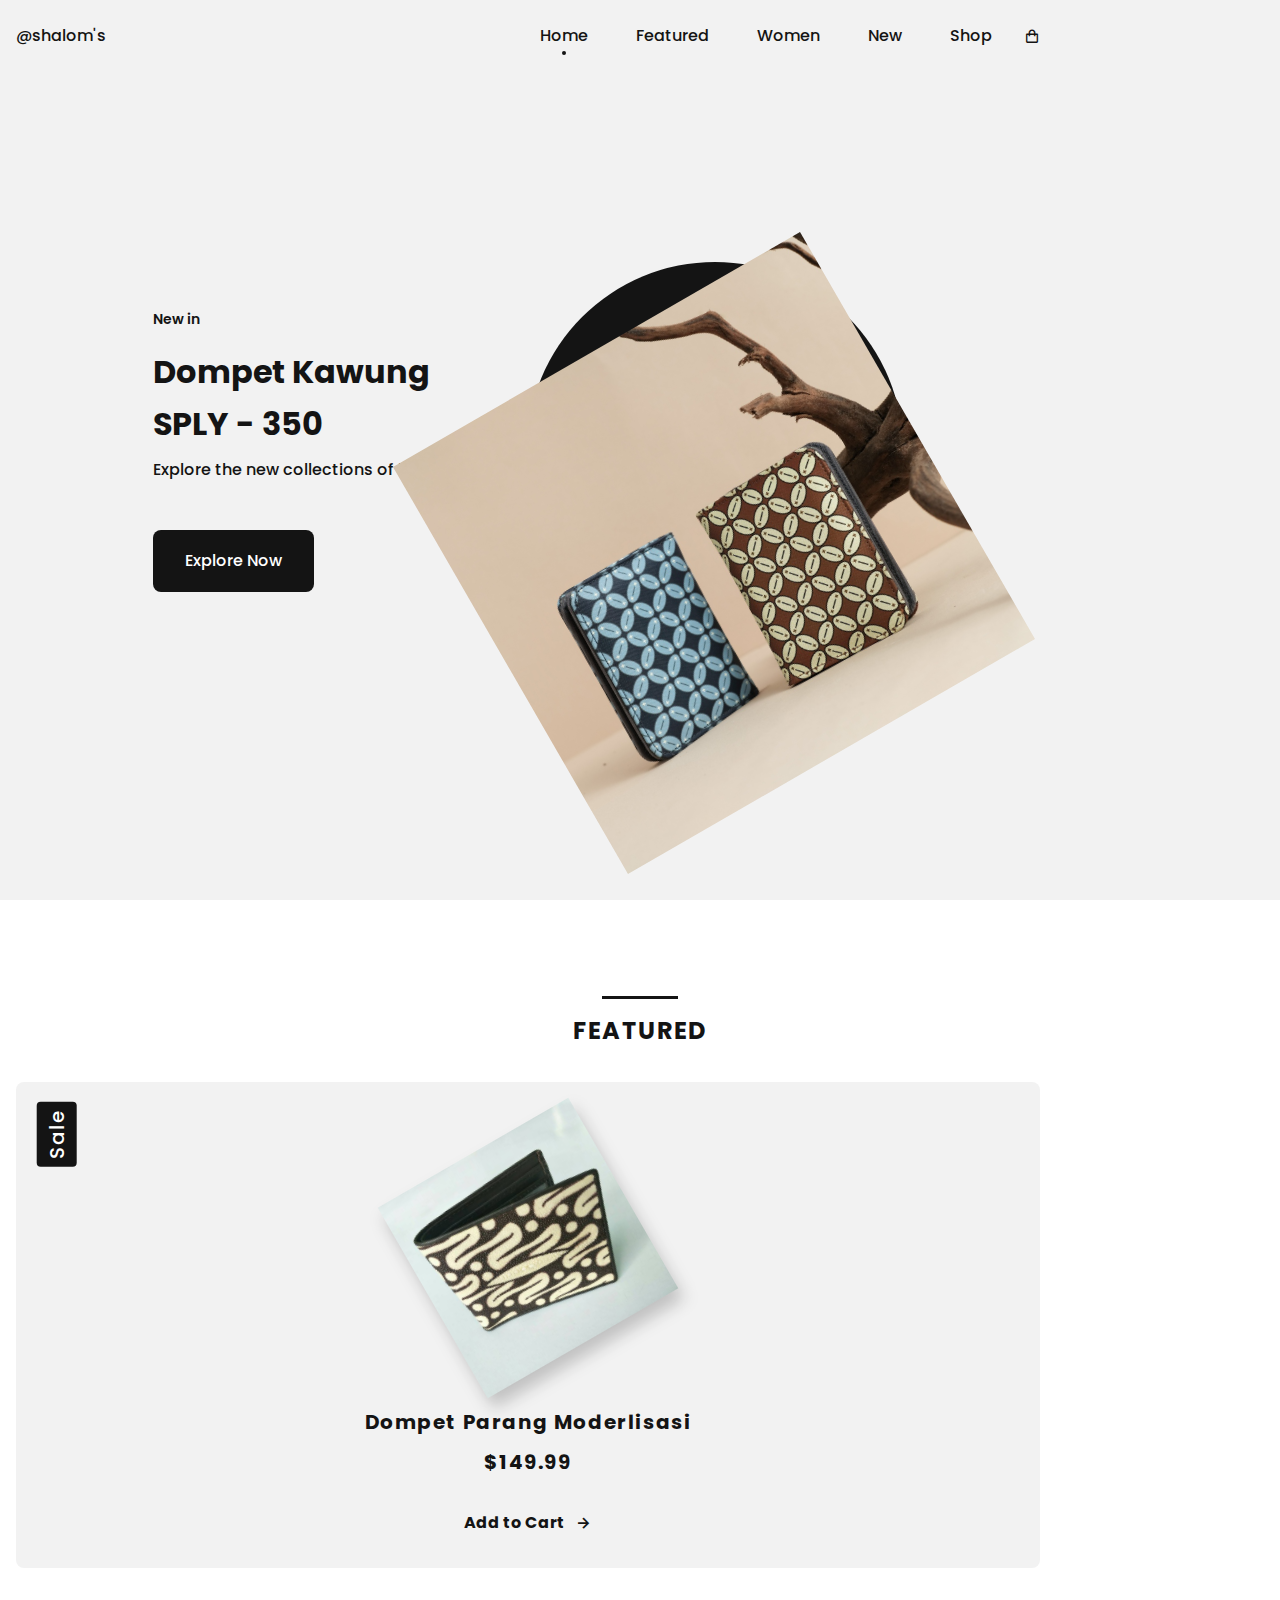
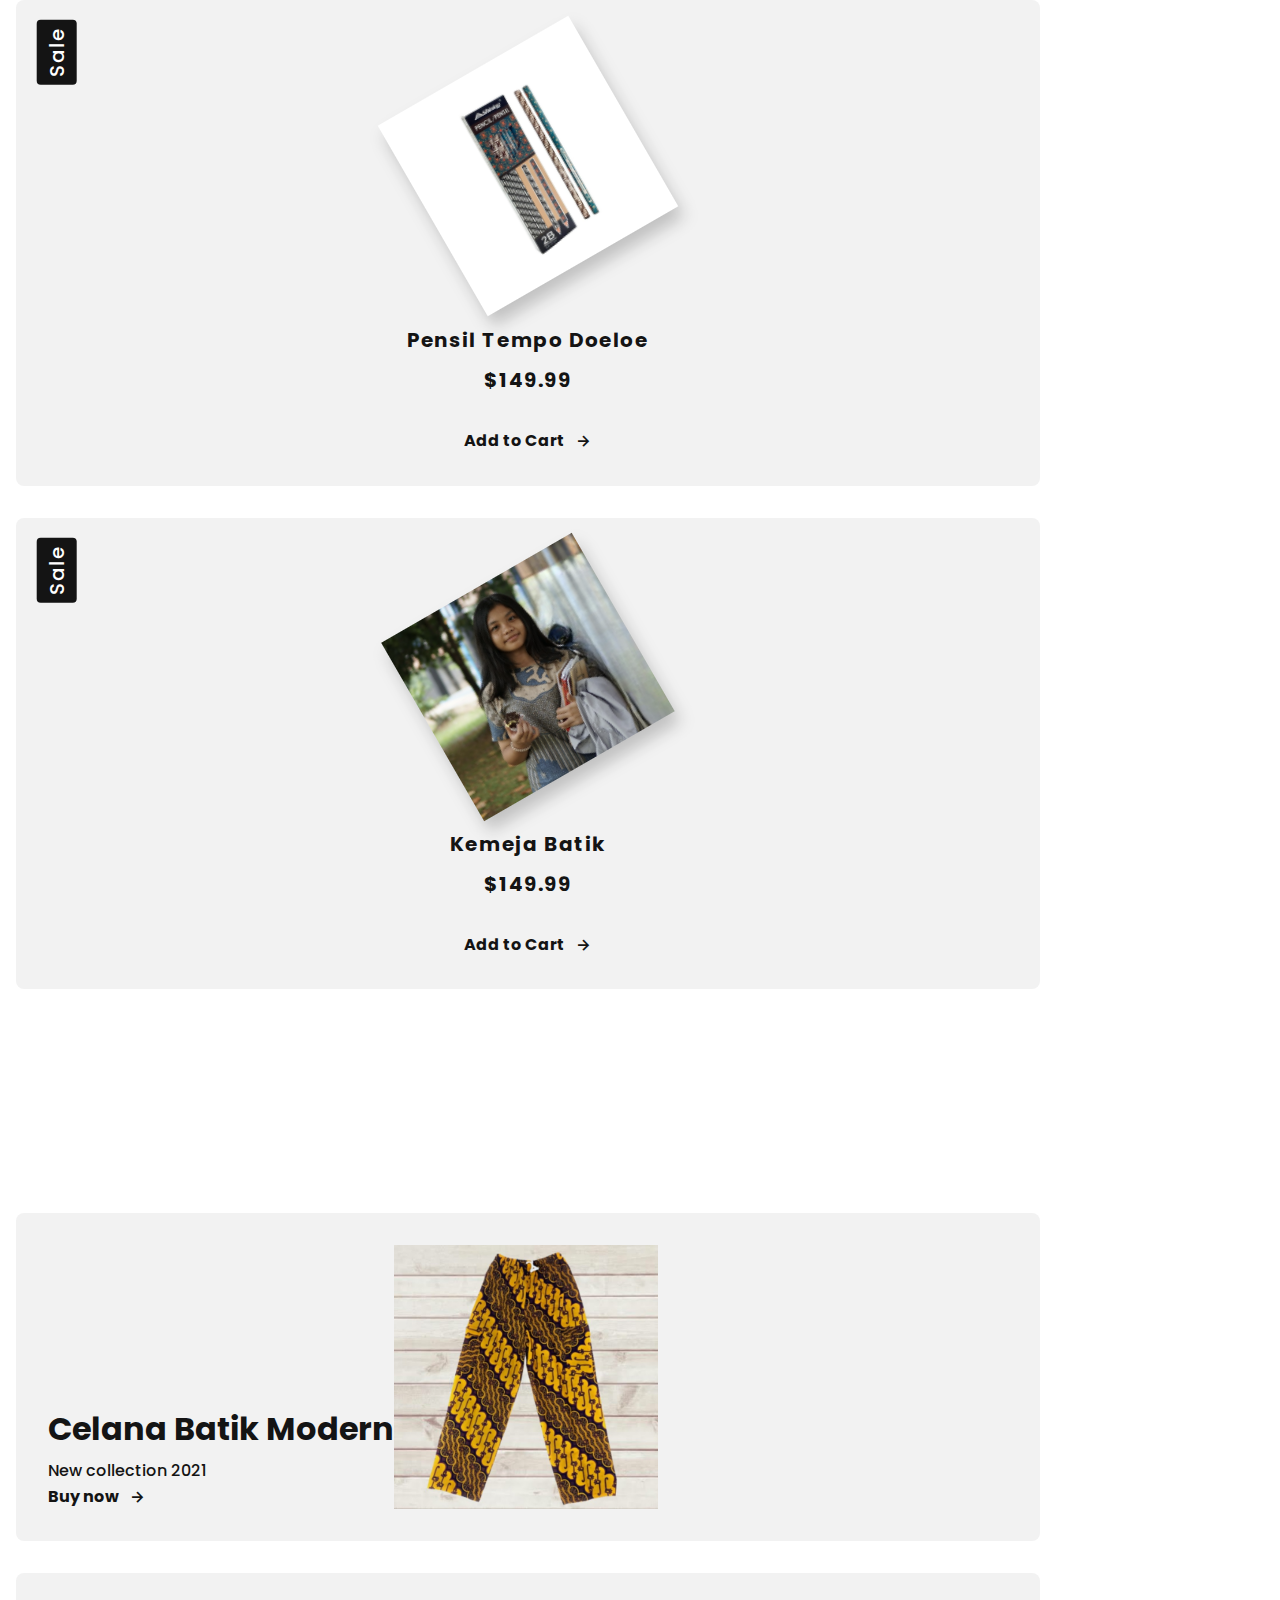
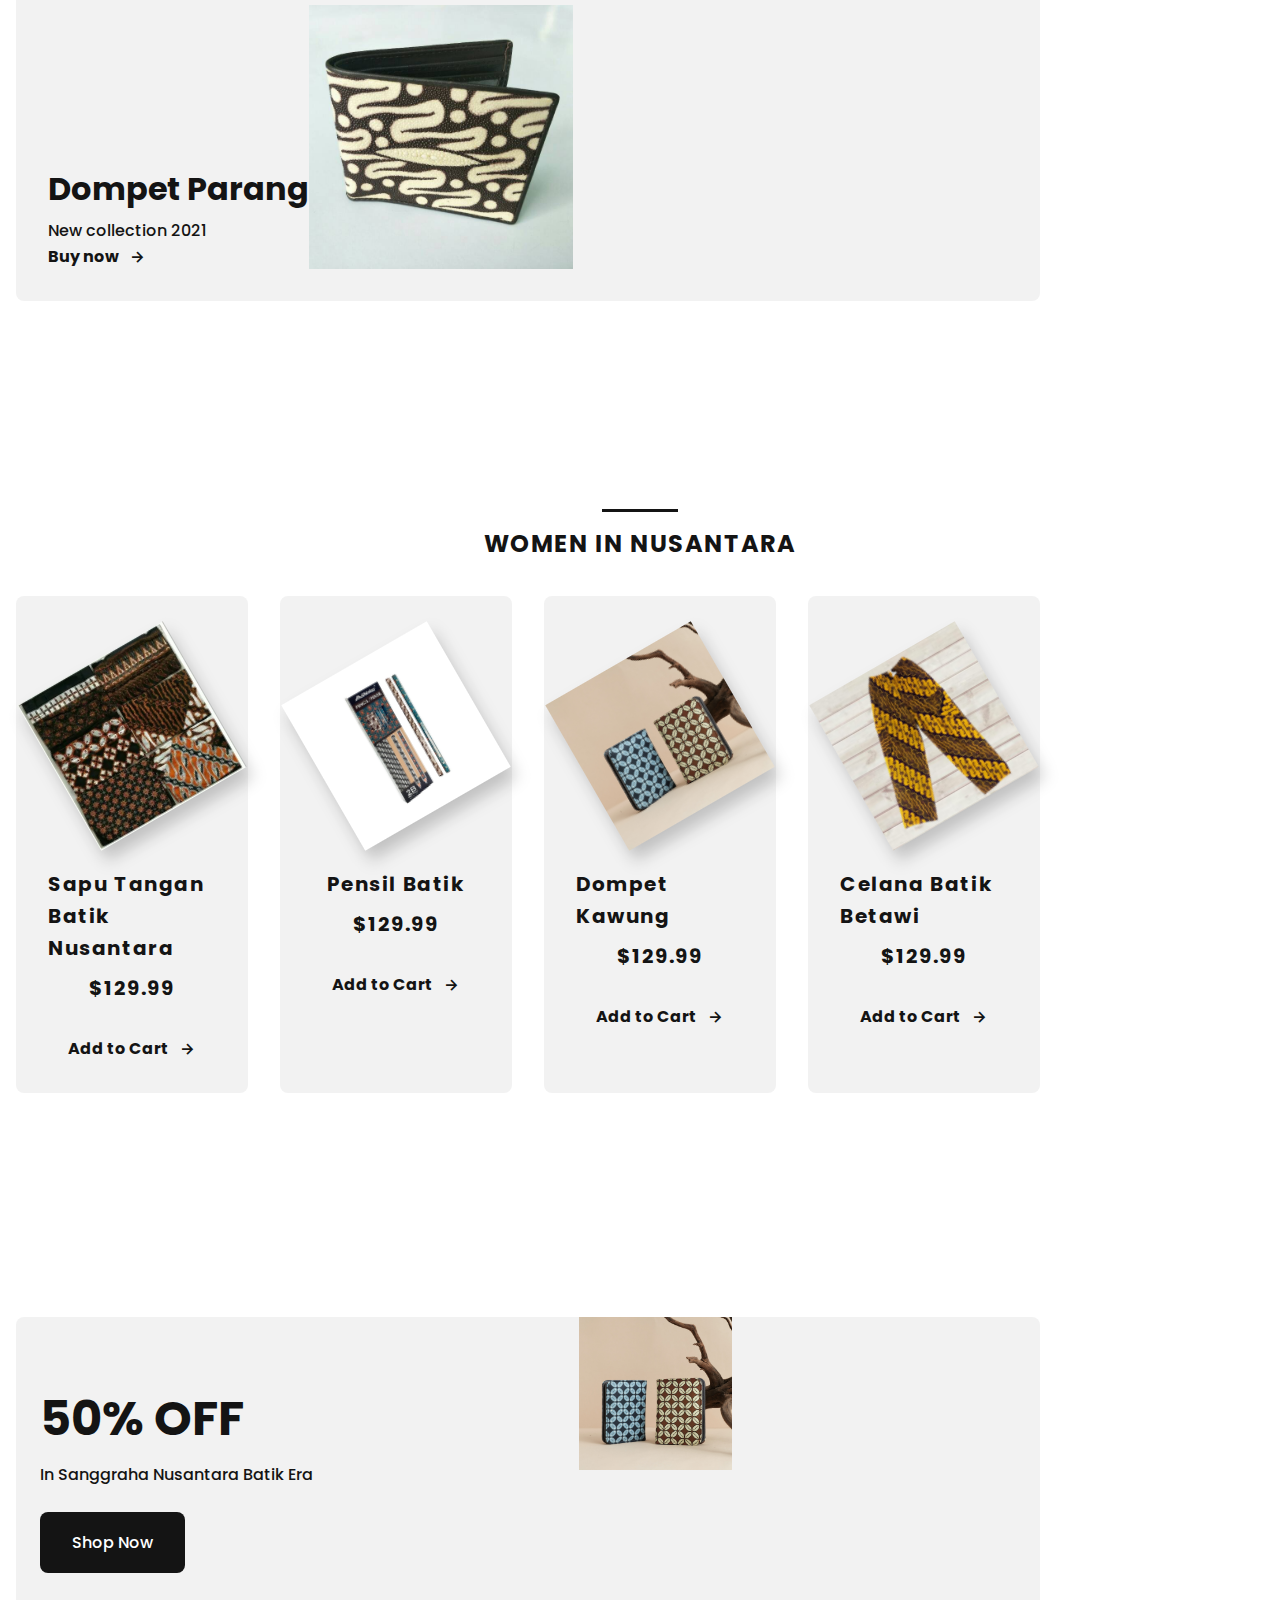
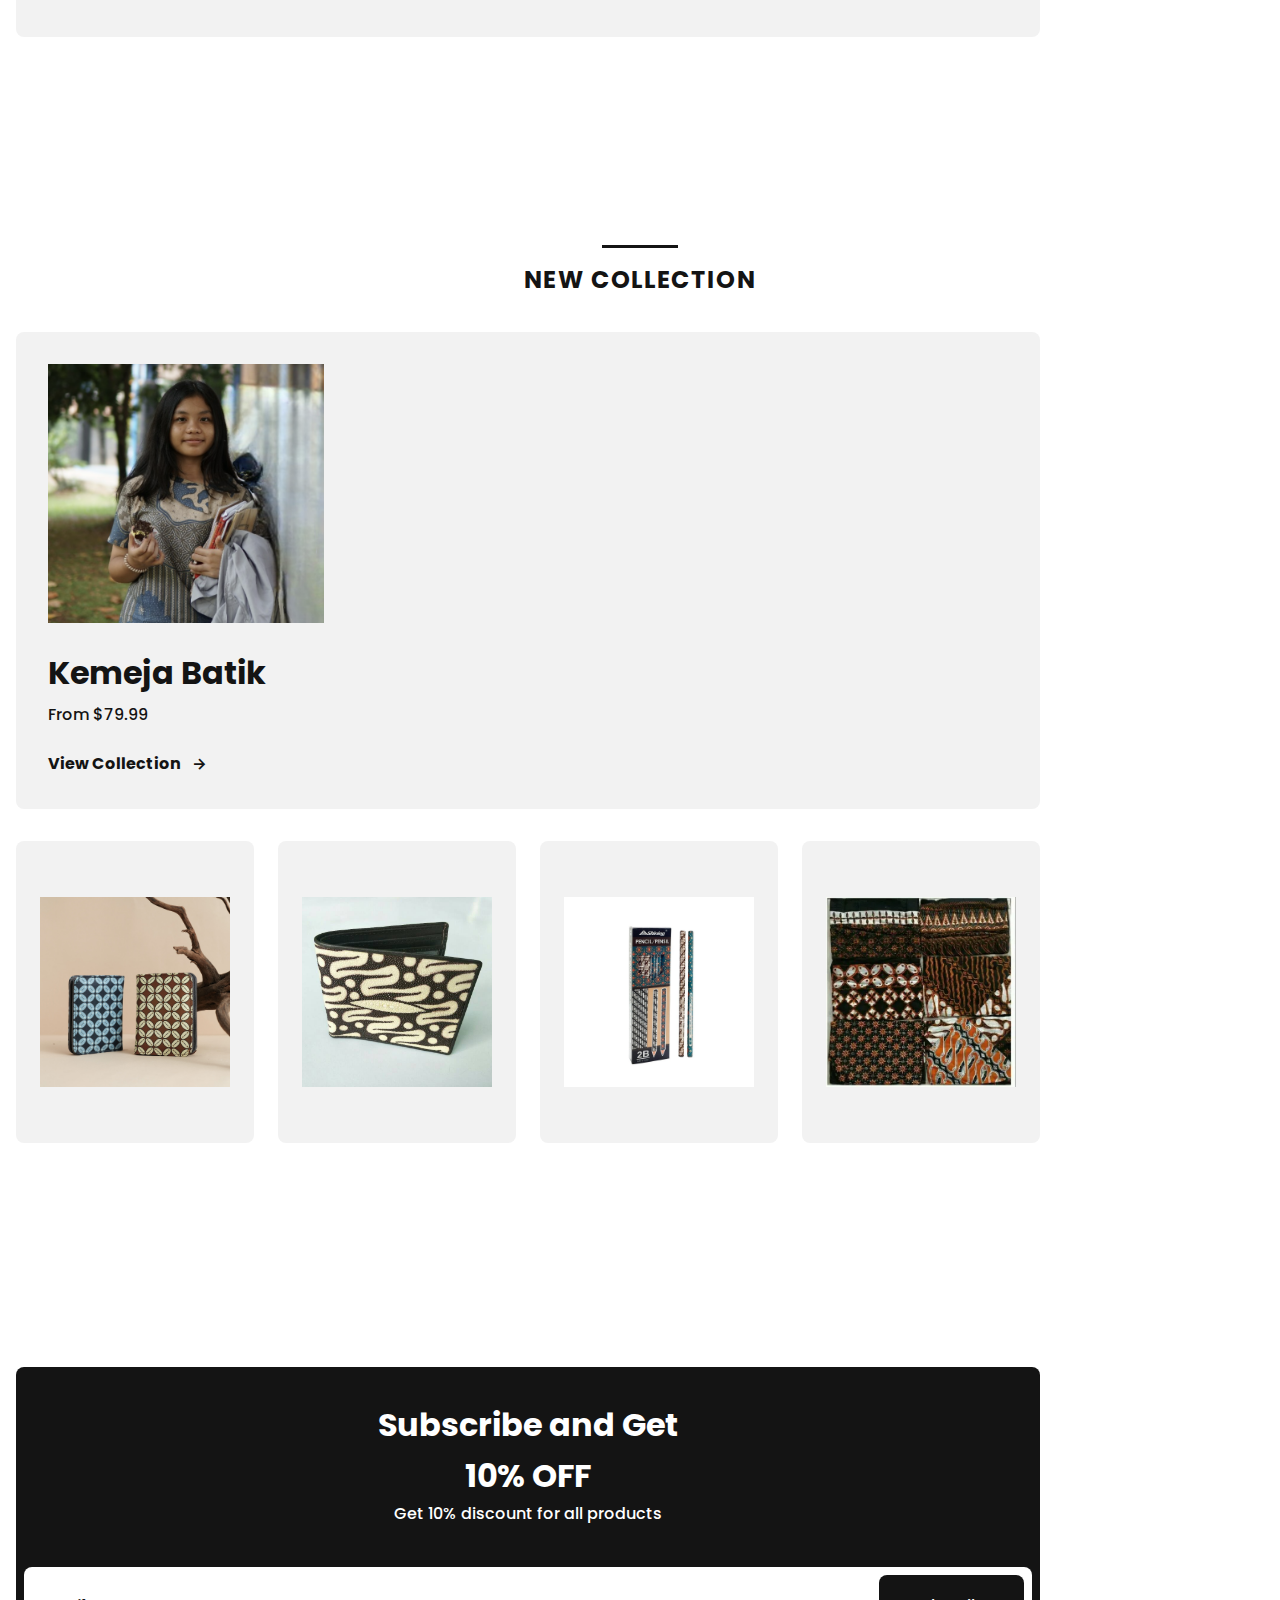
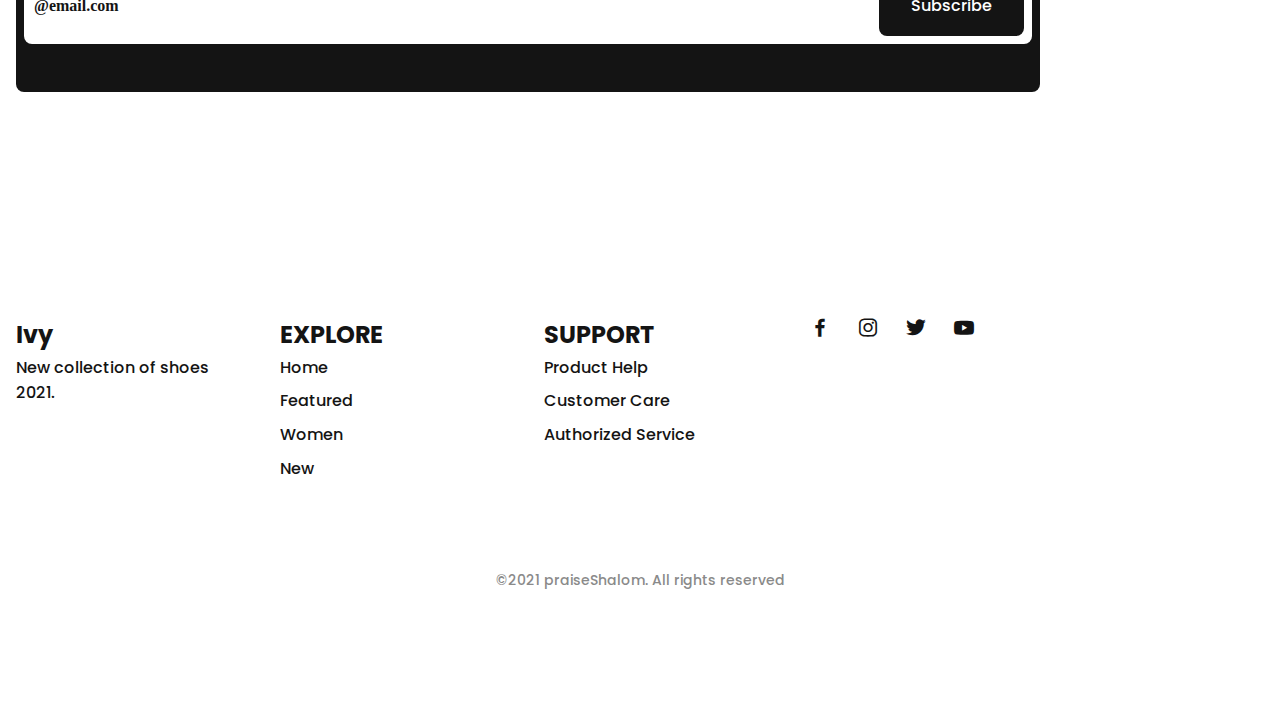
==== index.html @ 04268a90 "Add files via upload" ====
<!--DOCTYPE html-->
<html lang="en">

<head>
	<meta charset="UTF-8" />
	<meta name="viewport" content="width=device-width, initial-scale=1.0" />

	<!-- ===== CSS ===== -->
	<link rel="stylesheet" type="text/css" href="style.css" />

	<!-- ===== BOX ICONS ===== -->
	<link href="https://unpkg.com/boxicons@2.0.7/css/boxicons.min.css" rel="stylesheet" />

	<title>ivyPraise Sneakers</title>
</head>

<body>
	<!--===== HEADER =====-->
	<header class="header-1" id="header">
		<nav class="nav bd-grid">
			<div class="nav__toggle" id="nav-toggle">
				<i class="bx bxs-grid"></i>
			</div>

			<a href="#" class="nav__logo">@shalom's</a>

			<div class="nav__menu" id="nav-menu">
				<ul class="nav__list">
					<li class="nav__item"><a href="#home" class="nav__link active">Home</a></li>
					<li class="nav__item"><a href="#featured" class="nav__link">Featured</a></li>
					<li class="nav__item"><a href="#women" class="nav__link">Women</a></li>
					<li class="nav__item"><a href="#new" class="nav__link">New</a></li>
					<li class="nav__item"><a href="#./shop.html" class="nav__link">Shop</a></li>
				</ul>
			</div>

			<div class="nav__shop">
				<i class='bx bx-shopping-bag'></i>
			</div>
		</nav>
	</header>

	<main class="l-main">
		<!--===== HOME =====-->
		<section class="home" id="home">
			<div class="home__container bd-grid">
				<div class="home__sneaker">
					<div class="home__shape"></div>
					<img src="Dompet_Kawung.jpeg" alt="" class="home__img">
				</div>

					<div class="home__data">
						<span class="home__new">New in</span>
						<h1 class="home__title">Dompet Kawung <br> SPLY - 350</h1>
							<p class="home__description">Explore the new collections of batik things</p>
							<a href="#" class="button">Explore Now</a>
					</div>
				</div>
		</section>

		<!--===== FEATURED =====-->
		<section class="featured section" id="featured">
			<h2 class="section-title">FEATURED</h2>
			<div class="featured__container bd-grid">
				<article class="sneaker">
					<div class="sneaker__sale">Sale</div>
					<img src="Dompet_Parang.jpeg" alt="" class="sneaker__img">
					<span class="sneaker__name">Dompet Parang Moderlisasi</span>
					<span class="sneaker__preci">$149.99</span>
					<a href="" class="button-light">Add to Cart <i class='bx bx-right-arrow-alt button-icon'></i></a>
				</article>

				<article class="sneaker">
					<div class="sneaker__sale">Sale</div>
					<img src="Pensil_Batik.jpg" alt="" class="sneaker__img">
					<span class="sneaker__name">Pensil Tempo Doeloe</span>
					<span class="sneaker__preci">$149.99</span>
					<a href="" class="button-light">Add to Cart <i class='bx bx-right-arrow-alt button-icon'></i></a>
				</article>

				<article class="sneaker">
					<div class="sneaker__sale">Sale</div>
					<img src="batik_biru.png" alt="" class="sneaker__img">
					<span class="sneaker__name">Kemeja Batik</span>
					<span class="sneaker__preci">$149.99</span>
					<a href="" class="button-light">Add to Cart <i class='bx bx-right-arrow-alt button-icon'></i></a>
				</article>
			</div>
		</section>

		<!--===== COLLECTION =====-->
		<section class="collection section">
			<div class="collection__container bd-grid">
				<div class="collection__card">
					<div class="collection__data">
						<h3 class="collection__name">Celana Batik Modern</h3>
						<p class="collection__description">New collection 2021</p>
						<a href="#" class="button-light">Buy now <i class='bx bx-right-arrow-alt button-icon'></i></a>
					</div>

					<img src="celanabatik_betawi.jpg" alt="" class="collection__img">
				</div>

					<div class="collection__card">
						<div class="collection__data">
							<h3 class="collection__name">Dompet Parang</h3>
							<p class="collection__description">New collection 2021</p>
							<a href="#" class="button-light">Buy now
								<i class='bx bx-right-arrow-alt button-icon'></i></a>
						</div>

						<img src="Dompet_Parang.jpeg" alt="" class="collection__img">
				</div>
					</div>
		</section>

		<!--===== WOMEN SNEAKERS =====-->
		<section class="women section" id="women">
			<h2 class="section-title">WOMEN IN NUSANTARA</h2>

			<div class="women__container bd-grid">
				<article class="sneaker">
					<img src="saputangan_batik.jpeg" alt="" class="sneaker__img">
					<span class="sneaker__name">Sapu Tangan Batik Nusantara</span>
					<span class="sneaker__preci">$129.99</span>
					<a href="" class="button-light">Add to Cart <i class='bx bx-right-arrow-alt button-icon'></i></a>
				</article>

				<article class="sneaker">
					<img src="Pensil_Batik.jpg" alt="" class="sneaker__img">
					<span class="sneaker__name">Pensil Batik</span>
					<span class="sneaker__preci">$129.99</span>
					<a href="" class="button-light">Add to Cart <i class='bx bx-right-arrow-alt button-icon'></i></a>
				</article>

				<article class="sneaker">
					<img src="Dompet_Kawung.jpeg" alt="" class="sneaker__img">
					<span class="sneaker__name">Dompet Kawung</span>
					<span class="sneaker__preci">$129.99</span>
					<a href="" class="button-light">Add to Cart <i class='bx bx-right-arrow-alt button-icon'></i></a>
				</article>

				<article class="sneaker">
					<img src="celanabatik_betawi.jpg" alt="" class="sneaker__img">
					<span class="sneaker__name">Celana Batik Betawi</span>
					<span class="sneaker__preci">$129.99</span>
					<a href="" class="button-light">Add to Cart <i class='bx bx-right-arrow-alt button-icon'></i></a>
				</article>
			</div>
		</section>

		<!--===== OFFER =====-->
		<section class="offer section">
			<div class="offer__container bd-grid">
				<div class="offer__data">
					<h3 class="offer__title">50% OFF</h3>
					<p class="offer__description">In Sanggraha Nusantara Batik Era</p>
					<a href="#" class="button">Shop Now</a>
				</div>

				<img src="Dompet_Kawung.jpeg" alt="" class="offer__img">
      </div>
		</section>

		<!--===== NEW COLLECTION =====-->
		<section class="new section" id="new">
			<h2 class="section-title">NEW COLLECTION</h2>

			<div class="new__container bd-grid">
				<div class="new__mens">
					<img src="batik_biru.png" alt="" class="new__mens-img">
					<h3 class="new__title">Kemeja Batik</h3>
					<span class="new__preci">From $79.99</span>
					<a href="#" class="button-light">View Collection
						<i class='bx bx-right-arrow-alt button-icon'></i></a>
				</div>

				<div class="new__sneaker">
					<div class="new__sneaker-card">
						<img src="Dompet_Kawung.jpeg" alt="" class="new__sneaker-img">
						<div class="new__sneaker-overlay">
							<a href="#" class="button">Add to Cart</a>
						</div>
					</div>

					<div class="new__sneaker-card">
						<img src="Dompet_Parang.jpeg" alt="" class="new__sneaker-img">
						<div class="new__sneaker-overlay">
							<a href="#" class="button">Add to Cart</a>
						</div>
					</div>

					<div class="new__sneaker-card">
						<img src="Pensil_Batik.jpg" alt="" class="new__sneaker-img">
						<div class="new__sneaker-overlay">
							<a href="#" class="button">Add to Cart</a>
						</div>
					</div>

					<div class="new__sneaker-card">
						<img src="saputangan_batik.jpeg" alt="" class="new__sneaker-img">
						<div class="new__sneaker-overlay">
							<a href="#" class="button">Add to Cart</a>
						</div>
					</div>
				</div>
			</div>
		</section>

		<!--===== NEWSLETTER =====-->

		<section class="newsletter section">
			<div class="newsletter__container bd-grid">
				<div>
					<h3 class="newsletter__title">Subscribe and Get <br> 10% OFF</h3>
						<p class="newsletter__description">Get 10% discount for all products</p>
				</div>

				<form action="" class="newsletter__subscribe">
					<input type="text" placeholder="@email.com" class="newsletter__input">
					<a href="#" class="button">Subscribe</a>
				</form>
			</div>
		</section>
	</main>

	<!--===== FOOTER =====-->
	<footer class="footer section">
		<div class="footer__container bd-grid">
			<div class="footer__box">
				<h3 class="footer__title">Ivy</h3>
				<p class="footer__description">New collection of shoes 2021.</p>
			</div>

			<div class="footer__box">
				<h3 class="footer__title">EXPLORE</h3>
				<ul>
					<li><a href="#home" class="footer__link">Home</a></li>
					<li><a href="#featured" class="footer__link">Featured</a></li>
					<li><a href="#women" class="footer__link">Women</a></li>
					<li><a href="#new" class="footer__link">New</a></li>
				</ul>
			</div>

			<div class="footer__box">
				<h3 class="footer__title">SUPPORT</h3>
				<ul>
					<li><a href="#" class="footer__link">Product Help</a></li>
					<li><a href="#" class="footer__link">Customer Care</a></li>
					<li><a href="#" class="footer__link">Authorized Service</a></li>
				</ul>
			</div>

			<div class="footer__box">
				<a href="#" class="footer__social"><i class='bx bxl-facebook'></i></a>
				<a href="#" class="footer__social"><i class='bx bxl-instagram'></i></a>
				<a href="#" class="footer__social"><i class='bx bxl-twitter'></i></a>
				<a href="#" class="footer__social"><i class='bx bxl-youtube'></i></a>
			</div>
		</div>

		<p class="footer__copy"> &#169;2021 praiseShalom. All rights reserved </p>
	</footer>

	<!--===== MAIN JS =====-->
	<script type="script" src="script.js"></script>
</body>

</html>
---- style.css ----
/*===== GOOGLE FONTS =====*/
@import url("https://fonts.googleapis.com/css2?family=Poppins:wght@400;500;600;700&display=swap");
/*===== VARIABLES CSS =====*/
:root {
  --header-height: 3rem;

  /*===== Font weight =====*/
  --font-medium: 500;
  --font-semi-bold: 600;
  --font-bold: 700;

  /*===== Colores =====*/
  --dark-color: #141414;
  --dark-color-light: #8a8a8a;
  --dark-color-lighten: #f2f2f2;
  --white-color: #fff;

  /*===== Font and typography =====*/
  --body-font: "Poppins", sans-serif;
  --big-font-size: 1.25rem;
  --bigger-font-size: 1.5rem;
  --biggest-font-size: 2rem;
  --h2-font-size: 1.25rem;
  --normal-font-size: 0.938rem;
  --smaller-font-size: 0.813rem;

  /*===== Margenes =====*/
  --mb-1: 0.5rem;
  --mb-2: 1rem;
  --mb-3: 1.5rem;
  --mb-4: 2rem;
  --mb-5: 2.5rem;
  --mb-6: 3rem;

  /*===== z index =====*/
  --z-fixed: 100;

  /*===== Rotate img =====*/
  --rotate-img: rotate(-30deg);
}

@media screen and (min-width: 768px) {
  :root {
    --big-font-size: 1.5rem;
    --bigger-font-size: 2rem;
    --biggest-font-size: 3rem;
    --normal-font-size: 1rem;
    --smaller-font-size: 0.875rem;
  }
}

/*===== BASE =====*/
*,
::before,
::after {
  box-sizing: border-box;
}

html {
  scroll-behavior: smooth;
}

body {
  margin: var(--header-height) 0 0 0;
  font-family: var(--body-font);
  font-size: var(--normal-font-size);
  font-weight: var(--font-medium);
  color: var(--dark-color);
  line-height: 1.6;
}

h1,
h2,
h3,
p,
ul {
  margin: 0;
}

ul {
  padding: 0;
  list-style: none;
}

a {
  text-decoration: none;
  color: var(--dark-color);
}

img {
  max-width: 100%;
  height: auto;
  display: block;
}

/*===== CLASS CSS ===== */
.section {
  padding: 5rem 0 2rem;
}

.section-title {
  position: relative;
  font-size: var(--big-font-size);
  margin-bottom: var(--mb-4);
  text-align: center;
  letter-spacing: 0.1rem;
}

.section-title::after {
  content: "";
  position: absolute;
  width: 56px;
  height: 0.18rem;
  top: -1rem;
  left: 0;
  right: 0;
  margin: auto;
  background-color: var(--dark-color);
}

/*===== LAYOUT =====*/
.bd-grid {
  max-width: 1024px;
  display: grid;
  grid-template-columns: 100%;
  column-gap: 2rem;
  width: calc(100% - 2rem);
  margin-left: var(--mb-2);
  margin-right: var(--mb-2);
}

.header-1 {
  width: 100%;
  position: fixed;
  top: 0;
  left: 0;
  z-index: var(--z-fixed);
  background-color: var(--dark-color-lighten);
}

/*===== NAV =====*/
.nav {
  height: var(--header-height);
  display: flex;
  justify-content: space-between;
  align-items: center;
}

@media screen and (max-width: 768px) {
  .nav__menu {
    position: fixed;
    top: var(--header-height);
    left: -100%;
    width: 70%;
    height: 100vh;
    padding: 2rem;
    background-color: var(--white-color);
    transition: 0.5s;
  }

  .nav__item {
    margin-bottom: var(--mb-4);
  }

  .nav__logo {
    font-weight: var(--font-semi-bold);
  }

  nav__toggle,
  .nav__shop {
    font-size: 1.3rem;
    cursor: pointer;
  }
}
/*Show menu*/
.show {
  left: 0;
}
/*Active link*/
.active {
  position: relative;
}

.active::before {
  content: "";
  position: absolute;
  bottom: -0.5rem;
  left: 45%;
  width: 4px;
  height: 4px;
  background-color: var(--dark-color);
  border-radius: 50%;
}

/*Change color header*/

.scroll-header {
  background-color: var(--white-color);
  box-shadow: 0 2px 4px rgba(0, 0, 0, 0.1);
}

/*===== HOME =====*/
.home {
  background-color: var(--dark-color-lighten);
  overflow: hidden;
}

.home__container {
  height: calc(100vh - var(--header-height));
}

.home__sneaker {
  position: relative;
  display: flex;
  justify-content: center;
  align-self: center;
}

.home__shape {
  width: 220px;
  height: 220px;
  background-color: var(--dark-color);
  border-radius: 50%;
}

.home__img {
  position: absolute;
  top: 1.5rem;
  max-width: initial;
  width: 275px;
  transform: var(--rotate-img);
}

.home__new {
  display: block;
  font-size: var(--smaller-font-size);
  font-weight: var(--font-semi-bold);
  margin-bottom: var(--mb-2);
}

.home__title {
  font-size: var(--bigger-font-size);
  margin-bottom: var(--mb-1);
}

.home__description {
  margin-bottom: var(--mb-6);
}

/*BUTTONS*/
.button {
  display: inline-block;
  background-color: var(--dark-color);
  color: var(--white-color);
  padding: 1.125rem 2rem;
  border-radius: 0.5rem;
  transition: 0.3s;
}

.button:hover {
  transform: translateY(-0.25rem);
}

.button-light {
  display: inline-flex;
  color: var(--dark-color);
  font-weight: var(--font-bold);
  align-items: center;
}

.button-icon {
  font-size: 1.25rem;
  margin-left: var(--mb-1);
  transition: 0.3s;
}

.button-light:hover .button-icon {
  transform: translateX(0.25rem);
}

/*===== FEATURED =====*/
.featured__container {
  row-gap: 2rem;
  grid-template-columns: repeat(auto-fit, minmax(220px), 1fr);
}

.sneaker {
  position: relative;
  display: flex;
  flex-direction: column;
  align-items: center;
  padding: 2rem;
  background-color: var(--dark-color-lighten);
  border-radius: 0.5rem;
  transition: 0.3s;
}

.sneaker__sale {
  position: absolute;
  left: 0.5rem;
  background-color: var(--dark-color);
  color: var(--white-color);
  padding: 0.25rem 0.5rem;
  border-radius: 0.25rem;
  font-size: var(--h2-font-size);
  transform: rotate(-90deg);
  letter-spacing: 0.1rem;
}

.sneaker__img {
  width: 220px;
  margin-top: var(--mb-3);
  margin-bottom: var(--mb-6);
  transform: var(--rotate-img);
  filter: drop-shadow(0 12px 8px rgba(0, 0, 0, 0.2));
}

.sneaker__name,
.sneaker__preci {
  font-size: var(--h2-font-size);
  letter-spacing: 0.1rem;
  font-weight: var(--font-bold);
}

.sneaker__name {
  margin-bottom: var(--mb-1);
}

.sneaker__preci {
  margin-bottom: var(--mb-4);
}

.sneaker:hover {
  transform: translateY(-0.5rem);
}

.sneaker__pages {
  margin-top: var(--mb-6);
}

.sneaker__pag {
  padding: 0.5rem 1rem;
  border: 1px solid var(--dark-color);
  transition: 0.5s;
}

.sneaker__pag:hover {
  background-color: var(--dark-color);
  color: var(--white-color);
}

/*===== COLLECTION =====*/

.collection__container {
  row-gap: 2rem;
  justify-content: center;
}

.collection__card {
  position: relative;
  display: flex;
  height: 328px;
  background-color: var(--dark-color-lighten);
  padding: 2rem;
  border-radius: 0.5rem;
  transition: 0.3s;
}

.collection__data {
  align-self: flex-end;
}

.collection__name {
  font-size: var(--bigger-font-size);
  margin-bottom: 0.25rem;
}

.collection_description {
  margin-bottom: var(--mb-2);
}

.collection__card:hover {
  transform: translateY(-0.5rem);
}

/*===== WOMEN SNEAKERS =====*/
.women__container {
  row-gap: 2rem;
  grid-template-columns: repeat(auto-fit, minmax(220px, 1fr));
}

/*===== OFFER =====*/
.offer__container {
  grid-template-columns: 55% 45%;
  column-gap: 0;
  background-color: var(--dark-color-lighten);
  border-radius: 0.5rem;
  justify-content: center;
}

.offer__data {
  padding: 4rem 0 4rem 1.5rem;
}

.offer__title {
  font-size: var(--biggest-font-size);
  margin-bottom: 0.25rem;
}

.offer__description {
  margin-bottom: var(--mb-3);
}

.offer__img {
  width: 153px;
}

/*===== NEW COLLECTION  =====*/
.new__container {
  row-gap: 2rem;
}

.new__mens {
  display: flex;
  flex-direction: column;
  justify-content: center;
  background-color: var(--dark-color-lighten);
  border-radius: 0.5rem;
  padding: 2rem;
}

.new__mens-img {
  width: 276px;
  margin-bottom: var(--mb-3);
}

.new__title {
  font-size: var(--bigger-font-size);
  margin-bottom: 0.25rem;
}

.new__preci {
  display: block;
  margin-bottom: var(--mb-3);
}

.new__sneaker {
  display: grid;
  gap: 1.5rem;
  grid-template-columns: repeat(auto-fit, minmax(220px, 1fr));
}

.new__sneaker-card {
  position: relative;
  padding: 3.5rem 1.5rem;
  background-color: var(--dark-color-lighten);
  border-radius: 0.5rem;
  overflow: hidden;
  display: flex;
  justify-content: center;
}

.new__sneaker-img {
  width: 220px;
}

.new__sneaker-overlay {
  position: absolute;
  left: 0;
  bottom: -100%;
  width: 100%;
  height: 100%;
  display: flex;
  justify-content: center;
  align-items: center;
  background-color: rgba(138, 138, 138, 0.3);
  transition: 0.3s;
}

.new__sneaker-card:hover .new__sneaker-overlay {
  bottom: 0;
}

/*===== NEWSLETTER =====*/
.newsletter__container {
  background-color: var(--dark-color);
  color: var(--white-color);
  padding: 2rem 0.5rem;
  border-radius: 0.5rem;
  text-align: center;
}

.newsletter__title {
  font-size: var(--bigger-font-size);
  margin-bottom: mb2;
}

.newsletter__description {
  margin-bottom: var(--mb-5);
}

.newsletter__subscribe {
  display: flex;
  column-gap: 0.5rem;
  background-color: var(--white-color);
  padding: 0.5rem;
  border-radius: 0.5rem;
}

.newsletter__input {
  outline: none;
  border: none;
  width: 90%;
  font-size: var(--normal-font-size);
}

.newsletter__input::placeholder {
  color: var(--dark-color);
  font-family: body-font;
  font-size: var(--normal-font-size);
  font-weight: var(--font-semi-bold);
}

/*===== FOOTER =====*/
.footer__container {
  grid-template-columns: repeat(auto-fit, minmax(220px, 1fr));
}

.footer__box {
  margin-bottom: var(--mb-4);
}

.footer__title {
  font-size: var(--big-font-size);
}

.footer__link {
  display: block;
  width: max-content;
  margin-bottom: var(--mb-1);
}

.footer__social {
  font-size: 1.5rem;
  margin-right: 1.25rem;
}

.footer__copy {
  padding-top: 3rem;
  font-size: var(--smaller-font-size);
  color: var(--dark-color-light);
  text-align: center;
}

/* ===== MEDIA QUERIES=====*/
@media screen and (min-width: 768px) {
  body {
    margin: 0;
  }

  .section {
    padding: 7rem 0;
  }

  .section-title::after {
    width: 76px;
  }

  .nav {
    height: calc(var(--header-height) + 1.5rem);
  }

  .nav__menu {
    margin-left: auto;
  }

  .nav__list {
    display: flex;
  }

  .nav__item {
    margin-left: var(--mb-6);
    margin-bottom: 0;
  }

  .nav__toggle {
    display: none;
  }

  .home__container {
    height: 100vh;
    grid-template-columns: max-content max-content;
    justify-content: center;
    align-items: center;
  }
  .home__sneaker {
    order: 1;
  }
  .home__shape {
    width: 376px;
    height: 376px;
  }
  .home__img {
    width: 470px;
    top: 3.5rem;
    right: 0;
    left: -3rem;
  }
}
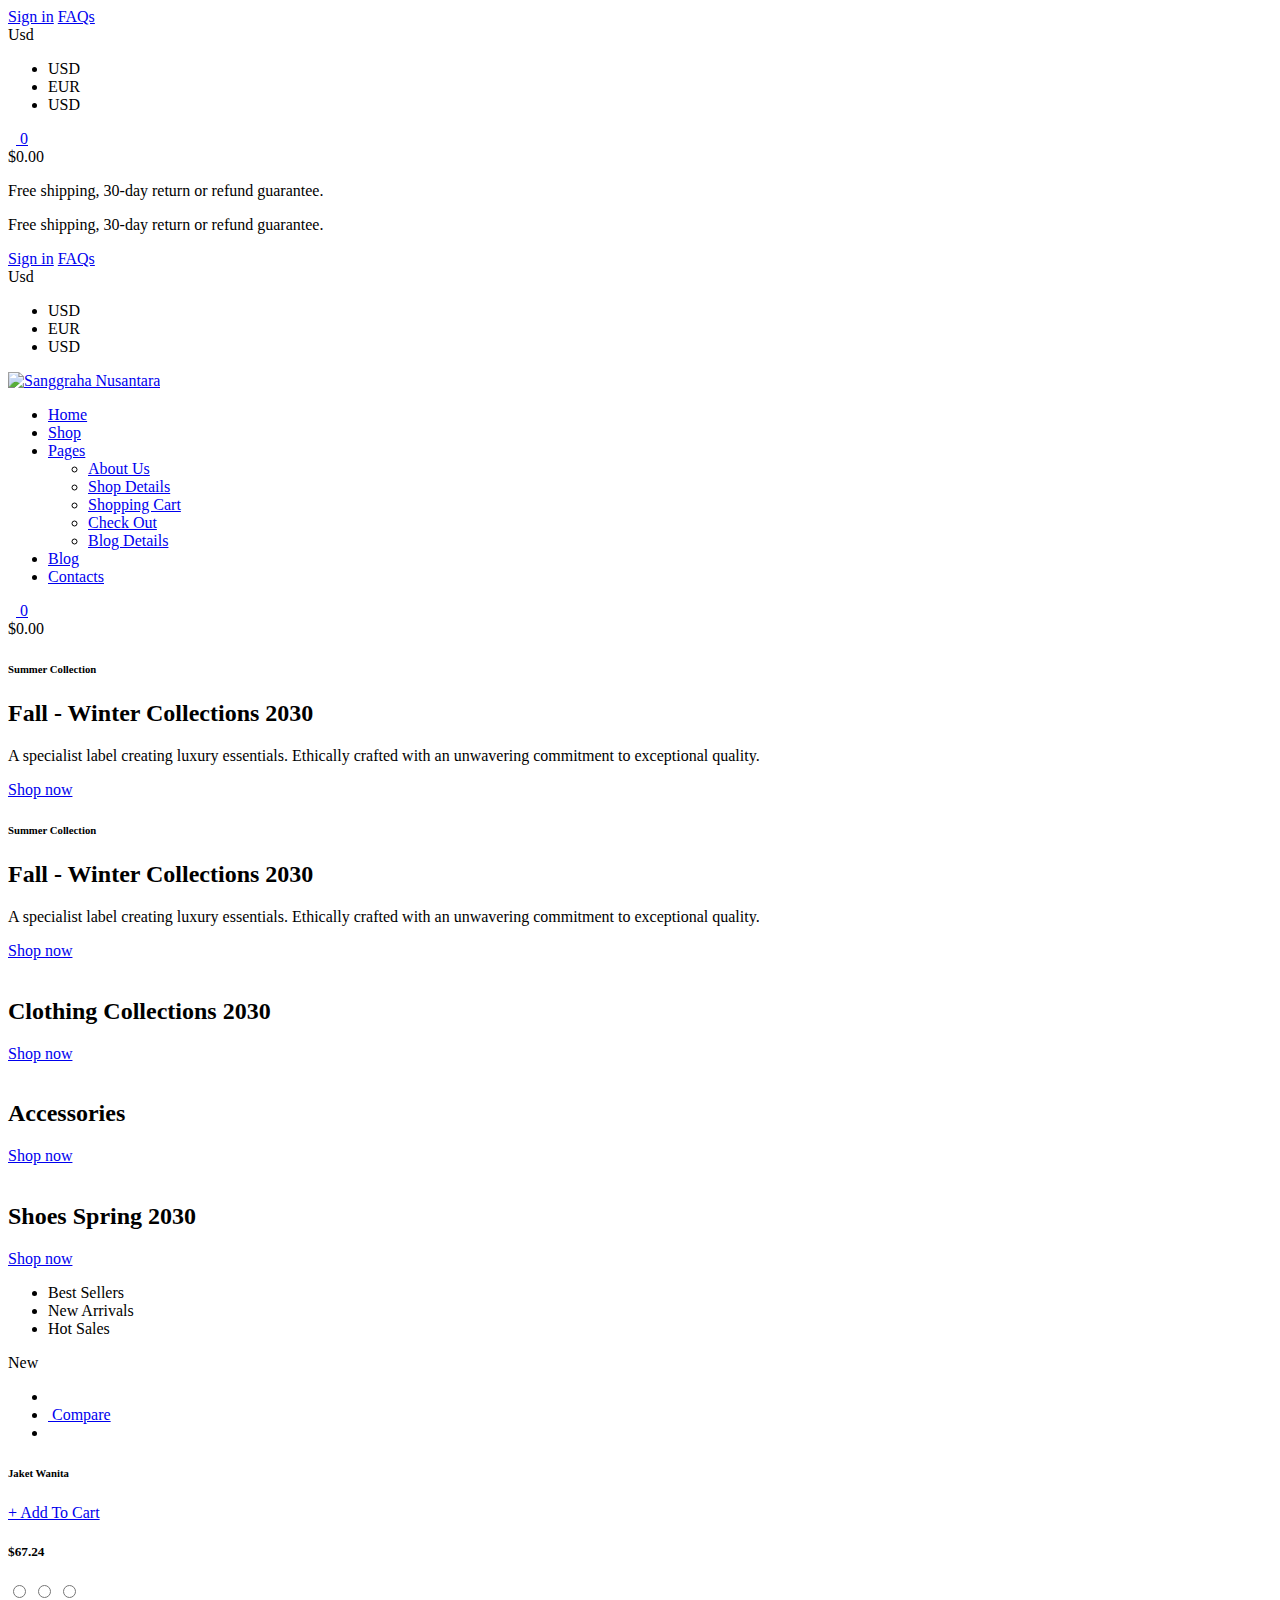
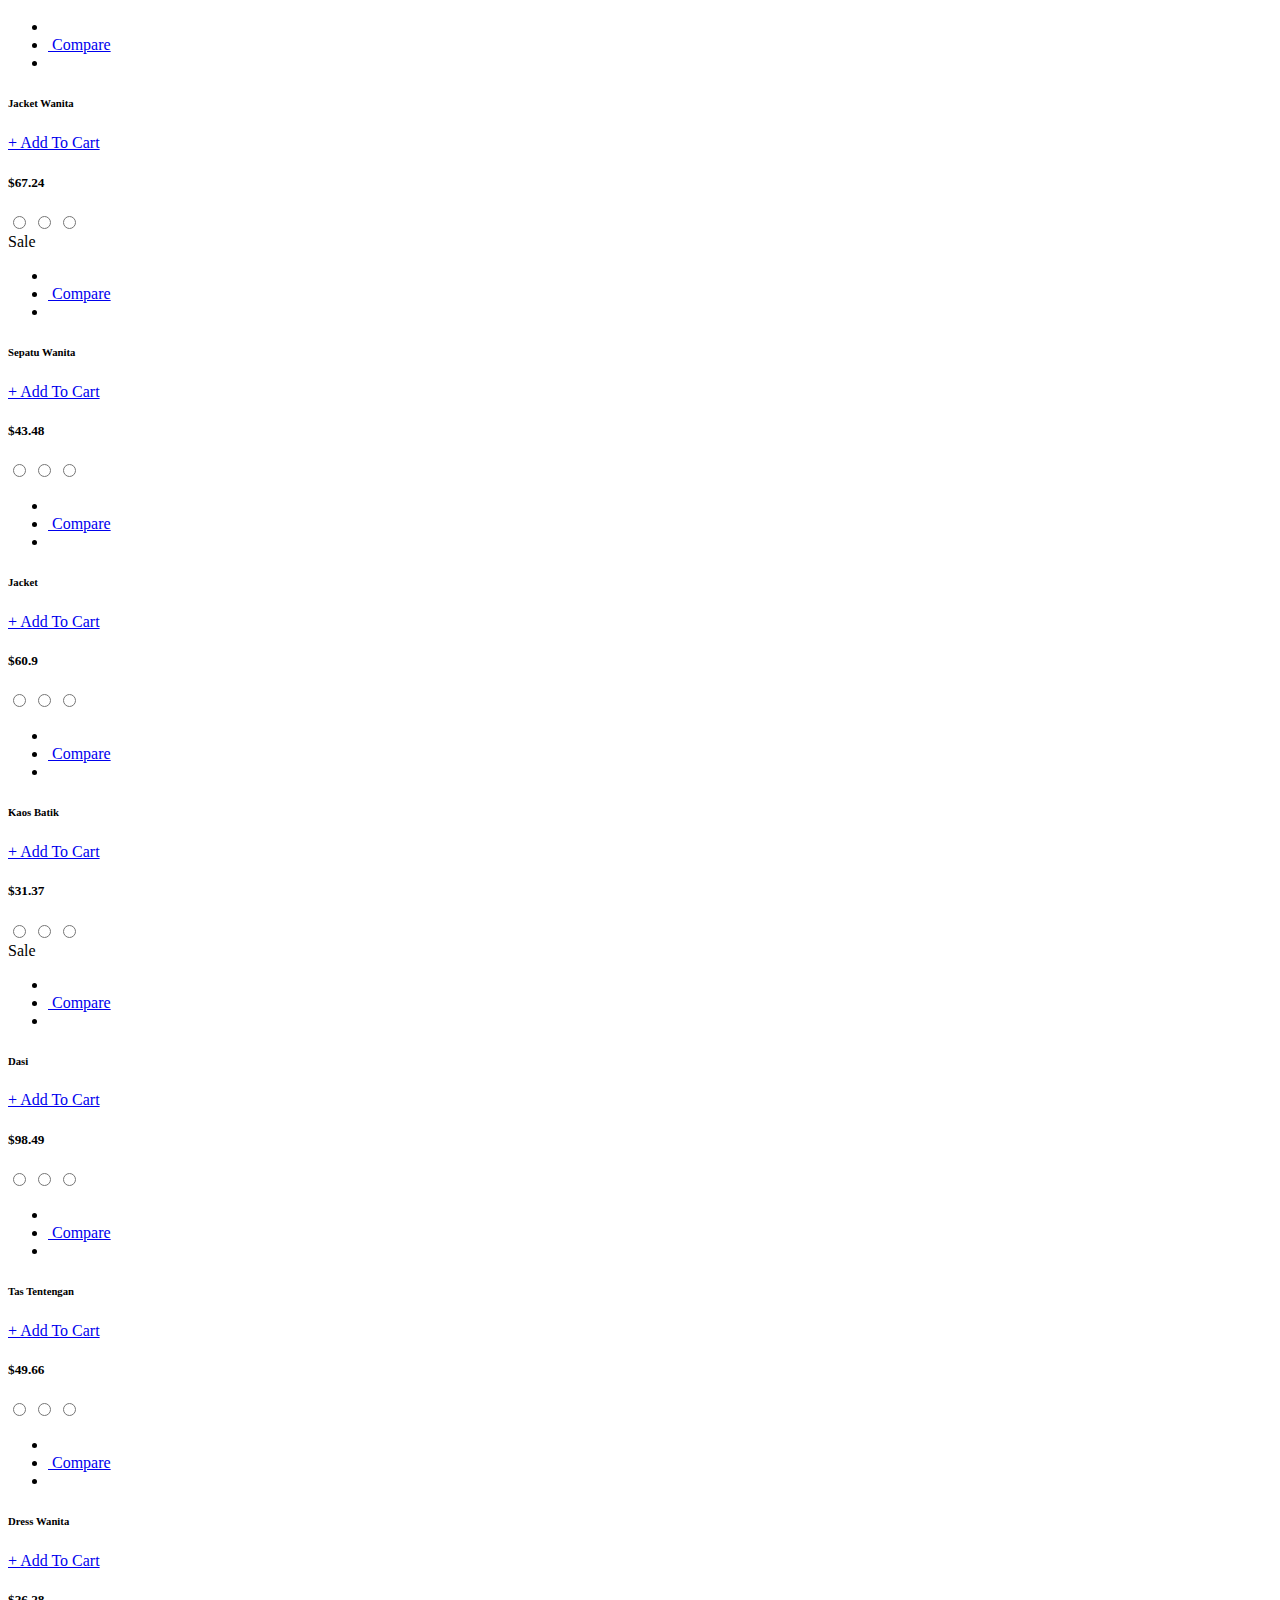
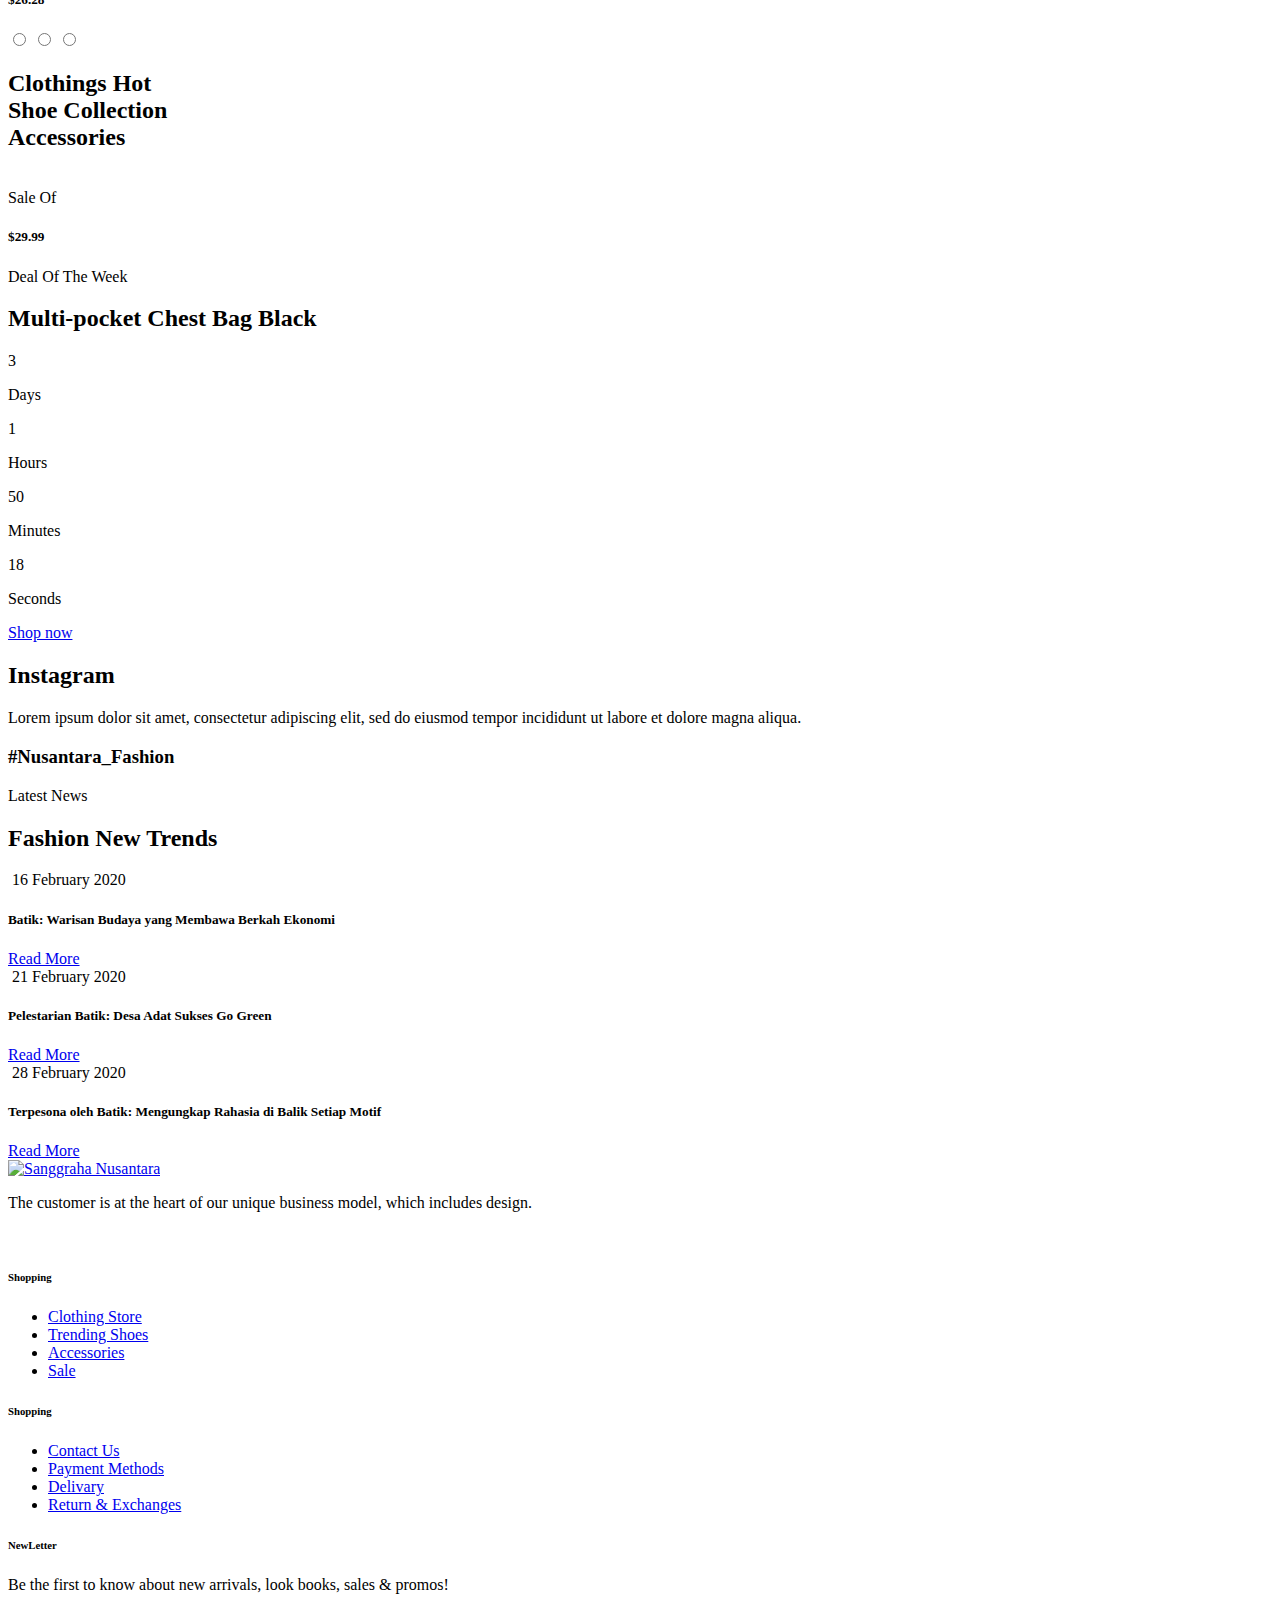
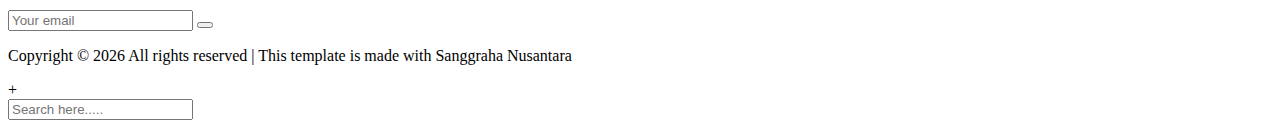
==== commit 7a46e547: "Add files via upload" ====
--- a/index.html
+++ b/index.html
@@ -1,269 +1,725 @@
-<!--DOCTYPE html-->
-<html lang="en">
+<!DOCTYPE html>
+<html lang="zxx">
 
 <head>
-	<meta charset="UTF-8" />
-	<meta name="viewport" content="width=device-width, initial-scale=1.0" />
-
-	<!-- ===== CSS ===== -->
-	<link rel="stylesheet" type="text/css" href="style.css" />
-
-	<!-- ===== BOX ICONS ===== -->
-	<link href="https://unpkg.com/boxicons@2.0.7/css/boxicons.min.css" rel="stylesheet" />
-
-	<title>ivyPraise Sneakers</title>
+    <meta charset="UTF-8">
+    <meta name="viewport" content="width=device-width, initial-scale=1.0">
+    <meta http-equiv="X-UA-Compatible" content="ie=edge">
+    <title>Sanggraha Nusantara</title>
+
+    <!-- Google Font -->
+    <link href="https://fonts.googleapis.com/css2?family=Nunito+Sans:wght@300;400;600;700;800;900&display=swap"
+    rel="stylesheet">
+
+    <!-- Css Styles -->
+    <link rel="stylesheet" href="css/bootstrap.min.css" type="text/css">
+    <link rel="stylesheet" href="css/font-awesome.min.css" type="text/css">
+    <link rel="stylesheet" href="css/elegant-icons.css" type="text/css">
+    <link rel="stylesheet" href="css/magnific-popup.css" type="text/css">
+    <link rel="stylesheet" href="css/nice-select.css" type="text/css">
+    <link rel="stylesheet" href="css/owl.carousel.min.css" type="text/css">
+    <link rel="stylesheet" href="css/slicknav.min.css" type="text/css">
+    <link rel="stylesheet" href="css/style.css" type="text/css">
 </head>
 
 <body>
-	<!--===== HEADER =====-->
-	<header class="header-1" id="header">
-		<nav class="nav bd-grid">
-			<div class="nav__toggle" id="nav-toggle">
-				<i class="bx bxs-grid"></i>
-			</div>
-
-			<a href="#" class="nav__logo">@shalom's</a>
-
-			<div class="nav__menu" id="nav-menu">
-				<ul class="nav__list">
-					<li class="nav__item"><a href="#home" class="nav__link active">Home</a></li>
-					<li class="nav__item"><a href="#featured" class="nav__link">Featured</a></li>
-					<li class="nav__item"><a href="#women" class="nav__link">Women</a></li>
-					<li class="nav__item"><a href="#new" class="nav__link">New</a></li>
-					<li class="nav__item"><a href="#./shop.html" class="nav__link">Shop</a></li>
-				</ul>
-			</div>
-
-			<div class="nav__shop">
-				<i class='bx bx-shopping-bag'></i>
-			</div>
-		</nav>
-	</header>
-
-	<main class="l-main">
-		<!--===== HOME =====-->
-		<section class="home" id="home">
-			<div class="home__container bd-grid">
-				<div class="home__sneaker">
-					<div class="home__shape"></div>
-					<img src="Dompet_Kawung.jpeg" alt="" class="home__img">
-				</div>
-
-					<div class="home__data">
-						<span class="home__new">New in</span>
-						<h1 class="home__title">Dompet Kawung <br> SPLY - 350</h1>
-							<p class="home__description">Explore the new collections of batik things</p>
-							<a href="#" class="button">Explore Now</a>
-					</div>
-				</div>
-		</section>
-
-		<!--===== FEATURED =====-->
-		<section class="featured section" id="featured">
-			<h2 class="section-title">FEATURED</h2>
-			<div class="featured__container bd-grid">
-				<article class="sneaker">
-					<div class="sneaker__sale">Sale</div>
-					<img src="Dompet_Parang.jpeg" alt="" class="sneaker__img">
-					<span class="sneaker__name">Dompet Parang Moderlisasi</span>
-					<span class="sneaker__preci">$149.99</span>
-					<a href="" class="button-light">Add to Cart <i class='bx bx-right-arrow-alt button-icon'></i></a>
-				</article>
-
-				<article class="sneaker">
-					<div class="sneaker__sale">Sale</div>
-					<img src="Pensil_Batik.jpg" alt="" class="sneaker__img">
-					<span class="sneaker__name">Pensil Tempo Doeloe</span>
-					<span class="sneaker__preci">$149.99</span>
-					<a href="" class="button-light">Add to Cart <i class='bx bx-right-arrow-alt button-icon'></i></a>
-				</article>
-
-				<article class="sneaker">
-					<div class="sneaker__sale">Sale</div>
-					<img src="batik_biru.png" alt="" class="sneaker__img">
-					<span class="sneaker__name">Kemeja Batik</span>
-					<span class="sneaker__preci">$149.99</span>
-					<a href="" class="button-light">Add to Cart <i class='bx bx-right-arrow-alt button-icon'></i></a>
-				</article>
-			</div>
-		</section>
-
-		<!--===== COLLECTION =====-->
-		<section class="collection section">
-			<div class="collection__container bd-grid">
-				<div class="collection__card">
-					<div class="collection__data">
-						<h3 class="collection__name">Celana Batik Modern</h3>
-						<p class="collection__description">New collection 2021</p>
-						<a href="#" class="button-light">Buy now <i class='bx bx-right-arrow-alt button-icon'></i></a>
-					</div>
-
-					<img src="celanabatik_betawi.jpg" alt="" class="collection__img">
-				</div>
-
-					<div class="collection__card">
-						<div class="collection__data">
-							<h3 class="collection__name">Dompet Parang</h3>
-							<p class="collection__description">New collection 2021</p>
-							<a href="#" class="button-light">Buy now
-								<i class='bx bx-right-arrow-alt button-icon'></i></a>
-						</div>
-
-						<img src="Dompet_Parang.jpeg" alt="" class="collection__img">
-				</div>
-					</div>
-		</section>
-
-		<!--===== WOMEN SNEAKERS =====-->
-		<section class="women section" id="women">
-			<h2 class="section-title">WOMEN IN NUSANTARA</h2>
-
-			<div class="women__container bd-grid">
-				<article class="sneaker">
-					<img src="saputangan_batik.jpeg" alt="" class="sneaker__img">
-					<span class="sneaker__name">Sapu Tangan Batik Nusantara</span>
-					<span class="sneaker__preci">$129.99</span>
-					<a href="" class="button-light">Add to Cart <i class='bx bx-right-arrow-alt button-icon'></i></a>
-				</article>
-
-				<article class="sneaker">
-					<img src="Pensil_Batik.jpg" alt="" class="sneaker__img">
-					<span class="sneaker__name">Pensil Batik</span>
-					<span class="sneaker__preci">$129.99</span>
-					<a href="" class="button-light">Add to Cart <i class='bx bx-right-arrow-alt button-icon'></i></a>
-				</article>
-
-				<article class="sneaker">
-					<img src="Dompet_Kawung.jpeg" alt="" class="sneaker__img">
-					<span class="sneaker__name">Dompet Kawung</span>
-					<span class="sneaker__preci">$129.99</span>
-					<a href="" class="button-light">Add to Cart <i class='bx bx-right-arrow-alt button-icon'></i></a>
-				</article>
-
-				<article class="sneaker">
-					<img src="celanabatik_betawi.jpg" alt="" class="sneaker__img">
-					<span class="sneaker__name">Celana Batik Betawi</span>
-					<span class="sneaker__preci">$129.99</span>
-					<a href="" class="button-light">Add to Cart <i class='bx bx-right-arrow-alt button-icon'></i></a>
-				</article>
-			</div>
-		</section>
-
-		<!--===== OFFER =====-->
-		<section class="offer section">
-			<div class="offer__container bd-grid">
-				<div class="offer__data">
-					<h3 class="offer__title">50% OFF</h3>
-					<p class="offer__description">In Sanggraha Nusantara Batik Era</p>
-					<a href="#" class="button">Shop Now</a>
-				</div>
-
-				<img src="Dompet_Kawung.jpeg" alt="" class="offer__img">
-      </div>
-		</section>
-
-		<!--===== NEW COLLECTION =====-->
-		<section class="new section" id="new">
-			<h2 class="section-title">NEW COLLECTION</h2>
-
-			<div class="new__container bd-grid">
-				<div class="new__mens">
-					<img src="batik_biru.png" alt="" class="new__mens-img">
-					<h3 class="new__title">Kemeja Batik</h3>
-					<span class="new__preci">From $79.99</span>
-					<a href="#" class="button-light">View Collection
-						<i class='bx bx-right-arrow-alt button-icon'></i></a>
-				</div>
-
-				<div class="new__sneaker">
-					<div class="new__sneaker-card">
-						<img src="Dompet_Kawung.jpeg" alt="" class="new__sneaker-img">
-						<div class="new__sneaker-overlay">
-							<a href="#" class="button">Add to Cart</a>
-						</div>
-					</div>
-
-					<div class="new__sneaker-card">
-						<img src="Dompet_Parang.jpeg" alt="" class="new__sneaker-img">
-						<div class="new__sneaker-overlay">
-							<a href="#" class="button">Add to Cart</a>
-						</div>
-					</div>
-
-					<div class="new__sneaker-card">
-						<img src="Pensil_Batik.jpg" alt="" class="new__sneaker-img">
-						<div class="new__sneaker-overlay">
-							<a href="#" class="button">Add to Cart</a>
-						</div>
-					</div>
-
-					<div class="new__sneaker-card">
-						<img src="saputangan_batik.jpeg" alt="" class="new__sneaker-img">
-						<div class="new__sneaker-overlay">
-							<a href="#" class="button">Add to Cart</a>
-						</div>
-					</div>
-				</div>
-			</div>
-		</section>
-
-		<!--===== NEWSLETTER =====-->
-
-		<section class="newsletter section">
-			<div class="newsletter__container bd-grid">
-				<div>
-					<h3 class="newsletter__title">Subscribe and Get <br> 10% OFF</h3>
-						<p class="newsletter__description">Get 10% discount for all products</p>
-				</div>
-
-				<form action="" class="newsletter__subscribe">
-					<input type="text" placeholder="@email.com" class="newsletter__input">
-					<a href="#" class="button">Subscribe</a>
-				</form>
-			</div>
-		</section>
-	</main>
-
-	<!--===== FOOTER =====-->
-	<footer class="footer section">
-		<div class="footer__container bd-grid">
-			<div class="footer__box">
-				<h3 class="footer__title">Ivy</h3>
-				<p class="footer__description">New collection of shoes 2021.</p>
-			</div>
-
-			<div class="footer__box">
-				<h3 class="footer__title">EXPLORE</h3>
-				<ul>
-					<li><a href="#home" class="footer__link">Home</a></li>
-					<li><a href="#featured" class="footer__link">Featured</a></li>
-					<li><a href="#women" class="footer__link">Women</a></li>
-					<li><a href="#new" class="footer__link">New</a></li>
-				</ul>
-			</div>
-
-			<div class="footer__box">
-				<h3 class="footer__title">SUPPORT</h3>
-				<ul>
-					<li><a href="#" class="footer__link">Product Help</a></li>
-					<li><a href="#" class="footer__link">Customer Care</a></li>
-					<li><a href="#" class="footer__link">Authorized Service</a></li>
-				</ul>
-			</div>
-
-			<div class="footer__box">
-				<a href="#" class="footer__social"><i class='bx bxl-facebook'></i></a>
-				<a href="#" class="footer__social"><i class='bx bxl-instagram'></i></a>
-				<a href="#" class="footer__social"><i class='bx bxl-twitter'></i></a>
-				<a href="#" class="footer__social"><i class='bx bxl-youtube'></i></a>
-			</div>
-		</div>
-
-		<p class="footer__copy"> &#169;2021 praiseShalom. All rights reserved </p>
-	</footer>
-
-	<!--===== MAIN JS =====-->
-	<script type="script" src="script.js"></script>
+    <!-- Page Preloder -->
+    <div id="preloder">
+        <div class="loader"></div>
+    </div>
+
+    <!-- Offcanvas Menu Begin -->
+    <div class="offcanvas-menu-overlay"></div>
+    <div class="offcanvas-menu-wrapper">
+        <div class="offcanvas__option">
+            <div class="offcanvas__links">
+                <a href="#">Sign in</a>
+                <a href="#">FAQs</a>
+            </div>
+            <div class="offcanvas__top__hover">
+                <span>Usd <i class="arrow_carrot-down"></i></span>
+                <ul>
+                    <li>USD</li>
+                    <li>EUR</li>
+                    <li>USD</li>
+                </ul>
+            </div>
+        </div>
+        <div class="offcanvas__nav__option">
+            <a href="#" class="search-switch"><img src="img/icon/search.png" alt=""></a>
+            <a href="#"><img src="img/icon/heart.png" alt=""></a>
+            <a href="#"><img src="img/icon/cart.png" alt=""> <span>0</span></a>
+            <div class="price">$0.00</div>
+        </div>
+        <div id="mobile-menu-wrap"></div>
+        <div class="offcanvas__text">
+            <p>Free shipping, 30-day return or refund guarantee.</p>
+        </div>
+    </div>
+    <!-- Offcanvas Menu End -->
+
+    <!-- Header Section Begin -->
+    <header class="header">
+        <div class="header__top">
+            <div class="container">
+                <div class="row">
+                    <div class="col-lg-6 col-md-7">
+                        <div class="header__top__left">
+                            <p>Free shipping, 30-day return or refund guarantee.</p>
+                        </div>
+                    </div>
+                    <div class="col-lg-6 col-md-5">
+                        <div class="header__top__right">
+                            <div class="header__top__links">
+                                <a href="#">Sign in</a>
+                                <a href="#">FAQs</a>
+                            </div>
+                            <div class="header__top__hover">
+                                <span>Usd <i class="arrow_carrot-down"></i></span>
+                                <ul>
+                                    <li>USD</li>
+                                    <li>EUR</li>
+                                    <li>USD</li>
+                                </ul>
+                            </div>
+                        </div>
+                    </div>
+                </div>
+            </div>
+        </div>
+        <div class="container">
+            <div class="row">
+                <div class="col-lg-3 col-md-3">
+                    <div class="header__logo">
+                        <a href="./index.html"><img style="width:4rem; height:4rem;" src="img/logo.png" alt="Sanggraha Nusantara"></a>
+                    </div>
+                </div>
+                <div class="col-lg-6 col-md-6">
+                    <nav class="header__menu mobile-menu">
+                        <ul>
+                            <li class="active"><a href="./index.html">Home</a></li>
+                            <li><a href="./shop.html">Shop</a></li>
+                            <li><a href="#">Pages</a>
+                                <ul class="dropdown">
+                                    <li><a href="./about.html">About Us</a></li>
+                                    <li><a href="./shop-details.html">Shop Details</a></li>
+                                    <li><a href="./shopping-cart.html">Shopping Cart</a></li>
+                                    <li><a href="./checkout.html">Check Out</a></li>
+                                    <li><a href="./blog-details.html">Blog Details</a></li>
+                                </ul>
+                            </li>
+                            <li><a href="./blog.html">Blog</a></li>
+                            <li><a href="./contact.html">Contacts</a></li>
+                        </ul>
+                    </nav>
+                </div>
+                <div class="col-lg-3 col-md-3">
+                    <div class="header__nav__option">
+                        <a href="#" class="search-switch"><img src="img/icon/search.png" alt=""></a>
+                        <a href="#"><img src="img/icon/heart.png" alt=""></a>
+                        <a href="#"><img src="img/icon/cart.png" alt=""> <span>0</span></a>
+                        <div class="price">$0.00</div>
+                    </div>
+                </div>
+            </div>
+            <div class="canvas__open"><i class="fa fa-bars"></i></div>
+        </div>
+    </header>
+    <!-- Header Section End -->
+
+    <!-- Hero Section Begin -->
+    <section class="hero">
+        <div class="hero__slider owl-carousel">
+            <div class="hero__items set-bg" data-setbg="img/hero/hero-1.jpg">
+                <div class="container">
+                    <div class="row">
+                        <div class="col-xl-5 col-lg-7 col-md-8">
+                            <div class="hero__text">
+                                <h6>Summer Collection</h6>
+                                <h2>Fall - Winter Collections 2030</h2>
+                                <p>A specialist label creating luxury essentials. Ethically crafted with an unwavering
+                                commitment to exceptional quality.</p>
+                                <a href="#" class="primary-btn">Shop now <span class="arrow_right"></span></a>
+                                <div class="hero__social">
+                                    <a href="#"><i class="fa fa-facebook"></i></a>
+                                    <a href="#"><i class="fa fa-twitter"></i></a>
+                                    <a href="#"><i class="fa fa-pinterest"></i></a>
+                                    <a href="#"><i class="fa fa-instagram"></i></a>
+                                </div>
+                            </div>
+                        </div>
+                    </div>
+                </div>
+            </div>
+            <div class="hero__items set-bg" data-setbg="img/hero/hero-2.jpg">
+                <div class="container">
+                    <div class="row">
+                        <div class="col-xl-5 col-lg-7 col-md-8">
+                            <div class="hero__text">
+                                <h6>Summer Collection</h6>
+                                <h2>Fall - Winter Collections 2030</h2>
+                                <p>A specialist label creating luxury essentials. Ethically crafted with an unwavering
+                                commitment to exceptional quality.</p>
+                                <a href="#" class="primary-btn">Shop now <span class="arrow_right"></span></a>
+                                <div class="hero__social">
+                                    <a href="#"><i class="fa fa-facebook"></i></a>
+                                    <a href="#"><i class="fa fa-twitter"></i></a>
+                                    <a href="#"><i class="fa fa-pinterest"></i></a>
+                                    <a href="#"><i class="fa fa-instagram"></i></a>
+                                </div>
+                            </div>
+                        </div>
+                    </div>
+                </div>
+            </div>
+        </div>
+    </section>
+    <!-- Hero Section End -->
+
+    <!-- Banner Section Begin -->
+    <section class="banner spad">
+        <div class="container">
+            <div class="row">
+                <div class="col-lg-7 offset-lg-4">
+                    <div class="banner__item">
+                        <div class="banner__item__pic">
+                            <img src="img/banner/banner-1.jpg" alt="">
+                        </div>
+                        <div class="banner__item__text">
+                            <h2>Clothing Collections 2030</h2>
+                            <a href="#">Shop now</a>
+                        </div>
+                    </div>
+                </div>
+                <div class="col-lg-5">
+                    <div class="banner__item banner__item--middle">
+                        <div class="banner__item__pic">
+                            <img src="img/banner/banner-2.jpg" alt="">
+                        </div>
+                        <div class="banner__item__text">
+                            <h2>Accessories</h2>
+                            <a href="#">Shop now</a>
+                        </div>
+                    </div>
+                </div>
+                <div class="col-lg-7">
+                    <div class="banner__item banner__item--last">
+                        <div class="banner__item__pic">
+                            <img src="img/banner/banner-3.jpg" alt="">
+                        </div>
+                        <div class="banner__item__text">
+                            <h2>Shoes Spring 2030</h2>
+                            <a href="#">Shop now</a>
+                        </div>
+                    </div>
+                </div>
+            </div>
+        </div>
+    </section>
+    <!-- Banner Section End -->
+
+    <!-- Product Section Begin -->
+    <section class="product spad">
+        <div class="container">
+            <div class="row">
+                <div class="col-lg-12">
+                    <ul class="filter__controls">
+                        <li class="active" data-filter="*">Best Sellers</li>
+                        <li data-filter=".new-arrivals">New Arrivals</li>
+                        <li data-filter=".hot-sales">Hot Sales</li>
+                    </ul>
+                </div>
+            </div>
+            <div class="row product__filter">
+                <div class="col-lg-3 col-md-6 col-sm-6 col-md-6 col-sm-6 mix new-arrivals">
+                    <div class="product__item">
+                        <div class="product__item__pic set-bg" data-setbg="img/product/product-1.jpg">
+                            <span class="label">New</span>
+                            <ul class="product__hover">
+                                <li><a href="#"><img src="img/icon/heart.png" alt=""></a></li>
+                                <li><a href="#"><img src="img/icon/compare.png" alt=""> <span>Compare</span></a></li>
+                                <li><a href="#"><img src="img/icon/search.png" alt=""></a></li>
+                            </ul>
+                        </div>
+                        <div class="product__item__text">
+                            <h6>Jaket Wanita</h6>
+                            <a href="#" class="add-cart">+ Add To Cart</a>
+                            <div class="rating">
+                                <i class="fa fa-star-o"></i>
+                                <i class="fa fa-star-o"></i>
+                                <i class="fa fa-star-o"></i>
+                                <i class="fa fa-star-o"></i>
+                                <i class="fa fa-star-o"></i>
+                            </div>
+                            <h5>$67.24</h5>
+                            <div class="product__color__select">
+                                <label for="pc-1">
+                                    <input type="radio" id="pc-1">
+                                </label>
+                                <label class="active black" for="pc-2">
+                                    <input type="radio" id="pc-2">
+                                </label>
+                                <label class="grey" for="pc-3">
+                                    <input type="radio" id="pc-3">
+                                </label>
+                            </div>
+                        </div>
+                    </div>
+                </div>
+                <div class="col-lg-3 col-md-6 col-sm-6 col-md-6 col-sm-6 mix hot-sales">
+                    <div class="product__item">
+                        <div class="product__item__pic set-bg" data-setbg="img/product/product-2.jpg">
+                            <ul class="product__hover">
+                                <li><a href="#"><img src="img/icon/heart.png" alt=""></a></li>
+                                <li><a href="#"><img src="img/icon/compare.png" alt=""> <span>Compare</span></a></li>
+                                <li><a href="#"><img src="img/icon/search.png" alt=""></a></li>
+                            </ul>
+                        </div>
+                        <div class="product__item__text">
+                            <h6>Jacket Wanita</h6>
+                            <a href="#" class="add-cart">+ Add To Cart</a>
+                            <div class="rating">
+                                <i class="fa fa-star-o"></i>
+                                <i class="fa fa-star-o"></i>
+                                <i class="fa fa-star-o"></i>
+                                <i class="fa fa-star-o"></i>
+                                <i class="fa fa-star-o"></i>
+                            </div>
+                            <h5>$67.24</h5>
+                            <div class="product__color__select">
+                                <label for="pc-4">
+                                    <input type="radio" id="pc-4">
+                                </label>
+                                <label class="active black" for="pc-5">
+                                    <input type="radio" id="pc-5">
+                                </label>
+                                <label class="grey" for="pc-6">
+                                    <input type="radio" id="pc-6">
+                                </label>
+                            </div>
+                        </div>
+                    </div>
+                </div>
+                <div class="col-lg-3 col-md-6 col-sm-6 col-md-6 col-sm-6 mix new-arrivals">
+                    <div class="product__item sale">
+                        <div class="product__item__pic set-bg" data-setbg="img/product/product-3.jpg">
+                            <span class="label">Sale</span>
+                            <ul class="product__hover">
+                                <li><a href="#"><img src="img/icon/heart.png" alt=""></a></li>
+                                <li><a href="#"><img src="img/icon/compare.png" alt=""> <span>Compare</span></a></li>
+                                <li><a href="#"><img src="img/icon/search.png" alt=""></a></li>
+                            </ul>
+                        </div>
+                        <div class="product__item__text">
+                            <h6>Sepatu Wanita</h6>
+                            <a href="#" class="add-cart">+ Add To Cart</a>
+                            <div class="rating">
+                                <i class="fa fa-star"></i>
+                                <i class="fa fa-star"></i>
+                                <i class="fa fa-star"></i>
+                                <i class="fa fa-star"></i>
+                                <i class="fa fa-star-o"></i>
+                            </div>
+                            <h5>$43.48</h5>
+                            <div class="product__color__select">
+                                <label for="pc-7">
+                                    <input type="radio" id="pc-7">
+                                </label>
+                                <label class="active black" for="pc-8">
+                                    <input type="radio" id="pc-8">
+                                </label>
+                                <label class="grey" for="pc-9">
+                                    <input type="radio" id="pc-9">
+                                </label>
+                            </div>
+                        </div>
+                    </div>
+                </div>
+                <div class="col-lg-3 col-md-6 col-sm-6 col-md-6 col-sm-6 mix hot-sales">
+                    <div class="product__item">
+                        <div class="product__item__pic set-bg" data-setbg="img/product/product-4.jpg">
+                            <ul class="product__hover">
+                                <li><a href="#"><img src="img/icon/heart.png" alt=""></a></li>
+                                <li><a href="#"><img src="img/icon/compare.png" alt=""> <span>Compare</span></a></li>
+                                <li><a href="#"><img src="img/icon/search.png" alt=""></a></li>
+                            </ul>
+                        </div>
+                        <div class="product__item__text">
+                            <h6>Jacket</h6>
+                            <a href="#" class="add-cart">+ Add To Cart</a>
+                            <div class="rating">
+                                <i class="fa fa-star-o"></i>
+                                <i class="fa fa-star-o"></i>
+                                <i class="fa fa-star-o"></i>
+                                <i class="fa fa-star-o"></i>
+                                <i class="fa fa-star-o"></i>
+                            </div>
+                            <h5>$60.9</h5>
+                            <div class="product__color__select">
+                                <label for="pc-10">
+                                    <input type="radio" id="pc-10">
+                                </label>
+                                <label class="active black" for="pc-11">
+                                    <input type="radio" id="pc-11">
+                                </label>
+                                <label class="grey" for="pc-12">
+                                    <input type="radio" id="pc-12">
+                                </label>
+                            </div>
+                        </div>
+                    </div>
+                </div>
+                <div class="col-lg-3 col-md-6 col-sm-6 col-md-6 col-sm-6 mix new-arrivals">
+                    <div class="product__item">
+                        <div class="product__item__pic set-bg" data-setbg="img/product/product-5.jpg">
+                            <ul class="product__hover">
+                                <li><a href="#"><img src="img/icon/heart.png" alt=""></a></li>
+                                <li><a href="#"><img src="img/icon/compare.png" alt=""> <span>Compare</span></a></li>
+                                <li><a href="#"><img src="img/icon/search.png" alt=""></a></li>
+                            </ul>
+                        </div>
+                        <div class="product__item__text">
+                            <h6>Kaos Batik</h6>
+                            <a href="#" class="add-cart">+ Add To Cart</a>
+                            <div class="rating">
+                                <i class="fa fa-star-o"></i>
+                                <i class="fa fa-star-o"></i>
+                                <i class="fa fa-star-o"></i>
+                                <i class="fa fa-star-o"></i>
+                                <i class="fa fa-star-o"></i>
+                            </div>
+                            <h5>$31.37</h5>
+                            <div class="product__color__select">
+                                <label for="pc-13">
+                                    <input type="radio" id="pc-13">
+                                </label>
+                                <label class="active black" for="pc-14">
+                                    <input type="radio" id="pc-14">
+                                </label>
+                                <label class="grey" for="pc-15">
+                                    <input type="radio" id="pc-15">
+                                </label>
+                            </div>
+                        </div>
+                    </div>
+                </div>
+                <div class="col-lg-3 col-md-6 col-sm-6 col-md-6 col-sm-6 mix hot-sales">
+                    <div class="product__item sale">
+                        <div class="product__item__pic set-bg" data-setbg="img/product/product-6.jpg">
+                            <span class="label">Sale</span>
+                            <ul class="product__hover">
+                                <li><a href="#"><img src="img/icon/heart.png" alt=""></a></li>
+                                <li><a href="#"><img src="img/icon/compare.png" alt=""> <span>Compare</span></a></li>
+                                <li><a href="#"><img src="img/icon/search.png" alt=""></a></li>
+                            </ul>
+                        </div>
+                        <div class="product__item__text">
+                            <h6>Dasi</h6>
+                            <a href="#" class="add-cart">+ Add To Cart</a>
+                            <div class="rating">
+                                <i class="fa fa-star"></i>
+                                <i class="fa fa-star"></i>
+                                <i class="fa fa-star"></i>
+                                <i class="fa fa-star"></i>
+                                <i class="fa fa-star-o"></i>
+                            </div>
+                            <h5>$98.49</h5>
+                            <div class="product__color__select">
+                                <label for="pc-16">
+                                    <input type="radio" id="pc-16">
+                                </label>
+                                <label class="active black" for="pc-17">
+                                    <input type="radio" id="pc-17">
+                                </label>
+                                <label class="grey" for="pc-18">
+                                    <input type="radio" id="pc-18">
+                                </label>
+                            </div>
+                        </div>
+                    </div>
+                </div>
+                <div class="col-lg-3 col-md-6 col-sm-6 col-md-6 col-sm-6 mix new-arrivals">
+                    <div class="product__item">
+                        <div class="product__item__pic set-bg" data-setbg="img/product/product-7.jpg">
+                            <ul class="product__hover">
+                                <li><a href="#"><img src="img/icon/heart.png" alt=""></a></li>
+                                <li><a href="#"><img src="img/icon/compare.png" alt=""> <span>Compare</span></a></li>
+                                <li><a href="#"><img src="img/icon/search.png" alt=""></a></li>
+                            </ul>
+                        </div>
+                        <div class="product__item__text">
+                            <h6>Tas Tentengan</h6>
+                            <a href="#" class="add-cart">+ Add To Cart</a>
+                            <div class="rating">
+                                <i class="fa fa-star-o"></i>
+                                <i class="fa fa-star-o"></i>
+                                <i class="fa fa-star-o"></i>
+                                <i class="fa fa-star-o"></i>
+                                <i class="fa fa-star-o"></i>
+                            </div>
+                            <h5>$49.66</h5>
+                            <div class="product__color__select">
+                                <label for="pc-19">
+                                    <input type="radio" id="pc-19">
+                                </label>
+                                <label class="active black" for="pc-20">
+                                    <input type="radio" id="pc-20">
+                                </label>
+                                <label class="grey" for="pc-21">
+                                    <input type="radio" id="pc-21">
+                                </label>
+                            </div>
+                        </div>
+                    </div>
+                </div>
+                <div class="col-lg-3 col-md-6 col-sm-6 col-md-6 col-sm-6 mix hot-sales">
+                    <div class="product__item">
+                        <div class="product__item__pic set-bg" data-setbg="img/product/product-8.jpg">
+                            <ul class="product__hover">
+                                <li><a href="#"><img src="img/icon/heart.png" alt=""></a></li>
+                                <li><a href="#"><img src="img/icon/compare.png" alt=""> <span>Compare</span></a></li>
+                                <li><a href="#"><img src="img/icon/search.png" alt=""></a></li>
+                            </ul>
+                        </div>
+                        <div class="product__item__text">
+                            <h6>Dress Wanita</h6>
+                            <a href="#" class="add-cart">+ Add To Cart</a>
+                            <div class="rating">
+                                <i class="fa fa-star-o"></i>
+                                <i class="fa fa-star-o"></i>
+                                <i class="fa fa-star-o"></i>
+                                <i class="fa fa-star-o"></i>
+                                <i class="fa fa-star-o"></i>
+                            </div>
+                            <h5>$26.28</h5>
+                            <div class="product__color__select">
+                                <label for="pc-22">
+                                    <input type="radio" id="pc-22">
+                                </label>
+                                <label class="active black" for="pc-23">
+                                    <input type="radio" id="pc-23">
+                                </label>
+                                <label class="grey" for="pc-24">
+                                    <input type="radio" id="pc-24">
+                                </label>
+                            </div>
+                        </div>
+                    </div>
+                </div>
+            </div>
+        </div>
+    </section>
+    <!-- Product Section End -->
+
+    <!-- Categories Section Begin -->
+    <section class="categories spad">
+        <div class="container">
+            <div class="row">
+                <div class="col-lg-3">
+                    <div class="categories__text">
+                        <h2>Clothings Hot <br /> <span>Shoe Collection</span> <br /> Accessories</h2>
+                    </div>
+                </div>
+                <div class="col-lg-4">
+                    <div class="categories__hot__deal">
+                        <img src="img/product-sale.png" alt="">
+                        <div class="hot__deal__sticker">
+                            <span>Sale Of</span>
+                            <h5>$29.99</h5>
+                        </div>
+                    </div>
+                </div>
+                <div class="col-lg-4 offset-lg-1">
+                    <div class="categories__deal__countdown">
+                        <span>Deal Of The Week</span>
+                        <h2>Multi-pocket Chest Bag Black</h2>
+                        <div class="categories__deal__countdown__timer" id="countdown">
+                            <div class="cd-item">
+                                <span>3</span>
+                                <p>Days</p>
+                            </div>
+                            <div class="cd-item">
+                                <span>1</span>
+                                <p>Hours</p>
+                            </div>
+                            <div class="cd-item">
+                                <span>50</span>
+                                <p>Minutes</p>
+                            </div>
+                            <div class="cd-item">
+                                <span>18</span>
+                                <p>Seconds</p>
+                            </div>
+                        </div>
+                        <a href="#" class="primary-btn">Shop now</a>
+                    </div>
+                </div>
+            </div>
+        </div>
+    </section>
+    <!-- Categories Section End -->
+
+    <!-- Instagram Section Begin -->
+    <section class="instagram spad">
+        <div class="container">
+            <div class="row">
+                <div class="col-lg-8">
+                    <div class="instagram__pic">
+                        <div class="instagram__pic__item set-bg" data-setbg="img/instagram/instagram-1.jpg"></div>
+                        <div class="instagram__pic__item set-bg" data-setbg="img/instagram/instagram-2.jpg"></div>
+                        <div class="instagram__pic__item set-bg" data-setbg="img/instagram/instagram-3.jpg"></div>
+                        <div class="instagram__pic__item set-bg" data-setbg="img/instagram/instagram-4.jpg"></div>
+                        <div class="instagram__pic__item set-bg" data-setbg="img/instagram/instagram-5.jpg"></div>
+                        <div class="instagram__pic__item set-bg" data-setbg="img/instagram/instagram-6.jpg"></div>
+                    </div>
+                </div>
+                <div class="col-lg-4">
+                    <div class="instagram__text">
+                        <h2>Instagram</h2>
+                        <p>Lorem ipsum dolor sit amet, consectetur adipiscing elit, sed do eiusmod tempor incididunt ut
+                        labore et dolore magna aliqua.</p>
+                        <h3>#Nusantara_Fashion</h3>
+                    </div>
+                </div>
+            </div>
+        </div>
+    </section>
+    <!-- Instagram Section End -->
+
+    <!-- Latest Blog Section Begin -->
+    <section class="latest spad">
+        <div class="container">
+            <div class="row">
+                <div class="col-lg-12">
+                    <div class="section-title">
+                        <span>Latest News</span>
+                        <h2>Fashion New Trends</h2>
+                    </div>
+                </div>
+            </div>
+            <div class="row">
+                <div class="col-lg-4 col-md-6 col-sm-6">
+                    <div class="blog__item">
+                        <div class="blog__item__pic set-bg" data-setbg="img/blog/blog-1.jpg"></div>
+                        <div class="blog__item__text">
+                            <span><img src="img/icon/calendar.png" alt=""> 16 February 2020</span>
+                            <h5>Batik: Warisan Budaya yang Membawa Berkah Ekonomi</h5>
+                            <a href="#">Read More</a>
+                        </div>
+                    </div>
+                </div>
+                <div class="col-lg-4 col-md-6 col-sm-6">
+                    <div class="blog__item">
+                        <div class="blog__item__pic set-bg" data-setbg="img/blog/blog-2.jpg"></div>
+                        <div class="blog__item__text">
+                            <span><img src="img/icon/calendar.png" alt=""> 21 February 2020</span>
+                            <h5>Pelestarian Batik: Desa Adat Sukses Go Green</h5>
+                            <a href="#">Read More</a>
+                        </div>
+                    </div>
+                </div>
+                <div class="col-lg-4 col-md-6 col-sm-6">
+                    <div class="blog__item">
+                        <div class="blog__item__pic set-bg" data-setbg="img/blog/blog-3.jpg"></div>
+                        <div class="blog__item__text">
+                            <span><img src="img/icon/calendar.png" alt=""> 28 February 2020</span>
+                            <h5>Terpesona oleh Batik: Mengungkap Rahasia di Balik Setiap Motif</h5>
+                            <a href="#">Read More</a>
+                        </div>
+                    </div>
+                </div>
+            </div>
+        </div>
+    </section>
+    <!-- Latest Blog Section End -->
+
+    <!-- Footer Section Begin -->
+    <footer class="footer">
+        <div class="container">
+            <div class="row">
+                <div class="col-lg-3 col-md-6 col-sm-6">
+                    <div class="footer__about">
+                        <div class="footer__logo">
+                            <a href="#"><img src="img/footer-logo.png" alt="Sanggraha Nusantara" style="width: 4rem; height: 4rem;"></a>
+                        </div>
+                        <p>The customer is at the heart of our unique business model, which includes design.</p>
+                        <a href="#"><img src="img/payment.png" alt=""></a>
+                    </div>
+                </div>
+                <div class="col-lg-2 offset-lg-1 col-md-3 col-sm-6">
+                    <div class="footer__widget">
+                        <h6>Shopping</h6>
+                        <ul>
+                            <li><a href="#">Clothing Store</a></li>
+                            <li><a href="#">Trending Shoes</a></li>
+                            <li><a href="#">Accessories</a></li>
+                            <li><a href="#">Sale</a></li>
+                        </ul>
+                    </div>
+                </div>
+                <div class="col-lg-2 col-md-3 col-sm-6">
+                    <div class="footer__widget">
+                        <h6>Shopping</h6>
+                        <ul>
+                            <li><a href="#">Contact Us</a></li>
+                            <li><a href="#">Payment Methods</a></li>
+                            <li><a href="#">Delivary</a></li>
+                            <li><a href="#">Return & Exchanges</a></li>
+                        </ul>
+                    </div>
+                </div>
+                <div class="col-lg-3 offset-lg-1 col-md-6 col-sm-6">
+                    <div class="footer__widget">
+                        <h6>NewLetter</h6>
+                        <div class="footer__newslatter">
+                            <p>Be the first to know about new arrivals, look books, sales & promos!</p>
+                            <form action="#">
+                                <input type="text" placeholder="Your email">
+                                <button type="submit"><span class="icon_mail_alt"></span></button>
+                            </form>
+                        </div>
+                    </div>
+                </div>
+            </div>
+            <div class="row">
+                <div class="col-lg-12 text-center">
+                    <div class="footer__copyright__text">
+                        <p>Copyright ©
+                            <script>
+                                document.write(new Date().getFullYear());
+                            </script>
+                            All rights reserved | This template is made with Sanggraha Nusantara
+                        </p>
+                        <!-- Link back to Colorlib can't be removed. Template is licensed under CC BY 3.0. -->
+                    </div>
+                </div>
+            </div>
+        </div>
+    </footer>
+    <!-- Footer Section End -->
+
+    <!-- Search Begin -->
+    <div class="search-model">
+        <div class="h-100 d-flex align-items-center justify-content-center">
+            <div class="search-close-switch">+</div>
+            <form class="search-model-form">
+                <input type="text" id="search-input" placeholder="Search here.....">
+            </form>
+        </div>
+    </div>
+    <!-- Search End -->
+
+    <!-- Js Plugins -->
+    <script src="js/jquery-3.3.1.min.js"></script>
+    <script src="js/bootstrap.min.js"></script>
+    <script src="js/jquery.nice-select.min.js"></script>
+    <script src="js/jquery.nicescroll.min.js"></script>
+    <script src="js/jquery.magnific-popup.min.js"></script>
+    <script src="js/jquery.countdown.min.js"></script>
+    <script src="js/jquery.slicknav.js"></script>
+    <script src="js/mixitup.min.js"></script>
+    <script src="js/owl.carousel.min.js"></script>
+    <script src="js/main.js"></script>
 </body>
 
 </html>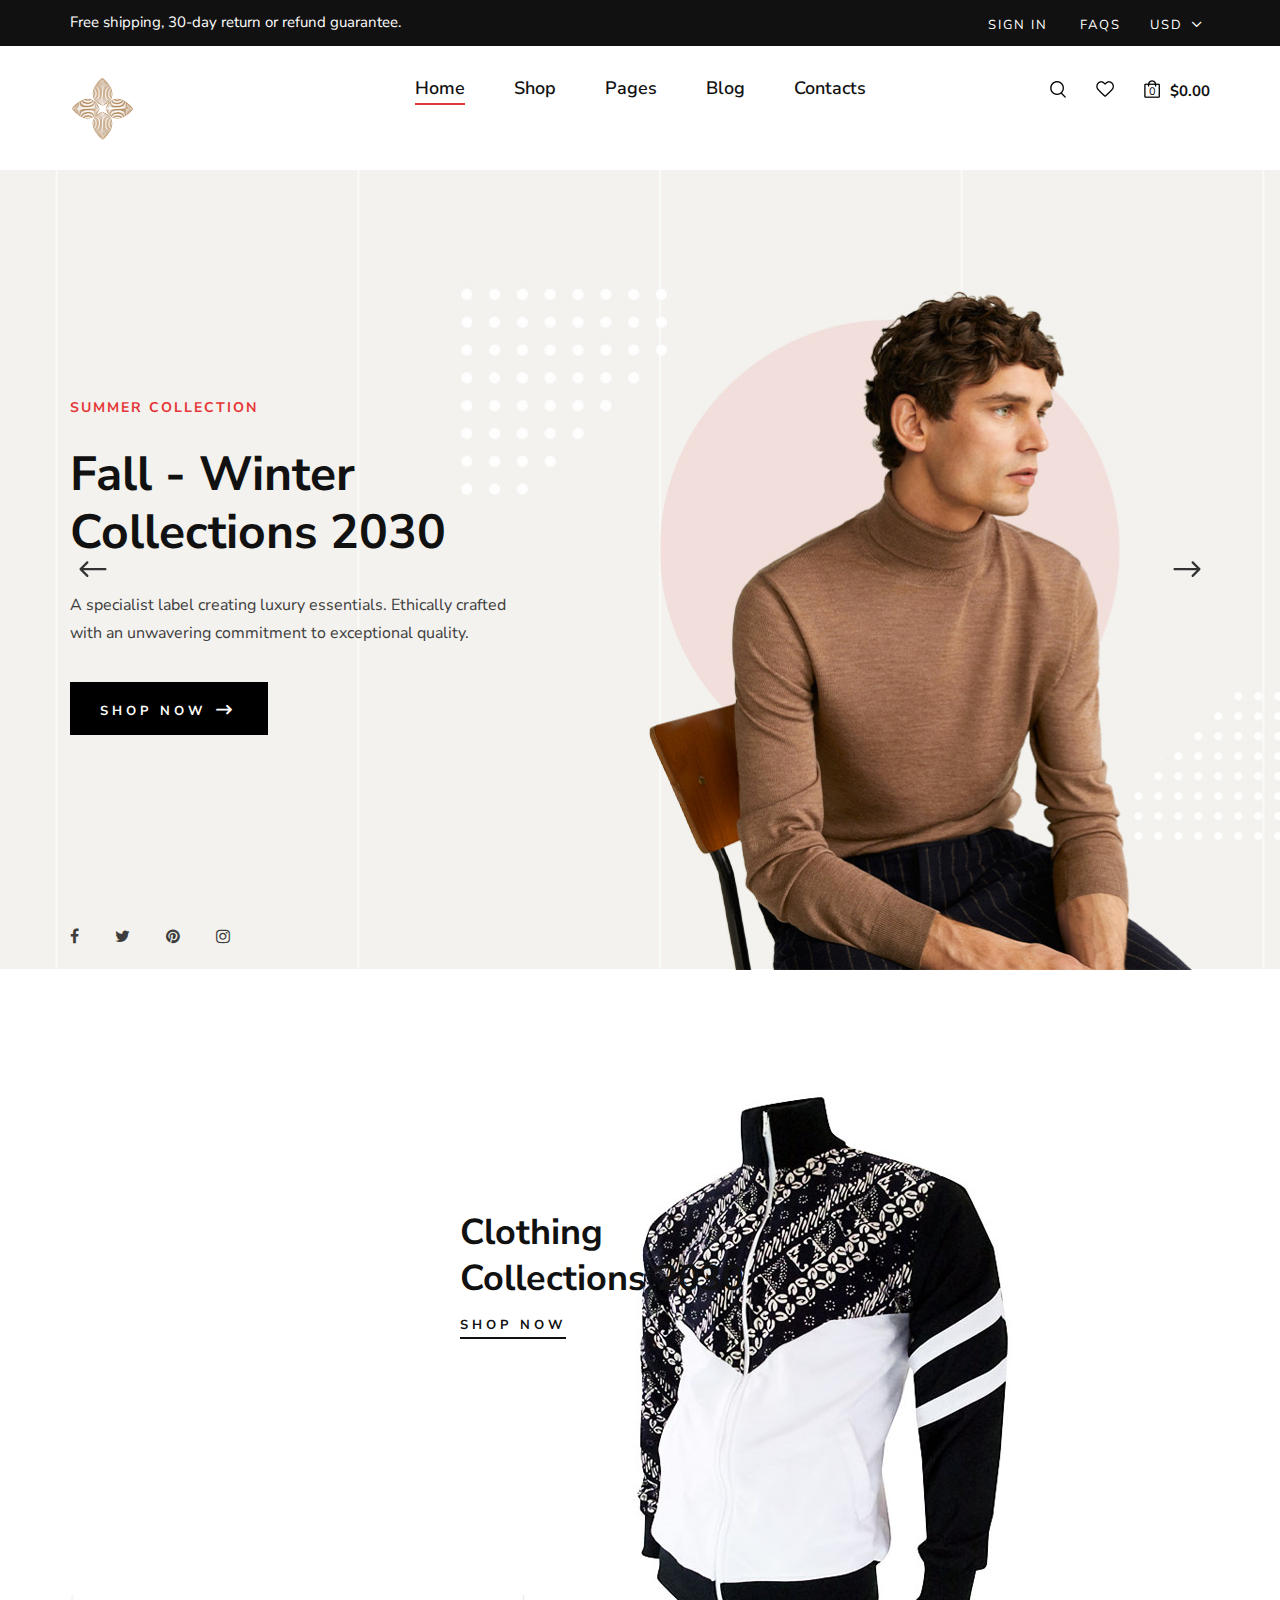
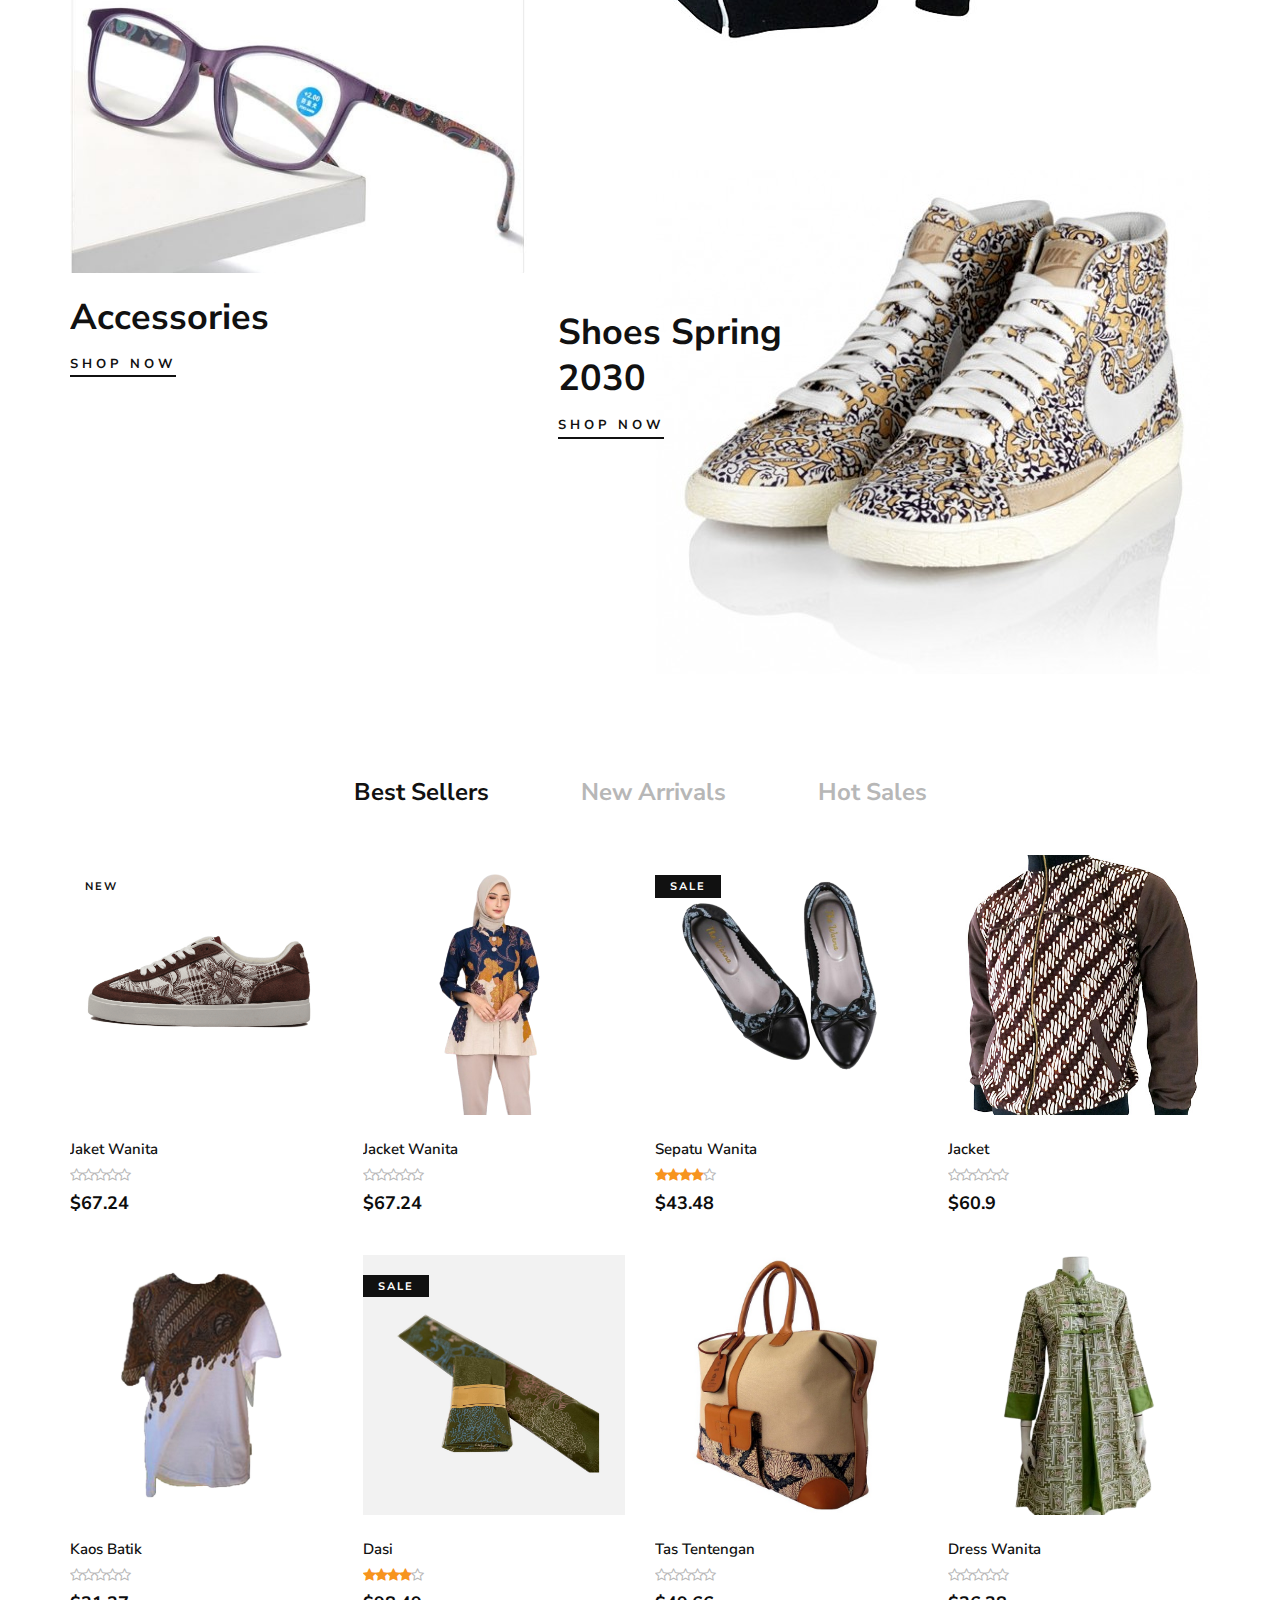
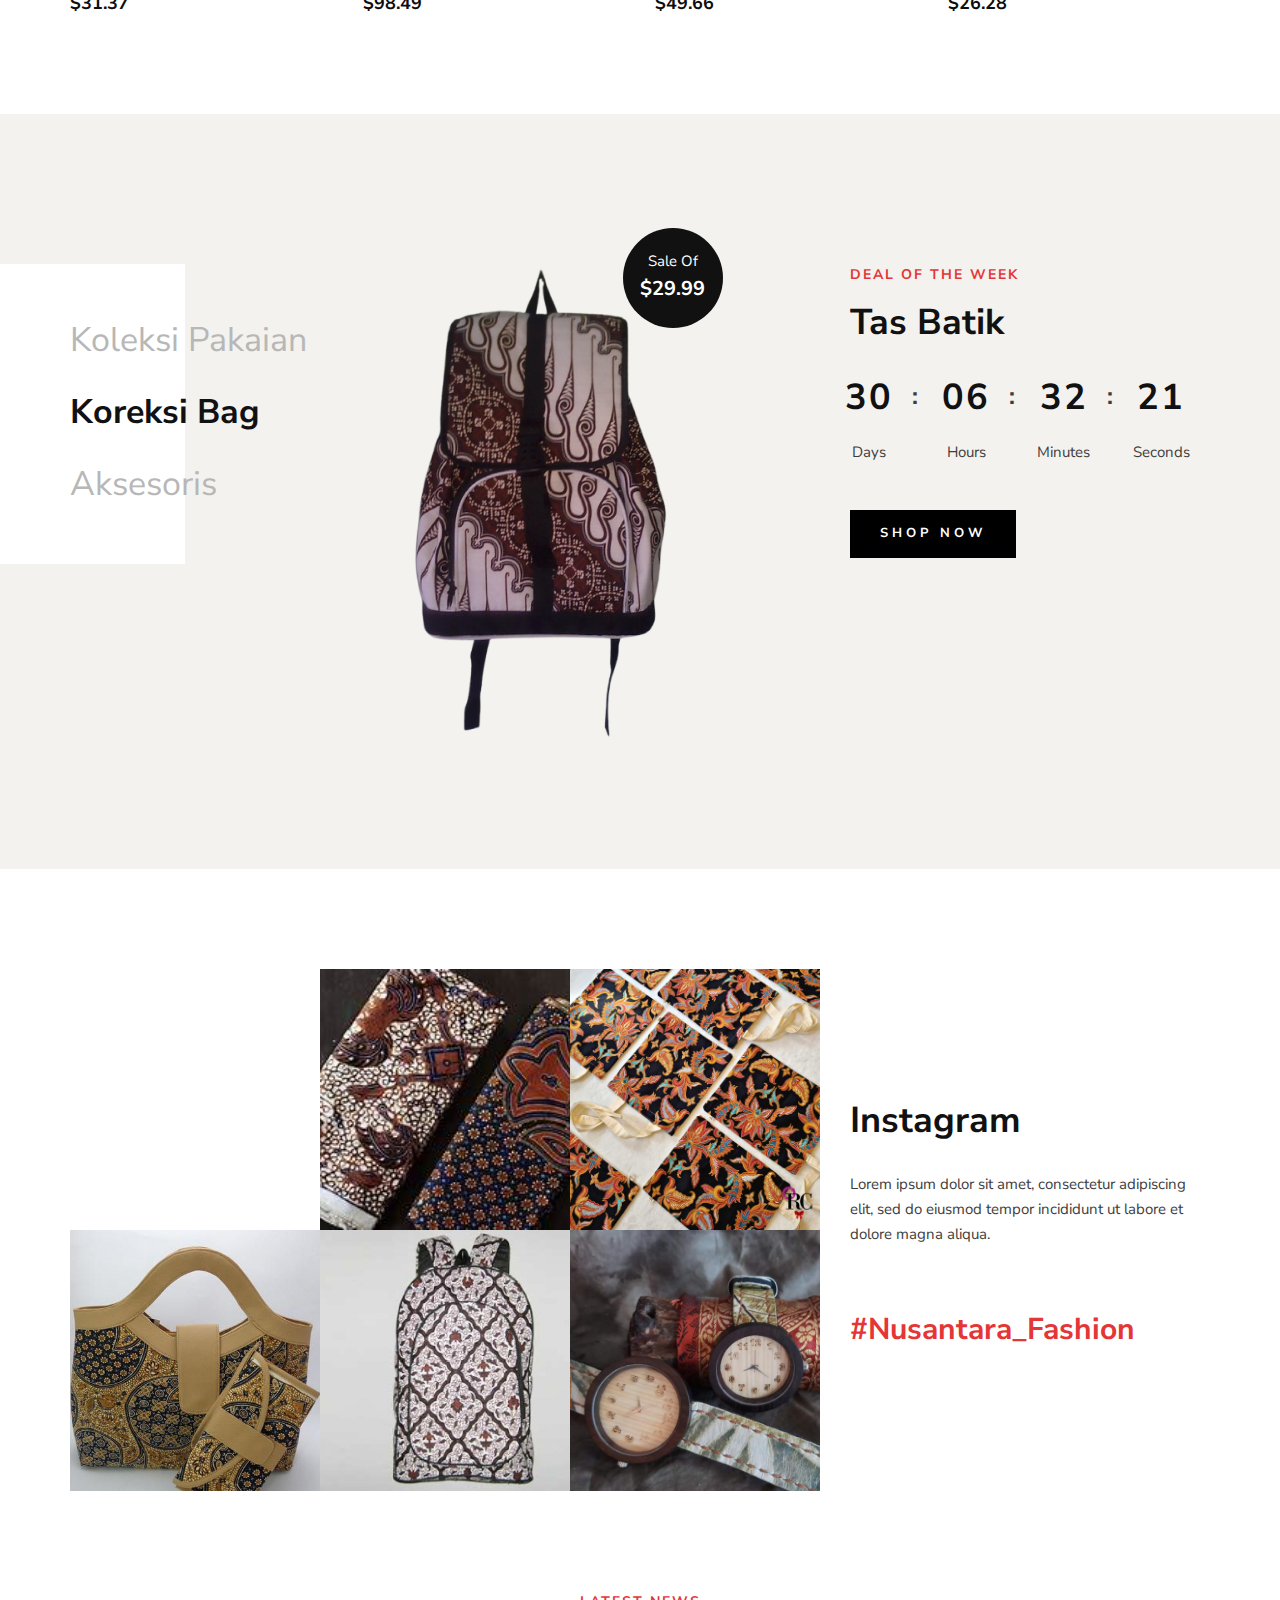
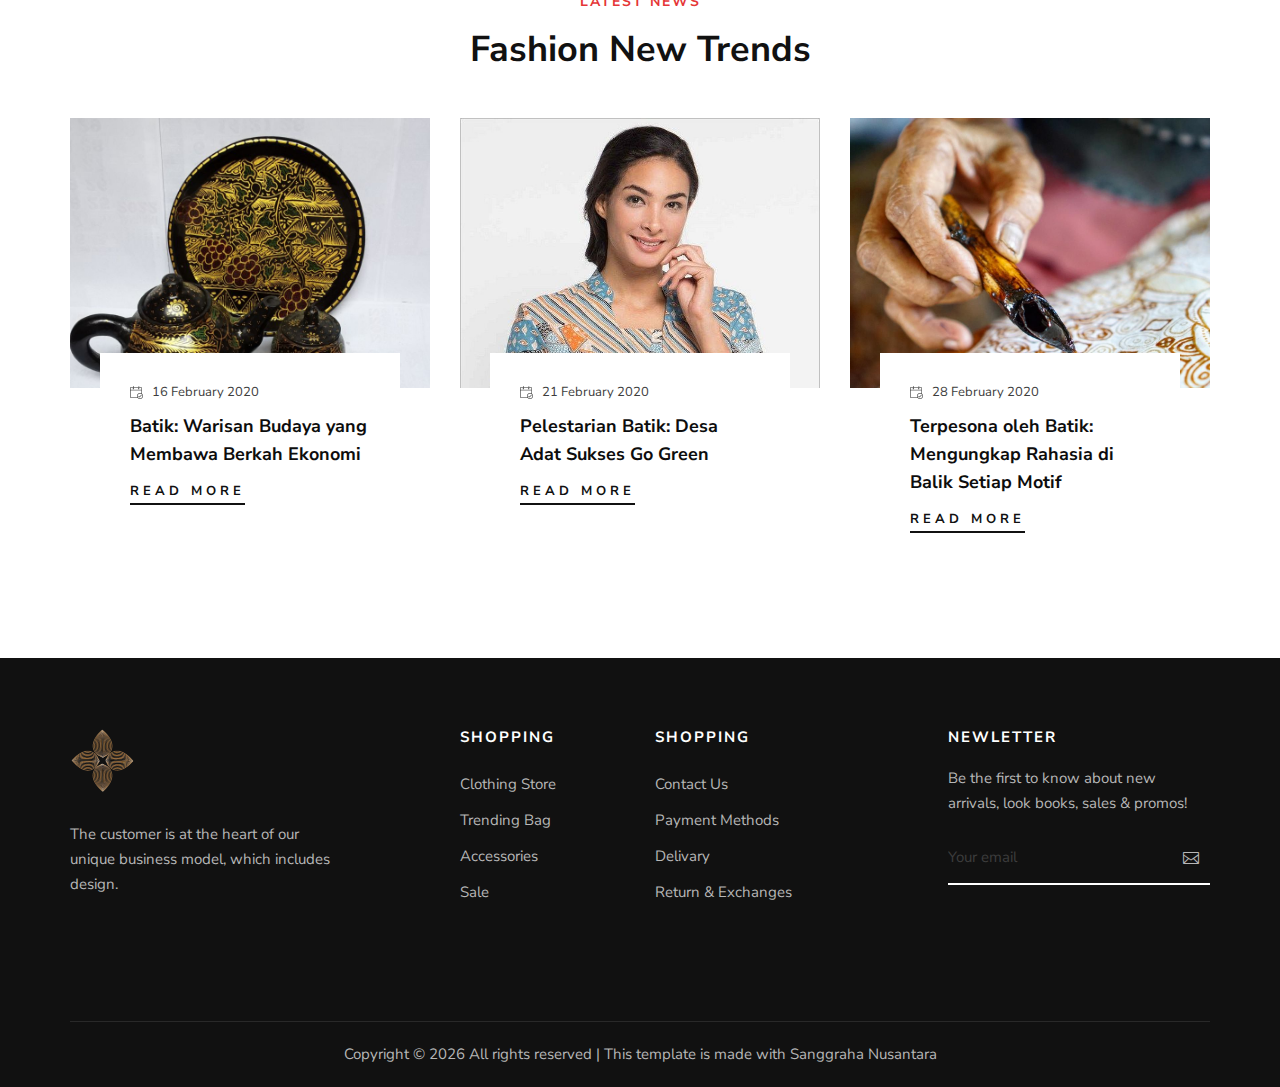
==== commit 5b9b51c0: "Add files via upload" ====
--- a/index.html
+++ b/index.html
@@ -517,7 +517,7 @@
             <div class="row">
                 <div class="col-lg-3">
                     <div class="categories__text">
-                        <h2>Clothings Hot <br /> <span>Shoe Collection</span> <br /> Accessories</h2>
+                        <h2>Koleksi Pakaian <br /> <span>Koreksi Bag</span> <br /> Aksesoris</h2>
                     </div>
                 </div>
                 <div class="col-lg-4">
@@ -532,7 +532,7 @@
                 <div class="col-lg-4 offset-lg-1">
                     <div class="categories__deal__countdown">
                         <span>Deal Of The Week</span>
-                        <h2>Multi-pocket Chest Bag Black</h2>
+                        <h2>Tas Batik </h2>
                         <div class="categories__deal__countdown__timer" id="countdown">
                             <div class="cd-item">
                                 <span>3</span>
@@ -651,7 +651,7 @@
                         <h6>Shopping</h6>
                         <ul>
                             <li><a href="#">Clothing Store</a></li>
-                            <li><a href="#">Trending Shoes</a></li>
+                            <li><a href="#">Trending Bag</a></li>
                             <li><a href="#">Accessories</a></li>
                             <li><a href="#">Sale</a></li>
                         </ul>
--- a/css/elegant-icons.css
+++ b/css/elegant-icons.css
@@ -0,0 +1,1159 @@
+@font-face {
+	font-family: 'ElegantIcons';
+	src:url('../fonts/ElegantIcons.eot');
+	src:url('../fonts/ElegantIcons.eot?#iefix') format('embedded-opentype'),
+		url('../fonts/ElegantIcons.woff') format('woff'),
+		url('../fonts/ElegantIcons.ttf') format('truetype'),
+		url('../fonts/ElegantIcons.svg#ElegantIcons') format('svg');
+	font-weight: normal;
+	font-style: normal;
+}
+
+/* Use the following CSS code if you want to use data attributes for inserting your icons */
+[data-icon]:before {
+	font-family: 'ElegantIcons';
+	content: attr(data-icon);
+	speak: none;
+	font-weight: normal;
+	font-variant: normal;
+	text-transform: none;
+	line-height: 1;
+	-webkit-font-smoothing: antialiased;
+	-moz-osx-font-smoothing: grayscale;
+}
+
+/* Use the following CSS code if you want to have a class per icon */
+/*
+Instead of a list of all class selectors,
+you can use the generic selector below, but it's slower:
+[class*="your-class-prefix"] {
+*/
+.arrow_up, .arrow_down, .arrow_left, .arrow_right, .arrow_left-up, .arrow_right-up, .arrow_right-down, .arrow_left-down, .arrow-up-down, .arrow_up-down_alt, .arrow_left-right_alt, .arrow_left-right, .arrow_expand_alt2, .arrow_expand_alt, .arrow_condense, .arrow_expand, .arrow_move, .arrow_carrot-up, .arrow_carrot-down, .arrow_carrot-left, .arrow_carrot-right, .arrow_carrot-2up, .arrow_carrot-2down, .arrow_carrot-2left, .arrow_carrot-2right, .arrow_carrot-up_alt2, .arrow_carrot-down_alt2, .arrow_carrot-left_alt2, .arrow_carrot-right_alt2, .arrow_carrot-2up_alt2, .arrow_carrot-2down_alt2, .arrow_carrot-2left_alt2, .arrow_carrot-2right_alt2, .arrow_triangle-up, .arrow_triangle-down, .arrow_triangle-left, .arrow_triangle-right, .arrow_triangle-up_alt2, .arrow_triangle-down_alt2, .arrow_triangle-left_alt2, .arrow_triangle-right_alt2, .arrow_back, .icon_minus-06, .icon_plus, .icon_close, .icon_check, .icon_minus_alt2, .icon_plus_alt2, .icon_close_alt2, .icon_check_alt2, .icon_zoom-out_alt, .icon_zoom-in_alt, .icon_search, .icon_box-empty, .icon_box-selected, .icon_minus-box, .icon_plus-box, .icon_box-checked, .icon_circle-empty, .icon_circle-slelected, .icon_stop_alt2, .icon_stop, .icon_pause_alt2, .icon_pause, .icon_menu, .icon_menu-square_alt2, .icon_menu-circle_alt2, .icon_ul, .icon_ol, .icon_adjust-horiz, .icon_adjust-vert, .icon_document_alt, .icon_documents_alt, .icon_pencil, .icon_pencil-edit_alt, .icon_pencil-edit, .icon_folder-alt, .icon_folder-open_alt, .icon_folder-add_alt, .icon_info_alt, .icon_error-oct_alt, .icon_error-circle_alt, .icon_error-triangle_alt, .icon_question_alt2, .icon_question, .icon_comment_alt, .icon_chat_alt, .icon_vol-mute_alt, .icon_volume-low_alt, .icon_volume-high_alt, .icon_quotations, .icon_quotations_alt2, .icon_clock_alt, .icon_lock_alt, .icon_lock-open_alt, .icon_key_alt, .icon_cloud_alt, .icon_cloud-upload_alt, .icon_cloud-download_alt, .icon_image, .icon_images, .icon_lightbulb_alt, .icon_gift_alt, .icon_house_alt, .icon_genius, .icon_mobile, .icon_tablet, .icon_laptop, .icon_desktop, .icon_camera_alt, .icon_mail_alt, .icon_cone_alt, .icon_ribbon_alt, .icon_bag_alt, .icon_creditcard, .icon_cart_alt, .icon_paperclip, .icon_tag_alt, .icon_tags_alt, .icon_trash_alt, .icon_cursor_alt, .icon_mic_alt, .icon_compass_alt, .icon_pin_alt, .icon_pushpin_alt, .icon_map_alt, .icon_drawer_alt, .icon_toolbox_alt, .icon_book_alt, .icon_calendar, .icon_film, .icon_table, .icon_contacts_alt, .icon_headphones, .icon_lifesaver, .icon_piechart, .icon_refresh, .icon_link_alt, .icon_link, .icon_loading, .icon_blocked, .icon_archive_alt, .icon_heart_alt, .icon_star_alt, .icon_star-half_alt, .icon_star, .icon_star-half, .icon_tools, .icon_tool, .icon_cog, .icon_cogs, .arrow_up_alt, .arrow_down_alt, .arrow_left_alt, .arrow_right_alt, .arrow_left-up_alt, .arrow_right-up_alt, .arrow_right-down_alt, .arrow_left-down_alt, .arrow_condense_alt, .arrow_expand_alt3, .arrow_carrot_up_alt, .arrow_carrot-down_alt, .arrow_carrot-left_alt, .arrow_carrot-right_alt, .arrow_carrot-2up_alt, .arrow_carrot-2dwnn_alt, .arrow_carrot-2left_alt, .arrow_carrot-2right_alt, .arrow_triangle-up_alt, .arrow_triangle-down_alt, .arrow_triangle-left_alt, .arrow_triangle-right_alt, .icon_minus_alt, .icon_plus_alt, .icon_close_alt, .icon_check_alt, .icon_zoom-out, .icon_zoom-in, .icon_stop_alt, .icon_menu-square_alt, .icon_menu-circle_alt, .icon_document, .icon_documents, .icon_pencil_alt, .icon_folder, .icon_folder-open, .icon_folder-add, .icon_folder_upload, .icon_folder_download, .icon_info, .icon_error-circle, .icon_error-oct, .icon_error-triangle, .icon_question_alt, .icon_comment, .icon_chat, .icon_vol-mute, .icon_volume-low, .icon_volume-high, .icon_quotations_alt, .icon_clock, .icon_lock, .icon_lock-open, .icon_key, .icon_cloud, .icon_cloud-upload, .icon_cloud-download, .icon_lightbulb, .icon_gift, .icon_house, .icon_camera, .icon_mail, .icon_cone, .icon_ribbon, .icon_bag, .icon_cart, .icon_tag, .icon_tags, .icon_trash, .icon_cursor, .icon_mic, .icon_compass, .icon_pin, .icon_pushpin, .icon_map, .icon_drawer, .icon_toolbox, .icon_book, .icon_contacts, .icon_archive, .icon_heart, .icon_profile, .icon_group, .icon_grid-2x2, .icon_grid-3x3, .icon_music, .icon_pause_alt, .icon_phone, .icon_upload, .icon_download, .social_facebook, .social_twitter, .social_pinterest, .social_googleplus, .social_tumblr, .social_tumbleupon, .social_wordpress, .social_instagram, .social_dribbble, .social_vimeo, .social_linkedin, .social_rss, .social_deviantart, .social_share, .social_myspace, .social_skype, .social_youtube, .social_picassa, .social_googledrive, .social_flickr, .social_blogger, .social_spotify, .social_delicious, .social_facebook_circle, .social_twitter_circle, .social_pinterest_circle, .social_googleplus_circle, .social_tumblr_circle, .social_stumbleupon_circle, .social_wordpress_circle, .social_instagram_circle, .social_dribbble_circle, .social_vimeo_circle, .social_linkedin_circle, .social_rss_circle, .social_deviantart_circle, .social_share_circle, .social_myspace_circle, .social_skype_circle, .social_youtube_circle, .social_picassa_circle, .social_googledrive_alt2, .social_flickr_circle, .social_blogger_circle, .social_spotify_circle, .social_delicious_circle, .social_facebook_square, .social_twitter_square, .social_pinterest_square, .social_googleplus_square, .social_tumblr_square, .social_stumbleupon_square, .social_wordpress_square, .social_instagram_square, .social_dribbble_square, .social_vimeo_square, .social_linkedin_square, .social_rss_square, .social_deviantart_square, .social_share_square, .social_myspace_square, .social_skype_square, .social_youtube_square, .social_picassa_square, .social_googledrive_square, .social_flickr_square, .social_blogger_square, .social_spotify_square, .social_delicious_square, .icon_printer, .icon_calulator, .icon_building, .icon_floppy, .icon_drive, .icon_search-2, .icon_id, .icon_id-2, .icon_puzzle, .icon_like, .icon_dislike, .icon_mug, .icon_currency, .icon_wallet, .icon_pens, .icon_easel, .icon_flowchart, .icon_datareport, .icon_briefcase, .icon_shield, .icon_percent, .icon_globe, .icon_globe-2, .icon_target, .icon_hourglass, .icon_balance, .icon_rook, .icon_printer-alt, .icon_calculator_alt, .icon_building_alt, .icon_floppy_alt, .icon_drive_alt, .icon_search_alt, .icon_id_alt, .icon_id-2_alt, .icon_puzzle_alt, .icon_like_alt, .icon_dislike_alt, .icon_mug_alt, .icon_currency_alt, .icon_wallet_alt, .icon_pens_alt, .icon_easel_alt, .icon_flowchart_alt, .icon_datareport_alt, .icon_briefcase_alt, .icon_shield_alt, .icon_percent_alt, .icon_globe_alt, .icon_clipboard {
+	font-family: 'ElegantIcons';
+	speak: none;
+	font-style: normal;
+	font-weight: normal;
+	font-variant: normal;
+	text-transform: none;
+	line-height: 1;
+	-webkit-font-smoothing: antialiased;
+}
+.arrow_up:before {
+	content: "\21";
+}
+.arrow_down:before {
+	content: "\22";
+}
+.arrow_left:before {
+	content: "\23";
+}
+.arrow_right:before {
+	content: "\24";
+}
+.arrow_left-up:before {
+	content: "\25";
+}
+.arrow_right-up:before {
+	content: "\26";
+}
+.arrow_right-down:before {
+	content: "\27";
+}
+.arrow_left-down:before {
+	content: "\28";
+}
+.arrow-up-down:before {
+	content: "\29";
+}
+.arrow_up-down_alt:before {
+	content: "\2a";
+}
+.arrow_left-right_alt:before {
+	content: "\2b";
+}
+.arrow_left-right:before {
+	content: "\2c";
+}
+.arrow_expand_alt2:before {
+	content: "\2d";
+}
+.arrow_expand_alt:before {
+	content: "\2e";
+}
+.arrow_condense:before {
+	content: "\2f";
+}
+.arrow_expand:before {
+	content: "\30";
+}
+.arrow_move:before {
+	content: "\31";
+}
+.arrow_carrot-up:before {
+	content: "\32";
+}
+.arrow_carrot-down:before {
+	content: "\33";
+}
+.arrow_carrot-left:before {
+	content: "\34";
+}
+.arrow_carrot-right:before {
+	content: "\35";
+}
+.arrow_carrot-2up:before {
+	content: "\36";
+}
+.arrow_carrot-2down:before {
+	content: "\37";
+}
+.arrow_carrot-2left:before {
+	content: "\38";
+}
+.arrow_carrot-2right:before {
+	content: "\39";
+}
+.arrow_carrot-up_alt2:before {
+	content: "\3a";
+}
+.arrow_carrot-down_alt2:before {
+	content: "\3b";
+}
+.arrow_carrot-left_alt2:before {
+	content: "\3c";
+}
+.arrow_carrot-right_alt2:before {
+	content: "\3d";
+}
+.arrow_carrot-2up_alt2:before {
+	content: "\3e";
+}
+.arrow_carrot-2down_alt2:before {
+	content: "\3f";
+}
+.arrow_carrot-2left_alt2:before {
+	content: "\40";
+}
+.arrow_carrot-2right_alt2:before {
+	content: "\41";
+}
+.arrow_triangle-up:before {
+	content: "\42";
+}
+.arrow_triangle-down:before {
+	content: "\43";
+}
+.arrow_triangle-left:before {
+	content: "\44";
+}
+.arrow_triangle-right:before {
+	content: "\45";
+}
+.arrow_triangle-up_alt2:before {
+	content: "\46";
+}
+.arrow_triangle-down_alt2:before {
+	content: "\47";
+}
+.arrow_triangle-left_alt2:before {
+	content: "\48";
+}
+.arrow_triangle-right_alt2:before {
+	content: "\49";
+}
+.arrow_back:before {
+	content: "\4a";
+}
+.icon_minus-06:before {
+	content: "\4b";
+}
+.icon_plus:before {
+	content: "\4c";
+}
+.icon_close:before {
+	content: "\4d";
+}
+.icon_check:before {
+	content: "\4e";
+}
+.icon_minus_alt2:before {
+	content: "\4f";
+}
+.icon_plus_alt2:before {
+	content: "\50";
+}
+.icon_close_alt2:before {
+	content: "\51";
+}
+.icon_check_alt2:before {
+	content: "\52";
+}
+.icon_zoom-out_alt:before {
+	content: "\53";
+}
+.icon_zoom-in_alt:before {
+	content: "\54";
+}
+.icon_search:before {
+	content: "\55";
+}
+.icon_box-empty:before {
+	content: "\56";
+}
+.icon_box-selected:before {
+	content: "\57";
+}
+.icon_minus-box:before {
+	content: "\58";
+}
+.icon_plus-box:before {
+	content: "\59";
+}
+.icon_box-checked:before {
+	content: "\5a";
+}
+.icon_circle-empty:before {
+	content: "\5b";
+}
+.icon_circle-slelected:before {
+	content: "\5c";
+}
+.icon_stop_alt2:before {
+	content: "\5d";
+}
+.icon_stop:before {
+	content: "\5e";
+}
+.icon_pause_alt2:before {
+	content: "\5f";
+}
+.icon_pause:before {
+	content: "\60";
+}
+.icon_menu:before {
+	content: "\61";
+}
+.icon_menu-square_alt2:before {
+	content: "\62";
+}
+.icon_menu-circle_alt2:before {
+	content: "\63";
+}
+.icon_ul:before {
+	content: "\64";
+}
+.icon_ol:before {
+	content: "\65";
+}
+.icon_adjust-horiz:before {
+	content: "\66";
+}
+.icon_adjust-vert:before {
+	content: "\67";
+}
+.icon_document_alt:before {
+	content: "\68";
+}
+.icon_documents_alt:before {
+	content: "\69";
+}
+.icon_pencil:before {
+	content: "\6a";
+}
+.icon_pencil-edit_alt:before {
+	content: "\6b";
+}
+.icon_pencil-edit:before {
+	content: "\6c";
+}
+.icon_folder-alt:before {
+	content: "\6d";
+}
+.icon_folder-open_alt:before {
+	content: "\6e";
+}
+.icon_folder-add_alt:before {
+	content: "\6f";
+}
+.icon_info_alt:before {
+	content: "\70";
+}
+.icon_error-oct_alt:before {
+	content: "\71";
+}
+.icon_error-circle_alt:before {
+	content: "\72";
+}
+.icon_error-triangle_alt:before {
+	content: "\73";
+}
+.icon_question_alt2:before {
+	content: "\74";
+}
+.icon_question:before {
+	content: "\75";
+}
+.icon_comment_alt:before {
+	content: "\76";
+}
+.icon_chat_alt:before {
+	content: "\77";
+}
+.icon_vol-mute_alt:before {
+	content: "\78";
+}
+.icon_volume-low_alt:before {
+	content: "\79";
+}
+.icon_volume-high_alt:before {
+	content: "\7a";
+}
+.icon_quotations:before {
+	content: "\7b";
+}
+.icon_quotations_alt2:before {
+	content: "\7c";
+}
+.icon_clock_alt:before {
+	content: "\7d";
+}
+.icon_lock_alt:before {
+	content: "\7e";
+}
+.icon_lock-open_alt:before {
+	content: "\e000";
+}
+.icon_key_alt:before {
+	content: "\e001";
+}
+.icon_cloud_alt:before {
+	content: "\e002";
+}
+.icon_cloud-upload_alt:before {
+	content: "\e003";
+}
+.icon_cloud-download_alt:before {
+	content: "\e004";
+}
+.icon_image:before {
+	content: "\e005";
+}
+.icon_images:before {
+	content: "\e006";
+}
+.icon_lightbulb_alt:before {
+	content: "\e007";
+}
+.icon_gift_alt:before {
+	content: "\e008";
+}
+.icon_house_alt:before {
+	content: "\e009";
+}
+.icon_genius:before {
+	content: "\e00a";
+}
+.icon_mobile:before {
+	content: "\e00b";
+}
+.icon_tablet:before {
+	content: "\e00c";
+}
+.icon_laptop:before {
+	content: "\e00d";
+}
+.icon_desktop:before {
+	content: "\e00e";
+}
+.icon_camera_alt:before {
+	content: "\e00f";
+}
+.icon_mail_alt:before {
+	content: "\e010";
+}
+.icon_cone_alt:before {
+	content: "\e011";
+}
+.icon_ribbon_alt:before {
+	content: "\e012";
+}
+.icon_bag_alt:before {
+	content: "\e013";
+}
+.icon_creditcard:before {
+	content: "\e014";
+}
+.icon_cart_alt:before {
+	content: "\e015";
+}
+.icon_paperclip:before {
+	content: "\e016";
+}
+.icon_tag_alt:before {
+	content: "\e017";
+}
+.icon_tags_alt:before {
+	content: "\e018";
+}
+.icon_trash_alt:before {
+	content: "\e019";
+}
+.icon_cursor_alt:before {
+	content: "\e01a";
+}
+.icon_mic_alt:before {
+	content: "\e01b";
+}
+.icon_compass_alt:before {
+	content: "\e01c";
+}
+.icon_pin_alt:before {
+	content: "\e01d";
+}
+.icon_pushpin_alt:before {
+	content: "\e01e";
+}
+.icon_map_alt:before {
+	content: "\e01f";
+}
+.icon_drawer_alt:before {
+	content: "\e020";
+}
+.icon_toolbox_alt:before {
+	content: "\e021";
+}
+.icon_book_alt:before {
+	content: "\e022";
+}
+.icon_calendar:before {
+	content: "\e023";
+}
+.icon_film:before {
+	content: "\e024";
+}
+.icon_table:before {
+	content: "\e025";
+}
+.icon_contacts_alt:before {
+	content: "\e026";
+}
+.icon_headphones:before {
+	content: "\e027";
+}
+.icon_lifesaver:before {
+	content: "\e028";
+}
+.icon_piechart:before {
+	content: "\e029";
+}
+.icon_refresh:before {
+	content: "\e02a";
+}
+.icon_link_alt:before {
+	content: "\e02b";
+}
+.icon_link:before {
+	content: "\e02c";
+}
+.icon_loading:before {
+	content: "\e02d";
+}
+.icon_blocked:before {
+	content: "\e02e";
+}
+.icon_archive_alt:before {
+	content: "\e02f";
+}
+.icon_heart_alt:before {
+	content: "\e030";
+}
+.icon_star_alt:before {
+	content: "\e031";
+}
+.icon_star-half_alt:before {
+	content: "\e032";
+}
+.icon_star:before {
+	content: "\e033";
+}
+.icon_star-half:before {
+	content: "\e034";
+}
+.icon_tools:before {
+	content: "\e035";
+}
+.icon_tool:before {
+	content: "\e036";
+}
+.icon_cog:before {
+	content: "\e037";
+}
+.icon_cogs:before {
+	content: "\e038";
+}
+.arrow_up_alt:before {
+	content: "\e039";
+}
+.arrow_down_alt:before {
+	content: "\e03a";
+}
+.arrow_left_alt:before {
+	content: "\e03b";
+}
+.arrow_right_alt:before {
+	content: "\e03c";
+}
+.arrow_left-up_alt:before {
+	content: "\e03d";
+}
+.arrow_right-up_alt:before {
+	content: "\e03e";
+}
+.arrow_right-down_alt:before {
+	content: "\e03f";
+}
+.arrow_left-down_alt:before {
+	content: "\e040";
+}
+.arrow_condense_alt:before {
+	content: "\e041";
+}
+.arrow_expand_alt3:before {
+	content: "\e042";
+}
+.arrow_carrot_up_alt:before {
+	content: "\e043";
+}
+.arrow_carrot-down_alt:before {
+	content: "\e044";
+}
+.arrow_carrot-left_alt:before {
+	content: "\e045";
+}
+.arrow_carrot-right_alt:before {
+	content: "\e046";
+}
+.arrow_carrot-2up_alt:before {
+	content: "\e047";
+}
+.arrow_carrot-2dwnn_alt:before {
+	content: "\e048";
+}
+.arrow_carrot-2left_alt:before {
+	content: "\e049";
+}
+.arrow_carrot-2right_alt:before {
+	content: "\e04a";
+}
+.arrow_triangle-up_alt:before {
+	content: "\e04b";
+}
+.arrow_triangle-down_alt:before {
+	content: "\e04c";
+}
+.arrow_triangle-left_alt:before {
+	content: "\e04d";
+}
+.arrow_triangle-right_alt:before {
+	content: "\e04e";
+}
+.icon_minus_alt:before {
+	content: "\e04f";
+}
+.icon_plus_alt:before {
+	content: "\e050";
+}
+.icon_close_alt:before {
+	content: "\e051";
+}
+.icon_check_alt:before {
+	content: "\e052";
+}
+.icon_zoom-out:before {
+	content: "\e053";
+}
+.icon_zoom-in:before {
+	content: "\e054";
+}
+.icon_stop_alt:before {
+	content: "\e055";
+}
+.icon_menu-square_alt:before {
+	content: "\e056";
+}
+.icon_menu-circle_alt:before {
+	content: "\e057";
+}
+.icon_document:before {
+	content: "\e058";
+}
+.icon_documents:before {
+	content: "\e059";
+}
+.icon_pencil_alt:before {
+	content: "\e05a";
+}
+.icon_folder:before {
+	content: "\e05b";
+}
+.icon_folder-open:before {
+	content: "\e05c";
+}
+.icon_folder-add:before {
+	content: "\e05d";
+}
+.icon_folder_upload:before {
+	content: "\e05e";
+}
+.icon_folder_download:before {
+	content: "\e05f";
+}
+.icon_info:before {
+	content: "\e060";
+}
+.icon_error-circle:before {
+	content: "\e061";
+}
+.icon_error-oct:before {
+	content: "\e062";
+}
+.icon_error-triangle:before {
+	content: "\e063";
+}
+.icon_question_alt:before {
+	content: "\e064";
+}
+.icon_comment:before {
+	content: "\e065";
+}
+.icon_chat:before {
+	content: "\e066";
+}
+.icon_vol-mute:before {
+	content: "\e067";
+}
+.icon_volume-low:before {
+	content: "\e068";
+}
+.icon_volume-high:before {
+	content: "\e069";
+}
+.icon_quotations_alt:before {
+	content: "\e06a";
+}
+.icon_clock:before {
+	content: "\e06b";
+}
+.icon_lock:before {
+	content: "\e06c";
+}
+.icon_lock-open:before {
+	content: "\e06d";
+}
+.icon_key:before {
+	content: "\e06e";
+}
+.icon_cloud:before {
+	content: "\e06f";
+}
+.icon_cloud-upload:before {
+	content: "\e070";
+}
+.icon_cloud-download:before {
+	content: "\e071";
+}
+.icon_lightbulb:before {
+	content: "\e072";
+}
+.icon_gift:before {
+	content: "\e073";
+}
+.icon_house:before {
+	content: "\e074";
+}
+.icon_camera:before {
+	content: "\e075";
+}
+.icon_mail:before {
+	content: "\e076";
+}
+.icon_cone:before {
+	content: "\e077";
+}
+.icon_ribbon:before {
+	content: "\e078";
+}
+.icon_bag:before {
+	content: "\e079";
+}
+.icon_cart:before {
+	content: "\e07a";
+}
+.icon_tag:before {
+	content: "\e07b";
+}
+.icon_tags:before {
+	content: "\e07c";
+}
+.icon_trash:before {
+	content: "\e07d";
+}
+.icon_cursor:before {
+	content: "\e07e";
+}
+.icon_mic:before {
+	content: "\e07f";
+}
+.icon_compass:before {
+	content: "\e080";
+}
+.icon_pin:before {
+	content: "\e081";
+}
+.icon_pushpin:before {
+	content: "\e082";
+}
+.icon_map:before {
+	content: "\e083";
+}
+.icon_drawer:before {
+	content: "\e084";
+}
+.icon_toolbox:before {
+	content: "\e085";
+}
+.icon_book:before {
+	content: "\e086";
+}
+.icon_contacts:before {
+	content: "\e087";
+}
+.icon_archive:before {
+	content: "\e088";
+}
+.icon_heart:before {
+	content: "\e089";
+}
+.icon_profile:before {
+	content: "\e08a";
+}
+.icon_group:before {
+	content: "\e08b";
+}
+.icon_grid-2x2:before {
+	content: "\e08c";
+}
+.icon_grid-3x3:before {
+	content: "\e08d";
+}
+.icon_music:before {
+	content: "\e08e";
+}
+.icon_pause_alt:before {
+	content: "\e08f";
+}
+.icon_phone:before {
+	content: "\e090";
+}
+.icon_upload:before {
+	content: "\e091";
+}
+.icon_download:before {
+	content: "\e092";
+}
+.social_facebook:before {
+	content: "\e093";
+}
+.social_twitter:before {
+	content: "\e094";
+}
+.social_pinterest:before {
+	content: "\e095";
+}
+.social_googleplus:before {
+	content: "\e096";
+}
+.social_tumblr:before {
+	content: "\e097";
+}
+.social_tumbleupon:before {
+	content: "\e098";
+}
+.social_wordpress:before {
+	content: "\e099";
+}
+.social_instagram:before {
+	content: "\e09a";
+}
+.social_dribbble:before {
+	content: "\e09b";
+}
+.social_vimeo:before {
+	content: "\e09c";
+}
+.social_linkedin:before {
+	content: "\e09d";
+}
+.social_rss:before {
+	content: "\e09e";
+}
+.social_deviantart:before {
+	content: "\e09f";
+}
+.social_share:before {
+	content: "\e0a0";
+}
+.social_myspace:before {
+	content: "\e0a1";
+}
+.social_skype:before {
+	content: "\e0a2";
+}
+.social_youtube:before {
+	content: "\e0a3";
+}
+.social_picassa:before {
+	content: "\e0a4";
+}
+.social_googledrive:before {
+	content: "\e0a5";
+}
+.social_flickr:before {
+	content: "\e0a6";
+}
+.social_blogger:before {
+	content: "\e0a7";
+}
+.social_spotify:before {
+	content: "\e0a8";
+}
+.social_delicious:before {
+	content: "\e0a9";
+}
+.social_facebook_circle:before {
+	content: "\e0aa";
+}
+.social_twitter_circle:before {
+	content: "\e0ab";
+}
+.social_pinterest_circle:before {
+	content: "\e0ac";
+}
+.social_googleplus_circle:before {
+	content: "\e0ad";
+}
+.social_tumblr_circle:before {
+	content: "\e0ae";
+}
+.social_stumbleupon_circle:before {
+	content: "\e0af";
+}
+.social_wordpress_circle:before {
+	content: "\e0b0";
+}
+.social_instagram_circle:before {
+	content: "\e0b1";
+}
+.social_dribbble_circle:before {
+	content: "\e0b2";
+}
+.social_vimeo_circle:before {
+	content: "\e0b3";
+}
+.social_linkedin_circle:before {
+	content: "\e0b4";
+}
+.social_rss_circle:before {
+	content: "\e0b5";
+}
+.social_deviantart_circle:before {
+	content: "\e0b6";
+}
+.social_share_circle:before {
+	content: "\e0b7";
+}
+.social_myspace_circle:before {
+	content: "\e0b8";
+}
+.social_skype_circle:before {
+	content: "\e0b9";
+}
+.social_youtube_circle:before {
+	content: "\e0ba";
+}
+.social_picassa_circle:before {
+	content: "\e0bb";
+}
+.social_googledrive_alt2:before {
+	content: "\e0bc";
+}
+.social_flickr_circle:before {
+	content: "\e0bd";
+}
+.social_blogger_circle:before {
+	content: "\e0be";
+}
+.social_spotify_circle:before {
+	content: "\e0bf";
+}
+.social_delicious_circle:before {
+	content: "\e0c0";
+}
+.social_facebook_square:before {
+	content: "\e0c1";
+}
+.social_twitter_square:before {
+	content: "\e0c2";
+}
+.social_pinterest_square:before {
+	content: "\e0c3";
+}
+.social_googleplus_square:before {
+	content: "\e0c4";
+}
+.social_tumblr_square:before {
+	content: "\e0c5";
+}
+.social_stumbleupon_square:before {
+	content: "\e0c6";
+}
+.social_wordpress_square:before {
+	content: "\e0c7";
+}
+.social_instagram_square:before {
+	content: "\e0c8";
+}
+.social_dribbble_square:before {
+	content: "\e0c9";
+}
+.social_vimeo_square:before {
+	content: "\e0ca";
+}
+.social_linkedin_square:before {
+	content: "\e0cb";
+}
+.social_rss_square:before {
+	content: "\e0cc";
+}
+.social_deviantart_square:before {
+	content: "\e0cd";
+}
+.social_share_square:before {
+	content: "\e0ce";
+}
+.social_myspace_square:before {
+	content: "\e0cf";
+}
+.social_skype_square:before {
+	content: "\e0d0";
+}
+.social_youtube_square:before {
+	content: "\e0d1";
+}
+.social_picassa_square:before {
+	content: "\e0d2";
+}
+.social_googledrive_square:before {
+	content: "\e0d3";
+}
+.social_flickr_square:before {
+	content: "\e0d4";
+}
+.social_blogger_square:before {
+	content: "\e0d5";
+}
+.social_spotify_square:before {
+	content: "\e0d6";
+}
+.social_delicious_square:before {
+	content: "\e0d7";
+}
+.icon_printer:before {
+	content: "\e103";
+}
+.icon_calulator:before {
+	content: "\e0ee";
+}
+.icon_building:before {
+	content: "\e0ef";
+}
+.icon_floppy:before {
+	content: "\e0e8";
+}
+.icon_drive:before {
+	content: "\e0ea";
+}
+.icon_search-2:before {
+	content: "\e101";
+}
+.icon_id:before {
+	content: "\e107";
+}
+.icon_id-2:before {
+	content: "\e108";
+}
+.icon_puzzle:before {
+	content: "\e102";
+}
+.icon_like:before {
+	content: "\e106";
+}
+.icon_dislike:before {
+	content: "\e0eb";
+}
+.icon_mug:before {
+	content: "\e105";
+}
+.icon_currency:before {
+	content: "\e0ed";
+}
+.icon_wallet:before {
+	content: "\e100";
+}
+.icon_pens:before {
+	content: "\e104";
+}
+.icon_easel:before {
+	content: "\e0e9";
+}
+.icon_flowchart:before {
+	content: "\e109";
+}
+.icon_datareport:before {
+	content: "\e0ec";
+}
+.icon_briefcase:before {
+	content: "\e0fe";
+}
+.icon_shield:before {
+	content: "\e0f6";
+}
+.icon_percent:before {
+	content: "\e0fb";
+}
+.icon_globe:before {
+	content: "\e0e2";
+}
+.icon_globe-2:before {
+	content: "\e0e3";
+}
+.icon_target:before {
+	content: "\e0f5";
+}
+.icon_hourglass:before {
+	content: "\e0e1";
+}
+.icon_balance:before {
+	content: "\e0ff";
+}
+.icon_rook:before {
+	content: "\e0f8";
+}
+.icon_printer-alt:before {
+	content: "\e0fa";
+}
+.icon_calculator_alt:before {
+	content: "\e0e7";
+}
+.icon_building_alt:before {
+	content: "\e0fd";
+}
+.icon_floppy_alt:before {
+	content: "\e0e4";
+}
+.icon_drive_alt:before {
+	content: "\e0e5";
+}
+.icon_search_alt:before {
+	content: "\e0f7";
+}
+.icon_id_alt:before {
+	content: "\e0e0";
+}
+.icon_id-2_alt:before {
+	content: "\e0fc";
+}
+.icon_puzzle_alt:before {
+	content: "\e0f9";
+}
+.icon_like_alt:before {
+	content: "\e0dd";
+}
+.icon_dislike_alt:before {
+	content: "\e0f1";
+}
+.icon_mug_alt:before {
+	content: "\e0dc";
+}
+.icon_currency_alt:before {
+	content: "\e0f3";
+}
+.icon_wallet_alt:before {
+	content: "\e0d8";
+}
+.icon_pens_alt:before {
+	content: "\e0db";
+}
+.icon_easel_alt:before {
+	content: "\e0f0";
+}
+.icon_flowchart_alt:before {
+	content: "\e0df";
+}
+.icon_datareport_alt:before {
+	content: "\e0f2";
+}
+.icon_briefcase_alt:before {
+	content: "\e0f4";
+}
+.icon_shield_alt:before {
+	content: "\e0d9";
+}
+.icon_percent_alt:before {
+	content: "\e0da";
+}
+.icon_globe_alt:before {
+	content: "\e0de";
+}
+.icon_clipboard:before {
+	content: "\e0e6";
+}
+
+
+	.glyph {
+		float: left;
+		text-align: center;
+		padding: .75em;
+		margin: .4em 1.5em .75em 0;
+		width: 6em;
+text-shadow: none;
+	}
+        .glyph_big {
+        font-size: 128px;
+        color: #59c5dc;
+        float: left;
+        margin-right: 20px;
+        }
+
+        .glyph div { padding-bottom: 10px;}
+
+	.glyph input {
+		font-family: consolas, monospace;
+		font-size: 12px;
+		width: 100%;
+		text-align: center;
+		border: 0;
+		box-shadow: 0 0 0 1px #ccc;
+		padding: .2em;
+                -moz-border-radius: 5px;
+                -webkit-border-radius: 5px;
+	}
+	.centered {
+		margin-left: auto;
+		margin-right: auto;
+	}
+	.glyph .fs1 {
+		font-size: 2em;
+	}
+
+	
--- a/css/nice-select.css
+++ b/css/nice-select.css
@@ -0,0 +1,138 @@
+.nice-select {
+  -webkit-tap-highlight-color: transparent;
+  background-color: #fff;
+  border-radius: 5px;
+  border: solid 1px #e8e8e8;
+  box-sizing: border-box;
+  clear: both;
+  cursor: pointer;
+  display: block;
+  float: left;
+  font-family: inherit;
+  font-size: 14px;
+  font-weight: normal;
+  height: 42px;
+  line-height: 40px;
+  outline: none;
+  padding-left: 18px;
+  padding-right: 30px;
+  position: relative;
+  text-align: left !important;
+  -webkit-transition: all 0.2s ease-in-out;
+  transition: all 0.2s ease-in-out;
+  -webkit-user-select: none;
+     -moz-user-select: none;
+      -ms-user-select: none;
+          user-select: none;
+  white-space: nowrap;
+  width: auto; }
+  .nice-select:hover {
+    border-color: #dbdbdb; }
+  .nice-select:active, .nice-select.open, .nice-select:focus {
+    border-color: #999; }
+  .nice-select:after {
+    border-bottom: 2px solid #999;
+    border-right: 2px solid #999;
+    content: '';
+    display: block;
+    height: 5px;
+    margin-top: -4px;
+    pointer-events: none;
+    position: absolute;
+    right: 12px;
+    top: 50%;
+    -webkit-transform-origin: 66% 66%;
+        -ms-transform-origin: 66% 66%;
+            transform-origin: 66% 66%;
+    -webkit-transform: rotate(45deg);
+        -ms-transform: rotate(45deg);
+            transform: rotate(45deg);
+    -webkit-transition: all 0.15s ease-in-out;
+    transition: all 0.15s ease-in-out;
+    width: 5px; }
+  .nice-select.open:after {
+    -webkit-transform: rotate(-135deg);
+        -ms-transform: rotate(-135deg);
+            transform: rotate(-135deg); }
+  .nice-select.open .list {
+    opacity: 1;
+    pointer-events: auto;
+    -webkit-transform: scale(1) translateY(0);
+        -ms-transform: scale(1) translateY(0);
+            transform: scale(1) translateY(0); }
+  .nice-select.disabled {
+    border-color: #ededed;
+    color: #999;
+    pointer-events: none; }
+    .nice-select.disabled:after {
+      border-color: #cccccc; }
+  .nice-select.wide {
+    width: 100%; }
+    .nice-select.wide .list {
+      left: 0 !important;
+      right: 0 !important; }
+  .nice-select.right {
+    float: right; }
+    .nice-select.right .list {
+      left: auto;
+      right: 0; }
+  .nice-select.small {
+    font-size: 12px;
+    height: 36px;
+    line-height: 34px; }
+    .nice-select.small:after {
+      height: 4px;
+      width: 4px; }
+    .nice-select.small .option {
+      line-height: 34px;
+      min-height: 34px; }
+  .nice-select .list {
+    background-color: #fff;
+    border-radius: 5px;
+    box-shadow: 0 0 0 1px rgba(68, 68, 68, 0.11);
+    box-sizing: border-box;
+    margin-top: 4px;
+    opacity: 0;
+    overflow: hidden;
+    padding: 0;
+    pointer-events: none;
+    position: absolute;
+    top: 100%;
+    left: 0;
+    -webkit-transform-origin: 50% 0;
+        -ms-transform-origin: 50% 0;
+            transform-origin: 50% 0;
+    -webkit-transform: scale(0.75) translateY(-21px);
+        -ms-transform: scale(0.75) translateY(-21px);
+            transform: scale(0.75) translateY(-21px);
+    -webkit-transition: all 0.2s cubic-bezier(0.5, 0, 0, 1.25), opacity 0.15s ease-out;
+    transition: all 0.2s cubic-bezier(0.5, 0, 0, 1.25), opacity 0.15s ease-out;
+    z-index: 9; }
+    .nice-select .list:hover .option:not(:hover) {
+      background-color: transparent !important; }
+  .nice-select .option {
+    cursor: pointer;
+    font-weight: 400;
+    line-height: 40px;
+    list-style: none;
+    min-height: 40px;
+    outline: none;
+    padding-left: 18px;
+    padding-right: 29px;
+    text-align: left;
+    -webkit-transition: all 0.2s;
+    transition: all 0.2s; }
+    .nice-select .option:hover, .nice-select .option.focus, .nice-select .option.selected.focus {
+      background-color: #f6f6f6; }
+    .nice-select .option.selected {
+      font-weight: bold; }
+    .nice-select .option.disabled {
+      background-color: transparent;
+      color: #999;
+      cursor: default; }
+
+.no-csspointerevents .nice-select .list {
+  display: none; }
+
+.no-csspointerevents .nice-select.open .list {
+  display: block; }
--- a/css/style.css
+++ b/css/style.css
@@ -0,0 +1,3851 @@
+/******************************************************************
+  Template Name: Male Fashion
+  Description: Male Fashion - ecommerce teplate
+  Author: Colorib
+  Author URI: https://www.colorib.com/
+  Version: 1.0
+  Created: Colorib 
+******************************************************************/
+
+/*------------------------------------------------------------------
+[Table of contents]
+
+1.  Template default CSS
+	1.1	Variables
+	1.2	Mixins
+	1.3	Flexbox
+	1.4	Reset
+2.  Helper Css
+3.  Header Section
+4.  Hero Section
+5.  Banner Section
+6.  Product Section
+7.  Intagram Section
+8.  Latest Section
+9.  Contact
+10.  Footer Style
+-------------------------------------------------------------------*/
+
+/*----------------------------------------*/
+/* Template default CSS
+/*----------------------------------------*/
+
+html,
+body {
+	height: 100%;
+	font-family: "Nunito Sans", sans-serif;
+	-webkit-font-smoothing: antialiased;
+}
+
+h1,
+h2,
+h3,
+h4,
+h5,
+h6 {
+	margin: 0;
+	color: #111111;
+	font-weight: 400;
+	font-family: "Nunito Sans", sans-serif;
+}
+
+h1 {
+	font-size: 70px;
+}
+
+h2 {
+	font-size: 36px;
+}
+
+h3 {
+	font-size: 30px;
+}
+
+h4 {
+	font-size: 24px;
+}
+
+h5 {
+	font-size: 18px;
+}
+
+h6 {
+	font-size: 16px;
+}
+
+p {
+	font-size: 15px;
+	font-family: "Nunito Sans", sans-serif;
+	color: #3d3d3d;
+	font-weight: 400;
+	line-height: 25px;
+	margin: 0 0 15px 0;
+}
+
+img {
+	max-width: 100%;
+}
+
+input:focus,
+select:focus,
+button:focus,
+textarea:focus {
+	outline: none;
+}
+
+a:hover,
+a:focus {
+	text-decoration: none;
+	outline: none;
+	color: #ffffff;
+}
+
+ul,
+ol {
+	padding: 0;
+	margin: 0;
+}
+
+/*---------------------
+  Helper CSS
+-----------------------*/
+
+.section-title {
+	margin-bottom: 45px;
+	text-align: center;
+}
+
+.section-title span {
+	color: #e53637;
+	font-size: 14px;
+	font-weight: 700;
+	text-transform: uppercase;
+	letter-spacing: 2px;
+	margin-bottom: 15px;
+	display: block;
+}
+
+.section-title h2 {
+	color: #111111;
+	font-weight: 700;
+	line-height: 46px;
+}
+
+.set-bg {
+	background-repeat: no-repeat;
+	background-size: cover;
+	background-position: top center;
+}
+
+.spad {
+	padding-top: 100px;
+	padding-bottom: 100px;
+}
+
+.text-white h1,
+.text-white h2,
+.text-white h3,
+.text-white h4,
+.text-white h5,
+.text-white h6,
+.text-white p,
+.text-white span,
+.text-white li,
+.text-white a {
+	color: #fff;
+}
+
+/* buttons */
+
+.primary-btn {
+	display: inline-block;
+	font-size: 13px;
+	font-weight: 700;
+	text-transform: uppercase;
+	padding: 14px 30px;
+	color: #ffffff;
+	background: #000000;
+	letter-spacing: 4px;
+}
+
+.site-btn {
+	font-size: 14px;
+	color: #ffffff;
+	background: #111111;
+	font-weight: 700;
+	border: none;
+	text-transform: uppercase;
+	display: inline-block;
+	padding: 14px 30px;
+}
+
+/* Preloder */
+
+#preloder {
+	position: fixed;
+	width: 100%;
+	height: 100%;
+	top: 0;
+	left: 0;
+	z-index: 999999;
+	background: #000;
+}
+
+.loader {
+	width: 40px;
+	height: 40px;
+	position: absolute;
+	top: 50%;
+	left: 50%;
+	margin-top: -13px;
+	margin-left: -13px;
+	border-radius: 60px;
+	animation: loader 0.8s linear infinite;
+	-webkit-animation: loader 0.8s linear infinite;
+}
+
+@keyframes loader {
+	0% {
+		-webkit-transform: rotate(0deg);
+		transform: rotate(0deg);
+		border: 4px solid #f44336;
+		border-left-color: transparent;
+	}
+	50% {
+		-webkit-transform: rotate(180deg);
+		transform: rotate(180deg);
+		border: 4px solid #673ab7;
+		border-left-color: transparent;
+	}
+	100% {
+		-webkit-transform: rotate(360deg);
+		transform: rotate(360deg);
+		border: 4px solid #f44336;
+		border-left-color: transparent;
+	}
+}
+
+@-webkit-keyframes loader {
+	0% {
+		-webkit-transform: rotate(0deg);
+		border: 4px solid #f44336;
+		border-left-color: transparent;
+	}
+	50% {
+		-webkit-transform: rotate(180deg);
+		border: 4px solid #673ab7;
+		border-left-color: transparent;
+	}
+	100% {
+		-webkit-transform: rotate(360deg);
+		border: 4px solid #f44336;
+		border-left-color: transparent;
+	}
+}
+
+.spacial-controls {
+	position: fixed;
+	width: 111px;
+	height: 91px;
+	top: 0;
+	right: 0;
+	z-index: 999;
+}
+
+.spacial-controls .search-switch {
+	display: block;
+	height: 100%;
+	padding-top: 30px;
+	background: #323232;
+	text-align: center;
+	cursor: pointer;
+}
+
+.search-model {
+	display: none;
+	position: fixed;
+	width: 100%;
+	height: 100%;
+	left: 0;
+	top: 0;
+	background: #000;
+	z-index: 99999;
+}
+
+.search-model-form {
+	padding: 0 15px;
+}
+
+.search-model-form input {
+	width: 500px;
+	font-size: 40px;
+	border: none;
+	border-bottom: 2px solid #333;
+	background: 0 0;
+	color: #999;
+}
+
+.search-close-switch {
+	position: absolute;
+	width: 50px;
+	height: 50px;
+	background: #333;
+	color: #fff;
+	text-align: center;
+	border-radius: 50%;
+	font-size: 28px;
+	line-height: 28px;
+	top: 30px;
+	cursor: pointer;
+	-webkit-transform: rotate(45deg);
+	-ms-transform: rotate(45deg);
+	transform: rotate(45deg);
+	display: -webkit-box;
+	display: -ms-flexbox;
+	display: flex;
+	-webkit-box-align: center;
+	-ms-flex-align: center;
+	align-items: center;
+	-webkit-box-pack: center;
+	-ms-flex-pack: center;
+	justify-content: center;
+}
+
+/*---------------------
+  Header
+-----------------------*/
+
+.header {
+	background: #ffffff;
+}
+
+.header__top {
+	background: #111111;
+	padding: 10px 0;
+}
+
+.header__top__left p {
+	color: #ffffff;
+	margin-bottom: 0;
+}
+
+.header__top__right {
+	text-align: right;
+}
+
+.header__top__links {
+	display: inline-block;
+	margin-right: 25px;
+}
+
+.header__top__links a {
+	color: #ffffff;
+	font-size: 13px;
+	text-transform: uppercase;
+	letter-spacing: 2px;
+	margin-right: 28px;
+	display: inline-block;
+}
+
+.header__top__links a:last-child {
+	margin-right: 0;
+}
+
+.header__top__hover {
+	display: inline-block;
+	position: relative;
+}
+
+.header__top__hover:hover ul {
+	top: 24px;
+	opacity: 1;
+	visibility: visible;
+}
+
+.header__top__hover span {
+	color: #ffffff;
+	font-size: 13px;
+	text-transform: uppercase;
+	letter-spacing: 2px;
+	display: inline-block;
+	cursor: pointer;
+}
+
+.header__top__hover span i {
+	font-size: 20px;
+	position: relative;
+	top: 3px;
+	right: 2px;
+}
+
+.header__top__hover ul {
+	background: #ffffff;
+	display: inline-block;
+	padding: 2px 0;
+	position: absolute;
+	left: 0;
+	top: 44px;
+	opacity: 0;
+	visibility: hidden;
+	z-index: 3;
+	-webkit-box-shadow: 0 10px 20px rgba(0, 0, 0, 0.1);
+	box-shadow: 0 10px 20px rgba(0, 0, 0, 0.1);
+	-webkit-transition: all, 0.3s;
+	-o-transition: all, 0.3s;
+	transition: all, 0.3s;
+}
+
+.header__top__hover ul li {
+	list-style: none;
+	font-size: 13px;
+	color: #111111;
+	padding: 2px 15px;
+	cursor: pointer;
+}
+
+.header__logo {
+	padding: 30px 0;
+}
+
+.header__logo a {
+	display: inline-block;
+}
+
+.header__menu {
+	text-align: center;
+	padding: 26px 0 25px;
+}
+
+.header__menu ul li {
+	list-style: none;
+	display: inline-block;
+	margin-right: 45px;
+	position: relative;
+}
+
+.header__menu ul li.active a:after {
+	-webkit-transform: scale(1);
+	-ms-transform: scale(1);
+	transform: scale(1);
+}
+
+.header__menu ul li:hover a:after {
+	-webkit-transform: scale(1);
+	-ms-transform: scale(1);
+	transform: scale(1);
+}
+
+.header__menu ul li:hover .dropdown {
+	top: 32px;
+	opacity: 1;
+	visibility: visible;
+}
+
+.header__menu ul li:last-child {
+	margin-right: 0;
+}
+
+.header__menu ul li .dropdown {
+	position: absolute;
+	left: 0;
+	top: 56px;
+	width: 150px;
+	background: #111111;
+	text-align: left;
+	padding: 5px 0;
+	z-index: 9;
+	opacity: 0;
+	visibility: hidden;
+	-webkit-transition: all, 0.3s;
+	-o-transition: all, 0.3s;
+	transition: all, 0.3s;
+}
+
+.header__menu ul li .dropdown li {
+	display: block;
+	margin-right: 0;
+}
+
+.header__menu ul li .dropdown li a {
+	font-size: 14px;
+	color: #ffffff;
+	font-weight: 400;
+	padding: 5px 20px;
+	text-transform: capitalize;
+}
+
+.header__menu ul li .dropdown li a:after {
+	display: none;
+}
+
+.header__menu ul li a {
+	font-size: 18px;
+	color: #111111;
+	display: block;
+	font-weight: 600;
+	position: relative;
+	padding: 3px 0;
+}
+
+.header__menu ul li a:after {
+	position: absolute;
+	left: 0;
+	bottom: 0;
+	width: 100%;
+	height: 2px;
+	background: #e53637;
+	content: "";
+	-webkit-transition: all, 0.5s;
+	-o-transition: all, 0.5s;
+	transition: all, 0.5s;
+	-webkit-transform: scale(0);
+	-ms-transform: scale(0);
+	transform: scale(0);
+}
+
+.header__nav__option {
+	text-align: right;
+	padding: 30px 0;
+}
+
+.header__nav__option a {
+	display: inline-block;
+	margin-right: 26px;
+	position: relative;
+}
+
+.header__nav__option a span {
+	color: #0d0d0d;
+	font-size: 11px;
+	position: absolute;
+	left: 5px;
+	top: 8px;
+}
+
+.header__nav__option a:last-child {
+	margin-right: 0;
+}
+
+.header__nav__option .price {
+	font-size: 15px;
+	color: #111111;
+	font-weight: 700;
+	display: inline-block;
+	margin-left: -20px;
+	position: relative;
+	top: 3px;
+}
+
+.offcanvas-menu-wrapper {
+	display: none;
+}
+
+.canvas__open {
+	display: none;
+}
+
+/*---------------------
+  Hero
+-----------------------*/
+
+.hero__slider.owl-carousel .owl-item.active .hero__text h6 {
+	top: 0;
+	opacity: 1;
+}
+
+.hero__slider.owl-carousel .owl-item.active .hero__text h2 {
+	top: 0;
+	opacity: 1;
+}
+
+.hero__slider.owl-carousel .owl-item.active .hero__text p {
+	top: 0;
+	opacity: 1;
+}
+
+.hero__slider.owl-carousel .owl-item.active .hero__text .primary-btn {
+	top: 0;
+	opacity: 1;
+}
+
+.hero__slider.owl-carousel .owl-nav button {
+	font-size: 36px;
+	color: #333333;
+	position: absolute;
+	left: 75px;
+	top: 50%;
+	margin-top: -18px;
+	line-height: 29px;
+}
+
+.hero__slider.owl-carousel .owl-nav button.owl-next {
+	left: auto;
+	right: 75px;
+}
+
+.hero__items {
+	height: 800px;
+	padding-top: 230px;
+}
+
+.hero__text h6 {
+	color: #e53637;
+	font-size: 14px;
+	font-weight: 700;
+	text-transform: uppercase;
+	letter-spacing: 2px;
+	margin-bottom: 28px;
+	position: relative;
+	top: 100px;
+	opacity: 0;
+	-webkit-transition: all, 0.3s;
+	-o-transition: all, 0.3s;
+	transition: all, 0.3s;
+}
+
+.hero__text h2 {
+	color: #111111;
+	font-size: 48px;
+	font-weight: 700;
+	line-height: 58px;
+	margin-bottom: 30px;
+	position: relative;
+	top: 100px;
+	opacity: 0;
+	-webkit-transition: all, 0.6s;
+	-o-transition: all, 0.6s;
+	transition: all, 0.6s;
+}
+
+.hero__text p {
+	font-size: 16px;
+	line-height: 28px;
+	margin-bottom: 35px;
+	position: relative;
+	top: 100px;
+	opacity: 0;
+	-webkit-transition: all, 0.9s;
+	-o-transition: all, 0.9s;
+	transition: all, 0.9s;
+}
+
+.hero__text .primary-btn {
+	position: relative;
+	top: 100px;
+	opacity: 0;
+	-webkit-transition: all, 1.1s;
+	-o-transition: all, 1.1s;
+	transition: all, 1.1s;
+}
+
+.hero__text .primary-btn span {
+	font-size: 20px;
+	position: relative;
+	top: 4px;
+	font-weight: 700;
+}
+
+.hero__social {
+	margin-top: 190px;
+}
+
+.hero__social a {
+	font-size: 16px;
+	color: #3d3d3d;
+	display: inline-block;
+	margin-right: 32px;
+}
+
+.hero__social a:last-child {
+	margin-right: 0;
+}
+
+/*---------------------
+  Banner
+-----------------------*/
+
+.blog {
+	padding-bottom: 55px;
+}
+
+.banner__item {
+	position: relative;
+	overflow: hidden;
+}
+
+.banner__item:hover .banner__item__text a:after {
+	width: 40px;
+	background: #e53637;
+}
+
+.banner__item.banner__item--middle {
+	margin-top: -75px;
+}
+
+.banner__item.banner__item--middle .banner__item__pic {
+	float: none;
+}
+
+.banner__item.banner__item--middle .banner__item__text {
+	position: relative;
+	top: 0;
+	left: 0;
+	max-width: 100%;
+	padding-top: 22px;
+}
+
+.banner__item.banner__item--last {
+	margin-top: 100px;
+}
+
+.banner__item__pic {
+	float: right;
+}
+
+.banner__item__text {
+	max-width: 300px;
+	position: absolute;
+	left: 0;
+	top: 140px;
+}
+
+.banner__item__text h2 {
+	color: #111111;
+	font-weight: 700;
+	line-height: 46px;
+	margin-bottom: 10px;
+}
+
+.banner__item__text a {
+	display: inline-block;
+	color: #111111;
+	font-size: 13px;
+	font-weight: 700;
+	letter-spacing: 4px;
+	text-transform: uppercase;
+	padding: 3px 0;
+	position: relative;
+}
+
+.banner__item__text a:after {
+	position: absolute;
+	left: 0;
+	bottom: 0;
+	width: 100%;
+	height: 2px;
+	background: #111111;
+	content: "";
+	-webkit-transition: all, 0.3s;
+	-o-transition: all, 0.3s;
+	transition: all, 0.3s;
+}
+
+/*---------------------
+  Categories
+-----------------------*/
+
+.categories {
+	background: #f3f2ee;
+	overflow: hidden;
+	padding-top: 150px;
+	padding-bottom: 125px;
+}
+
+.categories__text {
+	padding-top: 40px;
+	position: relative;
+	z-index: 1;
+}
+
+.categories__text:before {
+	position: absolute;
+	left: -485px;
+	top: 0;
+	height: 300px;
+	width: 600px;
+	background: #ffffff;
+	z-index: -1;
+	content: "";
+}
+
+.categories__text h2 {
+	color: #b7b7b7;
+	line-height: 72px;
+	font-size: 34px;
+}
+
+.categories__text h2 span {
+	font-weight: 700;
+	color: #111111;
+}
+
+.categories__hot__deal {
+	position: relative;
+	z-index: 5;
+}
+
+.categories__hot__deal img {
+	min-width: 100%;
+}
+
+.hot__deal__sticker {
+	height: 100px;
+	width: 100px;
+	background: #111111;
+	border-radius: 50%;
+	padding-top: 22px;
+	text-align: center;
+	position: absolute;
+	right: 0;
+	top: -36px;
+}
+
+.hot__deal__sticker span {
+	display: block;
+	font-size: 15px;
+	color: #ffffff;
+	margin-bottom: 4px;
+}
+
+.hot__deal__sticker h5 {
+	color: #ffffff;
+	font-size: 20px;
+	font-weight: 700;
+}
+
+.categories__deal__countdown span {
+	color: #e53637;
+	font-size: 14px;
+	font-weight: 700;
+	text-transform: uppercase;
+	letter-spacing: 2px;
+	margin-bottom: 15px;
+	display: block;
+}
+
+.categories__deal__countdown h2 {
+	color: #111111;
+	font-weight: 700;
+	line-height: 46px;
+	margin-bottom: 25px;
+}
+
+.categories__deal__countdown .categories__deal__countdown__timer {
+	margin-bottom: 20px;
+	overflow: hidden;
+	margin-left: -30px;
+}
+
+.categories__deal__countdown .categories__deal__countdown__timer .cd-item {
+	width: 25%;
+	float: left;
+	margin-bottom: 25px;
+	text-align: center;
+	position: relative;
+}
+
+.categories__deal__countdown .categories__deal__countdown__timer .cd-item:after {
+	position: absolute;
+	right: 0;
+	top: 7px;
+	content: ":";
+	font-size: 24px;
+	font-weight: 700;
+	color: #3d3d3d;
+}
+
+.categories__deal__countdown .categories__deal__countdown__timer .cd-item:last-child:after {
+	display: none;
+}
+
+.categories__deal__countdown .categories__deal__countdown__timer .cd-item span {
+	color: #111111;
+	font-weight: 700;
+	display: block;
+	font-size: 36px;
+}
+
+.categories__deal__countdown .categories__deal__countdown__timer .cd-item p {
+	margin-bottom: 0;
+}
+
+/*---------------------
+  Instagram
+-----------------------*/
+
+.instagram {
+	padding-bottom: 0;
+}
+
+.instagram__pic__item {
+	width: 33.33%;
+	float: left;
+	height: 261px;
+	background-position: center center;
+}
+
+.instagram__text {
+	padding-top: 130px;
+}
+
+.instagram__text h2 {
+	color: #111111;
+	font-weight: 700;
+	margin-bottom: 30px;
+}
+
+.instagram__text p {
+	margin-bottom: 65px;
+}
+
+.instagram__text h3 {
+	color: #e53637;
+	font-weight: 700;
+}
+
+/*---------------------
+  Product
+-----------------------*/
+
+.product {
+	padding-top: 0;
+	padding-bottom: 60px;
+}
+
+.filter__controls {
+	text-align: center;
+	margin-bottom: 45px;
+}
+
+.filter__controls li {
+	color: #b7b7b7;
+	font-size: 24px;
+	font-weight: 700;
+	list-style: none;
+	display: inline-block;
+	margin-right: 88px;
+	cursor: pointer;
+}
+
+.filter__controls li:last-child {
+	margin-right: 0;
+}
+
+.filter__controls li.active {
+	color: #111111;
+}
+
+.product__item {
+	overflow: hidden;
+	margin-bottom: 40px;
+}
+
+.product__item.sale .product__item__pic .label {
+	color: #ffffff;
+	background: #111111;
+}
+
+.product__item.sale .product__item__text .rating i {
+	color: #f7941d;
+}
+
+.product__item.sale .product__item__text .rating i:nth-last-child(1) {
+	color: #b7b7b7;
+}
+
+.product__item:hover .product__item__pic .product__hover {
+	right: 20px;
+	opacity: 1;
+}
+
+.product__item:hover .product__item__text a {
+	top: 22px;
+	opacity: 1;
+	visibility: visible;
+}
+
+.product__item:hover .product__item__text h6 {
+	opacity: 0;
+}
+
+.product__item:hover .product__item__text .product__color__select {
+	opacity: 1;
+}
+
+.product__item__pic {
+	height: 260px;
+	position: relative;
+	background-position: center center;
+}
+
+.product__item__pic .label {
+	color: #111111;
+	font-size: 11px;
+	font-weight: 700;
+	letter-spacing: 2px;
+	text-transform: uppercase;
+	display: inline-block;
+	padding: 4px 15px 2px;
+	background: #ffffff;
+	position: absolute;
+	left: 0;
+	top: 20px;
+}
+
+.product__item__pic .product__hover {
+	position: absolute;
+	right: -200px;
+	top: 20px;
+	-webkit-transition: all, 0.8s;
+	-o-transition: all, 0.8s;
+	transition: all, 0.8s;
+}
+
+.product__item__pic .product__hover li {
+	list-style: none;
+	margin-bottom: 10px;
+	position: relative;
+}
+
+.product__item__pic .product__hover li:hover span {
+	opacity: 1;
+	visibility: visible;
+}
+
+.product__item__pic .product__hover li span {
+	color: #ffffff;
+	background: #111111;
+	display: inline-block;
+	padding: 4px 10px;
+	font-size: 12px;
+	position: absolute;
+	left: -78px;
+	top: 5px;
+	z-index: 1;
+	opacity: 0;
+	visibility: hidden;
+	-webkit-transition: all, 0.3s;
+	-o-transition: all, 0.3s;
+	transition: all, 0.3s;
+}
+
+.product__item__pic .product__hover li span:after {
+	position: absolute;
+	right: -2px;
+	top: 5px;
+	height: 15px;
+	width: 15px;
+	background: #111111;
+	content: "";
+	-webkit-transform: rotate(45deg);
+	-ms-transform: rotate(45deg);
+	transform: rotate(45deg);
+	z-index: -1;
+}
+
+.product__item__pic .product__hover li img {
+	background: #ffffff;
+	padding: 10px;
+	display: inline-block;
+}
+
+.product__item__text {
+	padding-top: 25px;
+	position: relative;
+}
+
+.product__item__text a {
+	font-size: 15px;
+	color: #e53637;
+	font-weight: 700;
+	position: absolute;
+	left: 0;
+	top: 0;
+	opacity: 0;
+	visibility: hidden;
+	-webkit-transition: all, 0.3s;
+	-o-transition: all, 0.3s;
+	transition: all, 0.3s;
+}
+
+.product__item__text h6 {
+	color: #111111;
+	font-size: 15px;
+	font-weight: 600;
+	margin-bottom: 5px;
+	-webkit-transition: all, 0.3s;
+	-o-transition: all, 0.3s;
+	transition: all, 0.3s;
+}
+
+.product__item__text .rating {
+	margin-bottom: 6px;
+}
+
+.product__item__text .rating i {
+	font-size: 14px;
+	color: #b7b7b7;
+	margin-right: -5px;
+}
+
+.product__item__text h5 {
+	color: #0d0d0d;
+	font-weight: 700;
+}
+
+.product__item__text .product__color__select {
+	position: absolute;
+	right: 0;
+	bottom: 0;
+	opacity: 0;
+	-webkit-transition: all, 0.5s;
+	-o-transition: all, 0.5s;
+	transition: all, 0.5s;
+}
+
+.product__item__text .product__color__select label {
+	display: inline-block;
+	height: 12px;
+	width: 12px;
+	background: #5e64d1;
+	border-radius: 50%;
+	margin-bottom: 0;
+	margin-right: 5px;
+	position: relative;
+	cursor: pointer;
+}
+
+.product__item__text .product__color__select label.black {
+	background: #404a47;
+}
+
+.product__item__text .product__color__select label.grey {
+	background: #d5a667;
+}
+
+.product__item__text .product__color__select label.active:after {
+	opacity: 1;
+}
+
+.product__item__text .product__color__select label:after {
+	position: absolute;
+	left: -3px;
+	top: -3px;
+	height: 18px;
+	width: 18px;
+	border: 1px solid #b9b9b9;
+	content: "";
+	border-radius: 50%;
+	opacity: 0;
+}
+
+.product__item__text .product__color__select label input {
+	position: absolute;
+	visibility: hidden;
+}
+
+/*---------------------
+  Shop
+-----------------------*/
+
+.shop__sidebar {
+	padding-right: 20px;
+}
+
+.shop__sidebar__search {
+	margin-bottom: 45px;
+}
+
+.shop__sidebar__search form {
+	position: relative;
+}
+
+.shop__sidebar__search form input {
+	width: 100%;
+	font-size: 15px;
+	color: #b7b7b7;
+	padding-left: 20px;
+	border: 1px solid #e5e5e5;
+	height: 42px;
+}
+
+.shop__sidebar__search form input::-webkit-input-placeholder {
+	color: #b7b7b7;
+}
+
+.shop__sidebar__search form input::-moz-placeholder {
+	color: #b7b7b7;
+}
+
+.shop__sidebar__search form input:-ms-input-placeholder {
+	color: #b7b7b7;
+}
+
+.shop__sidebar__search form input::-ms-input-placeholder {
+	color: #b7b7b7;
+}
+
+.shop__sidebar__search form input::placeholder {
+	color: #b7b7b7;
+}
+
+.shop__sidebar__search form button {
+	color: #b7b7b7;
+	font-size: 15px;
+	border: none;
+	background: transparent;
+	position: absolute;
+	right: 0;
+	padding: 0 15px;
+	top: 0;
+	height: 100%;
+}
+
+.shop__sidebar__accordion .card {
+	border: none;
+	border-radius: 0;
+	margin-bottom: 25px;
+}
+
+.shop__sidebar__accordion .card:last-child {
+	margin-bottom: 0;
+}
+
+.shop__sidebar__accordion .card:last-child .card-body {
+	padding-bottom: 0;
+	border-bottom: none;
+}
+
+.shop__sidebar__accordion .card-body {
+	padding: 0;
+	padding-top: 10px;
+	padding-bottom: 20px;
+	border-bottom: 1px solid #e5e5e5;
+}
+
+.shop__sidebar__accordion .card-heading {
+	cursor: pointer;
+}
+
+.shop__sidebar__accordion .card-heading a {
+	color: #111111;
+	font-size: 16px;
+	font-weight: 700;
+	text-transform: uppercase;
+	display: block;
+}
+
+.shop__sidebar__categories ul,
+.shop__sidebar__price ul,
+.shop__sidebar__brand ul {
+	height: 225px;
+}
+
+.shop__sidebar__categories ul li,
+.shop__sidebar__price ul li,
+.shop__sidebar__brand ul li {
+	list-style: none;
+}
+
+.shop__sidebar__categories ul li a,
+.shop__sidebar__price ul li a,
+.shop__sidebar__brand ul li a {
+	color: #b7b7b7;
+	font-size: 15px;
+	line-height: 32px;
+	-webkit-transition: all, 0.3s;
+	-o-transition: all, 0.3s;
+	transition: all, 0.3s;
+}
+
+.shop__sidebar__categories ul li a:hover,
+.shop__sidebar__price ul li a:hover,
+.shop__sidebar__brand ul li a:hover {
+	color: #111111;
+}
+
+.shop__sidebar__brand ul {
+	height: auto;
+}
+
+.shop__sidebar__price ul {
+	height: auto;
+}
+
+.shop__sidebar__size {
+	padding-top: 15px;
+}
+
+.shop__sidebar__size label {
+	color: #111111;
+	font-size: 15px;
+	font-weight: 700;
+	text-transform: uppercase;
+	display: inline-block;
+	border: 1px solid #e5e5e5;
+	padding: 6px 25px;
+	margin-bottom: 10px;
+	margin-right: 5px;
+	cursor: pointer;
+}
+
+.shop__sidebar__size label.active {
+	background: #111111;
+	color: #ffffff;
+	border-color: #111111;
+}
+
+.shop__sidebar__size label input {
+	position: absolute;
+	visibility: hidden;
+}
+
+.shop__sidebar__color {
+	padding-top: 15px;
+}
+
+.shop__sidebar__color label {
+	height: 30px;
+	width: 30px;
+	border-radius: 50%;
+	position: relative;
+	margin-right: 10px;
+	display: inline-block;
+	margin-bottom: 10px;
+	cursor: pointer;
+}
+
+.shop__sidebar__color label.c-1 {
+	background: #0b090c;
+}
+
+.shop__sidebar__color label.c-2 {
+	background: #20315f;
+}
+
+.shop__sidebar__color label.c-3 {
+	background: #f1af4d;
+}
+
+.shop__sidebar__color label.c-4 {
+	background: #636068;
+}
+
+.shop__sidebar__color label.c-5 {
+	background: #57594d;
+}
+
+.shop__sidebar__color label.c-6 {
+	background: #e8bac4;
+}
+
+.shop__sidebar__color label.c-7 {
+	background: #d6c1d7;
+}
+
+.shop__sidebar__color label.c-8 {
+	background: #ed1c24;
+}
+
+.shop__sidebar__color label.c-9 {
+	background: #ffffff;
+}
+
+.shop__sidebar__color label:after {
+	position: absolute;
+	left: -3px;
+	top: -3px;
+	height: 36px;
+	width: 36px;
+	border: 1px solid #e5e5e5;
+	content: "";
+	border-radius: 50%;
+}
+
+.shop__sidebar__color label input {
+	position: absolute;
+	visibility: hidden;
+}
+
+.shop__sidebar__tags {
+	padding-top: 15px;
+}
+
+.shop__sidebar__tags a {
+	color: #404040;
+	font-size: 13px;
+	font-weight: 700;
+	background: #f1f5f8;
+	padding: 5px 18px;
+	display: inline-block;
+	text-transform: uppercase;
+	margin-right: 6px;
+	margin-bottom: 10px;
+	-webkit-transition: all, 0.3s;
+	-o-transition: all, 0.3s;
+	transition: all, 0.3s;
+}
+
+.shop__sidebar__tags a:hover {
+	background: #111111;
+	color: #ffffff;
+}
+
+.shop__sidebar__accordion .card-heading a:after,
+.shop__sidebar__accordion .card-heading>a.active[aria-expanded=false]:after {
+	content: "";
+	font-family: "FontAwesome";
+	font-size: 24px;
+	font-weight: 700;
+	color: #111111;
+	position: absolute;
+	right: 0;
+	top: 2px;
+	line-height: 20px;
+}
+
+.shop__sidebar__accordion .card-heading.active a:after {
+	content: "";
+	font-family: "FontAwesome";
+	font-size: 24px;
+	font-weight: 700;
+	color: #111111;
+	position: absolute;
+	right: 0;
+	top: 2px;
+	line-height: 20px;
+}
+
+.shop__product__option {
+	margin-bottom: 45px;
+}
+
+.shop__product__option p {
+	color: #111111;
+	margin-bottom: 0;
+}
+
+.shop__product__option__right {
+	text-align: right;
+}
+
+.shop__product__option__right p {
+	display: inline-block;
+	margin-bottom: 0;
+}
+
+.shop__product__option__right .nice-select {
+	float: none;
+	display: inline-block;
+	padding: 0;
+	line-height: 26px;
+	height: auto;
+	border: none;
+	padding-right: 28px;
+}
+
+.shop__product__option__right .nice-select:after {
+	border-bottom: 1.5px solid #111111;
+	border-right: 1.5px solid #111111;
+	height: 8px;
+	right: 12px;
+	width: 8px;
+}
+
+.shop__product__option__right .nice-select span {
+	color: #111111;
+	font-size: 15px;
+	font-weight: 700;
+}
+
+.shop__product__option__right .nice-select .list {
+	border-radius: 0;
+}
+
+.product__pagination {
+	padding-top: 25px;
+	text-align: center;
+}
+
+.product__pagination a {
+	display: inline-block;
+	font-size: 16px;
+	font-weight: 700;
+	color: #111111;
+	height: 30px;
+	width: 30px;
+	border: 1px solid transparent;
+	border-radius: 50%;
+	line-height: 30px;
+	text-align: center;
+}
+
+.product__pagination a.active {
+	border-color: #111111;
+}
+
+.product__pagination a:hover {
+	border-color: #111111;
+}
+
+.product__pagination span {
+	display: inline-block;
+	font-size: 16px;
+	font-weight: 700;
+	color: #111111;
+	padding-left: 10px;
+	padding-right: 15px;
+}
+
+/*---------------------
+  Shop
+-----------------------*/
+
+.product__details__pic {
+	text-align: center;
+	background: #f3f2ee;
+	padding: 40px 0 60px;
+	margin-bottom: 100px;
+}
+
+.product__details__pic .nav-tabs {
+	border-bottom: none;
+	width: 105px;
+}
+
+.product__details__pic .nav-tabs .nav-item {
+	margin-bottom: 10px;
+}
+
+.product__details__pic .nav-tabs .nav-item:last-child {
+	margin-bottom: 0;
+}
+
+.product__details__pic .nav-tabs .nav-item .nav-link {
+	padding: 0;
+	display: block;
+}
+
+.product__details__pic .nav-tabs .nav-item .nav-link .product__thumb__pic {
+	height: 120px;
+	width: 95px;
+	display: -webkit-box;
+	display: -ms-flexbox;
+	display: flex;
+	-webkit-box-align: center;
+	-ms-flex-align: center;
+	align-items: center;
+	-webkit-box-pack: center;
+	-ms-flex-pack: center;
+	justify-content: center;
+}
+
+.product__details__pic .nav-tabs .nav-item .nav-link .product__thumb__pic i {
+	height: 56px;
+	width: 56px;
+	border: 4px solid #ffffff;
+	border-radius: 50%;
+	font-size: 20px;
+	color: #ffffff;
+	line-height: 48px;
+	display: inline-block;
+	text-align: center;
+}
+
+.product__details__pic .nav-tabs .nav-item.show .nav-link,
+.product__details__pic .nav-tabs .nav-link.active {
+	background-color: transparent;
+	border-color: transparent;
+}
+
+.product__details__breadcrumb {
+	margin-bottom: 30px;
+}
+
+.product__details__breadcrumb a {
+	font-size: 15px;
+	color: #111111;
+	margin-right: 18px;
+	display: inline-block;
+	position: relative;
+}
+
+.product__details__breadcrumb a:after {
+	position: absolute;
+	right: -14px;
+	top: 0;
+	content: "";
+	font-family: "FontAwesome";
+}
+
+.product__details__breadcrumb span {
+	font-size: 15px;
+	color: #b7b7b7;
+	display: inline-block;
+}
+
+.product__details__pic__item {
+	position: relative;
+}
+
+.product__details__pic__item a {
+	height: 56px;
+	width: 56px;
+	border: 4px solid #ffffff;
+	border-radius: 50%;
+	font-size: 20px;
+	color: #ffffff;
+	line-height: 48px;
+	text-align: center;
+	display: inline-block;
+	position: absolute;
+	left: 50%;
+	top: 50%;
+	margin-top: -28px;
+	margin-left: -28px;
+}
+
+.product__details__text {
+	text-align: center;
+}
+
+.product__details__text h4 {
+	color: #111111;
+	font-weight: 700;
+	margin-bottom: 10px;
+}
+
+.product__details__text .rating {
+	margin-bottom: 20px;
+}
+
+.product__details__text .rating i {
+	font-size: 15px;
+	color: #f7941d;
+	display: inline-block;
+	margin-right: -5px;
+}
+
+.product__details__text .rating span {
+	display: inline-block;
+	color: #3d3d3d;
+	margin-left: 5px;
+}
+
+.product__details__text h3 {
+	color: #0d0d0d;
+	font-weight: 700;
+	margin-bottom: 16px;
+}
+
+.product__details__text h3 span {
+	color: #b7b7b7;
+	font-size: 20px;
+	font-weight: 400;
+	margin-left: 10px;
+	text-decoration: line-through;
+}
+
+.product__details__text p {
+	margin-bottom: 35px;
+}
+
+.product__details__option {
+	margin-bottom: 30px;
+}
+
+.product__details__option__size {
+	display: inline-block;
+	margin-right: 50px;
+}
+
+.product__details__option__size span {
+	color: #111111;
+	display: inline-block;
+	margin-right: 10px;
+}
+
+.product__details__option__size label {
+	color: #111111;
+	font-size: 15px;
+	font-weight: 700;
+	text-transform: uppercase;
+	display: inline-block;
+	border: 1px solid #e5e5e5;
+	padding: 6px 15px;
+	margin-bottom: 0;
+	margin-right: 5px;
+	cursor: pointer;
+}
+
+.product__details__option__size label.active {
+	background: #111111;
+	color: #ffffff;
+	border-color: #111111;
+}
+
+.product__details__option__size label input {
+	position: absolute;
+	visibility: hidden;
+}
+
+.product__details__option__color {
+	display: inline-block;
+	position: relative;
+	top: 10px;
+}
+
+.product__details__option__color span {
+	color: #111111;
+	display: inline-block;
+	margin-right: 10px;
+	position: relative;
+	top: -9px;
+}
+
+.product__details__option__color label {
+	height: 30px;
+	width: 30px;
+	border-radius: 50%;
+	position: relative;
+	margin-right: 10px;
+	margin-bottom: 0;
+	display: inline-block;
+	cursor: pointer;
+}
+
+.product__details__option__color label.c-1 {
+	background: #0b090c;
+}
+
+.product__details__option__color label.c-2 {
+	background: #20315f;
+}
+
+.product__details__option__color label.c-3 {
+	background: #f1af4d;
+}
+
+.product__details__option__color label.c-4 {
+	background: #ed1c24;
+}
+
+.product__details__option__color label.c-9 {
+	background: #ffffff;
+}
+
+.product__details__option__color label:after {
+	position: absolute;
+	left: -3px;
+	top: -3px;
+	height: 36px;
+	width: 36px;
+	border: 1px solid #e5e5e5;
+	content: "";
+	border-radius: 50%;
+}
+
+.product__details__option__color label input {
+	position: absolute;
+	visibility: hidden;
+}
+
+.product__details__cart__option {
+	margin-bottom: 25px;
+}
+
+.product__details__cart__option .quantity {
+	display: inline-block;
+	margin-right: 20px;
+}
+
+.product__details__cart__option .quantity .pro-qty {
+	width: 100px;
+	height: 40px;
+	border: 1px solid #e5e5e5;
+	position: relative;
+}
+
+.product__details__cart__option .quantity .pro-qty input {
+	color: #0d0d0d;
+	font-size: 15px;
+	font-weight: 700;
+	width: 70px;
+	height: 100%;
+	text-align: center;
+	border: none;
+}
+
+.product__details__cart__option .quantity .pro-qty .qtybtn {
+	font-size: 18px;
+	color: #0d0d0d;
+	position: absolute;
+	right: 15px;
+	top: 3px;
+	height: 10px;
+	width: 10px;
+	cursor: pointer;
+	font-weight: 600;
+}
+
+.product__details__cart__option .quantity .pro-qty .qtybtn.inc {
+	top: 16px;
+}
+
+.product__details__btns__option {
+	margin-bottom: 40px;
+}
+
+.product__details__btns__option a {
+	display: inline-block;
+	font-size: 13px;
+	color: #3d3d3d;
+	letter-spacing: 2px;
+	text-transform: uppercase;
+	font-weight: 700;
+	margin-right: 20px;
+}
+
+.product__details__btns__option a:last-child {
+	margin-right: 0;
+}
+
+.product__details__last__option h5 {
+	color: #111111;
+	font-weight: 700;
+	font-size: 20px;
+	position: relative;
+	margin-bottom: 26px;
+}
+
+.product__details__last__option h5 span {
+	background: #ffffff;
+	padding: 0 30px;
+}
+
+.product__details__last__option h5:before {
+	position: absolute;
+	left: 0;
+	right: 0;
+	top: 10px;
+	height: 1px;
+	width: 460px;
+	background: #e5e5e5;
+	content: "";
+	z-index: -1;
+	margin: 0 auto;
+}
+
+.product__details__last__option ul {
+	padding-top: 40px;
+}
+
+.product__details__last__option ul li {
+	list-style: none;
+	font-size: 15px;
+	color: #111111;
+	font-weight: 700;
+	line-height: 30px;
+}
+
+.product__details__last__option ul li span {
+	font-weight: 400;
+	color: #b7b7b7;
+}
+
+.product__details__tab {
+	padding-top: 60px;
+}
+
+.product__details__tab .nav-tabs {
+	border-bottom: 1px solid #e5e5e5;
+	-webkit-box-pack: center;
+	-ms-flex-pack: center;
+	justify-content: center;
+}
+
+.product__details__tab .nav-tabs .nav-item {
+	margin-right: 50px;
+}
+
+.product__details__tab .nav-tabs .nav-item:last-child {
+	margin-right: 0;
+}
+
+.product__details__tab .nav-tabs .nav-item .nav-link {
+	font-size: 20px;
+	color: #b7b7b7;
+	padding: 0;
+	border: none;
+	font-weight: 700;
+	padding-bottom: 10px;
+	border-bottom: 2px solid transparent;
+}
+
+.product__details__tab .nav-tabs .nav-item .nav-link.active {
+	border-bottom: 2px solid #e53637;
+}
+
+.product__details__tab__content {
+	padding-top: 35px;
+}
+
+.note {
+	color: #111111;
+	font-size: 18px;
+	font-weight: 700;
+	line-height: 28px;
+	margin-bottom: 25px;
+}
+
+.product__details__tab__content__item {
+	margin-bottom: 30px;
+}
+
+.product__details__tab__content__item:last-child {
+	margin-bottom: 0;
+}
+
+.product__details__tab__content__item h5 {
+	color: #111111;
+	font-size: 20px;
+	font-weight: 700;
+	margin-bottom: 12px;
+}
+
+.product__details__tab__content__item p {
+	margin-bottom: 0;
+}
+
+/*---------------------
+  Related
+-----------------------*/
+
+.related {
+	padding-bottom: 55px;
+}
+
+.related-title {
+	color: #111111;
+	font-weight: 700;
+	margin-bottom: 45px;
+	text-align: center;
+}
+
+/*---------------------
+  Footer
+-----------------------*/
+
+.footer {
+	background: #111111;
+	padding-top: 70px;
+}
+
+.footer__about {
+	margin-bottom: 30px;
+}
+
+.footer__about .footer__logo {
+	margin-bottom: 30px;
+}
+
+.footer__about .footer__logo a {
+	display: inline-block;
+}
+
+.footer__about p {
+	color: #b7b7b7;
+	margin-bottom: 30px;
+}
+
+.footer__widget {
+	margin-bottom: 30px;
+}
+
+.footer__widget h6 {
+	color: #ffffff;
+	font-size: 15px;
+	font-weight: 700;
+	text-transform: uppercase;
+	letter-spacing: 2px;
+	margin-bottom: 20px;
+}
+
+.footer__widget ul li {
+	line-height: 36px;
+	list-style: none;
+}
+
+.footer__widget ul li a {
+	color: #b7b7b7;
+	font-size: 15px;
+}
+
+.footer__widget .footer__newslatter p {
+	color: #b7b7b7;
+}
+
+.footer__widget .footer__newslatter form {
+	position: relative;
+}
+
+.footer__widget .footer__newslatter form input {
+	width: 100%;
+	font-size: 15px;
+	color: #3d3d3d;
+	background: transparent;
+	border: none;
+	padding: 15px 0;
+	border-bottom: 2px solid #ffffff;
+}
+
+.footer__widget .footer__newslatter form input::-webkit-input-placeholder {
+	color: #3d3d3d;
+}
+
+.footer__widget .footer__newslatter form input::-moz-placeholder {
+	color: #3d3d3d;
+}
+
+.footer__widget .footer__newslatter form input:-ms-input-placeholder {
+	color: #3d3d3d;
+}
+
+.footer__widget .footer__newslatter form input::-ms-input-placeholder {
+	color: #3d3d3d;
+}
+
+.footer__widget .footer__newslatter form input::placeholder {
+	color: #3d3d3d;
+}
+
+.footer__widget .footer__newslatter form button {
+	color: #b7b7b7;
+	font-size: 16px;
+	position: absolute;
+	right: 5px;
+	top: 0;
+	height: 100%;
+	background: transparent;
+	border: none;
+}
+
+.footer__copyright__text {
+	border-top: 1px solid rgba(255, 255, 255, 0.1);
+	padding: 20px 0;
+	margin-top: 40px;
+}
+
+.footer__copyright__text p {
+	color: #b7b7b7;
+	margin-bottom: 0;
+}
+
+.footer__copyright__text p i {
+	color: #e53637;
+}
+
+.footer__copyright__text p a {
+	color: #e53637;
+}
+
+/*---------------------
+  Breadcrumb
+-----------------------*/
+
+.breadcrumb-option {
+	background: #f3f2ee;
+	padding: 40px 0;
+}
+
+.breadcrumb__text h4 {
+	color: #111111;
+	font-weight: 700;
+	margin-bottom: 8px;
+}
+
+.breadcrumb__links a {
+	font-size: 15px;
+	color: #111111;
+	margin-right: 18px;
+	display: inline-block;
+	position: relative;
+}
+
+.breadcrumb__links a:after {
+	position: absolute;
+	right: -14px;
+	top: 0;
+	content: "";
+	font-family: "FontAwesome";
+}
+
+.breadcrumb__links span {
+	font-size: 15px;
+	color: #b7b7b7;
+	display: inline-block;
+}
+
+/*---------------------
+  Breadcrumb Blog
+-----------------------*/
+
+.breadcrumb-blog {
+	text-align: center;
+	display: -webkit-box;
+	display: -ms-flexbox;
+	display: flex;
+	-webkit-box-align: center;
+	-ms-flex-align: center;
+	align-items: center;
+	-webkit-box-pack: center;
+	-ms-flex-pack: center;
+	justify-content: center;
+	height: 350px;
+}
+
+.breadcrumb-blog h2 {
+	color: #ffffff;
+	font-size: 60px;
+	font-weight: 700;
+}
+
+/*---------------------
+  About
+-----------------------*/
+
+.about {
+	padding-bottom: 70px;
+}
+
+.about__pic {
+	margin-bottom: 35px;
+}
+
+.about__pic img {
+	min-width: 100%;
+}
+
+.about__item {
+	margin-bottom: 30px;
+}
+
+.about__item h4 {
+	color: #111111;
+	font-weight: 700;
+	margin-bottom: 10px;
+}
+
+.about__item p {
+	margin-bottom: 0;
+}
+
+/*---------------------
+  Testimonial
+-----------------------*/
+
+.testimonial {
+	background: #f3f2ee;
+}
+
+.testimonial__text {
+	text-align: center;
+	padding: 130px 150px 175px;
+}
+
+.testimonial__text span {
+	color: #e53637;
+	font-size: 72px;
+}
+
+.testimonial__text p {
+	color: #111111;
+	font-size: 20px;
+	font-style: italic;
+	line-height: 30px;
+	padding-top: 12px;
+	margin-bottom: 25px;
+}
+
+.testimonial__author {
+	display: inline-block;
+}
+
+.testimonial__author__pic {
+	float: left;
+	margin-right: 20px;
+}
+
+.testimonial__author__pic img {
+	height: 60px;
+	width: 60px;
+	border-radius: 50%;
+}
+
+.testimonial__author__text {
+	overflow: hidden;
+	padding-top: 3px;
+}
+
+.testimonial__author__text h5 {
+	color: #111111;
+	font-weight: 700;
+	margin-bottom: 5px;
+}
+
+.testimonial__author__text p {
+	color: #b7b7b7;
+	margin-bottom: 0 !important;
+	padding-top: 0;
+}
+
+.testimonial__pic {
+	height: 600px;
+}
+
+/*---------------------
+  Counter
+-----------------------*/
+
+.counter {
+	padding-bottom: 0;
+}
+
+.counter .container {
+	border-bottom: 1px solid #e5e5e5;
+	padding-bottom: 70px;
+}
+
+.counter__item {
+	margin-bottom: 30px;
+	overflow: hidden;
+}
+
+.counter__item .counter__item__number {
+	float: left;
+	margin-right: 15px;
+}
+
+.counter__item .counter__item__number h2 {
+	color: #111111;
+	font-weight: 700;
+	font-size: 60px;
+	line-height: 50px;
+	display: inline-block;
+}
+
+.counter__item .counter__item__number strong {
+	color: #111111;
+	font-weight: 700;
+	font-size: 60px;
+	line-height: 50px;
+	display: inline-block;
+}
+
+.counter__item span {
+	display: block;
+	color: #3d3d3d;
+	font-size: 18px;
+	font-weight: 700;
+	line-height: 25px;
+	overflow: hidden;
+}
+
+/*---------------------
+  Testimonial
+-----------------------*/
+
+.team {
+	padding-bottom: 70px;
+}
+
+.team__item {
+	margin-bottom: 30px;
+}
+
+.team__item img {
+	min-width: 100%;
+	margin-bottom: 25px;
+}
+
+.team__item h4 {
+	color: #111111;
+	font-weight: 700;
+	margin-bottom: 8px;
+}
+
+.team__item span {
+	font-size: 15px;
+	display: block;
+	color: #b7b7b7;
+}
+
+/*---------------------
+  Clients
+-----------------------*/
+
+.clients {
+	padding-top: 0;
+	padding-bottom: 25px;
+}
+
+.client__item {
+	display: block;
+	margin-bottom: 75px;
+	text-align: center;
+}
+
+/*---------------------
+  Shopping Cart
+-----------------------*/
+
+.shopping__cart__table {
+	margin-bottom: 30px;
+}
+
+.shopping__cart__table table {
+	width: 100%;
+}
+
+.shopping__cart__table table thead {
+	border-bottom: 1px solid #f2f2f2;
+}
+
+.shopping__cart__table table thead tr th {
+	color: #111111;
+	font-size: 16px;
+	font-weight: 700;
+	text-transform: uppercase;
+	padding-bottom: 25px;
+}
+
+.shopping__cart__table table tbody tr {
+	border-bottom: 1px solid #f2f2f2;
+}
+
+.shopping__cart__table table tbody tr td {
+	padding-bottom: 30px;
+	padding-top: 30px;
+}
+
+.shopping__cart__table table tbody tr td.product__cart__item {
+	width: 400px;
+}
+
+.shopping__cart__table table tbody tr td.product__cart__item .product__cart__item__pic {
+	float: left;
+	margin-right: 30px;
+}
+
+.shopping__cart__table table tbody tr td.product__cart__item .product__cart__item__text {
+	overflow: hidden;
+	padding-top: 21px;
+}
+
+.shopping__cart__table table tbody tr td.product__cart__item .product__cart__item__text h6 {
+	color: #111111;
+	font-size: 15px;
+	font-weight: 600;
+	margin-bottom: 10px;
+}
+
+.shopping__cart__table table tbody tr td.product__cart__item .product__cart__item__text h5 {
+	color: #0d0d0d;
+	font-weight: 700;
+}
+
+.shopping__cart__table table tbody tr td.quantity__item {
+	width: 175px;
+}
+
+.shopping__cart__table table tbody tr td.quantity__item .quantity .pro-qty-2 {
+	width: 80px;
+}
+
+.shopping__cart__table table tbody tr td.quantity__item .quantity .pro-qty-2 input {
+	width: 50px;
+	border: none;
+	text-align: center;
+	color: #111111;
+	font-size: 16px;
+}
+
+.shopping__cart__table table tbody tr td.quantity__item .quantity .pro-qty-2 .qtybtn {
+	font-size: 16px;
+	color: #888888;
+	width: 10px;
+	cursor: pointer;
+}
+
+.shopping__cart__table table tbody tr td.cart__price {
+	color: #111111;
+	font-size: 18px;
+	font-weight: 700;
+	width: 140px;
+}
+
+.shopping__cart__table table tbody tr td.cart__close i {
+	font-size: 18px;
+	color: #111111;
+	height: 40px;
+	width: 40px;
+	background: #f3f2ee;
+	border-radius: 50%;
+	line-height: 40px;
+	text-align: center;
+}
+
+.continue__btn.update__btn {
+	text-align: right;
+}
+
+.continue__btn.update__btn a {
+	color: #ffffff;
+	background: #111111;
+	border-color: #111111;
+}
+
+.continue__btn.update__btn a i {
+	margin-right: 5px;
+}
+
+.continue__btn a {
+	color: #111111;
+	font-size: 14px;
+	font-weight: 700;
+	letter-spacing: 2px;
+	text-transform: uppercase;
+	border: 1px solid #e1e1e1;
+	padding: 14px 35px;
+	display: inline-block;
+}
+
+.cart__discount {
+	margin-bottom: 60px;
+}
+
+.cart__discount h6 {
+	color: #111111;
+	font-weight: 700;
+	text-transform: uppercase;
+	margin-bottom: 35px;
+}
+
+.cart__discount form {
+	position: relative;
+}
+
+.cart__discount form input {
+	font-size: 14px;
+	color: #b7b7b7;
+	height: 50px;
+	width: 100%;
+	border: 1px solid #e1e1e1;
+	padding-left: 20px;
+}
+
+.cart__discount form input::-webkit-input-placeholder {
+	color: #b7b7b7;
+}
+
+.cart__discount form input::-moz-placeholder {
+	color: #b7b7b7;
+}
+
+.cart__discount form input:-ms-input-placeholder {
+	color: #b7b7b7;
+}
+
+.cart__discount form input::-ms-input-placeholder {
+	color: #b7b7b7;
+}
+
+.cart__discount form input::placeholder {
+	color: #b7b7b7;
+}
+
+.cart__discount form button {
+	font-size: 14px;
+	color: #ffffff;
+	font-weight: 700;
+	letter-spacing: 2px;
+	text-transform: uppercase;
+	background: #111111;
+	padding: 0 30px;
+	border: none;
+	position: absolute;
+	right: 0;
+	top: 0;
+	height: 100%;
+}
+
+.cart__total {
+	background: #f3f2ee;
+	padding: 35px 40px 40px;
+}
+
+.cart__total h6 {
+	color: #111111;
+	text-transform: uppercase;
+	margin-bottom: 12px;
+}
+
+.cart__total ul {
+	margin-bottom: 25px;
+}
+
+.cart__total ul li {
+	list-style: none;
+	font-size: 16px;
+	color: #444444;
+	line-height: 40px;
+	overflow: hidden;
+}
+
+.cart__total ul li span {
+	font-weight: 700;
+	color: #e53637;
+	float: right;
+}
+
+.cart__total .primary-btn {
+	display: block;
+	padding: 12px 10px;
+	text-align: center;
+	letter-spacing: 2px;
+}
+
+/*---------------------
+  Checkout
+-----------------------*/
+
+.coupon__code {
+	color: #0d0d0d;
+	font-size: 14px;
+	border-top: 2px solid #77b527;
+	background: #f5f5f5;
+	padding: 23px 30px 18px;
+	margin-bottom: 50px;
+}
+
+.coupon__code span {
+	margin-right: 15px;
+}
+
+.coupon__code a {
+	color: #0d0d0d;
+}
+
+.checkout__title {
+	color: #111111;
+	font-weight: 700;
+	text-transform: uppercase;
+	border-bottom: 1px solid #e1e1e1;
+	padding-bottom: 25px;
+	margin-bottom: 30px;
+}
+
+.checkout__input {
+	margin-bottom: 6px;
+}
+
+.checkout__input p {
+	color: #111111;
+	margin-bottom: 12px;
+}
+
+.checkout__input p span {
+	color: #e53637;
+}
+
+.checkout__input input {
+	height: 50px;
+	width: 100%;
+	border: 1px solid #e1e1e1;
+	font-size: 14px;
+	color: #b7b7b7;
+	padding-left: 20px;
+	margin-bottom: 20px;
+}
+
+.checkout__input input::-webkit-input-placeholder {
+	color: #b7b7b7;
+}
+
+.checkout__input input::-moz-placeholder {
+	color: #b7b7b7;
+}
+
+.checkout__input input:-ms-input-placeholder {
+	color: #b7b7b7;
+}
+
+.checkout__input input::-ms-input-placeholder {
+	color: #b7b7b7;
+}
+
+.checkout__input input::placeholder {
+	color: #b7b7b7;
+}
+
+.checkout__input__checkbox label {
+	font-size: 15px;
+	color: #0d0d0d;
+	position: relative;
+	padding-left: 30px;
+	cursor: pointer;
+	margin-bottom: 16px;
+	display: block;
+}
+
+.checkout__input__checkbox label input {
+	position: absolute;
+	visibility: hidden;
+}
+
+.checkout__input__checkbox label input:checked~.checkmark {
+	border-color: #e53637;
+}
+
+.checkout__input__checkbox label input:checked~.checkmark:after {
+	opacity: 1;
+}
+
+.checkout__input__checkbox label .checkmark {
+	position: absolute;
+	left: 0;
+	top: 3px;
+	height: 14px;
+	width: 14px;
+	border: 1.5px solid #d7d7d7;
+	content: "";
+	border-radius: 2px;
+}
+
+.checkout__input__checkbox label .checkmark:after {
+	position: absolute;
+	left: 1px;
+	top: -3px;
+	width: 14px;
+	height: 7px;
+	border: solid #e53637;
+	border-width: 1.5px 1.5px 0px 0px;
+	-webkit-transform: rotate(127deg);
+	-ms-transform: rotate(127deg);
+	transform: rotate(127deg);
+	content: "";
+	opacity: 0;
+}
+
+.checkout__input__checkbox p {
+	color: #0d0d0d;
+	font-size: 14px;
+	line-height: 24px;
+	margin-bottom: 22px;
+}
+
+.checkout__order {
+	background: #f3f2ee;
+	padding: 30px;
+}
+
+.checkout__order .order__title {
+	color: #111111;
+	font-weight: 700;
+	text-transform: uppercase;
+	border-bottom: 1px solid #d7d7d7;
+	padding-bottom: 25px;
+	margin-bottom: 30px;
+}
+
+.checkout__order p {
+	color: #444444;
+	font-size: 16px;
+	line-height: 28px;
+}
+
+.checkout__order .site-btn {
+	width: 100%;
+	margin-top: 8px;
+}
+
+.checkout__order__products {
+	font-size: 16px;
+	color: #111111;
+	overflow: hidden;
+	margin-bottom: 18px;
+}
+
+.checkout__order__products span {
+	float: right;
+}
+
+.checkout__total__products {
+	margin-bottom: 20px;
+}
+
+.checkout__total__products li {
+	font-size: 16px;
+	color: #444444;
+	list-style: none;
+	line-height: 26px;
+	overflow: hidden;
+	margin-bottom: 15px;
+}
+
+.checkout__total__products li:last-child {
+	margin-bottom: 0;
+}
+
+.checkout__total__products li span {
+	color: #111111;
+	float: right;
+}
+
+.checkout__total__all {
+	border-top: 1px solid #d7d7d7;
+	border-bottom: 1px solid #d7d7d7;
+	padding: 15px 0;
+	margin-bottom: 26px;
+}
+
+.checkout__total__all li {
+	list-style: none;
+	font-size: 16px;
+	color: #111111;
+	line-height: 40px;
+	overflow: hidden;
+}
+
+.checkout__total__all li span {
+	color: #e53637;
+	font-weight: 700;
+	float: right;
+}
+
+/*---------------------
+    Blog
+-----------------------*/
+
+.blog {
+	padding-bottom: 55px;
+}
+
+.latest {
+	padding-bottom: 55px;
+}
+
+.blog__item {
+	margin-bottom: 45px;
+}
+
+.blog__item:hover a::after {
+	width: 40px;
+	background: #e53637;
+}
+
+.blog__item:hover .blog__item__text {
+	-webkit-box-shadow: 0px 15px 60px rgba(67, 69, 70, 0.05);
+	box-shadow: 0px 15px 60px rgba(67, 69, 70, 0.05);
+}
+
+.blog__item__pic {
+	height: 270px;
+}
+
+.blog__item__text {
+	padding: 30px 30px 25px;
+	margin: 0 30px;
+	margin-top: -35px;
+	background: #ffffff;
+	-webkit-transition: all, 0.3s;
+	-o-transition: all, 0.3s;
+	transition: all, 0.3s;
+}
+
+.blog__item__text span {
+	color: #3d3d3d;
+	font-size: 13px;
+	display: block;
+	margin-bottom: 10px;
+}
+
+.blog__item__text span img {
+	margin-right: 6px;
+}
+
+.blog__item__text h5 {
+	color: #0d0d0d;
+	font-weight: 700;
+	line-height: 28px;
+	margin-bottom: 10px;
+}
+
+.blog__item__text a {
+	display: inline-block;
+	color: #111111;
+	font-size: 13px;
+	font-weight: 700;
+	letter-spacing: 4px;
+	text-transform: uppercase;
+	padding: 3px 0;
+	position: relative;
+}
+
+.blog__item__text a:after {
+	position: absolute;
+	left: 0;
+	bottom: 0;
+	width: 100%;
+	height: 2px;
+	background: #111111;
+	content: "";
+	-webkit-transition: all, 0.3s;
+	-o-transition: all, 0.3s;
+	transition: all, 0.3s;
+}
+
+/*---------------------
+  Blog Sidebar
+-----------------------*/
+
+.blog__sidebar__item {
+	text-align: center;
+	margin-bottom: 65px;
+}
+
+.blog__sidebar__item:last-child {
+	margin-bottom: 0;
+}
+
+.blog__sidebar__item form input {
+	height: 50px;
+	font-size: 15px;
+	color: #444444;
+	padding-left: 20px;
+	border: 1px solid #e1e1e1;
+	width: 100%;
+	margin-bottom: 20px;
+}
+
+.blog__sidebar__item form input::-webkit-input-placeholder {
+	color: #444444;
+}
+
+.blog__sidebar__item form input::-moz-placeholder {
+	color: #444444;
+}
+
+.blog__sidebar__item form input:-ms-input-placeholder {
+	color: #444444;
+}
+
+.blog__sidebar__item form input::-ms-input-placeholder {
+	color: #444444;
+}
+
+.blog__sidebar__item form input::placeholder {
+	color: #444444;
+}
+
+.blog__sidebar__title {
+	text-align: center;
+	margin-bottom: 35px;
+}
+
+.blog__sidebar__title h4 {
+	color: #111111;
+	font-weight: 700;
+	position: relative;
+	padding-bottom: 20px;
+}
+
+.blog__sidebar__title h4::before {
+	position: absolute;
+	left: 0;
+	right: 0;
+	bottom: 0;
+	height: 5px;
+	width: 70px;
+	background: #e1e1e1;
+	content: "";
+	margin: 0 auto;
+}
+
+.blog__sidebar__social a {
+	display: inline-block;
+	font-size: 18px;
+	color: #111111;
+	width: 50px;
+	height: 50px;
+	background: #f2f2f2;
+	border-radius: 50%;
+	line-height: 50px;
+	text-align: center;
+	margin-right: 6px;
+}
+
+.blog__sidebar__social a:last-child {
+	margin-right: 6px;
+}
+
+.recent__item {
+	display: block;
+	overflow: hidden;
+	margin-bottom: 25px;
+	text-align: left;
+}
+
+.recent__item__pic {
+	float: left;
+	margin-right: 25px;
+}
+
+.recent__item__text {
+	overflow: hidden;
+}
+
+.recent__item__text h6 {
+	color: #111111;
+	line-height: 21px;
+	font-weight: 700;
+}
+
+.recent__item__text span {
+	font-size: 13px;
+	color: #888888;
+}
+
+/*---------------------
+  Blog Hero
+-----------------------*/
+
+.blog-hero {
+	background: #f3f2ee;
+	padding-top: 125px;
+	padding-bottom: 190px;
+}
+
+.blog__hero__text h2 {
+	color: #111111;
+	font-size: 42px;
+	font-weight: 700;
+	line-height: 50px;
+	margin-bottom: 18px;
+}
+
+.blog__hero__text ul li {
+	list-style: none;
+	font-size: 15px;
+	color: #3d3d3d;
+	display: inline-block;
+	margin-right: 40px;
+	position: relative;
+}
+
+.blog__hero__text ul li:after {
+	position: absolute;
+	right: -25px;
+	top: 0;
+	content: "|";
+}
+
+.blog__hero__text ul li:last-child {
+	margin-right: 0;
+}
+
+.blog__hero__text ul li:last-child:after {
+	display: none;
+}
+
+/*---------------------
+  Blog Details
+-----------------------*/
+
+.blog-details {
+	margin-top: -115px;
+	padding-top: 0;
+}
+
+.blog__details__content {
+	position: relative;
+}
+
+.blog__details__pic {
+	margin-bottom: 60px;
+}
+
+.blog__details__pic img {
+	min-width: 100%;
+	border-radius: 5px;
+}
+
+.blog__details__share {
+	text-align: center;
+	position: absolute;
+	left: -120px;
+	top: 0;
+}
+
+.blog__details__share span {
+	color: #111111;
+	font-size: 20px;
+	text-transform: uppercase;
+	font-weight: 700;
+	display: block;
+	margin-bottom: 30px;
+}
+
+.blog__details__share ul li {
+	list-style: none;
+	margin-bottom: 15px;
+}
+
+.blog__details__share ul li a {
+	color: #ffffff;
+	font-size: 18px;
+	height: 46px;
+	display: inline-block;
+	width: 46px;
+	border-radius: 50%;
+	line-height: 46px;
+	text-align: center;
+	background: #4267b2;
+}
+
+.blog__details__share ul li a.twitter {
+	background: #1da1f2;
+}
+
+.blog__details__share ul li a.youtube {
+	background: #fe0003;
+}
+
+.blog__details__share ul li a.linkedin {
+	background: #0173b2;
+}
+
+.blog__details__text {
+	margin-bottom: 50px;
+}
+
+.blog__details__text p {
+	font-size: 18px;
+	line-height: 34px;
+}
+
+.blog__details__text p:last-child {
+	margin-bottom: 0;
+}
+
+.blog__details__quote {
+	background: #f3f2ee;
+	padding: 50px 40px 35px;
+	border-radius: 5px;
+	position: relative;
+	margin-bottom: 45px;
+}
+
+.blog__details__quote i {
+	font-size: 16px;
+	color: #ffffff;
+	height: 50px;
+	width: 50px;
+	background: #e53637;
+	border-radius: 50%;
+	line-height: 50px;
+	text-align: center;
+	position: absolute;
+	left: 40px;
+	top: -25px;
+}
+
+.blog__details__quote p {
+	color: #111111;
+	font-size: 18px;
+	font-weight: 600;
+	font-style: italic;
+	margin-bottom: 20px;
+}
+
+.blog__details__quote h6 {
+	color: #e53637;
+	font-size: 15px;
+	font-weight: 700;
+	text-transform: uppercase;
+}
+
+.blog__details__option {
+	border-top: 1px solid #e5e5e5;
+	padding-top: 15px;
+	margin-bottom: 70px;
+}
+
+.blog__details__author__pic {
+	display: inline-block;
+	margin-right: 15px;
+}
+
+.blog__details__author__pic img {
+	height: 46px;
+	width: 46px;
+	border-radius: 50%;
+}
+
+.blog__details__author__text {
+	display: inline-block;
+}
+
+.blog__details__author__text h5 {
+	color: #111111;
+	font-weight: 700;
+}
+
+.blog__details__tags {
+	text-align: right;
+}
+
+.blog__details__tags a {
+	display: inline-block;
+	color: #111111;
+	font-weight: 700;
+	margin-right: 10px;
+}
+
+.blog__details__tags a:last-child {
+	margin-right: 0;
+}
+
+.blog__details__btns {
+	margin-bottom: 40px;
+}
+
+.blog__details__btns__item {
+	display: block;
+	border: 1px solid #ebebeb;
+	padding: 25px 30px 30px;
+	margin-bottom: 30px;
+}
+
+.blog__details__btns__item.blog__details__btns__item--next {
+	text-align: right;
+}
+
+.blog__details__btns__item.blog__details__btns__item--next p span {
+	margin-right: 0;
+	margin-left: 5px;
+}
+
+.blog__details__btns__item p {
+	color: #b7b7b7;
+	margin-bottom: 10px;
+}
+
+.blog__details__btns__item p span {
+	font-size: 20px;
+	position: relative;
+	top: 4px;
+	margin-right: 5px;
+}
+
+.blog__details__btns__item h5 {
+	color: #111111;
+	font-size: 20px;
+	line-height: 30px;
+	font-weight: 700;
+}
+
+.blog__details__comment h4 {
+	color: #333333;
+	font-weight: 700;
+	margin-bottom: 35px;
+	text-align: center;
+}
+
+.blog__details__comment form input {
+	height: 50px;
+	width: 100%;
+	border: 1px solid #e1e1e1;
+	padding-left: 20px;
+	font-size: 15px;
+	color: #b7b7b7;
+	margin-bottom: 30px;
+	-webkit-transition: all, 0.3s;
+	-o-transition: all, 0.3s;
+	transition: all, 0.3s;
+}
+
+.blog__details__comment form input::-webkit-input-placeholder {
+	color: #b7b7b7;
+}
+
+.blog__details__comment form input::-moz-placeholder {
+	color: #b7b7b7;
+}
+
+.blog__details__comment form input:-ms-input-placeholder {
+	color: #b7b7b7;
+}
+
+.blog__details__comment form input::-ms-input-placeholder {
+	color: #b7b7b7;
+}
+
+.blog__details__comment form input::placeholder {
+	color: #b7b7b7;
+}
+
+.blog__details__comment form input:focus {
+	border-color: #000000;
+}
+
+.blog__details__comment form textarea {
+	height: 120px;
+	width: 100%;
+	border: 1px solid #e1e1e1;
+	padding-left: 20px;
+	padding-top: 12px;
+	font-size: 15px;
+	color: #b7b7b7;
+	margin-bottom: 24px;
+	resize: none;
+	-webkit-transition: all, 0.3s;
+	-o-transition: all, 0.3s;
+	transition: all, 0.3s;
+}
+
+.blog__details__comment form textarea::-webkit-input-placeholder {
+	color: #b7b7b7;
+}
+
+.blog__details__comment form textarea::-moz-placeholder {
+	color: #b7b7b7;
+}
+
+.blog__details__comment form textarea:-ms-input-placeholder {
+	color: #b7b7b7;
+}
+
+.blog__details__comment form textarea::-ms-input-placeholder {
+	color: #b7b7b7;
+}
+
+.blog__details__comment form textarea::placeholder {
+	color: #b7b7b7;
+}
+
+.blog__details__comment form textarea:focus {
+	border-color: #000000;
+}
+
+.blog__details__comment form button {
+	letter-spacing: 4px;
+	padding: 14px 35px;
+}
+
+/*---------------------
+  Map
+-----------------------*/
+
+.map {
+	height: 500px;
+}
+
+.map iframe {
+	width: 100%;
+}
+
+/*---------------------
+  Contact
+-----------------------*/
+
+.contact__text .section-title {
+	text-align: left;
+	margin-bottom: 40px;
+}
+
+.contact__text .section-title h2 {
+	font-size: 48px;
+	margin-bottom: 18px;
+}
+
+.contact__text .section-title p {
+	color: #707070;
+	line-height: 26px;
+	margin-bottom: 0;
+}
+
+.contact__text ul li {
+	list-style: none;
+	margin-bottom: 26px;
+}
+
+.contact__text ul li:last-child {
+	margin-bottom: 0;
+}
+
+.contact__text ul li h4 {
+	color: #111111;
+	font-weight: 700;
+	margin-bottom: 8px;
+}
+
+.contact__text ul li p {
+	line-height: 27px;
+	margin-bottom: 0;
+}
+
+.contact__form input {
+	height: 50px;
+	width: 100%;
+	border: 1px solid #e1e1e1;
+	padding-left: 20px;
+	font-size: 15px;
+	color: #b7b7b7;
+	margin-bottom: 30px;
+}
+
+.contact__form input::-webkit-input-placeholder {
+	color: #b7b7b7;
+}
+
+.contact__form input::-moz-placeholder {
+	color: #b7b7b7;
+}
+
+.contact__form input:-ms-input-placeholder {
+	color: #b7b7b7;
+}
+
+.contact__form input::-ms-input-placeholder {
+	color: #b7b7b7;
+}
+
+.contact__form input::placeholder {
+	color: #b7b7b7;
+}
+
+.contact__form textarea {
+	height: 150px;
+	width: 100%;
+	border: 1px solid #e1e1e1;
+	padding-left: 20px;
+	padding-top: 12px;
+	font-size: 15px;
+	color: #b7b7b7;
+	margin-bottom: 24px;
+	resize: none;
+}
+
+.contact__form textarea::-webkit-input-placeholder {
+	color: #b7b7b7;
+}
+
+.contact__form textarea::-moz-placeholder {
+	color: #b7b7b7;
+}
+
+.contact__form textarea:-ms-input-placeholder {
+	color: #b7b7b7;
+}
+
+.contact__form textarea::-ms-input-placeholder {
+	color: #b7b7b7;
+}
+
+.contact__form textarea::placeholder {
+	color: #b7b7b7;
+}
+
+.contact__form button {
+	letter-spacing: 4px;
+	padding: 14px 35px;
+}
+
+/*--------------------------------- Responsive Media Quaries -----------------------------*/
+
+@media only screen and (min-width: 1200px) {
+	.container {
+		max-width: 1170px;
+	}
+}
+
+/* Medium Device = 1200px */
+
+@media only screen and (min-width: 992px) and (max-width: 1199px) {
+	.categories__text h2 {
+		font-size: 26px;
+	}
+	.header__menu ul li {
+		margin-right: 38px;
+	}
+	.hero__slider.owl-carousel .owl-nav button {
+		left: 2px;
+	}
+	.hero__slider.owl-carousel .owl-nav button.owl-next {
+		right: 2px;
+	}
+	.testimonial__text {
+		padding: 130px 45px 175px;
+	}
+}
+
+/* Tablet Device = 768px */
+
+@media only screen and (min-width: 768px) and (max-width: 991px) {
+	.header__menu ul li {
+		margin-right: 10px;
+	}
+	.header__nav__option a {
+		margin-right: 10px;
+	}
+	.header__nav__option .price {
+		margin-left: 0;
+	}
+	.hero__slider.owl-carousel .owl-nav button {
+		left: 2px;
+	}
+	.hero__slider.owl-carousel .owl-nav button.owl-next {
+		right: 2px;
+	}
+	.banner__item.banner__item--middle {
+		margin-top: 0;
+	}
+	.banner__item.banner__item--last {
+		margin-top: 0;
+	}
+	.banner__item {
+		margin-bottom: 40px;
+	}
+	.banner {
+		padding-bottom: 60px;
+	}
+	.categories__text {
+		margin-bottom: 40px;
+	}
+	.categories__hot__deal {
+		margin-bottom: 40px;
+	}
+	.instagram__text {
+		padding-top: 70px;
+	}
+	.shop__sidebar {
+		padding-right: 0;
+		padding-top: 40px;
+	}
+	.cart__discount {
+		margin-top: 40px;
+	}
+	.testimonial__text {
+		padding: 100px 105px 100px;
+	}
+	.blog__details__share {
+		position: relative;
+		left: 0;
+		margin-bottom: 18px;
+	}
+	.blog__details__share span {
+		margin-bottom: 14px;
+		margin-right: 0;
+	}
+	.blog__details__share ul li {
+		margin-bottom: 15px;
+		display: inline-block;
+		margin-right: 10px;
+	}
+	.blog__details__share ul li:last-child {
+		margin-right: 0;
+	}
+}
+
+/* Wide Mobile = 480px */
+
+@media only screen and (max-width: 767px) {
+	.canvas__open {
+		display: block;
+		font-size: 22px;
+		color: #111111;
+		height: 35px;
+		width: 35px;
+		line-height: 35px;
+		text-align: center;
+		border: 1px solid #111111;
+		border-radius: 2px;
+		cursor: pointer;
+		position: absolute;
+		right: 15px;
+		top: 25px;
+	}
+	.offcanvas-menu-overlay {
+		position: fixed;
+		left: 0;
+		top: 0;
+		height: 100%;
+		width: 100%;
+		background: rgba(0, 0, 0, 0.7);
+		content: "";
+		z-index: 98;
+		-webkit-transition: all, 0.5s;
+		-o-transition: all, 0.5s;
+		transition: all, 0.5s;
+		visibility: hidden;
+	}
+	.offcanvas-menu-overlay.active {
+		visibility: visible;
+	}
+	.offcanvas-menu-wrapper {
+		position: fixed;
+		left: -300px;
+		width: 300px;
+		height: 100%;
+		background: #ffffff;
+		padding: 50px 20px 30px 30px;
+		display: block;
+		z-index: 99;
+		overflow-y: auto;
+		-webkit-transition: all, 0.5s;
+		-o-transition: all, 0.5s;
+		transition: all, 0.5s;
+		opacity: 0;
+	}
+	.offcanvas-menu-wrapper.active {
+		opacity: 1;
+		left: 0;
+	}
+	.offcanvas__menu {
+		display: none;
+	}
+	.slicknav_btn {
+		display: none;
+	}
+	.slicknav_menu {
+		background: transparent;
+		padding: 0;
+		margin-bottom: 20px;
+	}
+	.slicknav_nav ul {
+		margin: 0;
+	}
+	.slicknav_nav .slicknav_row,
+	.slicknav_nav a {
+		padding: 7px 0;
+		margin: 0;
+		color: #111111;
+		font-weight: 600;
+	}
+	.slicknav_nav .slicknav_arrow {
+		color: #111111;
+	}
+	.slicknav_nav .slicknav_row:hover {
+		border-radius: 0;
+		background: transparent;
+		color: #111111;
+	}
+	.slicknav_nav a:hover {
+		border-radius: 0;
+		background: transparent;
+		color: #111111;
+	}
+	.slicknav_nav {
+		display: block !important;
+	}
+	.offcanvas__option {
+		text-align: center;
+		margin-bottom: 30px;
+	}
+	.offcanvas__links {
+		display: inline-block;
+		margin-right: 25px;
+	}
+	.offcanvas__links a {
+		color: #111111;
+		font-size: 13px;
+		text-transform: uppercase;
+		letter-spacing: 2px;
+		margin-right: 16px;
+		display: inline-block;
+		font-weight: 600;
+	}
+	.offcanvas__links a:last-child {
+		margin-right: 0;
+	}
+	.offcanvas__top__hover {
+		display: inline-block;
+		position: relative;
+	}
+	.offcanvas__top__hover:hover ul {
+		top: 24px;
+		opacity: 1;
+		visibility: visible;
+	}
+	.offcanvas__top__hover span {
+		color: #111111;
+		font-size: 13px;
+		text-transform: uppercase;
+		letter-spacing: 2px;
+		display: inline-block;
+		cursor: pointer;
+		font-weight: 600;
+	}
+	.offcanvas__top__hover span i {
+		font-size: 20px;
+		position: relative;
+		top: 3px;
+		right: 2px;
+	}
+	.offcanvas__top__hover ul {
+		background: #111111;
+		display: inline-block;
+		padding: 2px 0;
+		position: absolute;
+		left: 0;
+		top: 44px;
+		opacity: 0;
+		visibility: hidden;
+		z-index: 3;
+		-webkit-transition: all, 0.3s;
+		-o-transition: all, 0.3s;
+		transition: all, 0.3s;
+	}
+	.offcanvas__top__hover ul li {
+		list-style: none;
+		font-size: 13px;
+		color: #ffffff;
+		padding: 2px 15px;
+		cursor: pointer;
+	}
+	.offcanvas__nav__option {
+		text-align: center;
+		margin-bottom: 25px;
+	}
+	.offcanvas__nav__option a {
+		display: inline-block;
+		margin-right: 26px;
+		position: relative;
+	}
+	.offcanvas__nav__option a span {
+		color: #0d0d0d;
+		font-size: 11px;
+		position: absolute;
+		left: 5px;
+		top: 8px;
+	}
+	.offcanvas__nav__option a:last-child {
+		margin-right: 0;
+	}
+	.offcanvas__nav__option .price {
+		font-size: 15px;
+		color: #111111;
+		font-weight: 700;
+		display: inline-block;
+		margin-left: -20px;
+		position: relative;
+		top: 3px;
+	}
+	.offcanvas__text p {
+		color: #111111;
+		margin-bottom: 0;
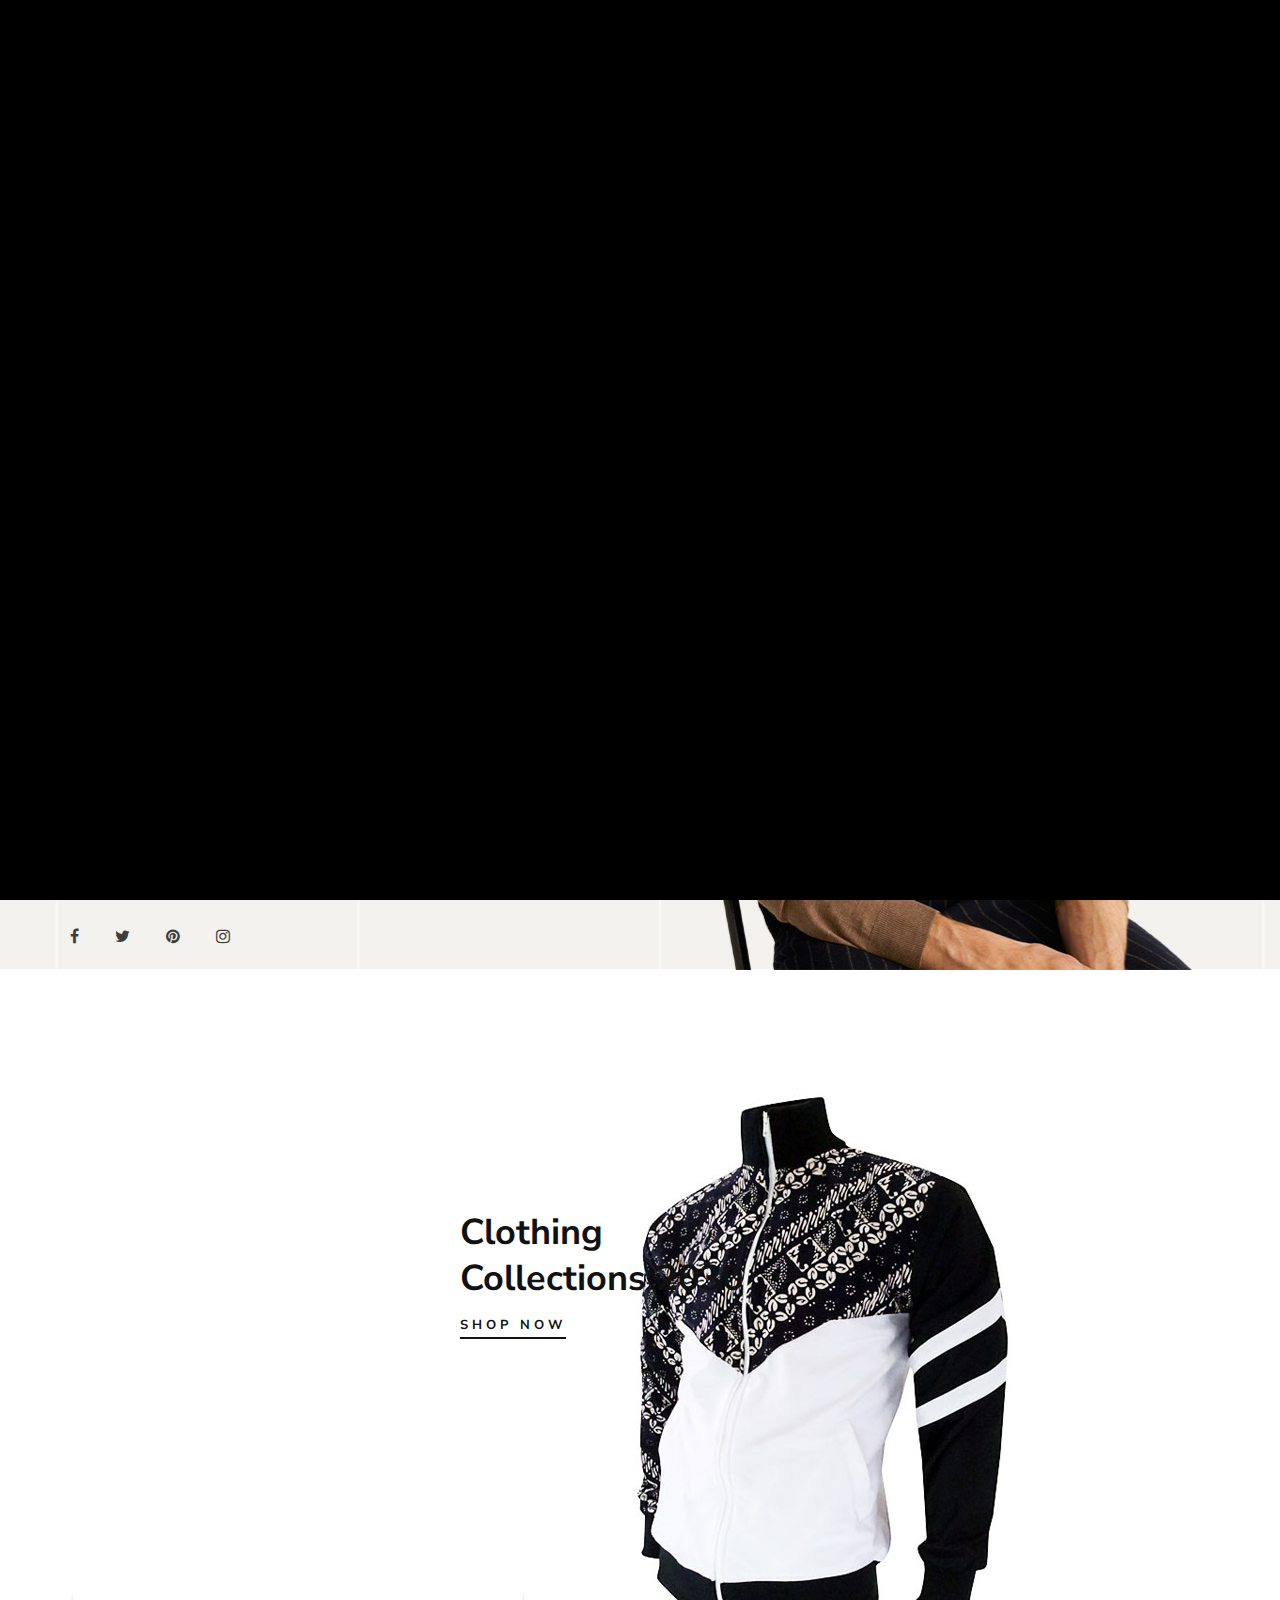
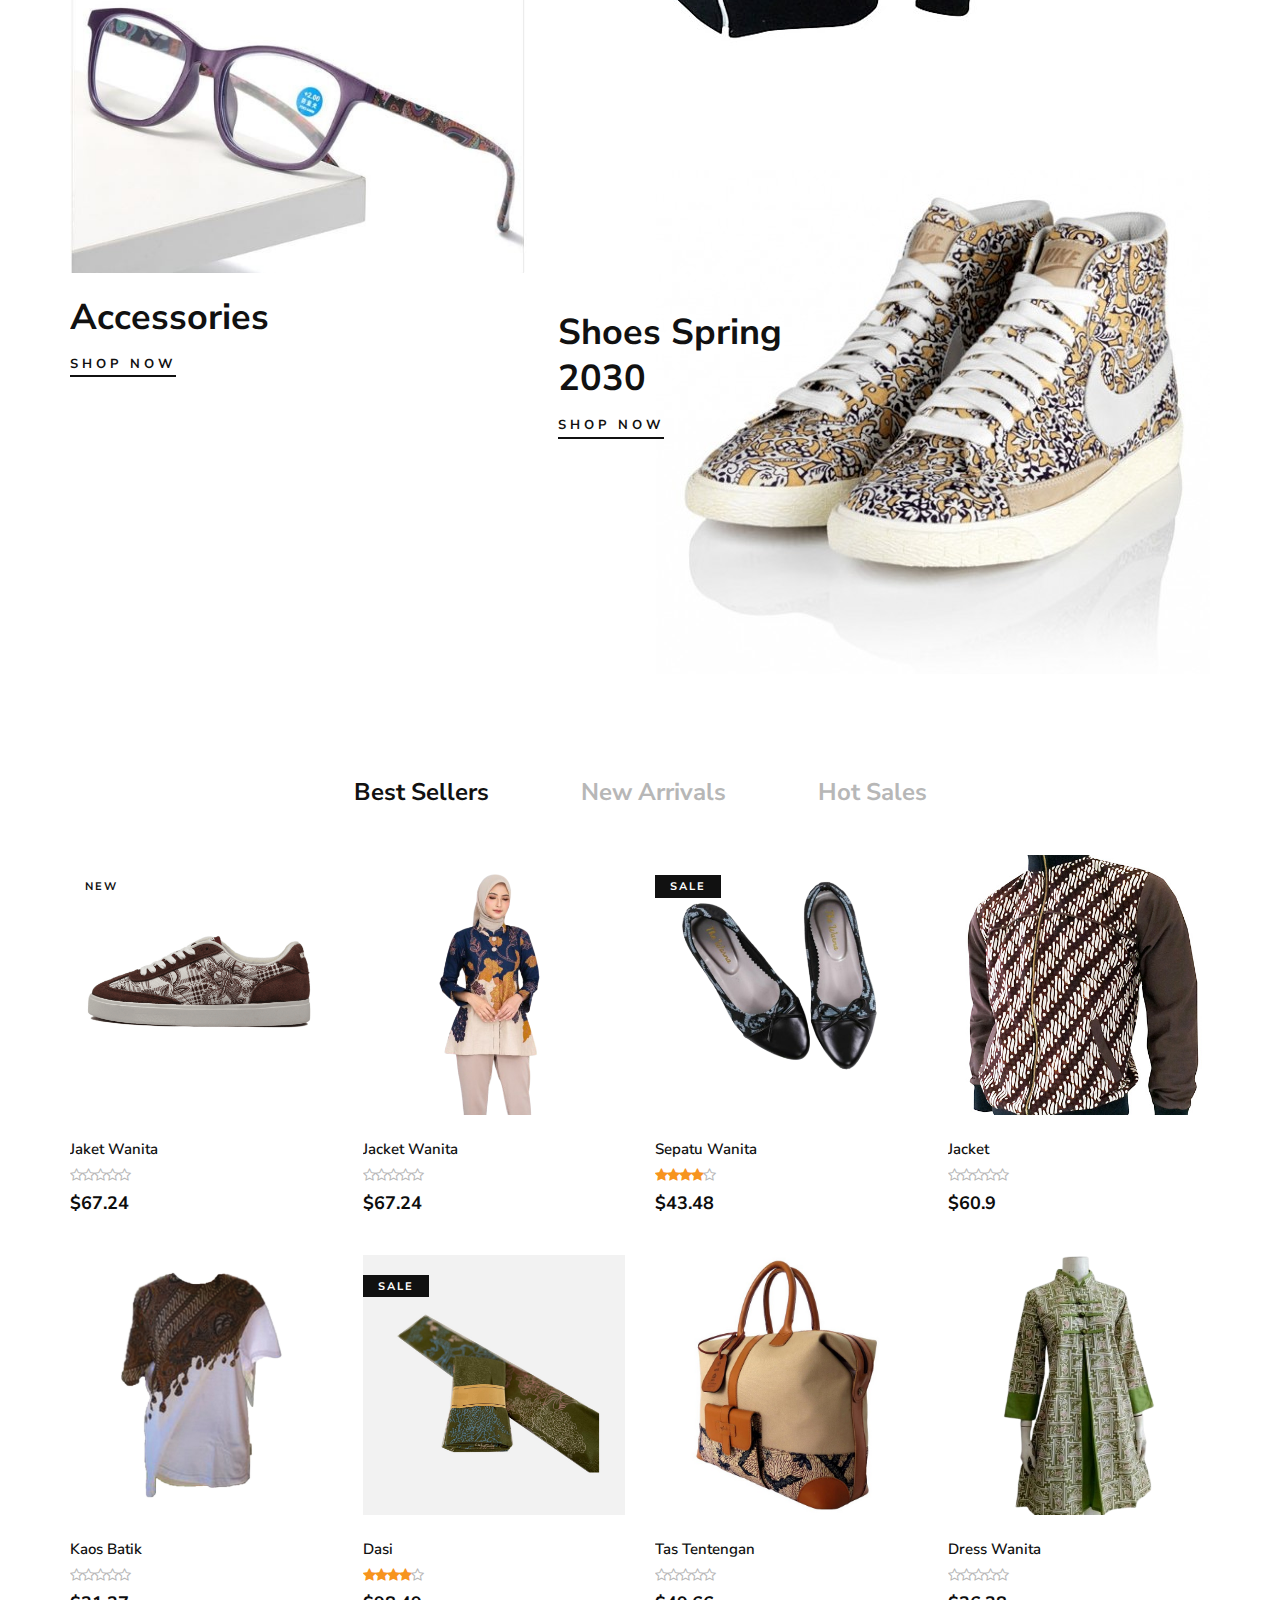
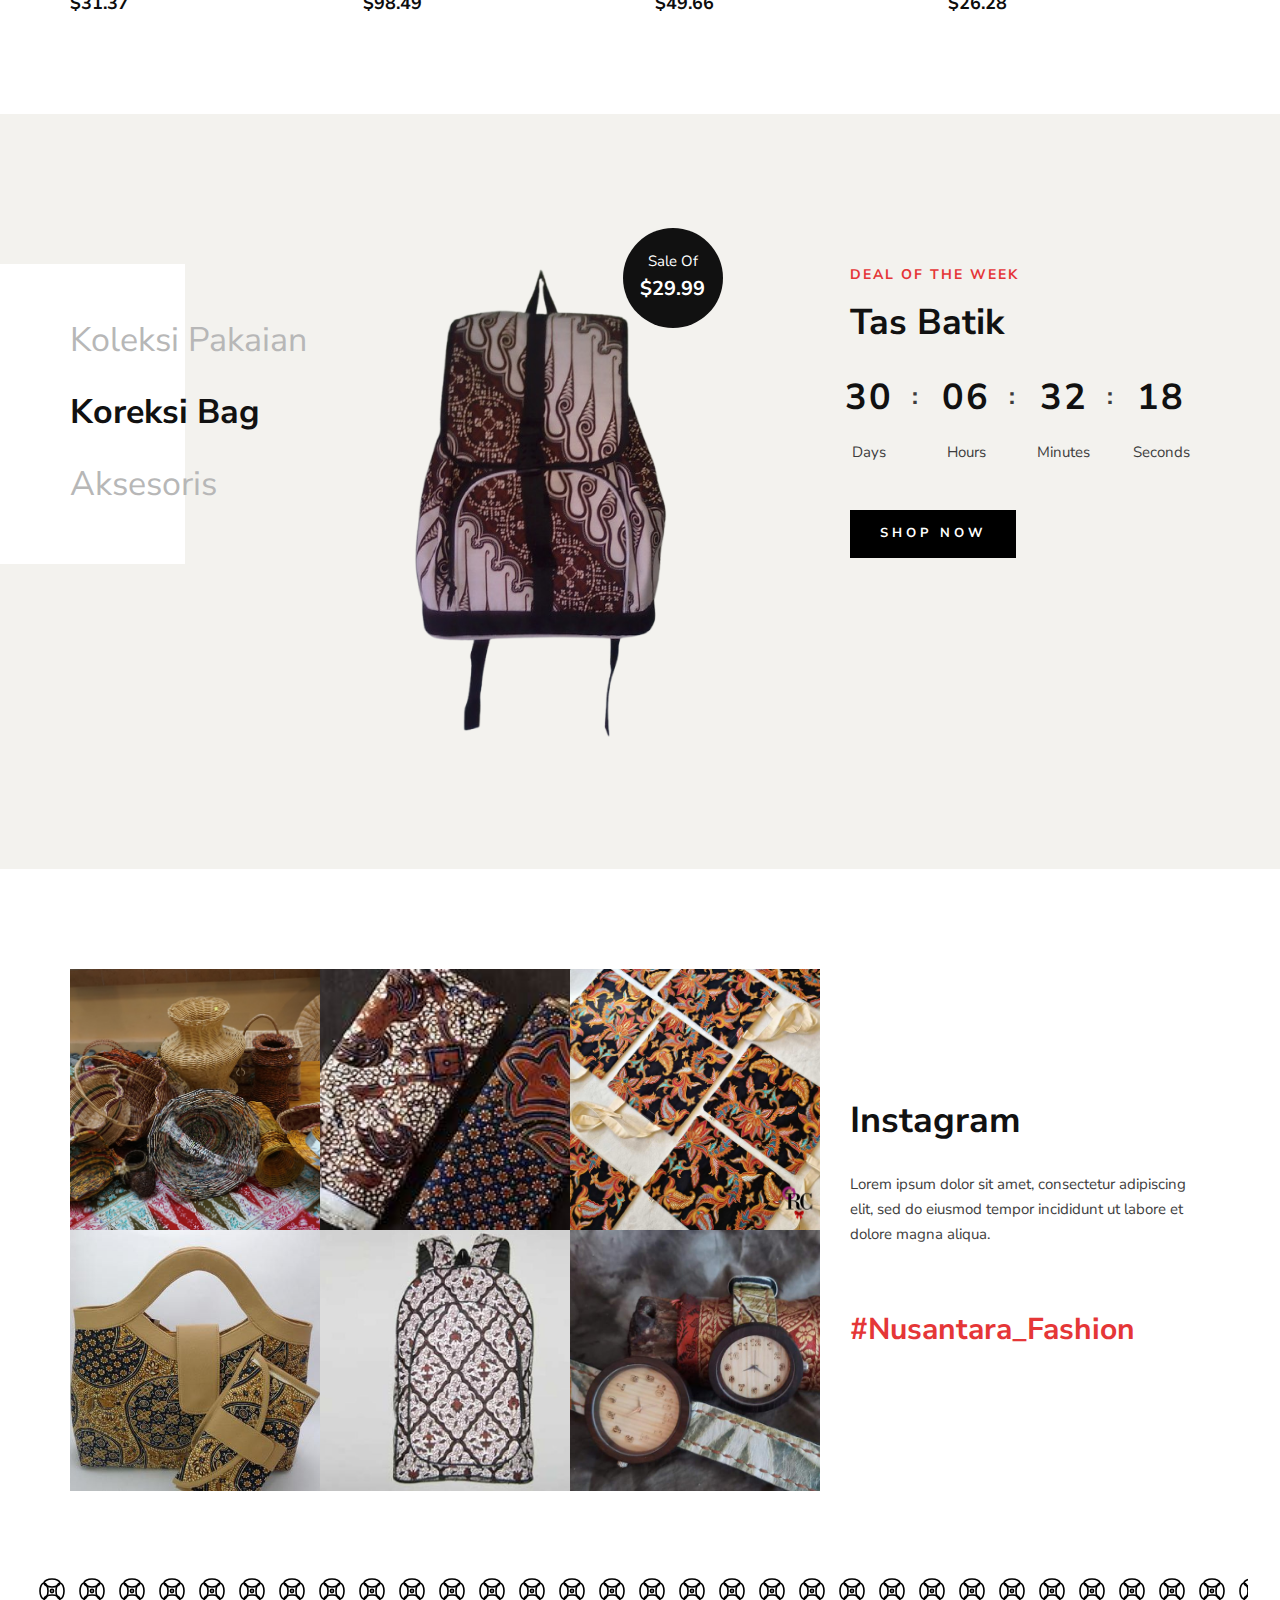
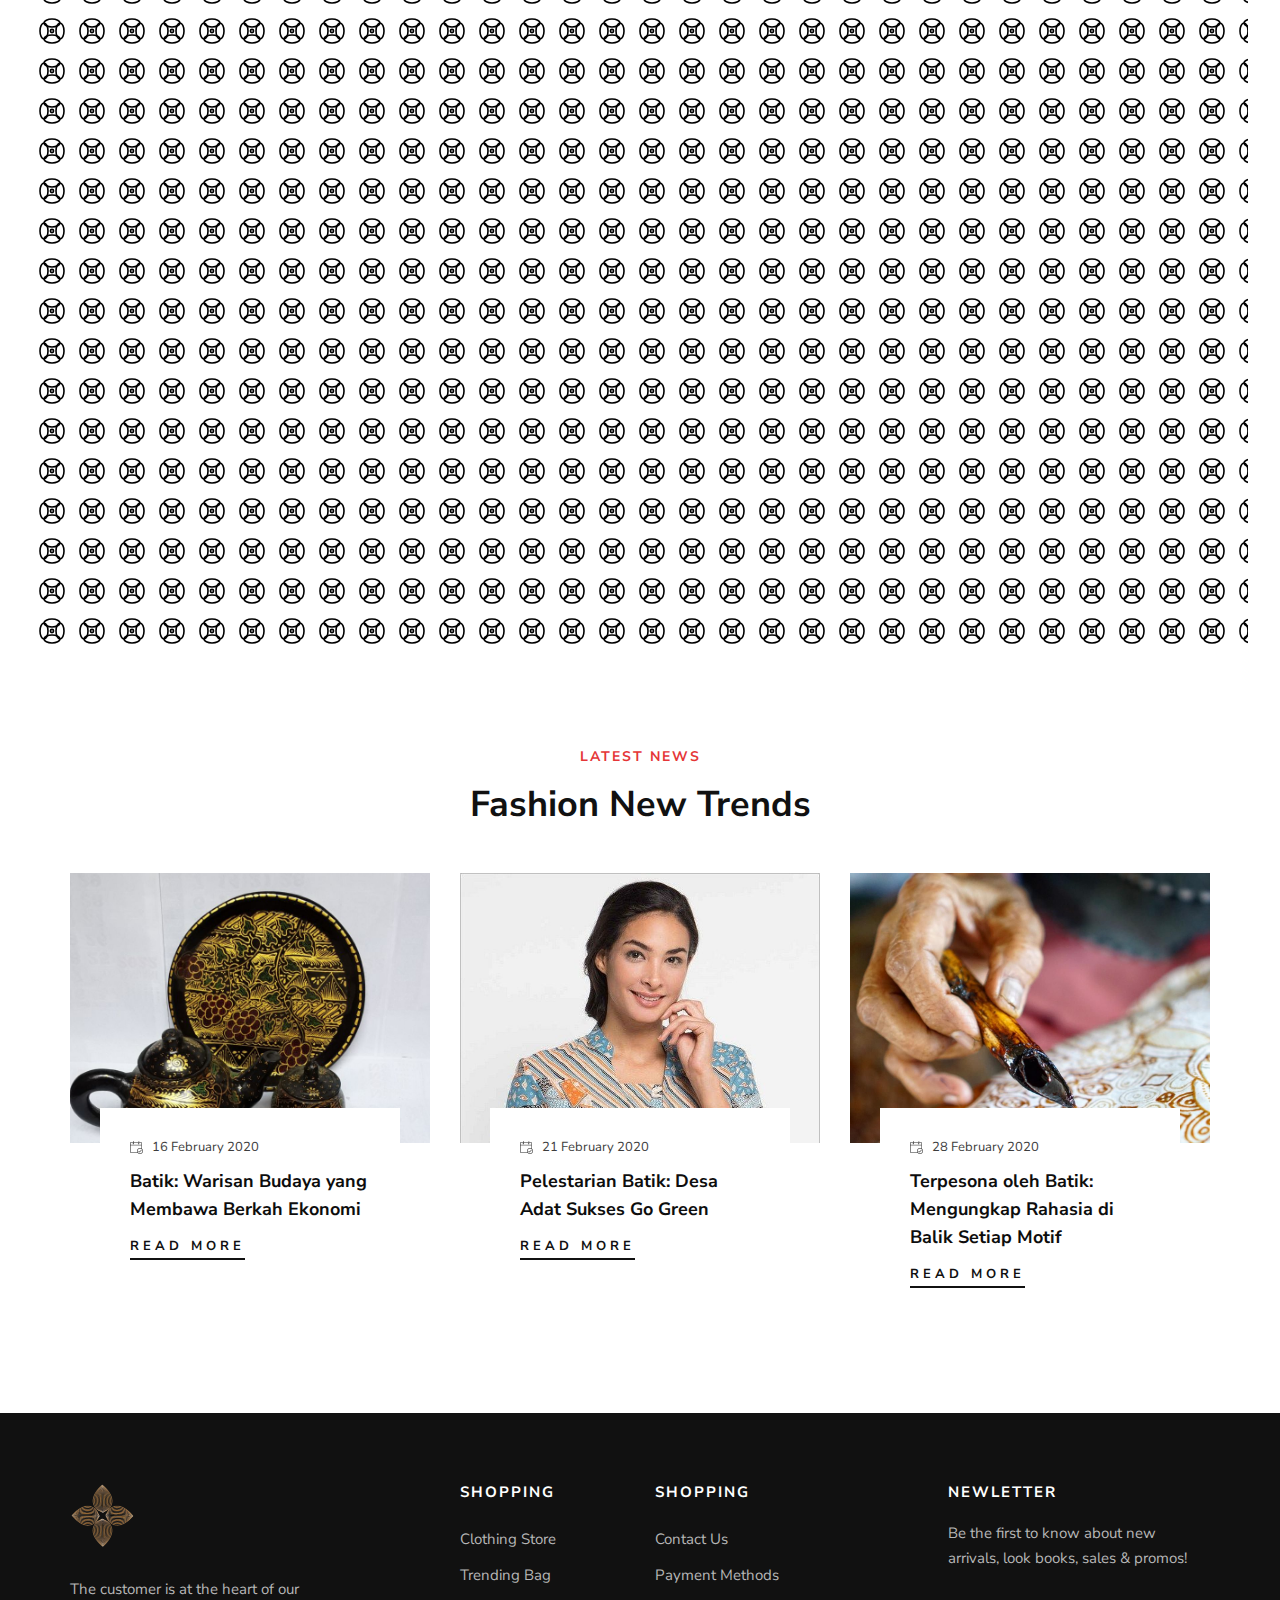
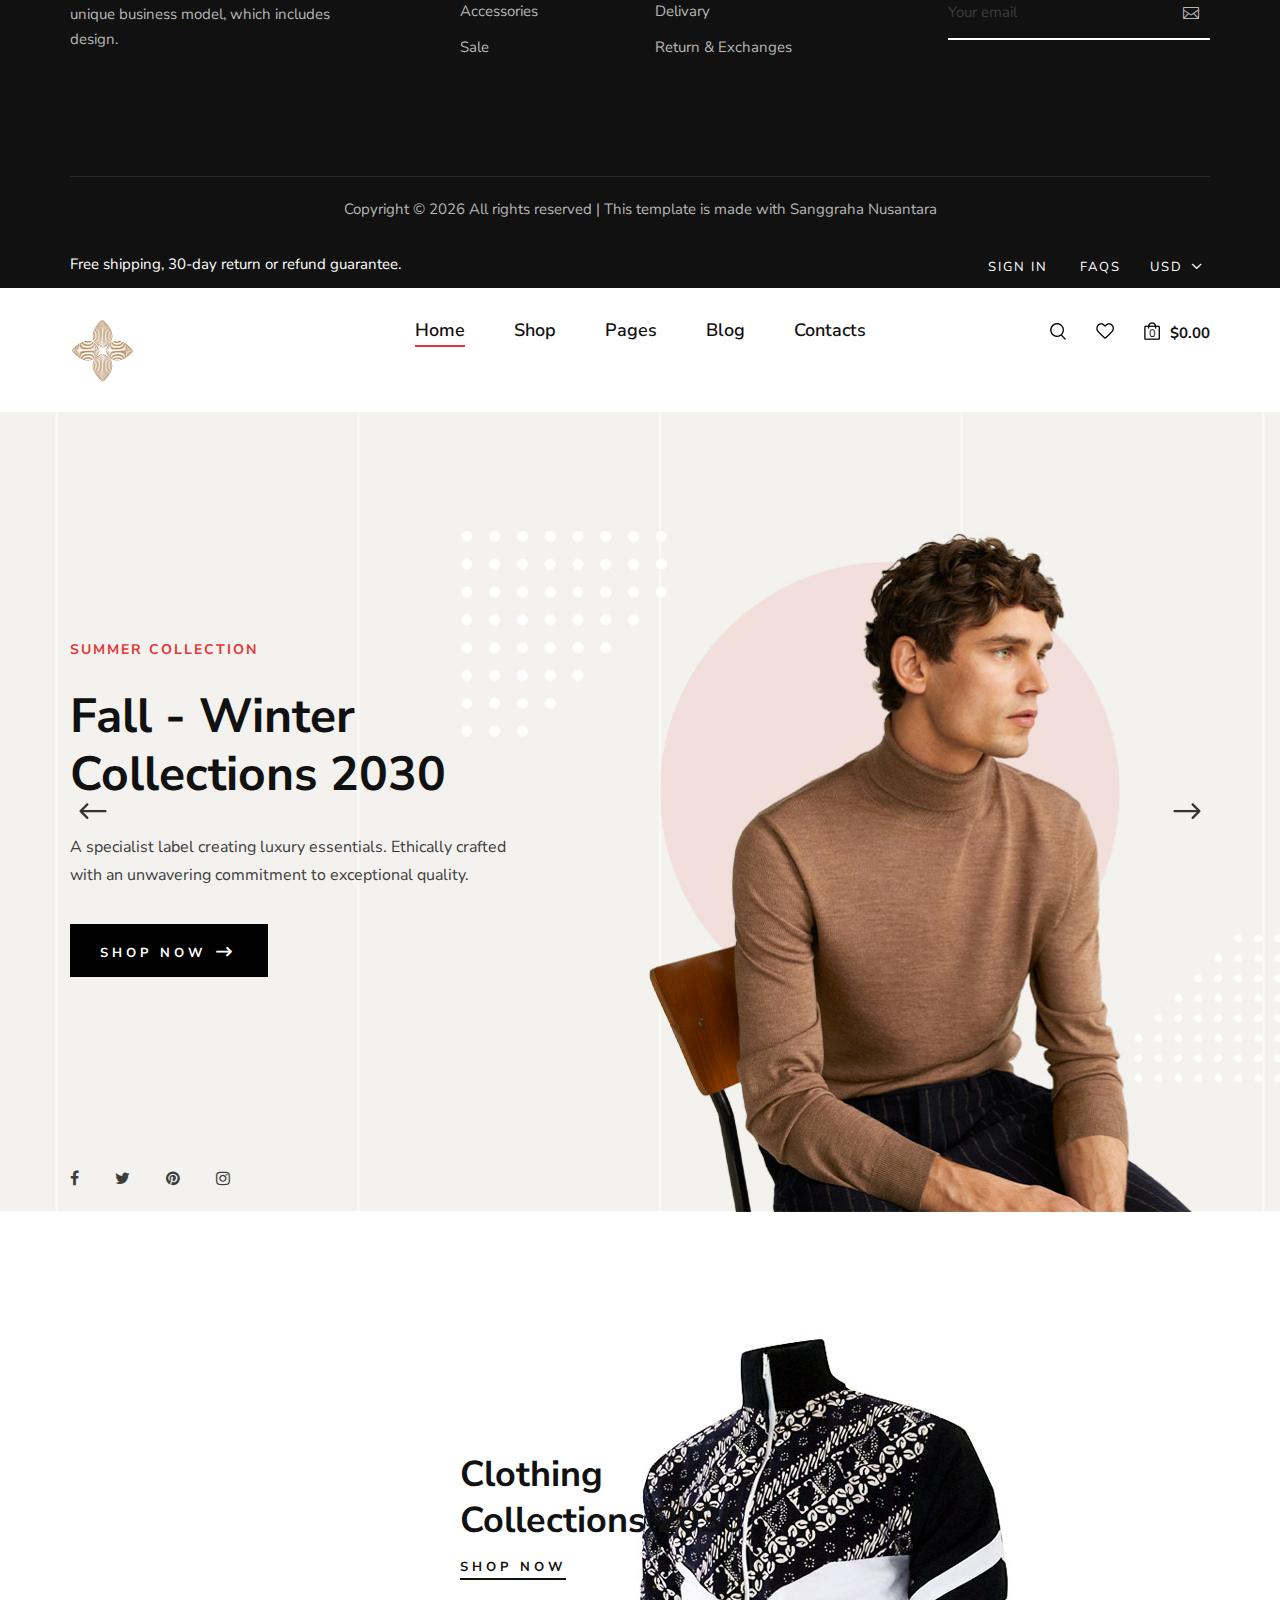
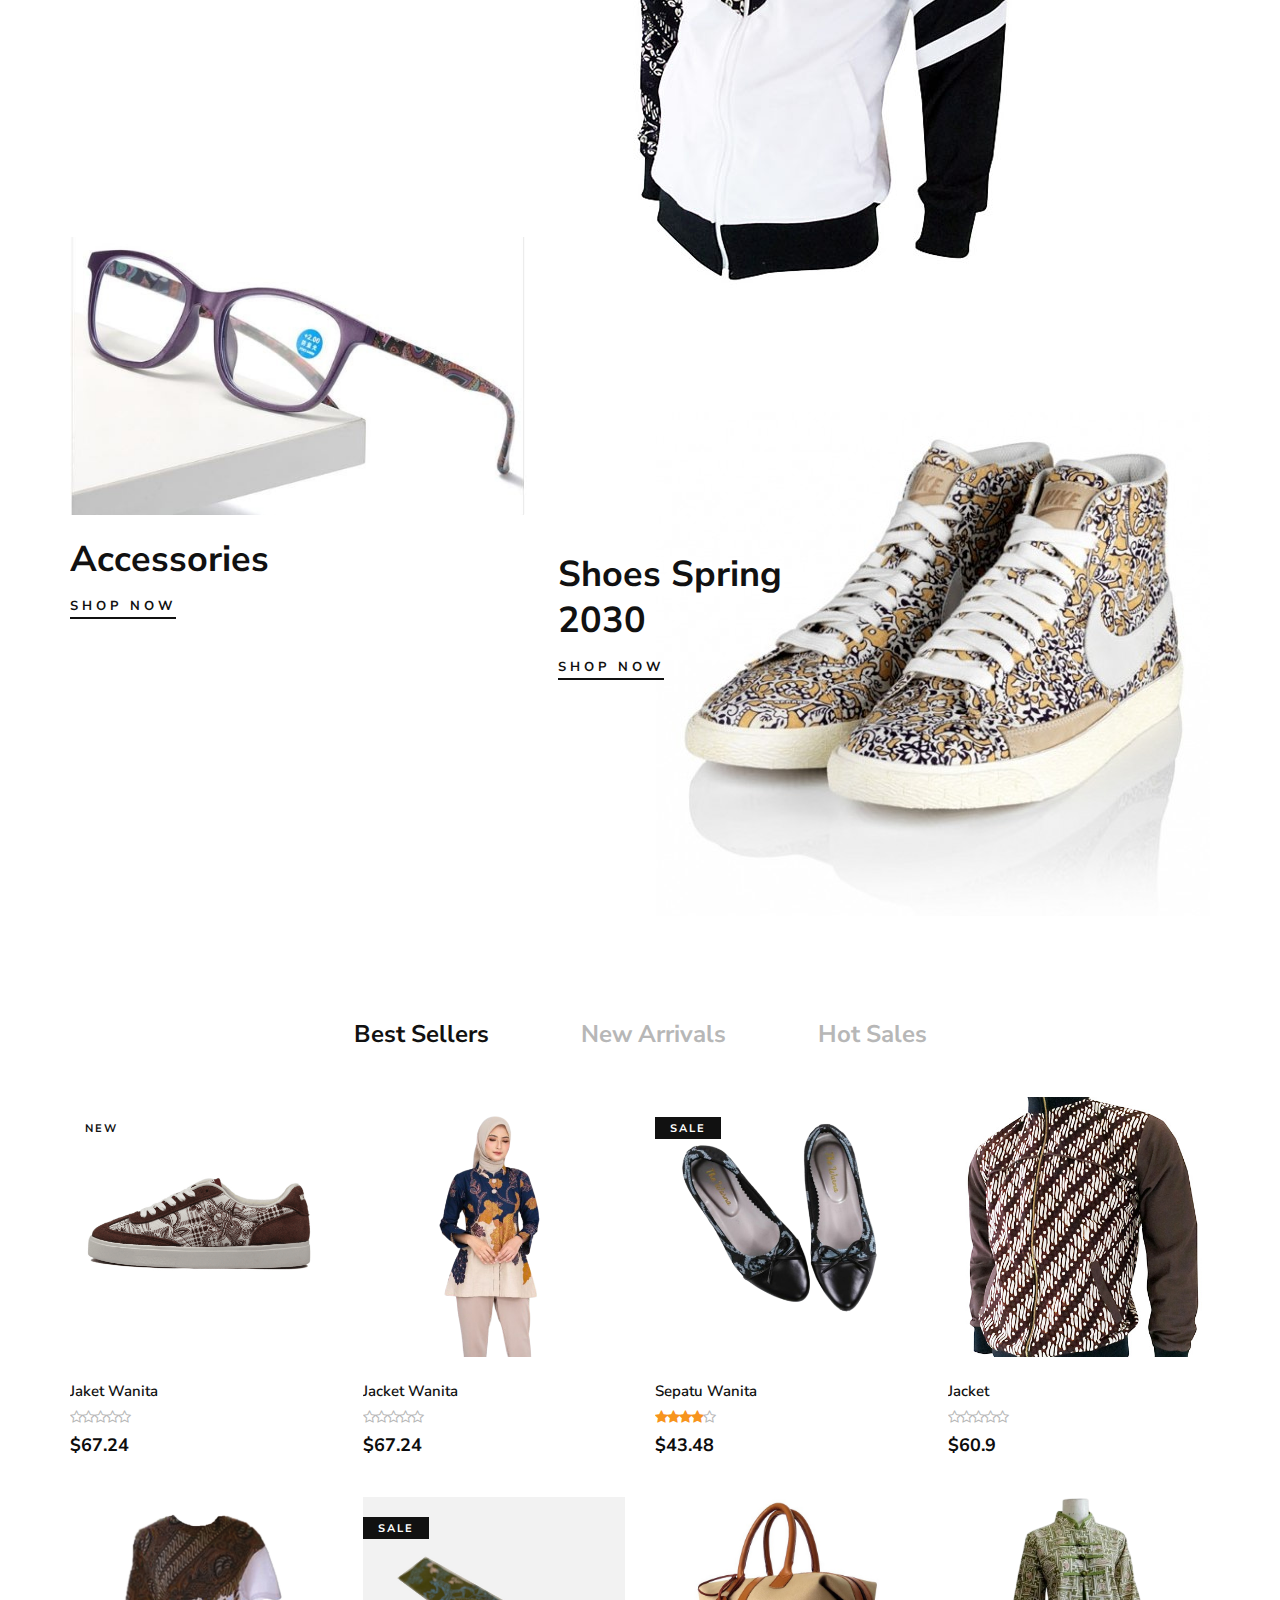
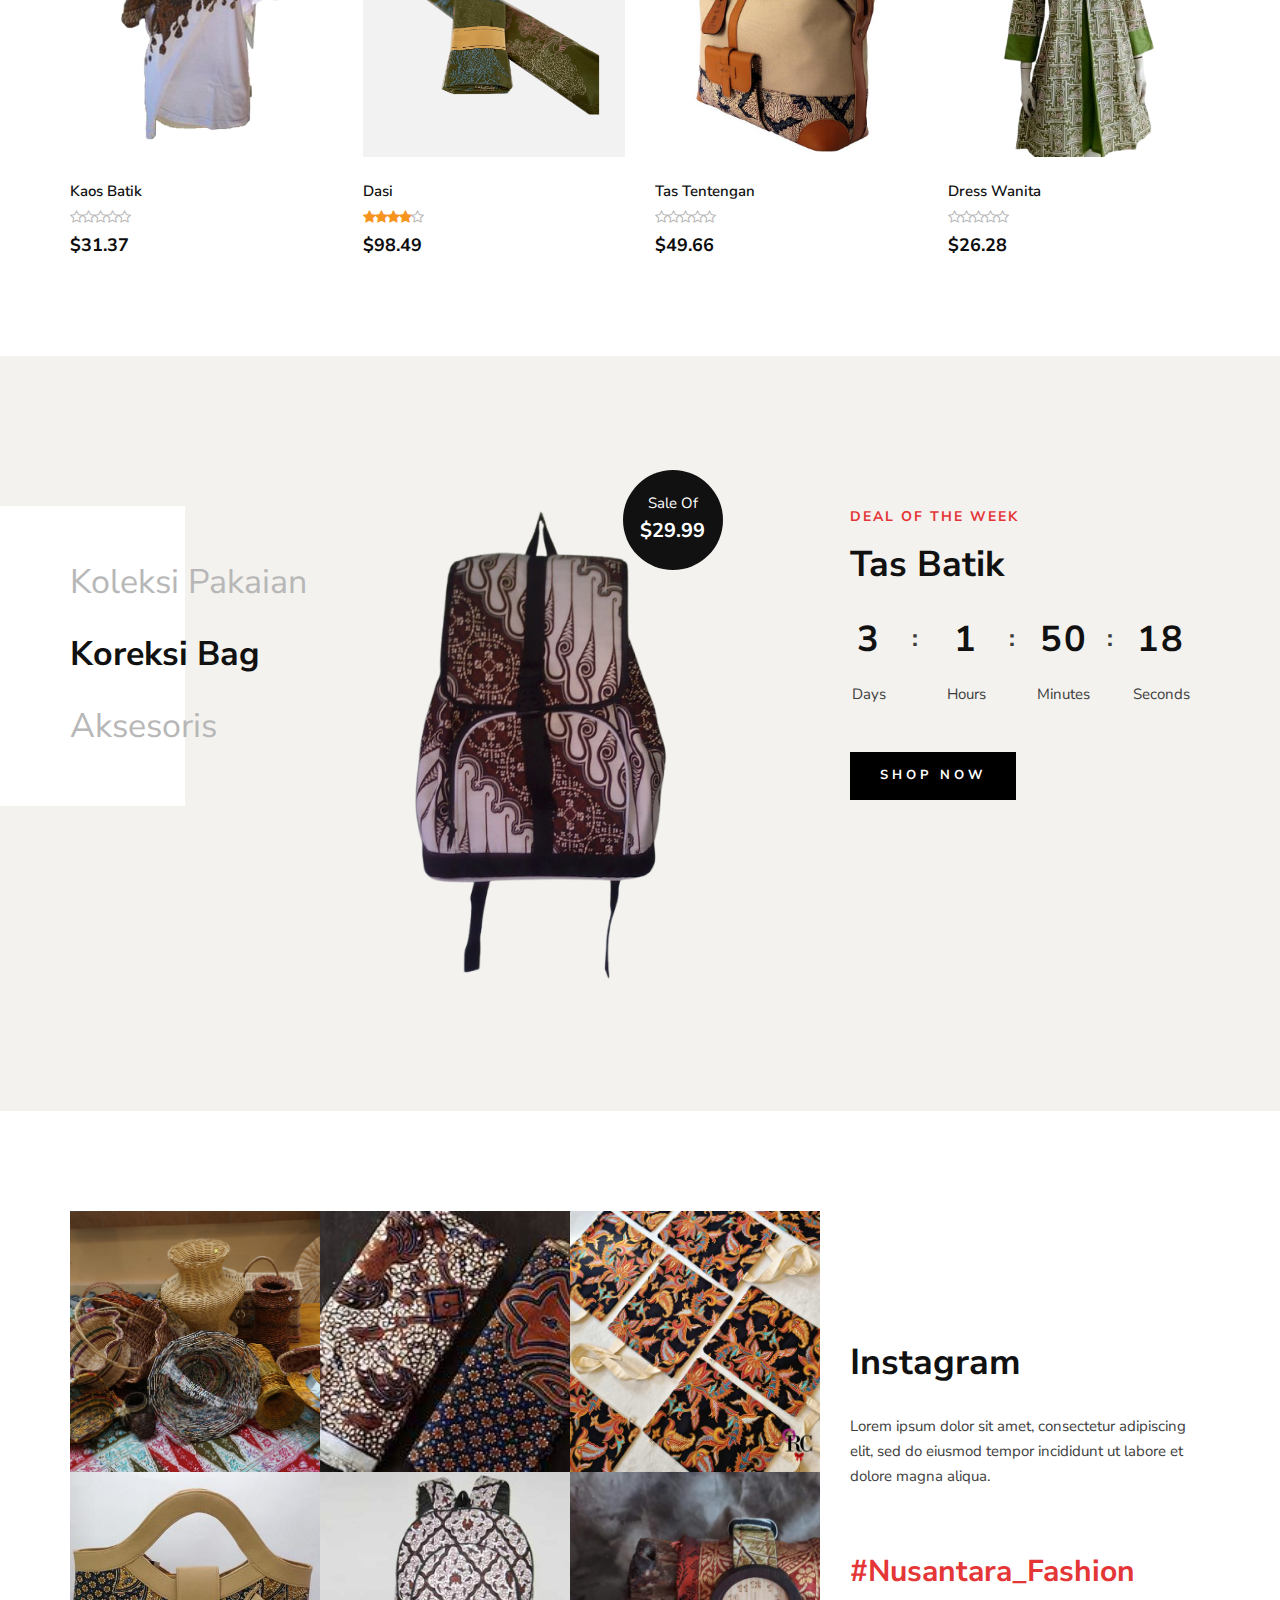
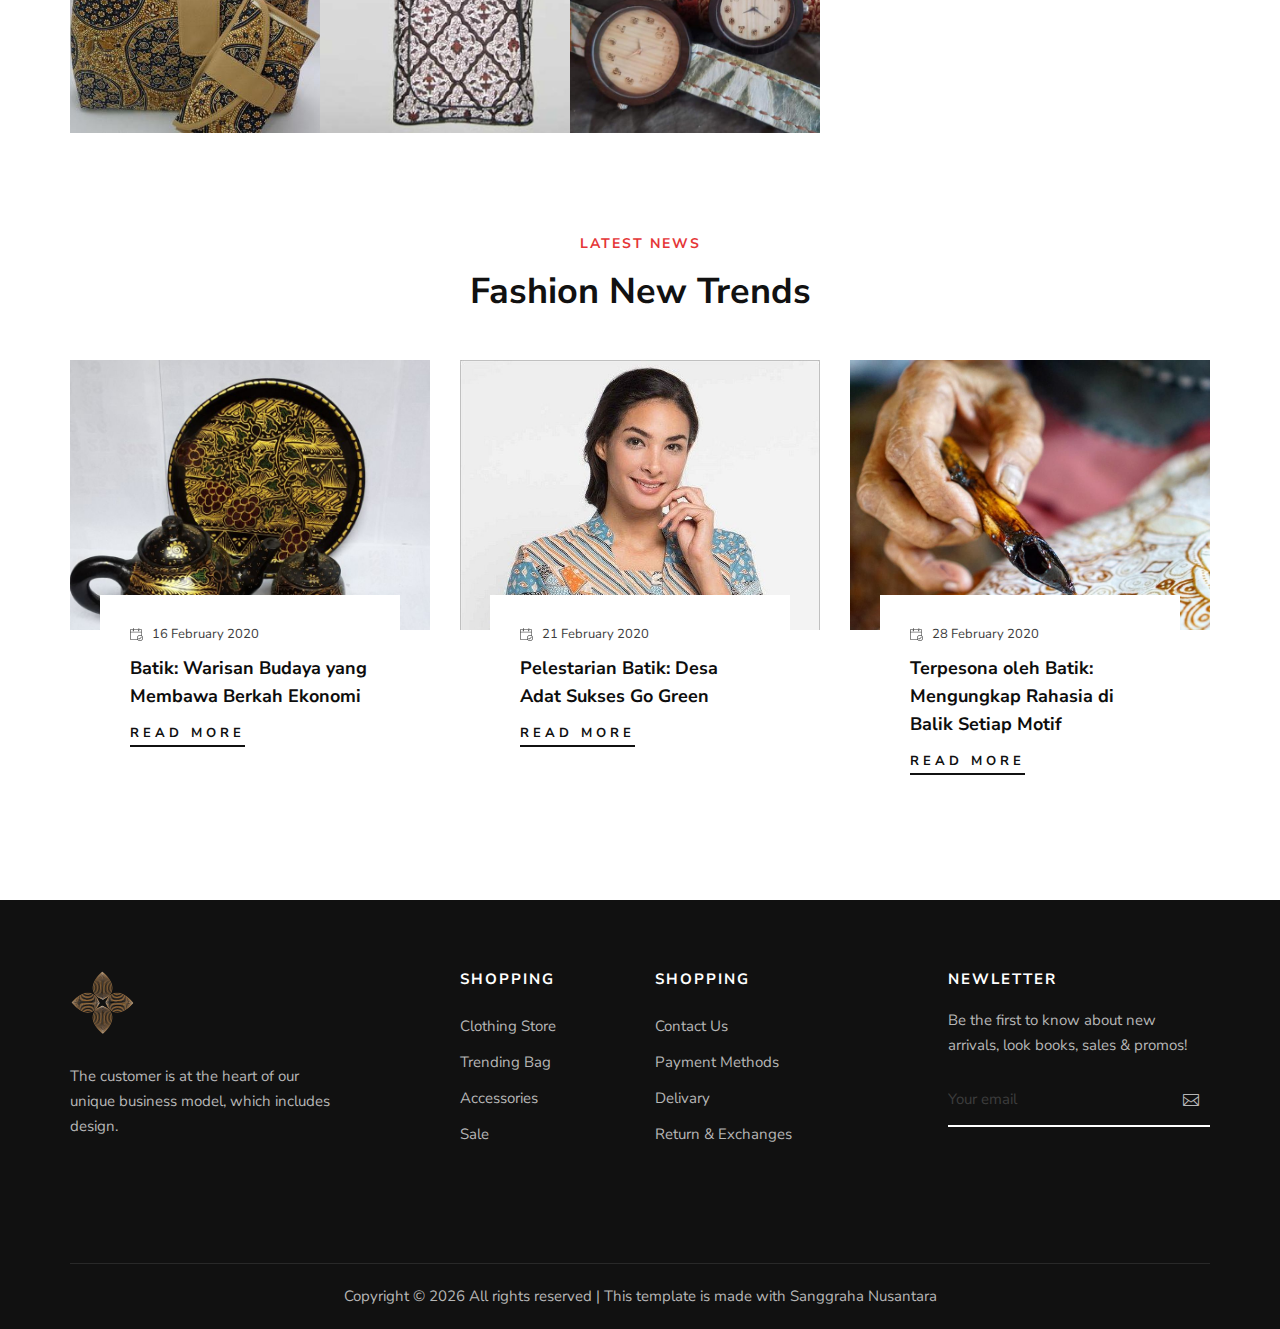
==== commit 1087a9b7: "Update index.html" ====
--- a/index.html
+++ b/index.html
@@ -1,4 +1,7 @@
 <!DOCTYPE html>
+<html lang="zxx">
+
+<head><!DOCTYPE html>
 <html lang="zxx">
 
 <head>
@@ -20,6 +23,66 @@
     <link rel="stylesheet" href="css/owl.carousel.min.css" type="text/css">
     <link rel="stylesheet" href="css/slicknav.min.css" type="text/css">
     <link rel="stylesheet" href="css/style.css" type="text/css">
+    <style>
+    .pembungkus-batik {
+        margin-left:2rem;
+        margin-right: 2rem;
+        margin-top: 5rem;
+      background-color: #fff;
+      display: flex;
+      justify-content: center;
+      align-items: center;
+      height: 75vh;
+      overflow: hidden;
+    }
+
+    .batik-container {
+      position: relative;
+      width: 100%;
+      height: 100%;
+      background-color: #ffffff;
+      overflow: hidden; /* Elemen yang keluar akan tersembunyi */
+    }
+
+    .batik-pattern {
+      position: absolute;
+      width: 100%;
+      height: 100%;
+      background-image: url('data:image/svg+xml;utf8,<svg xmlns="http://www.w3.org/2000/svg" viewBox="0 0 100 100" width="100" height="100"><rect width="100" height="100" fill="%23fff"/><circle cx="50" cy="50" r="4" fill="%23fff" stroke="%23000000" stroke-width="4"/><ellipse cx="50" cy="30" rx="20" ry="10" fill="none" stroke="%23000000" stroke-width="4"/><ellipse cx="50" cy="70" rx="20" ry="10" fill="none" stroke="%23000000" stroke-width="4"/><ellipse cx="30" cy="50" rx="10" ry="20" fill="none" stroke="%23000000" stroke-width="4"/><ellipse cx="70" cy="50" rx="10" ry="20" fill="none" stroke="%23000000" stroke-width="4"/></svg>');
+      background-size: 40px 40px;
+      animation: move-seamless 8s linear infinite, zoom-pattern 8s ease-in-out infinite;
+    }
+
+    @keyframes move-seamless {
+      from {
+        background-position: 0 0;
+      }
+      to {
+        background-position: -40px 0;
+      }
+    }
+
+    @keyframes zoom-pattern {
+      0% {
+        transform: scale(1);
+        opacity: 1;
+      }
+      50% {
+        transform: scale(4);
+        opacity: 1;
+      }
+      75% {
+        transform: scale(4);
+        opacity: 1;
+        background-color: transparent;
+      }
+      100% {
+        transform: scale(4);
+        opacity: 0;
+        background-color: #fff;
+      }
+    }
+    </style>
 </head>
 
 <body>
@@ -586,6 +649,14 @@
     </section>
     <!-- Instagram Section End -->
 
+    <!-- Animasi Lek Begin -->
+    <div class="pembungkus-batik">
+        <div class="batik-container">
+          <div class="batik-pattern"></div>
+        </div>
+    </div>
+    <!-- Animasi Ending Lek -->
+
     <!-- Latest Blog Section Begin -->
     <section class="latest spad">
         <div class="container">
@@ -722,4 +793,725 @@
     <script src="js/main.js"></script>
 </body>
 
-</html>+</html>
+    <meta charset="UTF-8">
+    <meta name="viewport" content="width=device-width, initial-scale=1.0">
+    <meta http-equiv="X-UA-Compatible" content="ie=edge">
+    <title>Sanggraha Nusantara</title>
+
+    <!-- Google Font -->
+    <link href="https://fonts.googleapis.com/css2?family=Nunito+Sans:wght@300;400;600;700;800;900&display=swap"
+    rel="stylesheet">
+
+    <!-- Css Styles -->
+    <link rel="stylesheet" href="css/bootstrap.min.css" type="text/css">
+    <link rel="stylesheet" href="css/font-awesome.min.css" type="text/css">
+    <link rel="stylesheet" href="css/elegant-icons.css" type="text/css">
+    <link rel="stylesheet" href="css/magnific-popup.css" type="text/css">
+    <link rel="stylesheet" href="css/nice-select.css" type="text/css">
+    <link rel="stylesheet" href="css/owl.carousel.min.css" type="text/css">
+    <link rel="stylesheet" href="css/slicknav.min.css" type="text/css">
+    <link rel="stylesheet" href="css/style.css" type="text/css">
+</head>
+
+<body>
+    <!-- Page Preloder -->
+    <div id="preloder">
+        <div class="loader"></div>
+    </div>
+
+    <!-- Offcanvas Menu Begin -->
+    <div class="offcanvas-menu-overlay"></div>
+    <div class="offcanvas-menu-wrapper">
+        <div class="offcanvas__option">
+            <div class="offcanvas__links">
+                <a href="#">Sign in</a>
+                <a href="#">FAQs</a>
+            </div>
+            <div class="offcanvas__top__hover">
+                <span>Usd <i class="arrow_carrot-down"></i></span>
+                <ul>
+                    <li>USD</li>
+                    <li>EUR</li>
+                    <li>USD</li>
+                </ul>
+            </div>
+        </div>
+        <div class="offcanvas__nav__option">
+            <a href="#" class="search-switch"><img src="img/icon/search.png" alt=""></a>
+            <a href="#"><img src="img/icon/heart.png" alt=""></a>
+            <a href="#"><img src="img/icon/cart.png" alt=""> <span>0</span></a>
+            <div class="price">$0.00</div>
+        </div>
+        <div id="mobile-menu-wrap"></div>
+        <div class="offcanvas__text">
+            <p>Free shipping, 30-day return or refund guarantee.</p>
+        </div>
+    </div>
+    <!-- Offcanvas Menu End -->
+
+    <!-- Header Section Begin -->
+    <header class="header">
+        <div class="header__top">
+            <div class="container">
+                <div class="row">
+                    <div class="col-lg-6 col-md-7">
+                        <div class="header__top__left">
+                            <p>Free shipping, 30-day return or refund guarantee.</p>
+                        </div>
+                    </div>
+                    <div class="col-lg-6 col-md-5">
+                        <div class="header__top__right">
+                            <div class="header__top__links">
+                                <a href="#">Sign in</a>
+                                <a href="#">FAQs</a>
+                            </div>
+                            <div class="header__top__hover">
+                                <span>Usd <i class="arrow_carrot-down"></i></span>
+                                <ul>
+                                    <li>USD</li>
+                                    <li>EUR</li>
+                                    <li>USD</li>
+                                </ul>
+                            </div>
+                        </div>
+                    </div>
+                </div>
+            </div>
+        </div>
+        <div class="container">
+            <div class="row">
+                <div class="col-lg-3 col-md-3">
+                    <div class="header__logo">
+                        <a href="./index.html"><img style="width:4rem; height:4rem;" src="img/logo.png" alt="Sanggraha Nusantara"></a>
+                    </div>
+                </div>
+                <div class="col-lg-6 col-md-6">
+                    <nav class="header__menu mobile-menu">
+                        <ul>
+                            <li class="active"><a href="./index.html">Home</a></li>
+                            <li><a href="./shop.html">Shop</a></li>
+                            <li><a href="#">Pages</a>
+                                <ul class="dropdown">
+                                    <li><a href="./about.html">About Us</a></li>
+                                    <li><a href="./shop-details.html">Shop Details</a></li>
+                                    <li><a href="./shopping-cart.html">Shopping Cart</a></li>
+                                    <li><a href="./checkout.html">Check Out</a></li>
+                                    <li><a href="./blog-details.html">Blog Details</a></li>
+                                </ul>
+                            </li>
+                            <li><a href="./blog.html">Blog</a></li>
+                            <li><a href="./contact.html">Contacts</a></li>
+                        </ul>
+                    </nav>
+                </div>
+                <div class="col-lg-3 col-md-3">
+                    <div class="header__nav__option">
+                        <a href="#" class="search-switch"><img src="img/icon/search.png" alt=""></a>
+                        <a href="#"><img src="img/icon/heart.png" alt=""></a>
+                        <a href="#"><img src="img/icon/cart.png" alt=""> <span>0</span></a>
+                        <div class="price">$0.00</div>
+                    </div>
+                </div>
+            </div>
+            <div class="canvas__open"><i class="fa fa-bars"></i></div>
+        </div>
+    </header>
+    <!-- Header Section End -->
+
+    <!-- Hero Section Begin -->
+    <section class="hero">
+        <div class="hero__slider owl-carousel">
+            <div class="hero__items set-bg" data-setbg="img/hero/hero-1.jpg">
+                <div class="container">
+                    <div class="row">
+                        <div class="col-xl-5 col-lg-7 col-md-8">
+                            <div class="hero__text">
+                                <h6>Summer Collection</h6>
+                                <h2>Fall - Winter Collections 2030</h2>
+                                <p>A specialist label creating luxury essentials. Ethically crafted with an unwavering
+                                commitment to exceptional quality.</p>
+                                <a href="#" class="primary-btn">Shop now <span class="arrow_right"></span></a>
+                                <div class="hero__social">
+                                    <a href="#"><i class="fa fa-facebook"></i></a>
+                                    <a href="#"><i class="fa fa-twitter"></i></a>
+                                    <a href="#"><i class="fa fa-pinterest"></i></a>
+                                    <a href="#"><i class="fa fa-instagram"></i></a>
+                                </div>
+                            </div>
+                        </div>
+                    </div>
+                </div>
+            </div>
+            <div class="hero__items set-bg" data-setbg="img/hero/hero-2.jpg">
+                <div class="container">
+                    <div class="row">
+                        <div class="col-xl-5 col-lg-7 col-md-8">
+                            <div class="hero__text">
+                                <h6>Summer Collection</h6>
+                                <h2>Fall - Winter Collections 2030</h2>
+                                <p>A specialist label creating luxury essentials. Ethically crafted with an unwavering
+                                commitment to exceptional quality.</p>
+                                <a href="#" class="primary-btn">Shop now <span class="arrow_right"></span></a>
+                                <div class="hero__social">
+                                    <a href="#"><i class="fa fa-facebook"></i></a>
+                                    <a href="#"><i class="fa fa-twitter"></i></a>
+                                    <a href="#"><i class="fa fa-pinterest"></i></a>
+                                    <a href="#"><i class="fa fa-instagram"></i></a>
+                                </div>
+                            </div>
+                        </div>
+                    </div>
+                </div>
+            </div>
+        </div>
+    </section>
+    <!-- Hero Section End -->
+
+    <!-- Banner Section Begin -->
+    <section class="banner spad">
+        <div class="container">
+            <div class="row">
+                <div class="col-lg-7 offset-lg-4">
+                    <div class="banner__item">
+                        <div class="banner__item__pic">
+                            <img src="img/banner/banner-1.jpg" alt="">
+                        </div>
+                        <div class="banner__item__text">
+                            <h2>Clothing Collections 2030</h2>
+                            <a href="#">Shop now</a>
+                        </div>
+                    </div>
+                </div>
+                <div class="col-lg-5">
+                    <div class="banner__item banner__item--middle">
+                        <div class="banner__item__pic">
+                            <img src="img/banner/banner-2.jpg" alt="">
+                        </div>
+                        <div class="banner__item__text">
+                            <h2>Accessories</h2>
+                            <a href="#">Shop now</a>
+                        </div>
+                    </div>
+                </div>
+                <div class="col-lg-7">
+                    <div class="banner__item banner__item--last">
+                        <div class="banner__item__pic">
+                            <img src="img/banner/banner-3.jpg" alt="">
+                        </div>
+                        <div class="banner__item__text">
+                            <h2>Shoes Spring 2030</h2>
+                            <a href="#">Shop now</a>
+                        </div>
+                    </div>
+                </div>
+            </div>
+        </div>
+    </section>
+    <!-- Banner Section End -->
+
+    <!-- Product Section Begin -->
+    <section class="product spad">
+        <div class="container">
+            <div class="row">
+                <div class="col-lg-12">
+                    <ul class="filter__controls">
+                        <li class="active" data-filter="*">Best Sellers</li>
+                        <li data-filter=".new-arrivals">New Arrivals</li>
+                        <li data-filter=".hot-sales">Hot Sales</li>
+                    </ul>
+                </div>
+            </div>
+            <div class="row product__filter">
+                <div class="col-lg-3 col-md-6 col-sm-6 col-md-6 col-sm-6 mix new-arrivals">
+                    <div class="product__item">
+                        <div class="product__item__pic set-bg" data-setbg="img/product/product-1.jpg">
+                            <span class="label">New</span>
+                            <ul class="product__hover">
+                                <li><a href="#"><img src="img/icon/heart.png" alt=""></a></li>
+                                <li><a href="#"><img src="img/icon/compare.png" alt=""> <span>Compare</span></a></li>
+                                <li><a href="#"><img src="img/icon/search.png" alt=""></a></li>
+                            </ul>
+                        </div>
+                        <div class="product__item__text">
+                            <h6>Jaket Wanita</h6>
+                            <a href="#" class="add-cart">+ Add To Cart</a>
+                            <div class="rating">
+                                <i class="fa fa-star-o"></i>
+                                <i class="fa fa-star-o"></i>
+                                <i class="fa fa-star-o"></i>
+                                <i class="fa fa-star-o"></i>
+                                <i class="fa fa-star-o"></i>
+                            </div>
+                            <h5>$67.24</h5>
+                            <div class="product__color__select">
+                                <label for="pc-1">
+                                    <input type="radio" id="pc-1">
+                                </label>
+                                <label class="active black" for="pc-2">
+                                    <input type="radio" id="pc-2">
+                                </label>
+                                <label class="grey" for="pc-3">
+                                    <input type="radio" id="pc-3">
+                                </label>
+                            </div>
+                        </div>
+                    </div>
+                </div>
+                <div class="col-lg-3 col-md-6 col-sm-6 col-md-6 col-sm-6 mix hot-sales">
+                    <div class="product__item">
+                        <div class="product__item__pic set-bg" data-setbg="img/product/product-2.jpg">
+                            <ul class="product__hover">
+                                <li><a href="#"><img src="img/icon/heart.png" alt=""></a></li>
+                                <li><a href="#"><img src="img/icon/compare.png" alt=""> <span>Compare</span></a></li>
+                                <li><a href="#"><img src="img/icon/search.png" alt=""></a></li>
+                            </ul>
+                        </div>
+                        <div class="product__item__text">
+                            <h6>Jacket Wanita</h6>
+                            <a href="#" class="add-cart">+ Add To Cart</a>
+                            <div class="rating">
+                                <i class="fa fa-star-o"></i>
+                                <i class="fa fa-star-o"></i>
+                                <i class="fa fa-star-o"></i>
+                                <i class="fa fa-star-o"></i>
+                                <i class="fa fa-star-o"></i>
+                            </div>
+                            <h5>$67.24</h5>
+                            <div class="product__color__select">
+                                <label for="pc-4">
+                                    <input type="radio" id="pc-4">
+                                </label>
+                                <label class="active black" for="pc-5">
+                                    <input type="radio" id="pc-5">
+                                </label>
+                                <label class="grey" for="pc-6">
+                                    <input type="radio" id="pc-6">
+                                </label>
+                            </div>
+                        </div>
+                    </div>
+                </div>
+                <div class="col-lg-3 col-md-6 col-sm-6 col-md-6 col-sm-6 mix new-arrivals">
+                    <div class="product__item sale">
+                        <div class="product__item__pic set-bg" data-setbg="img/product/product-3.jpg">
+                            <span class="label">Sale</span>
+                            <ul class="product__hover">
+                                <li><a href="#"><img src="img/icon/heart.png" alt=""></a></li>
+                                <li><a href="#"><img src="img/icon/compare.png" alt=""> <span>Compare</span></a></li>
+                                <li><a href="#"><img src="img/icon/search.png" alt=""></a></li>
+                            </ul>
+                        </div>
+                        <div class="product__item__text">
+                            <h6>Sepatu Wanita</h6>
+                            <a href="#" class="add-cart">+ Add To Cart</a>
+                            <div class="rating">
+                                <i class="fa fa-star"></i>
+                                <i class="fa fa-star"></i>
+                                <i class="fa fa-star"></i>
+                                <i class="fa fa-star"></i>
+                                <i class="fa fa-star-o"></i>
+                            </div>
+                            <h5>$43.48</h5>
+                            <div class="product__color__select">
+                                <label for="pc-7">
+                                    <input type="radio" id="pc-7">
+                                </label>
+                                <label class="active black" for="pc-8">
+                                    <input type="radio" id="pc-8">
+                                </label>
+                                <label class="grey" for="pc-9">
+                                    <input type="radio" id="pc-9">
+                                </label>
+                            </div>
+                        </div>
+                    </div>
+                </div>
+                <div class="col-lg-3 col-md-6 col-sm-6 col-md-6 col-sm-6 mix hot-sales">
+                    <div class="product__item">
+                        <div class="product__item__pic set-bg" data-setbg="img/product/product-4.jpg">
+                            <ul class="product__hover">
+                                <li><a href="#"><img src="img/icon/heart.png" alt=""></a></li>
+                                <li><a href="#"><img src="img/icon/compare.png" alt=""> <span>Compare</span></a></li>
+                                <li><a href="#"><img src="img/icon/search.png" alt=""></a></li>
+                            </ul>
+                        </div>
+                        <div class="product__item__text">
+                            <h6>Jacket</h6>
+                            <a href="#" class="add-cart">+ Add To Cart</a>
+                            <div class="rating">
+                                <i class="fa fa-star-o"></i>
+                                <i class="fa fa-star-o"></i>
+                                <i class="fa fa-star-o"></i>
+                                <i class="fa fa-star-o"></i>
+                                <i class="fa fa-star-o"></i>
+                            </div>
+                            <h5>$60.9</h5>
+                            <div class="product__color__select">
+                                <label for="pc-10">
+                                    <input type="radio" id="pc-10">
+                                </label>
+                                <label class="active black" for="pc-11">
+                                    <input type="radio" id="pc-11">
+                                </label>
+                                <label class="grey" for="pc-12">
+                                    <input type="radio" id="pc-12">
+                                </label>
+                            </div>
+                        </div>
+                    </div>
+                </div>
+                <div class="col-lg-3 col-md-6 col-sm-6 col-md-6 col-sm-6 mix new-arrivals">
+                    <div class="product__item">
+                        <div class="product__item__pic set-bg" data-setbg="img/product/product-5.jpg">
+                            <ul class="product__hover">
+                                <li><a href="#"><img src="img/icon/heart.png" alt=""></a></li>
+                                <li><a href="#"><img src="img/icon/compare.png" alt=""> <span>Compare</span></a></li>
+                                <li><a href="#"><img src="img/icon/search.png" alt=""></a></li>
+                            </ul>
+                        </div>
+                        <div class="product__item__text">
+                            <h6>Kaos Batik</h6>
+                            <a href="#" class="add-cart">+ Add To Cart</a>
+                            <div class="rating">
+                                <i class="fa fa-star-o"></i>
+                                <i class="fa fa-star-o"></i>
+                                <i class="fa fa-star-o"></i>
+                                <i class="fa fa-star-o"></i>
+                                <i class="fa fa-star-o"></i>
+                            </div>
+                            <h5>$31.37</h5>
+                            <div class="product__color__select">
+                                <label for="pc-13">
+                                    <input type="radio" id="pc-13">
+                                </label>
+                                <label class="active black" for="pc-14">
+                                    <input type="radio" id="pc-14">
+                                </label>
+                                <label class="grey" for="pc-15">
+                                    <input type="radio" id="pc-15">
+                                </label>
+                            </div>
+                        </div>
+                    </div>
+                </div>
+                <div class="col-lg-3 col-md-6 col-sm-6 col-md-6 col-sm-6 mix hot-sales">
+                    <div class="product__item sale">
+                        <div class="product__item__pic set-bg" data-setbg="img/product/product-6.jpg">
+                            <span class="label">Sale</span>
+                            <ul class="product__hover">
+                                <li><a href="#"><img src="img/icon/heart.png" alt=""></a></li>
+                                <li><a href="#"><img src="img/icon/compare.png" alt=""> <span>Compare</span></a></li>
+                                <li><a href="#"><img src="img/icon/search.png" alt=""></a></li>
+                            </ul>
+                        </div>
+                        <div class="product__item__text">
+                            <h6>Dasi</h6>
+                            <a href="#" class="add-cart">+ Add To Cart</a>
+                            <div class="rating">
+                                <i class="fa fa-star"></i>
+                                <i class="fa fa-star"></i>
+                                <i class="fa fa-star"></i>
+                                <i class="fa fa-star"></i>
+                                <i class="fa fa-star-o"></i>
+                            </div>
+                            <h5>$98.49</h5>
+                            <div class="product__color__select">
+                                <label for="pc-16">
+                                    <input type="radio" id="pc-16">
+                                </label>
+                                <label class="active black" for="pc-17">
+                                    <input type="radio" id="pc-17">
+                                </label>
+                                <label class="grey" for="pc-18">
+                                    <input type="radio" id="pc-18">
+                                </label>
+                            </div>
+                        </div>
+                    </div>
+                </div>
+                <div class="col-lg-3 col-md-6 col-sm-6 col-md-6 col-sm-6 mix new-arrivals">
+                    <div class="product__item">
+                        <div class="product__item__pic set-bg" data-setbg="img/product/product-7.jpg">
+                            <ul class="product__hover">
+                                <li><a href="#"><img src="img/icon/heart.png" alt=""></a></li>
+                                <li><a href="#"><img src="img/icon/compare.png" alt=""> <span>Compare</span></a></li>
+                                <li><a href="#"><img src="img/icon/search.png" alt=""></a></li>
+                            </ul>
+                        </div>
+                        <div class="product__item__text">
+                            <h6>Tas Tentengan</h6>
+                            <a href="#" class="add-cart">+ Add To Cart</a>
+                            <div class="rating">
+                                <i class="fa fa-star-o"></i>
+                                <i class="fa fa-star-o"></i>
+                                <i class="fa fa-star-o"></i>
+                                <i class="fa fa-star-o"></i>
+                                <i class="fa fa-star-o"></i>
+                            </div>
+                            <h5>$49.66</h5>
+                            <div class="product__color__select">
+                                <label for="pc-19">
+                                    <input type="radio" id="pc-19">
+                                </label>
+                                <label class="active black" for="pc-20">
+                                    <input type="radio" id="pc-20">
+                                </label>
+                                <label class="grey" for="pc-21">
+                                    <input type="radio" id="pc-21">
+                                </label>
+                            </div>
+                        </div>
+                    </div>
+                </div>
+                <div class="col-lg-3 col-md-6 col-sm-6 col-md-6 col-sm-6 mix hot-sales">
+                    <div class="product__item">
+                        <div class="product__item__pic set-bg" data-setbg="img/product/product-8.jpg">
+                            <ul class="product__hover">
+                                <li><a href="#"><img src="img/icon/heart.png" alt=""></a></li>
+                                <li><a href="#"><img src="img/icon/compare.png" alt=""> <span>Compare</span></a></li>
+                                <li><a href="#"><img src="img/icon/search.png" alt=""></a></li>
+                            </ul>
+                        </div>
+                        <div class="product__item__text">
+                            <h6>Dress Wanita</h6>
+                            <a href="#" class="add-cart">+ Add To Cart</a>
+                            <div class="rating">
+                                <i class="fa fa-star-o"></i>
+                                <i class="fa fa-star-o"></i>
+                                <i class="fa fa-star-o"></i>
+                                <i class="fa fa-star-o"></i>
+                                <i class="fa fa-star-o"></i>
+                            </div>
+                            <h5>$26.28</h5>
+                            <div class="product__color__select">
+                                <label for="pc-22">
+                                    <input type="radio" id="pc-22">
+                                </label>
+                                <label class="active black" for="pc-23">
+                                    <input type="radio" id="pc-23">
+                                </label>
+                                <label class="grey" for="pc-24">
+                                    <input type="radio" id="pc-24">
+                                </label>
+                            </div>
+                        </div>
+                    </div>
+                </div>
+            </div>
+        </div>
+    </section>
+    <!-- Product Section End -->
+
+    <!-- Categories Section Begin -->
+    <section class="categories spad">
+        <div class="container">
+            <div class="row">
+                <div class="col-lg-3">
+                    <div class="categories__text">
+                        <h2>Koleksi Pakaian <br /> <span>Koreksi Bag</span> <br /> Aksesoris</h2>
+                    </div>
+                </div>
+                <div class="col-lg-4">
+                    <div class="categories__hot__deal">
+                        <img src="img/product-sale.png" alt="">
+                        <div class="hot__deal__sticker">
+                            <span>Sale Of</span>
+                            <h5>$29.99</h5>
+                        </div>
+                    </div>
+                </div>
+                <div class="col-lg-4 offset-lg-1">
+                    <div class="categories__deal__countdown">
+                        <span>Deal Of The Week</span>
+                        <h2>Tas Batik </h2>
+                        <div class="categories__deal__countdown__timer" id="countdown">
+                            <div class="cd-item">
+                                <span>3</span>
+                                <p>Days</p>
+                            </div>
+                            <div class="cd-item">
+                                <span>1</span>
+                                <p>Hours</p>
+                            </div>
+                            <div class="cd-item">
+                                <span>50</span>
+                                <p>Minutes</p>
+                            </div>
+                            <div class="cd-item">
+                                <span>18</span>
+                                <p>Seconds</p>
+                            </div>
+                        </div>
+                        <a href="#" class="primary-btn">Shop now</a>
+                    </div>
+                </div>
+            </div>
+        </div>
+    </section>
+    <!-- Categories Section End -->
+
+    <!-- Instagram Section Begin -->
+    <section class="instagram spad">
+        <div class="container">
+            <div class="row">
+                <div class="col-lg-8">
+                    <div class="instagram__pic">
+                        <div class="instagram__pic__item set-bg" data-setbg="img/instagram/instagram-1.jpg"></div>
+                        <div class="instagram__pic__item set-bg" data-setbg="img/instagram/instagram-2.jpg"></div>
+                        <div class="instagram__pic__item set-bg" data-setbg="img/instagram/instagram-3.jpg"></div>
+                        <div class="instagram__pic__item set-bg" data-setbg="img/instagram/instagram-4.jpg"></div>
+                        <div class="instagram__pic__item set-bg" data-setbg="img/instagram/instagram-5.jpg"></div>
+                        <div class="instagram__pic__item set-bg" data-setbg="img/instagram/instagram-6.jpg"></div>
+                    </div>
+                </div>
+                <div class="col-lg-4">
+                    <div class="instagram__text">
+                        <h2>Instagram</h2>
+                        <p>Lorem ipsum dolor sit amet, consectetur adipiscing elit, sed do eiusmod tempor incididunt ut
+                        labore et dolore magna aliqua.</p>
+                        <h3>#Nusantara_Fashion</h3>
+                    </div>
+                </div>
+            </div>
+        </div>
+    </section>
+    <!-- Instagram Section End -->
+
+    <!-- Latest Blog Section Begin -->
+    <section class="latest spad">
+        <div class="container">
+            <div class="row">
+                <div class="col-lg-12">
+                    <div class="section-title">
+                        <span>Latest News</span>
+                        <h2>Fashion New Trends</h2>
+                    </div>
+                </div>
+            </div>
+            <div class="row">
+                <div class="col-lg-4 col-md-6 col-sm-6">
+                    <div class="blog__item">
+                        <div class="blog__item__pic set-bg" data-setbg="img/blog/blog-1.jpg"></div>
+                        <div class="blog__item__text">
+                            <span><img src="img/icon/calendar.png" alt=""> 16 February 2020</span>
+                            <h5>Batik: Warisan Budaya yang Membawa Berkah Ekonomi</h5>
+                            <a href="#">Read More</a>
+                        </div>
+                    </div>
+                </div>
+                <div class="col-lg-4 col-md-6 col-sm-6">
+                    <div class="blog__item">
+                        <div class="blog__item__pic set-bg" data-setbg="img/blog/blog-2.jpg"></div>
+                        <div class="blog__item__text">
+                            <span><img src="img/icon/calendar.png" alt=""> 21 February 2020</span>
+                            <h5>Pelestarian Batik: Desa Adat Sukses Go Green</h5>
+                            <a href="#">Read More</a>
+                        </div>
+                    </div>
+                </div>
+                <div class="col-lg-4 col-md-6 col-sm-6">
+                    <div class="blog__item">
+                        <div class="blog__item__pic set-bg" data-setbg="img/blog/blog-3.jpg"></div>
+                        <div class="blog__item__text">
+                            <span><img src="img/icon/calendar.png" alt=""> 28 February 2020</span>
+                            <h5>Terpesona oleh Batik: Mengungkap Rahasia di Balik Setiap Motif</h5>
+                            <a href="#">Read More</a>
+                        </div>
+                    </div>
+                </div>
+            </div>
+        </div>
+    </section>
+    <!-- Latest Blog Section End -->
+
+    <!-- Footer Section Begin -->
+    <footer class="footer">
+        <div class="container">
+            <div class="row">
+                <div class="col-lg-3 col-md-6 col-sm-6">
+                    <div class="footer__about">
+                        <div class="footer__logo">
+                            <a href="#"><img src="img/footer-logo.png" alt="Sanggraha Nusantara" style="width: 4rem; height: 4rem;"></a>
+                        </div>
+                        <p>The customer is at the heart of our unique business model, which includes design.</p>
+                        <a href="#"><img src="img/payment.png" alt=""></a>
+                    </div>
+                </div>
+                <div class="col-lg-2 offset-lg-1 col-md-3 col-sm-6">
+                    <div class="footer__widget">
+                        <h6>Shopping</h6>
+                        <ul>
+                            <li><a href="#">Clothing Store</a></li>
+                            <li><a href="#">Trending Bag</a></li>
+                            <li><a href="#">Accessories</a></li>
+                            <li><a href="#">Sale</a></li>
+                        </ul>
+                    </div>
+                </div>
+                <div class="col-lg-2 col-md-3 col-sm-6">
+                    <div class="footer__widget">
+                        <h6>Shopping</h6>
+                        <ul>
+                            <li><a href="#">Contact Us</a></li>
+                            <li><a href="#">Payment Methods</a></li>
+                            <li><a href="#">Delivary</a></li>
+                            <li><a href="#">Return & Exchanges</a></li>
+                        </ul>
+                    </div>
+                </div>
+                <div class="col-lg-3 offset-lg-1 col-md-6 col-sm-6">
+                    <div class="footer__widget">
+                        <h6>NewLetter</h6>
+                        <div class="footer__newslatter">
+                            <p>Be the first to know about new arrivals, look books, sales & promos!</p>
+                            <form action="#">
+                                <input type="text" placeholder="Your email">
+                                <button type="submit"><span class="icon_mail_alt"></span></button>
+                            </form>
+                        </div>
+                    </div>
+                </div>
+            </div>
+            <div class="row">
+                <div class="col-lg-12 text-center">
+                    <div class="footer__copyright__text">
+                        <p>Copyright ©
+                            <script>
+                                document.write(new Date().getFullYear());
+                            </script>
+                            All rights reserved | This template is made with Sanggraha Nusantara
+                        </p>
+                        <!-- Link back to Colorlib can't be removed. Template is licensed under CC BY 3.0. -->
+                    </div>
+                </div>
+            </div>
+        </div>
+    </footer>
+    <!-- Footer Section End -->
+
+    <!-- Search Begin -->
+    <div class="search-model">
+        <div class="h-100 d-flex align-items-center justify-content-center">
+            <div class="search-close-switch">+</div>
+            <form class="search-model-form">
+                <input type="text" id="search-input" placeholder="Search here.....">
+            </form>
+        </div>
+    </div>
+    <!-- Search End -->
+
+    <!-- Js Plugins -->
+    <script src="js/jquery-3.3.1.min.js"></script>
+    <script src="js/bootstrap.min.js"></script>
+    <script src="js/jquery.nice-select.min.js"></script>
+    <script src="js/jquery.nicescroll.min.js"></script>
+    <script src="js/jquery.magnific-popup.min.js"></script>
+    <script src="js/jquery.countdown.min.js"></script>
+    <script src="js/jquery.slicknav.js"></script>
+    <script src="js/mixitup.min.js"></script>
+    <script src="js/owl.carousel.min.js"></script>
+    <script src="js/main.js"></script>
+</body>
+
+</html>
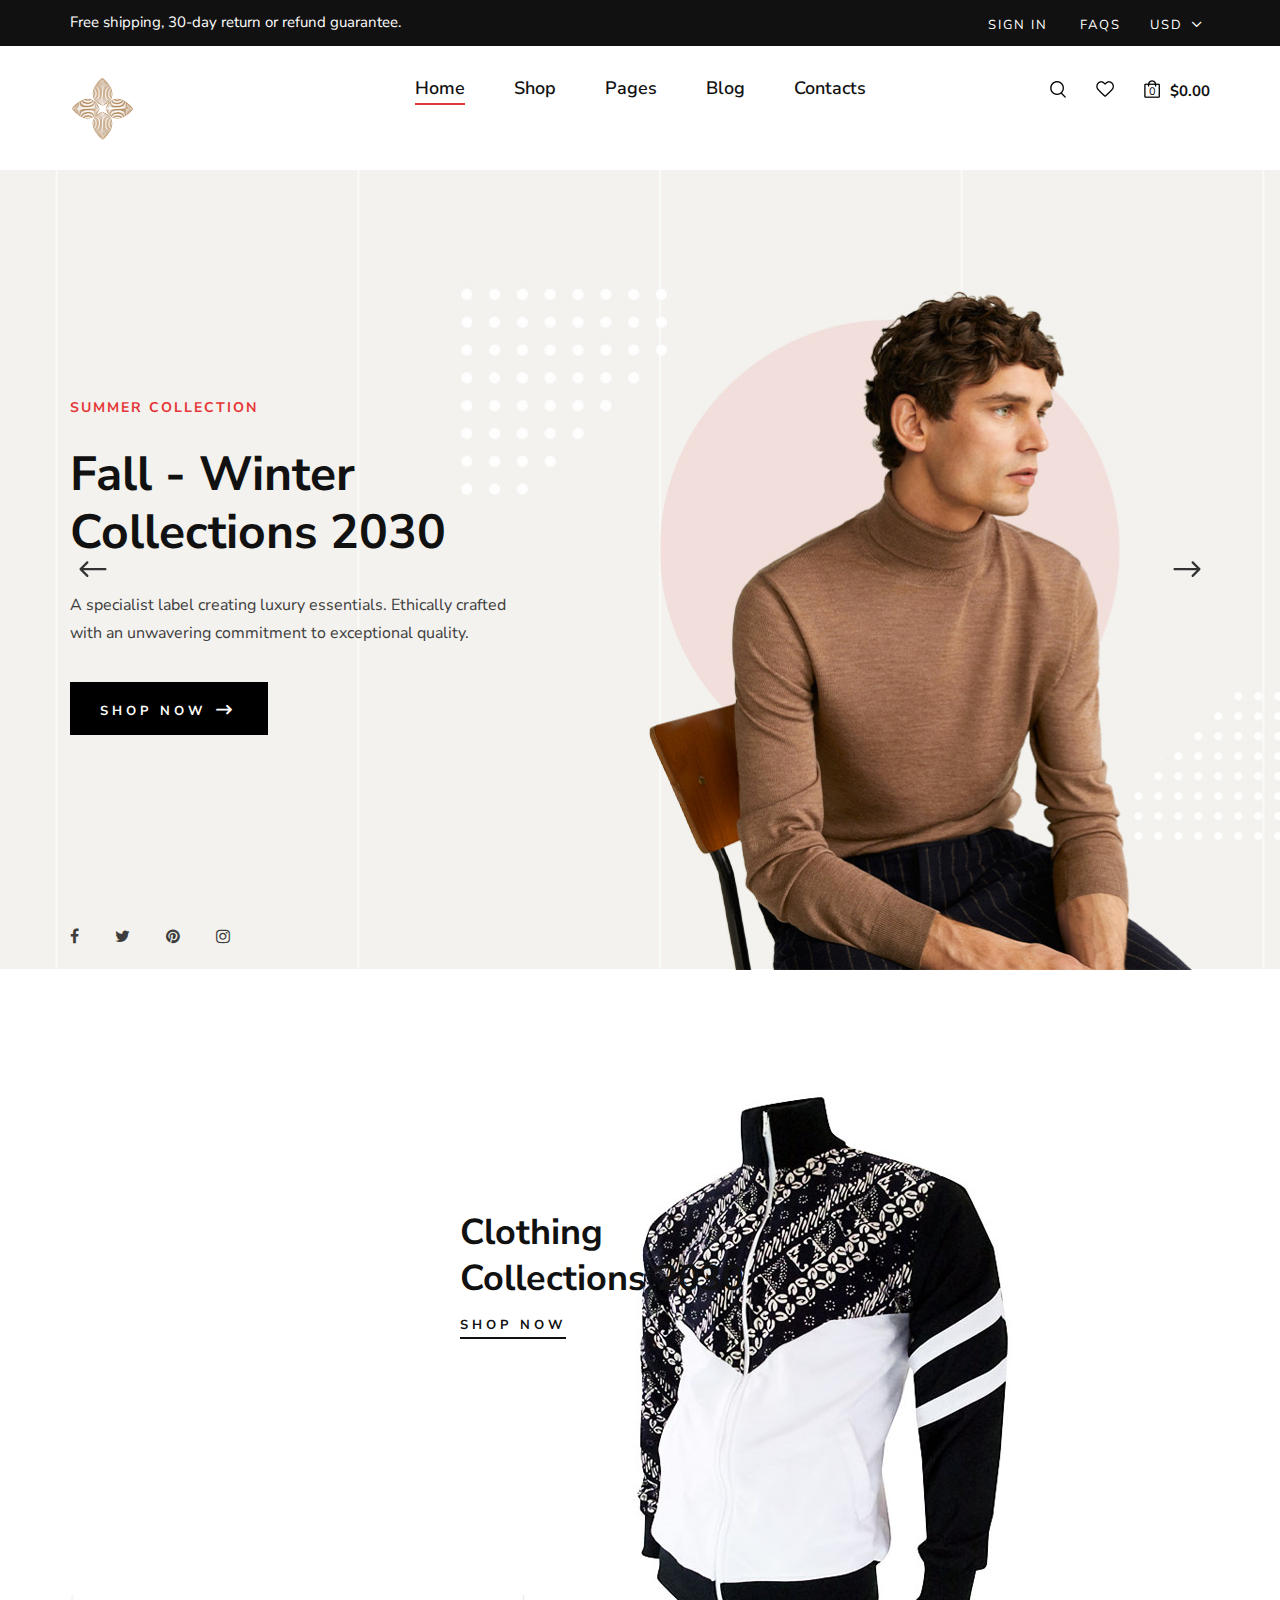
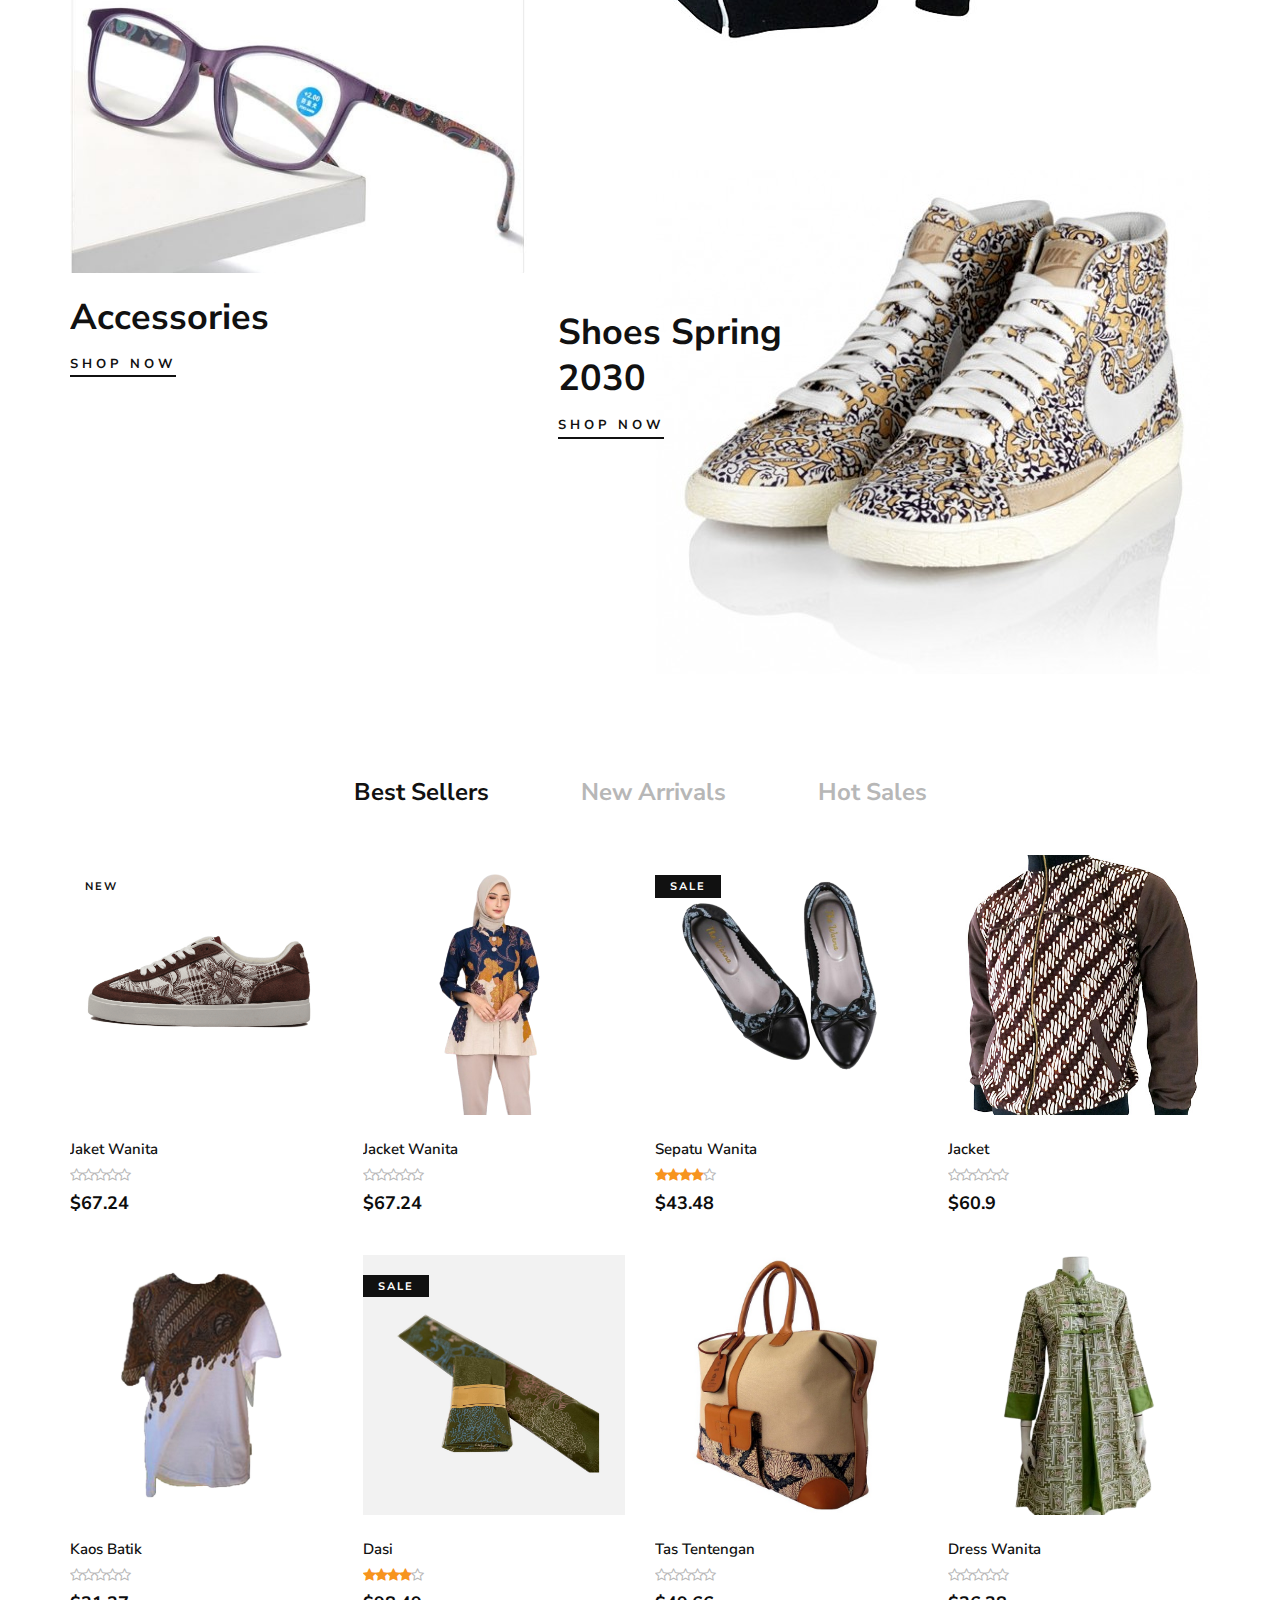
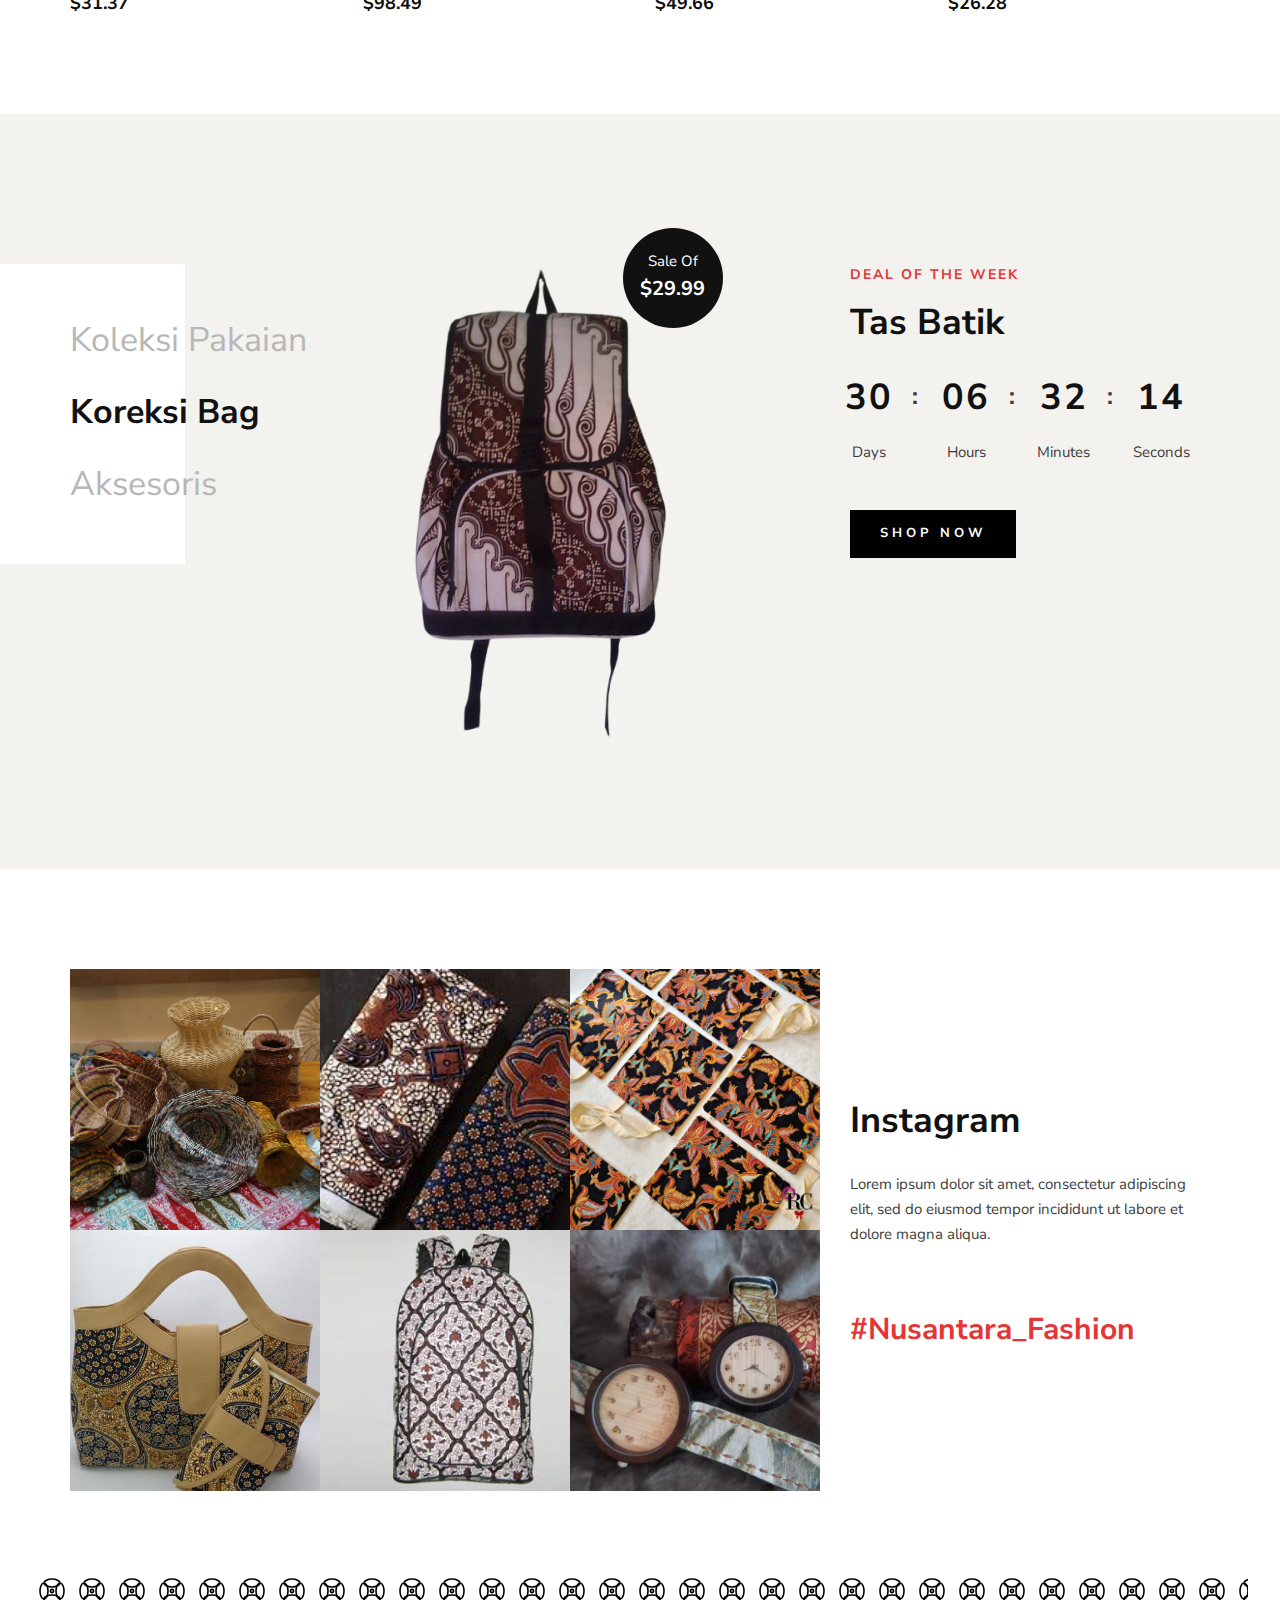
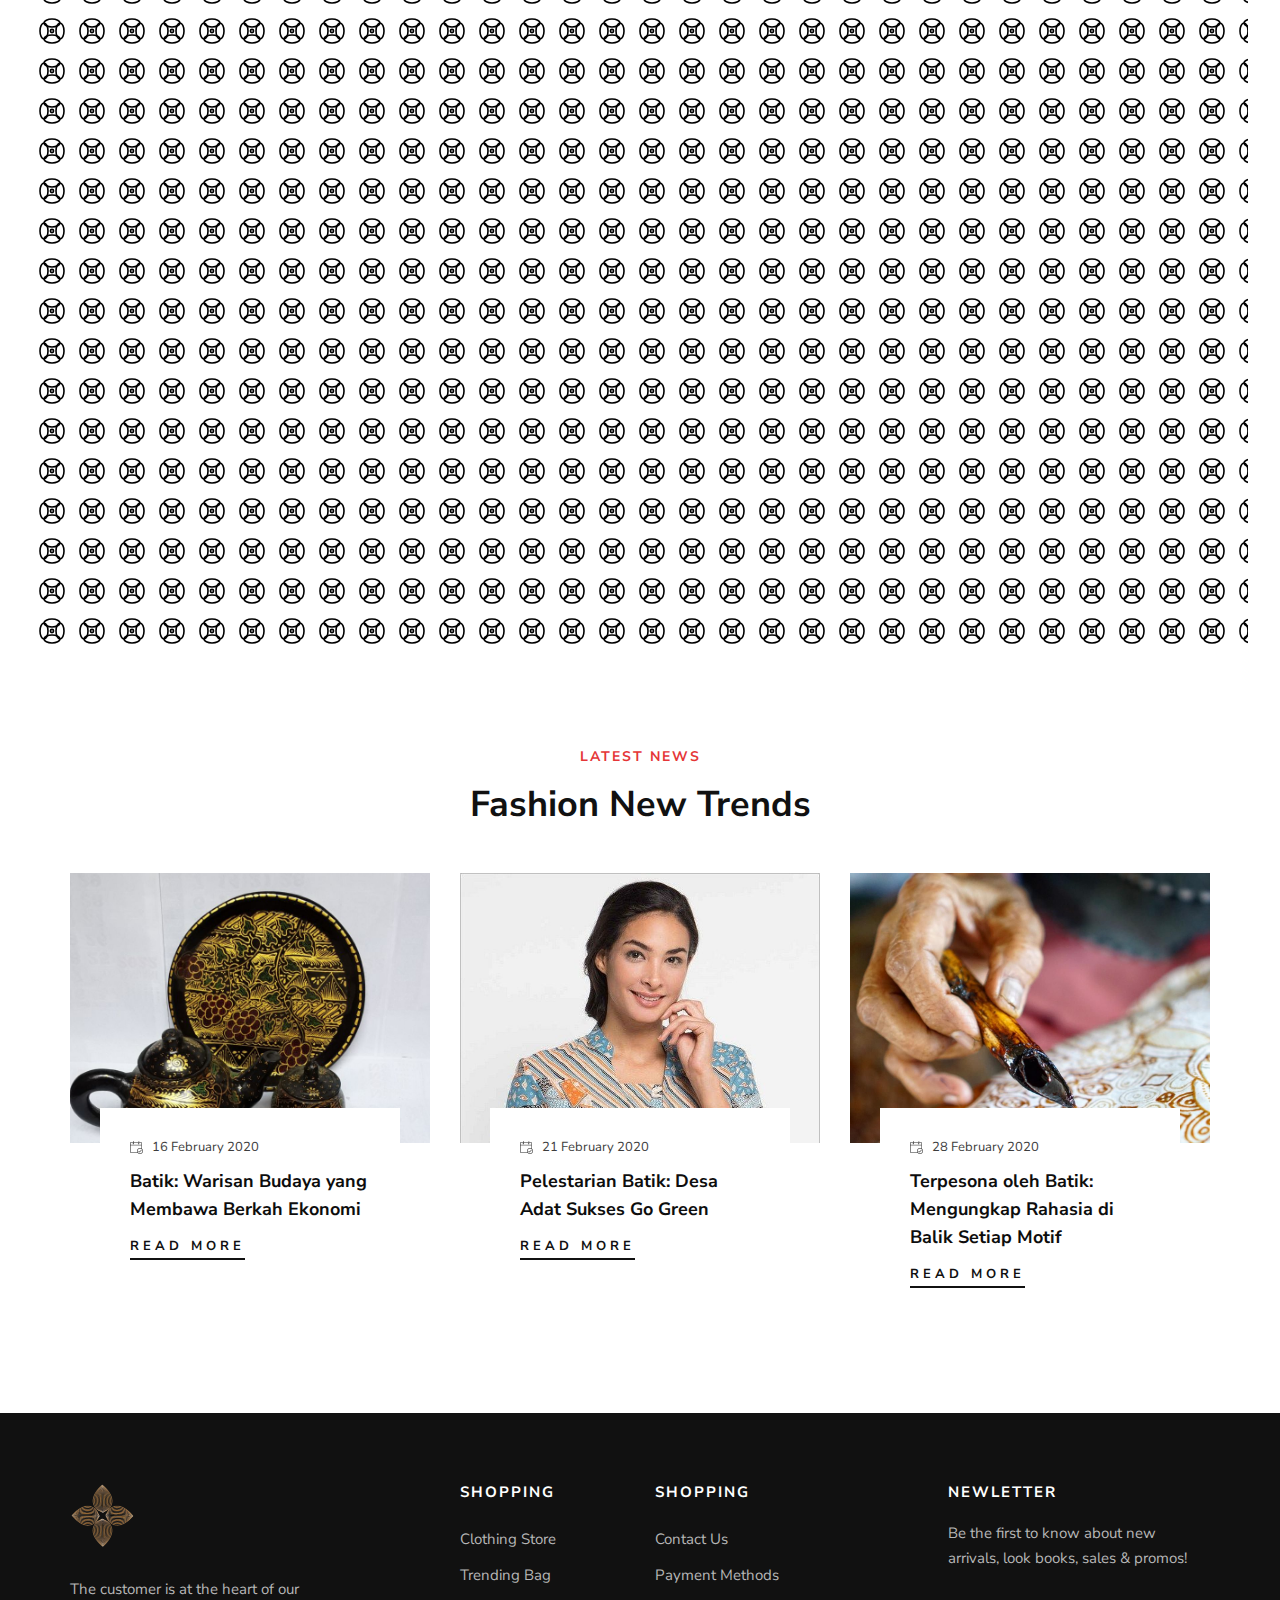
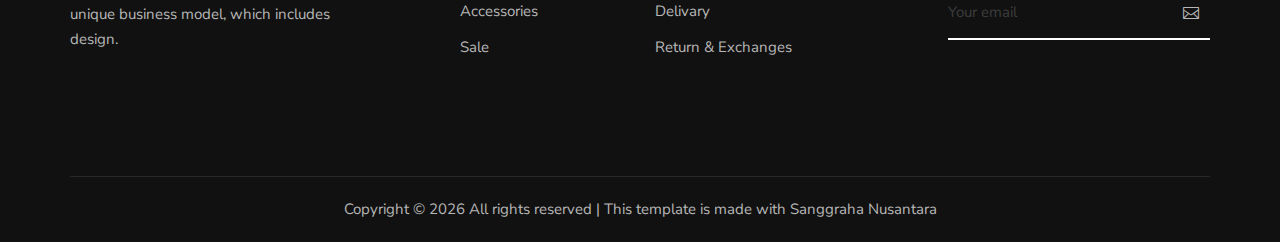
==== commit e19d96a5: "Add files via upload" ====
--- a/index.html
+++ b/index.html
@@ -1,7 +1,4 @@
 <!DOCTYPE html>
-<html lang="zxx">
-
-<head><!DOCTYPE html>
 <html lang="zxx">
 
 <head>
@@ -793,725 +790,4 @@
     <script src="js/main.js"></script>
 </body>
 
-</html>
-    <meta charset="UTF-8">
-    <meta name="viewport" content="width=device-width, initial-scale=1.0">
-    <meta http-equiv="X-UA-Compatible" content="ie=edge">
-    <title>Sanggraha Nusantara</title>
-
-    <!-- Google Font -->
-    <link href="https://fonts.googleapis.com/css2?family=Nunito+Sans:wght@300;400;600;700;800;900&display=swap"
-    rel="stylesheet">
-
-    <!-- Css Styles -->
-    <link rel="stylesheet" href="css/bootstrap.min.css" type="text/css">
-    <link rel="stylesheet" href="css/font-awesome.min.css" type="text/css">
-    <link rel="stylesheet" href="css/elegant-icons.css" type="text/css">
-    <link rel="stylesheet" href="css/magnific-popup.css" type="text/css">
-    <link rel="stylesheet" href="css/nice-select.css" type="text/css">
-    <link rel="stylesheet" href="css/owl.carousel.min.css" type="text/css">
-    <link rel="stylesheet" href="css/slicknav.min.css" type="text/css">
-    <link rel="stylesheet" href="css/style.css" type="text/css">
-</head>
-
-<body>
-    <!-- Page Preloder -->
-    <div id="preloder">
-        <div class="loader"></div>
-    </div>
-
-    <!-- Offcanvas Menu Begin -->
-    <div class="offcanvas-menu-overlay"></div>
-    <div class="offcanvas-menu-wrapper">
-        <div class="offcanvas__option">
-            <div class="offcanvas__links">
-                <a href="#">Sign in</a>
-                <a href="#">FAQs</a>
-            </div>
-            <div class="offcanvas__top__hover">
-                <span>Usd <i class="arrow_carrot-down"></i></span>
-                <ul>
-                    <li>USD</li>
-                    <li>EUR</li>
-                    <li>USD</li>
-                </ul>
-            </div>
-        </div>
-        <div class="offcanvas__nav__option">
-            <a href="#" class="search-switch"><img src="img/icon/search.png" alt=""></a>
-            <a href="#"><img src="img/icon/heart.png" alt=""></a>
-            <a href="#"><img src="img/icon/cart.png" alt=""> <span>0</span></a>
-            <div class="price">$0.00</div>
-        </div>
-        <div id="mobile-menu-wrap"></div>
-        <div class="offcanvas__text">
-            <p>Free shipping, 30-day return or refund guarantee.</p>
-        </div>
-    </div>
-    <!-- Offcanvas Menu End -->
-
-    <!-- Header Section Begin -->
-    <header class="header">
-        <div class="header__top">
-            <div class="container">
-                <div class="row">
-                    <div class="col-lg-6 col-md-7">
-                        <div class="header__top__left">
-                            <p>Free shipping, 30-day return or refund guarantee.</p>
-                        </div>
-                    </div>
-                    <div class="col-lg-6 col-md-5">
-                        <div class="header__top__right">
-                            <div class="header__top__links">
-                                <a href="#">Sign in</a>
-                                <a href="#">FAQs</a>
-                            </div>
-                            <div class="header__top__hover">
-                                <span>Usd <i class="arrow_carrot-down"></i></span>
-                                <ul>
-                                    <li>USD</li>
-                                    <li>EUR</li>
-                                    <li>USD</li>
-                                </ul>
-                            </div>
-                        </div>
-                    </div>
-                </div>
-            </div>
-        </div>
-        <div class="container">
-            <div class="row">
-                <div class="col-lg-3 col-md-3">
-                    <div class="header__logo">
-                        <a href="./index.html"><img style="width:4rem; height:4rem;" src="img/logo.png" alt="Sanggraha Nusantara"></a>
-                    </div>
-                </div>
-                <div class="col-lg-6 col-md-6">
-                    <nav class="header__menu mobile-menu">
-                        <ul>
-                            <li class="active"><a href="./index.html">Home</a></li>
-                            <li><a href="./shop.html">Shop</a></li>
-                            <li><a href="#">Pages</a>
-                                <ul class="dropdown">
-                                    <li><a href="./about.html">About Us</a></li>
-                                    <li><a href="./shop-details.html">Shop Details</a></li>
-                                    <li><a href="./shopping-cart.html">Shopping Cart</a></li>
-                                    <li><a href="./checkout.html">Check Out</a></li>
-                                    <li><a href="./blog-details.html">Blog Details</a></li>
-                                </ul>
-                            </li>
-                            <li><a href="./blog.html">Blog</a></li>
-                            <li><a href="./contact.html">Contacts</a></li>
-                        </ul>
-                    </nav>
-                </div>
-                <div class="col-lg-3 col-md-3">
-                    <div class="header__nav__option">
-                        <a href="#" class="search-switch"><img src="img/icon/search.png" alt=""></a>
-                        <a href="#"><img src="img/icon/heart.png" alt=""></a>
-                        <a href="#"><img src="img/icon/cart.png" alt=""> <span>0</span></a>
-                        <div class="price">$0.00</div>
-                    </div>
-                </div>
-            </div>
-            <div class="canvas__open"><i class="fa fa-bars"></i></div>
-        </div>
-    </header>
-    <!-- Header Section End -->
-
-    <!-- Hero Section Begin -->
-    <section class="hero">
-        <div class="hero__slider owl-carousel">
-            <div class="hero__items set-bg" data-setbg="img/hero/hero-1.jpg">
-                <div class="container">
-                    <div class="row">
-                        <div class="col-xl-5 col-lg-7 col-md-8">
-                            <div class="hero__text">
-                                <h6>Summer Collection</h6>
-                                <h2>Fall - Winter Collections 2030</h2>
-                                <p>A specialist label creating luxury essentials. Ethically crafted with an unwavering
-                                commitment to exceptional quality.</p>
-                                <a href="#" class="primary-btn">Shop now <span class="arrow_right"></span></a>
-                                <div class="hero__social">
-                                    <a href="#"><i class="fa fa-facebook"></i></a>
-                                    <a href="#"><i class="fa fa-twitter"></i></a>
-                                    <a href="#"><i class="fa fa-pinterest"></i></a>
-                                    <a href="#"><i class="fa fa-instagram"></i></a>
-                                </div>
-                            </div>
-                        </div>
-                    </div>
-                </div>
-            </div>
-            <div class="hero__items set-bg" data-setbg="img/hero/hero-2.jpg">
-                <div class="container">
-                    <div class="row">
-                        <div class="col-xl-5 col-lg-7 col-md-8">
-                            <div class="hero__text">
-                                <h6>Summer Collection</h6>
-                                <h2>Fall - Winter Collections 2030</h2>
-                                <p>A specialist label creating luxury essentials. Ethically crafted with an unwavering
-                                commitment to exceptional quality.</p>
-                                <a href="#" class="primary-btn">Shop now <span class="arrow_right"></span></a>
-                                <div class="hero__social">
-                                    <a href="#"><i class="fa fa-facebook"></i></a>
-                                    <a href="#"><i class="fa fa-twitter"></i></a>
-                                    <a href="#"><i class="fa fa-pinterest"></i></a>
-                                    <a href="#"><i class="fa fa-instagram"></i></a>
-                                </div>
-                            </div>
-                        </div>
-                    </div>
-                </div>
-            </div>
-        </div>
-    </section>
-    <!-- Hero Section End -->
-
-    <!-- Banner Section Begin -->
-    <section class="banner spad">
-        <div class="container">
-            <div class="row">
-                <div class="col-lg-7 offset-lg-4">
-                    <div class="banner__item">
-                        <div class="banner__item__pic">
-                            <img src="img/banner/banner-1.jpg" alt="">
-                        </div>
-                        <div class="banner__item__text">
-                            <h2>Clothing Collections 2030</h2>
-                            <a href="#">Shop now</a>
-                        </div>
-                    </div>
-                </div>
-                <div class="col-lg-5">
-                    <div class="banner__item banner__item--middle">
-                        <div class="banner__item__pic">
-                            <img src="img/banner/banner-2.jpg" alt="">
-                        </div>
-                        <div class="banner__item__text">
-                            <h2>Accessories</h2>
-                            <a href="#">Shop now</a>
-                        </div>
-                    </div>
-                </div>
-                <div class="col-lg-7">
-                    <div class="banner__item banner__item--last">
-                        <div class="banner__item__pic">
-                            <img src="img/banner/banner-3.jpg" alt="">
-                        </div>
-                        <div class="banner__item__text">
-                            <h2>Shoes Spring 2030</h2>
-                            <a href="#">Shop now</a>
-                        </div>
-                    </div>
-                </div>
-            </div>
-        </div>
-    </section>
-    <!-- Banner Section End -->
-
-    <!-- Product Section Begin -->
-    <section class="product spad">
-        <div class="container">
-            <div class="row">
-                <div class="col-lg-12">
-                    <ul class="filter__controls">
-                        <li class="active" data-filter="*">Best Sellers</li>
-                        <li data-filter=".new-arrivals">New Arrivals</li>
-                        <li data-filter=".hot-sales">Hot Sales</li>
-                    </ul>
-                </div>
-            </div>
-            <div class="row product__filter">
-                <div class="col-lg-3 col-md-6 col-sm-6 col-md-6 col-sm-6 mix new-arrivals">
-                    <div class="product__item">
-                        <div class="product__item__pic set-bg" data-setbg="img/product/product-1.jpg">
-                            <span class="label">New</span>
-                            <ul class="product__hover">
-                                <li><a href="#"><img src="img/icon/heart.png" alt=""></a></li>
-                                <li><a href="#"><img src="img/icon/compare.png" alt=""> <span>Compare</span></a></li>
-                                <li><a href="#"><img src="img/icon/search.png" alt=""></a></li>
-                            </ul>
-                        </div>
-                        <div class="product__item__text">
-                            <h6>Jaket Wanita</h6>
-                            <a href="#" class="add-cart">+ Add To Cart</a>
-                            <div class="rating">
-                                <i class="fa fa-star-o"></i>
-                                <i class="fa fa-star-o"></i>
-                                <i class="fa fa-star-o"></i>
-                                <i class="fa fa-star-o"></i>
-                                <i class="fa fa-star-o"></i>
-                            </div>
-                            <h5>$67.24</h5>
-                            <div class="product__color__select">
-                                <label for="pc-1">
-                                    <input type="radio" id="pc-1">
-                                </label>
-                                <label class="active black" for="pc-2">
-                                    <input type="radio" id="pc-2">
-                                </label>
-                                <label class="grey" for="pc-3">
-                                    <input type="radio" id="pc-3">
-                                </label>
-                            </div>
-                        </div>
-                    </div>
-                </div>
-                <div class="col-lg-3 col-md-6 col-sm-6 col-md-6 col-sm-6 mix hot-sales">
-                    <div class="product__item">
-                        <div class="product__item__pic set-bg" data-setbg="img/product/product-2.jpg">
-                            <ul class="product__hover">
-                                <li><a href="#"><img src="img/icon/heart.png" alt=""></a></li>
-                                <li><a href="#"><img src="img/icon/compare.png" alt=""> <span>Compare</span></a></li>
-                                <li><a href="#"><img src="img/icon/search.png" alt=""></a></li>
-                            </ul>
-                        </div>
-                        <div class="product__item__text">
-                            <h6>Jacket Wanita</h6>
-                            <a href="#" class="add-cart">+ Add To Cart</a>
-                            <div class="rating">
-                                <i class="fa fa-star-o"></i>
-                                <i class="fa fa-star-o"></i>
-                                <i class="fa fa-star-o"></i>
-                                <i class="fa fa-star-o"></i>
-                                <i class="fa fa-star-o"></i>
-                            </div>
-                            <h5>$67.24</h5>
-                            <div class="product__color__select">
-                                <label for="pc-4">
-                                    <input type="radio" id="pc-4">
-                                </label>
-                                <label class="active black" for="pc-5">
-                                    <input type="radio" id="pc-5">
-                                </label>
-                                <label class="grey" for="pc-6">
-                                    <input type="radio" id="pc-6">
-                                </label>
-                            </div>
-                        </div>
-                    </div>
-                </div>
-                <div class="col-lg-3 col-md-6 col-sm-6 col-md-6 col-sm-6 mix new-arrivals">
-                    <div class="product__item sale">
-                        <div class="product__item__pic set-bg" data-setbg="img/product/product-3.jpg">
-                            <span class="label">Sale</span>
-                            <ul class="product__hover">
-                                <li><a href="#"><img src="img/icon/heart.png" alt=""></a></li>
-                                <li><a href="#"><img src="img/icon/compare.png" alt=""> <span>Compare</span></a></li>
-                                <li><a href="#"><img src="img/icon/search.png" alt=""></a></li>
-                            </ul>
-                        </div>
-                        <div class="product__item__text">
-                            <h6>Sepatu Wanita</h6>
-                            <a href="#" class="add-cart">+ Add To Cart</a>
-                            <div class="rating">
-                                <i class="fa fa-star"></i>
-                                <i class="fa fa-star"></i>
-                                <i class="fa fa-star"></i>
-                                <i class="fa fa-star"></i>
-                                <i class="fa fa-star-o"></i>
-                            </div>
-                            <h5>$43.48</h5>
-                            <div class="product__color__select">
-                                <label for="pc-7">
-                                    <input type="radio" id="pc-7">
-                                </label>
-                                <label class="active black" for="pc-8">
-                                    <input type="radio" id="pc-8">
-                                </label>
-                                <label class="grey" for="pc-9">
-                                    <input type="radio" id="pc-9">
-                                </label>
-                            </div>
-                        </div>
-                    </div>
-                </div>
-                <div class="col-lg-3 col-md-6 col-sm-6 col-md-6 col-sm-6 mix hot-sales">
-                    <div class="product__item">
-                        <div class="product__item__pic set-bg" data-setbg="img/product/product-4.jpg">
-                            <ul class="product__hover">
-                                <li><a href="#"><img src="img/icon/heart.png" alt=""></a></li>
-                                <li><a href="#"><img src="img/icon/compare.png" alt=""> <span>Compare</span></a></li>
-                                <li><a href="#"><img src="img/icon/search.png" alt=""></a></li>
-                            </ul>
-                        </div>
-                        <div class="product__item__text">
-                            <h6>Jacket</h6>
-                            <a href="#" class="add-cart">+ Add To Cart</a>
-                            <div class="rating">
-                                <i class="fa fa-star-o"></i>
-                                <i class="fa fa-star-o"></i>
-                                <i class="fa fa-star-o"></i>
-                                <i class="fa fa-star-o"></i>
-                                <i class="fa fa-star-o"></i>
-                            </div>
-                            <h5>$60.9</h5>
-                            <div class="product__color__select">
-                                <label for="pc-10">
-                                    <input type="radio" id="pc-10">
-                                </label>
-                                <label class="active black" for="pc-11">
-                                    <input type="radio" id="pc-11">
-                                </label>
-                                <label class="grey" for="pc-12">
-                                    <input type="radio" id="pc-12">
-                                </label>
-                            </div>
-                        </div>
-                    </div>
-                </div>
-                <div class="col-lg-3 col-md-6 col-sm-6 col-md-6 col-sm-6 mix new-arrivals">
-                    <div class="product__item">
-                        <div class="product__item__pic set-bg" data-setbg="img/product/product-5.jpg">
-                            <ul class="product__hover">
-                                <li><a href="#"><img src="img/icon/heart.png" alt=""></a></li>
-                                <li><a href="#"><img src="img/icon/compare.png" alt=""> <span>Compare</span></a></li>
-                                <li><a href="#"><img src="img/icon/search.png" alt=""></a></li>
-                            </ul>
-                        </div>
-                        <div class="product__item__text">
-                            <h6>Kaos Batik</h6>
-                            <a href="#" class="add-cart">+ Add To Cart</a>
-                            <div class="rating">
-                                <i class="fa fa-star-o"></i>
-                                <i class="fa fa-star-o"></i>
-                                <i class="fa fa-star-o"></i>
-                                <i class="fa fa-star-o"></i>
-                                <i class="fa fa-star-o"></i>
-                            </div>
-                            <h5>$31.37</h5>
-                            <div class="product__color__select">
-                                <label for="pc-13">
-                                    <input type="radio" id="pc-13">
-                                </label>
-                                <label class="active black" for="pc-14">
-                                    <input type="radio" id="pc-14">
-                                </label>
-                                <label class="grey" for="pc-15">
-                                    <input type="radio" id="pc-15">
-                                </label>
-                            </div>
-                        </div>
-                    </div>
-                </div>
-                <div class="col-lg-3 col-md-6 col-sm-6 col-md-6 col-sm-6 mix hot-sales">
-                    <div class="product__item sale">
-                        <div class="product__item__pic set-bg" data-setbg="img/product/product-6.jpg">
-                            <span class="label">Sale</span>
-                            <ul class="product__hover">
-                                <li><a href="#"><img src="img/icon/heart.png" alt=""></a></li>
-                                <li><a href="#"><img src="img/icon/compare.png" alt=""> <span>Compare</span></a></li>
-                                <li><a href="#"><img src="img/icon/search.png" alt=""></a></li>
-                            </ul>
-                        </div>
-                        <div class="product__item__text">
-                            <h6>Dasi</h6>
-                            <a href="#" class="add-cart">+ Add To Cart</a>
-                            <div class="rating">
-                                <i class="fa fa-star"></i>
-                                <i class="fa fa-star"></i>
-                                <i class="fa fa-star"></i>
-                                <i class="fa fa-star"></i>
-                                <i class="fa fa-star-o"></i>
-                            </div>
-                            <h5>$98.49</h5>
-                            <div class="product__color__select">
-                                <label for="pc-16">
-                                    <input type="radio" id="pc-16">
-                                </label>
-                                <label class="active black" for="pc-17">
-                                    <input type="radio" id="pc-17">
-                                </label>
-                                <label class="grey" for="pc-18">
-                                    <input type="radio" id="pc-18">
-                                </label>
-                            </div>
-                        </div>
-                    </div>
-                </div>
-                <div class="col-lg-3 col-md-6 col-sm-6 col-md-6 col-sm-6 mix new-arrivals">
-                    <div class="product__item">
-                        <div class="product__item__pic set-bg" data-setbg="img/product/product-7.jpg">
-                            <ul class="product__hover">
-                                <li><a href="#"><img src="img/icon/heart.png" alt=""></a></li>
-                                <li><a href="#"><img src="img/icon/compare.png" alt=""> <span>Compare</span></a></li>
-                                <li><a href="#"><img src="img/icon/search.png" alt=""></a></li>
-                            </ul>
-                        </div>
-                        <div class="product__item__text">
-                            <h6>Tas Tentengan</h6>
-                            <a href="#" class="add-cart">+ Add To Cart</a>
-                            <div class="rating">
-                                <i class="fa fa-star-o"></i>
-                                <i class="fa fa-star-o"></i>
-                                <i class="fa fa-star-o"></i>
-                                <i class="fa fa-star-o"></i>
-                                <i class="fa fa-star-o"></i>
-                            </div>
-                            <h5>$49.66</h5>
-                            <div class="product__color__select">
-                                <label for="pc-19">
-                                    <input type="radio" id="pc-19">
-                                </label>
-                                <label class="active black" for="pc-20">
-                                    <input type="radio" id="pc-20">
-                                </label>
-                                <label class="grey" for="pc-21">
-                                    <input type="radio" id="pc-21">
-                                </label>
-                            </div>
-                        </div>
-                    </div>
-                </div>
-                <div class="col-lg-3 col-md-6 col-sm-6 col-md-6 col-sm-6 mix hot-sales">
-                    <div class="product__item">
-                        <div class="product__item__pic set-bg" data-setbg="img/product/product-8.jpg">
-                            <ul class="product__hover">
-                                <li><a href="#"><img src="img/icon/heart.png" alt=""></a></li>
-                                <li><a href="#"><img src="img/icon/compare.png" alt=""> <span>Compare</span></a></li>
-                                <li><a href="#"><img src="img/icon/search.png" alt=""></a></li>
-                            </ul>
-                        </div>
-                        <div class="product__item__text">
-                            <h6>Dress Wanita</h6>
-                            <a href="#" class="add-cart">+ Add To Cart</a>
-                            <div class="rating">
-                                <i class="fa fa-star-o"></i>
-                                <i class="fa fa-star-o"></i>
-                                <i class="fa fa-star-o"></i>
-                                <i class="fa fa-star-o"></i>
-                                <i class="fa fa-star-o"></i>
-                            </div>
-                            <h5>$26.28</h5>
-                            <div class="product__color__select">
-                                <label for="pc-22">
-                                    <input type="radio" id="pc-22">
-                                </label>
-                                <label class="active black" for="pc-23">
-                                    <input type="radio" id="pc-23">
-                                </label>
-                                <label class="grey" for="pc-24">
-                                    <input type="radio" id="pc-24">
-                                </label>
-                            </div>
-                        </div>
-                    </div>
-                </div>
-            </div>
-        </div>
-    </section>
-    <!-- Product Section End -->
-
-    <!-- Categories Section Begin -->
-    <section class="categories spad">
-        <div class="container">
-            <div class="row">
-                <div class="col-lg-3">
-                    <div class="categories__text">
-                        <h2>Koleksi Pakaian <br /> <span>Koreksi Bag</span> <br /> Aksesoris</h2>
-                    </div>
-                </div>
-                <div class="col-lg-4">
-                    <div class="categories__hot__deal">
-                        <img src="img/product-sale.png" alt="">
-                        <div class="hot__deal__sticker">
-                            <span>Sale Of</span>
-                            <h5>$29.99</h5>
-                        </div>
-                    </div>
-                </div>
-                <div class="col-lg-4 offset-lg-1">
-                    <div class="categories__deal__countdown">
-                        <span>Deal Of The Week</span>
-                        <h2>Tas Batik </h2>
-                        <div class="categories__deal__countdown__timer" id="countdown">
-                            <div class="cd-item">
-                                <span>3</span>
-                                <p>Days</p>
-                            </div>
-                            <div class="cd-item">
-                                <span>1</span>
-                                <p>Hours</p>
-                            </div>
-                            <div class="cd-item">
-                                <span>50</span>
-                                <p>Minutes</p>
-                            </div>
-                            <div class="cd-item">
-                                <span>18</span>
-                                <p>Seconds</p>
-                            </div>
-                        </div>
-                        <a href="#" class="primary-btn">Shop now</a>
-                    </div>
-                </div>
-            </div>
-        </div>
-    </section>
-    <!-- Categories Section End -->
-
-    <!-- Instagram Section Begin -->
-    <section class="instagram spad">
-        <div class="container">
-            <div class="row">
-                <div class="col-lg-8">
-                    <div class="instagram__pic">
-                        <div class="instagram__pic__item set-bg" data-setbg="img/instagram/instagram-1.jpg"></div>
-                        <div class="instagram__pic__item set-bg" data-setbg="img/instagram/instagram-2.jpg"></div>
-                        <div class="instagram__pic__item set-bg" data-setbg="img/instagram/instagram-3.jpg"></div>
-                        <div class="instagram__pic__item set-bg" data-setbg="img/instagram/instagram-4.jpg"></div>
-                        <div class="instagram__pic__item set-bg" data-setbg="img/instagram/instagram-5.jpg"></div>
-                        <div class="instagram__pic__item set-bg" data-setbg="img/instagram/instagram-6.jpg"></div>
-                    </div>
-                </div>
-                <div class="col-lg-4">
-                    <div class="instagram__text">
-                        <h2>Instagram</h2>
-                        <p>Lorem ipsum dolor sit amet, consectetur adipiscing elit, sed do eiusmod tempor incididunt ut
-                        labore et dolore magna aliqua.</p>
-                        <h3>#Nusantara_Fashion</h3>
-                    </div>
-                </div>
-            </div>
-        </div>
-    </section>
-    <!-- Instagram Section End -->
-
-    <!-- Latest Blog Section Begin -->
-    <section class="latest spad">
-        <div class="container">
-            <div class="row">
-                <div class="col-lg-12">
-                    <div class="section-title">
-                        <span>Latest News</span>
-                        <h2>Fashion New Trends</h2>
-                    </div>
-                </div>
-            </div>
-            <div class="row">
-                <div class="col-lg-4 col-md-6 col-sm-6">
-                    <div class="blog__item">
-                        <div class="blog__item__pic set-bg" data-setbg="img/blog/blog-1.jpg"></div>
-                        <div class="blog__item__text">
-                            <span><img src="img/icon/calendar.png" alt=""> 16 February 2020</span>
-                            <h5>Batik: Warisan Budaya yang Membawa Berkah Ekonomi</h5>
-                            <a href="#">Read More</a>
-                        </div>
-                    </div>
-                </div>
-                <div class="col-lg-4 col-md-6 col-sm-6">
-                    <div class="blog__item">
-                        <div class="blog__item__pic set-bg" data-setbg="img/blog/blog-2.jpg"></div>
-                        <div class="blog__item__text">
-                            <span><img src="img/icon/calendar.png" alt=""> 21 February 2020</span>
-                            <h5>Pelestarian Batik: Desa Adat Sukses Go Green</h5>
-                            <a href="#">Read More</a>
-                        </div>
-                    </div>
-                </div>
-                <div class="col-lg-4 col-md-6 col-sm-6">
-                    <div class="blog__item">
-                        <div class="blog__item__pic set-bg" data-setbg="img/blog/blog-3.jpg"></div>
-                        <div class="blog__item__text">
-                            <span><img src="img/icon/calendar.png" alt=""> 28 February 2020</span>
-                            <h5>Terpesona oleh Batik: Mengungkap Rahasia di Balik Setiap Motif</h5>
-                            <a href="#">Read More</a>
-                        </div>
-                    </div>
-                </div>
-            </div>
-        </div>
-    </section>
-    <!-- Latest Blog Section End -->
-
-    <!-- Footer Section Begin -->
-    <footer class="footer">
-        <div class="container">
-            <div class="row">
-                <div class="col-lg-3 col-md-6 col-sm-6">
-                    <div class="footer__about">
-                        <div class="footer__logo">
-                            <a href="#"><img src="img/footer-logo.png" alt="Sanggraha Nusantara" style="width: 4rem; height: 4rem;"></a>
-                        </div>
-                        <p>The customer is at the heart of our unique business model, which includes design.</p>
-                        <a href="#"><img src="img/payment.png" alt=""></a>
-                    </div>
-                </div>
-                <div class="col-lg-2 offset-lg-1 col-md-3 col-sm-6">
-                    <div class="footer__widget">
-                        <h6>Shopping</h6>
-                        <ul>
-                            <li><a href="#">Clothing Store</a></li>
-                            <li><a href="#">Trending Bag</a></li>
-                            <li><a href="#">Accessories</a></li>
-                            <li><a href="#">Sale</a></li>
-                        </ul>
-                    </div>
-                </div>
-                <div class="col-lg-2 col-md-3 col-sm-6">
-                    <div class="footer__widget">
-                        <h6>Shopping</h6>
-                        <ul>
-                            <li><a href="#">Contact Us</a></li>
-                            <li><a href="#">Payment Methods</a></li>
-                            <li><a href="#">Delivary</a></li>
-                            <li><a href="#">Return & Exchanges</a></li>
-                        </ul>
-                    </div>
-                </div>
-                <div class="col-lg-3 offset-lg-1 col-md-6 col-sm-6">
-                    <div class="footer__widget">
-                        <h6>NewLetter</h6>
-                        <div class="footer__newslatter">
-                            <p>Be the first to know about new arrivals, look books, sales & promos!</p>
-                            <form action="#">
-                                <input type="text" placeholder="Your email">
-                                <button type="submit"><span class="icon_mail_alt"></span></button>
-                            </form>
-                        </div>
-                    </div>
-                </div>
-            </div>
-            <div class="row">
-                <div class="col-lg-12 text-center">
-                    <div class="footer__copyright__text">
-                        <p>Copyright ©
-                            <script>
-                                document.write(new Date().getFullYear());
-                            </script>
-                            All rights reserved | This template is made with Sanggraha Nusantara
-                        </p>
-                        <!-- Link back to Colorlib can't be removed. Template is licensed under CC BY 3.0. -->
-                    </div>
-                </div>
-            </div>
-        </div>
-    </footer>
-    <!-- Footer Section End -->
-
-    <!-- Search Begin -->
-    <div class="search-model">
-        <div class="h-100 d-flex align-items-center justify-content-center">
-            <div class="search-close-switch">+</div>
-            <form class="search-model-form">
-                <input type="text" id="search-input" placeholder="Search here.....">
-            </form>
-        </div>
-    </div>
-    <!-- Search End -->
-
-    <!-- Js Plugins -->
-    <script src="js/jquery-3.3.1.min.js"></script>
-    <script src="js/bootstrap.min.js"></script>
-    <script src="js/jquery.nice-select.min.js"></script>
-    <script src="js/jquery.nicescroll.min.js"></script>
-    <script src="js/jquery.magnific-popup.min.js"></script>
-    <script src="js/jquery.countdown.min.js"></script>
-    <script src="js/jquery.slicknav.js"></script>
-    <script src="js/mixitup.min.js"></script>
-    <script src="js/owl.carousel.min.js"></script>
-    <script src="js/main.js"></script>
-</body>
-
-</html>
+</html>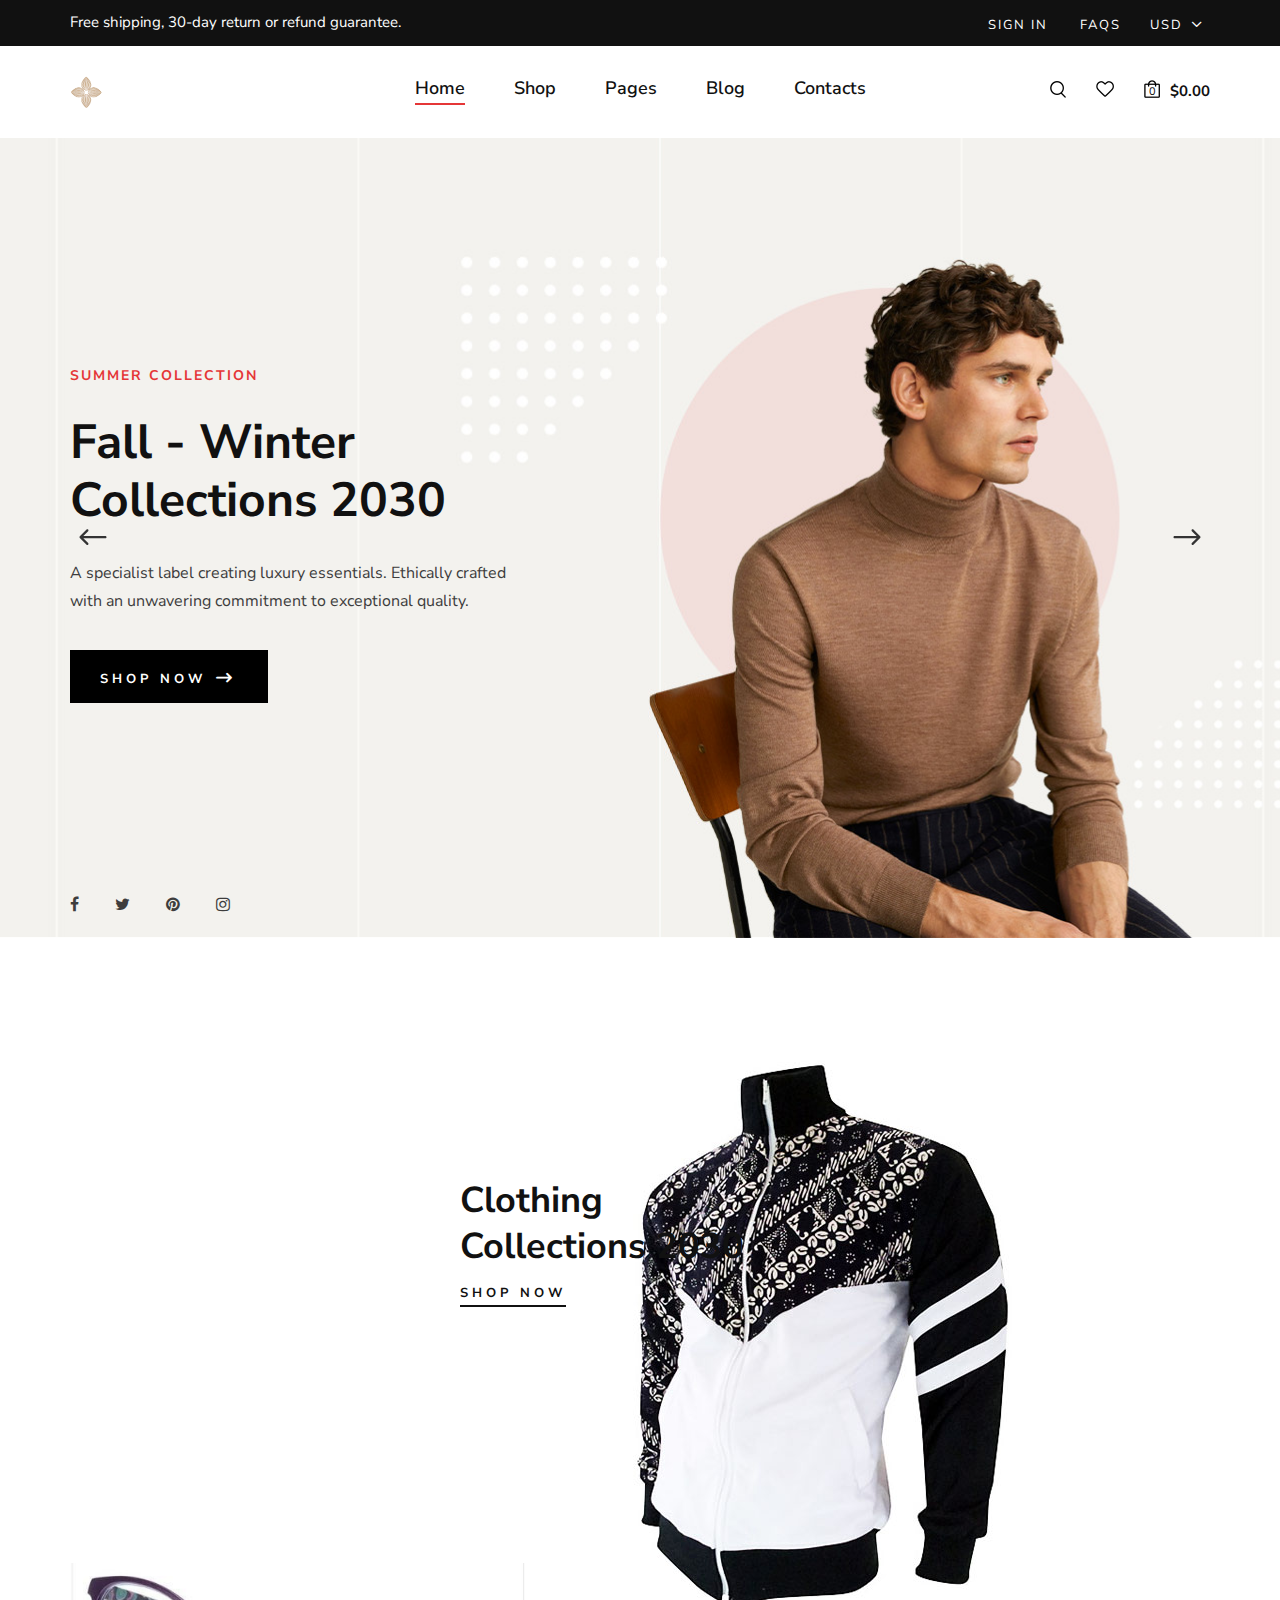
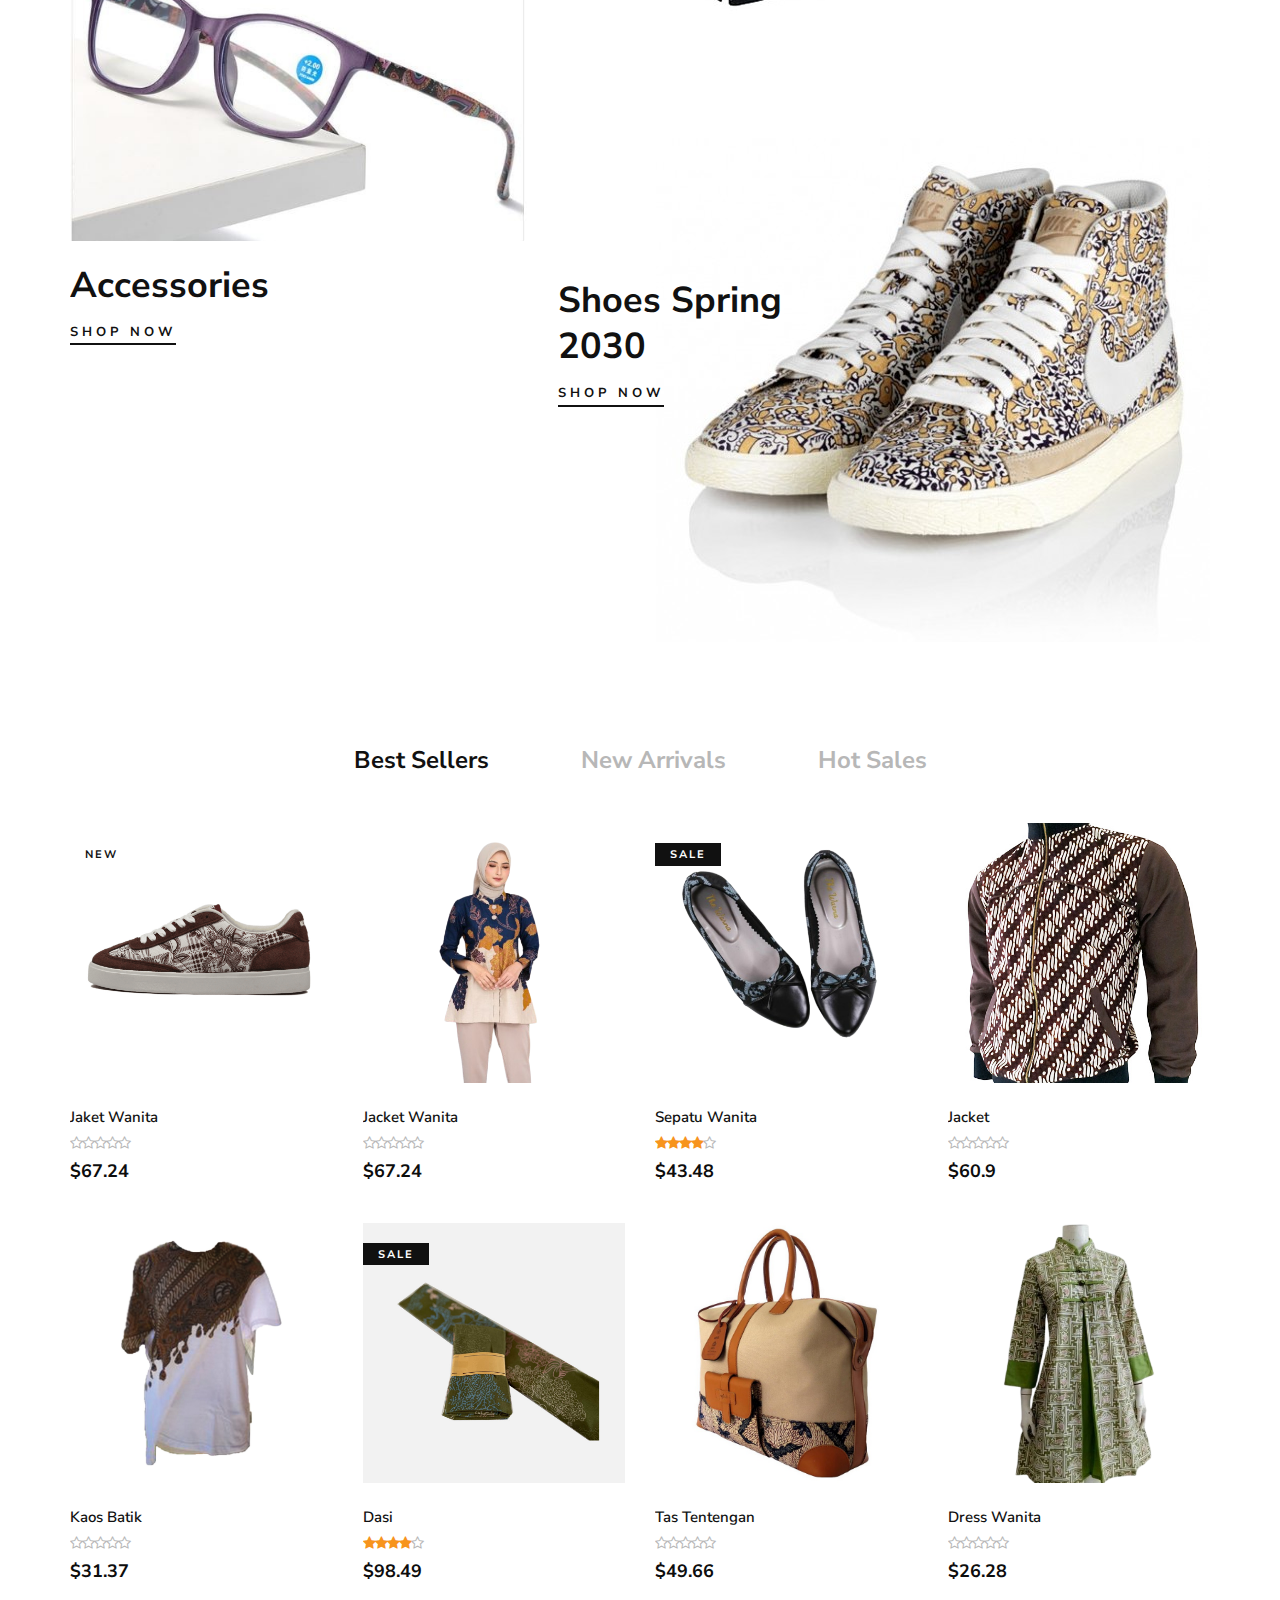
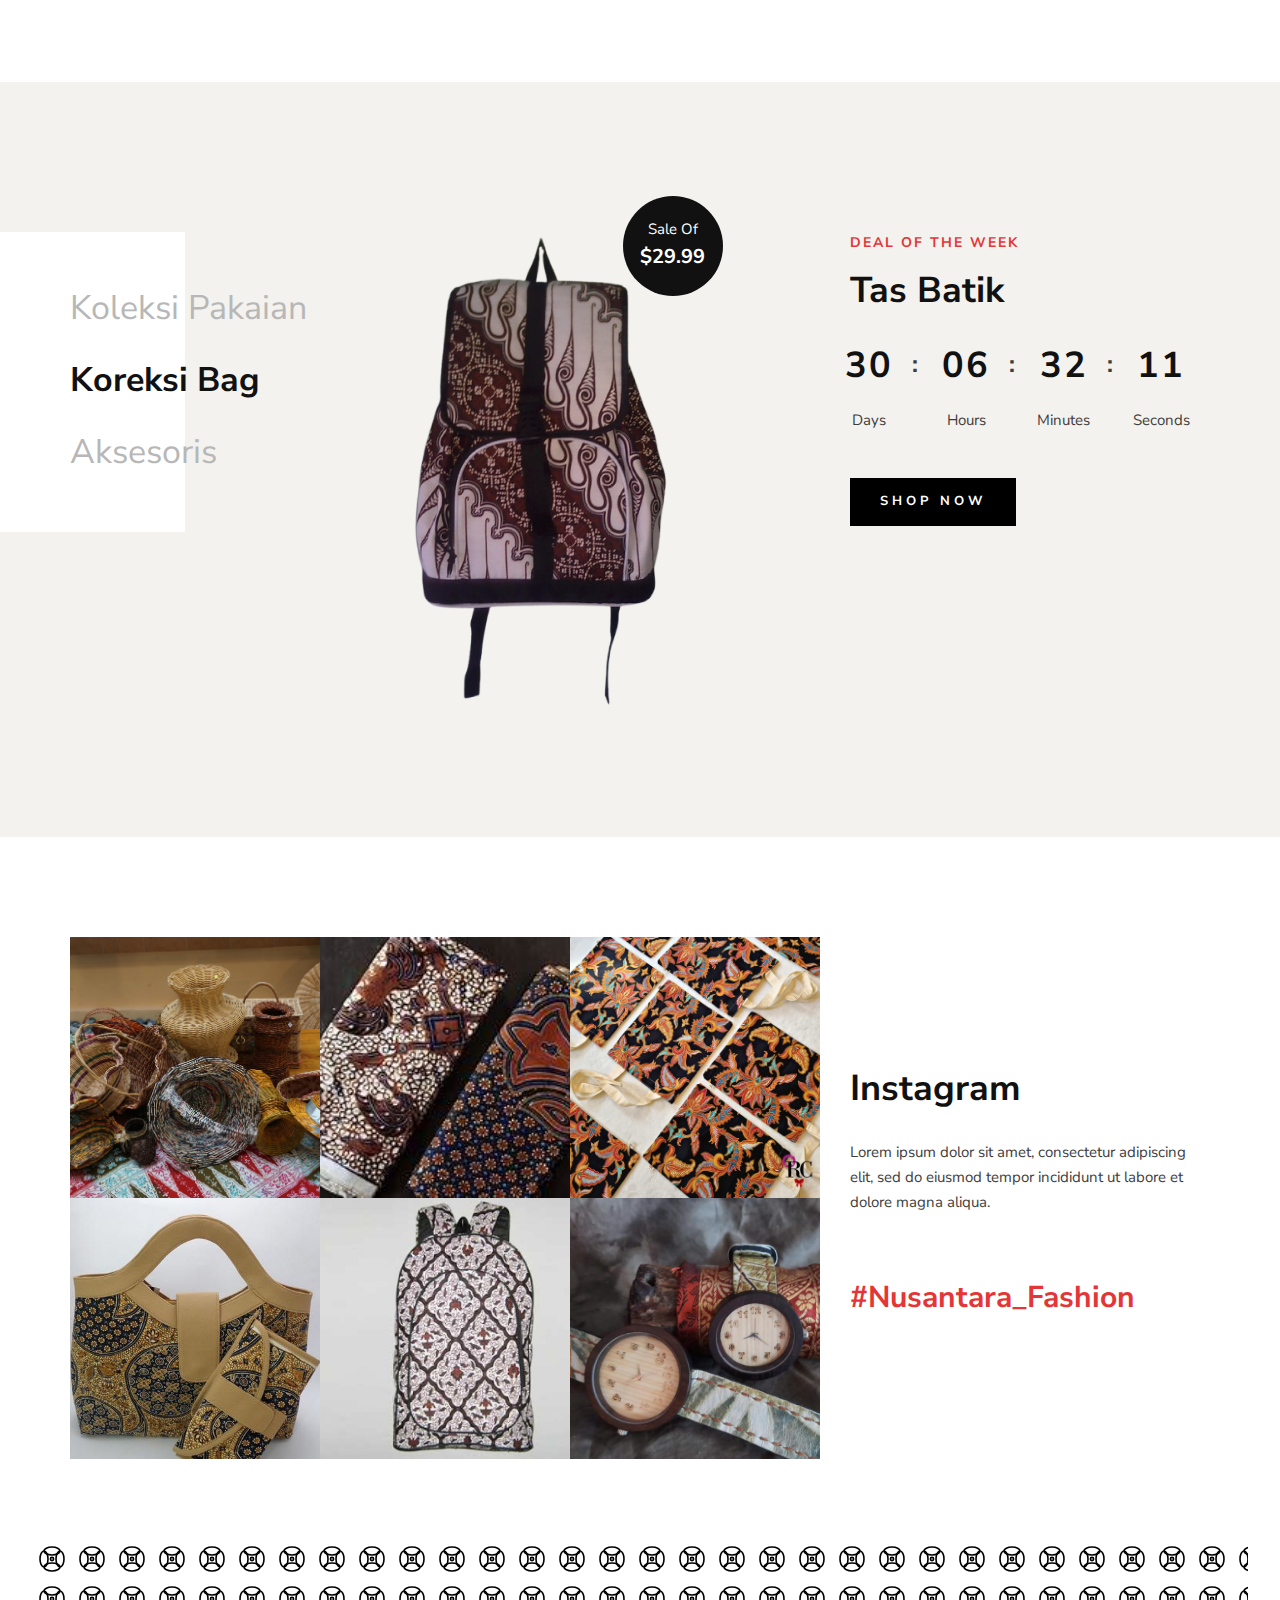
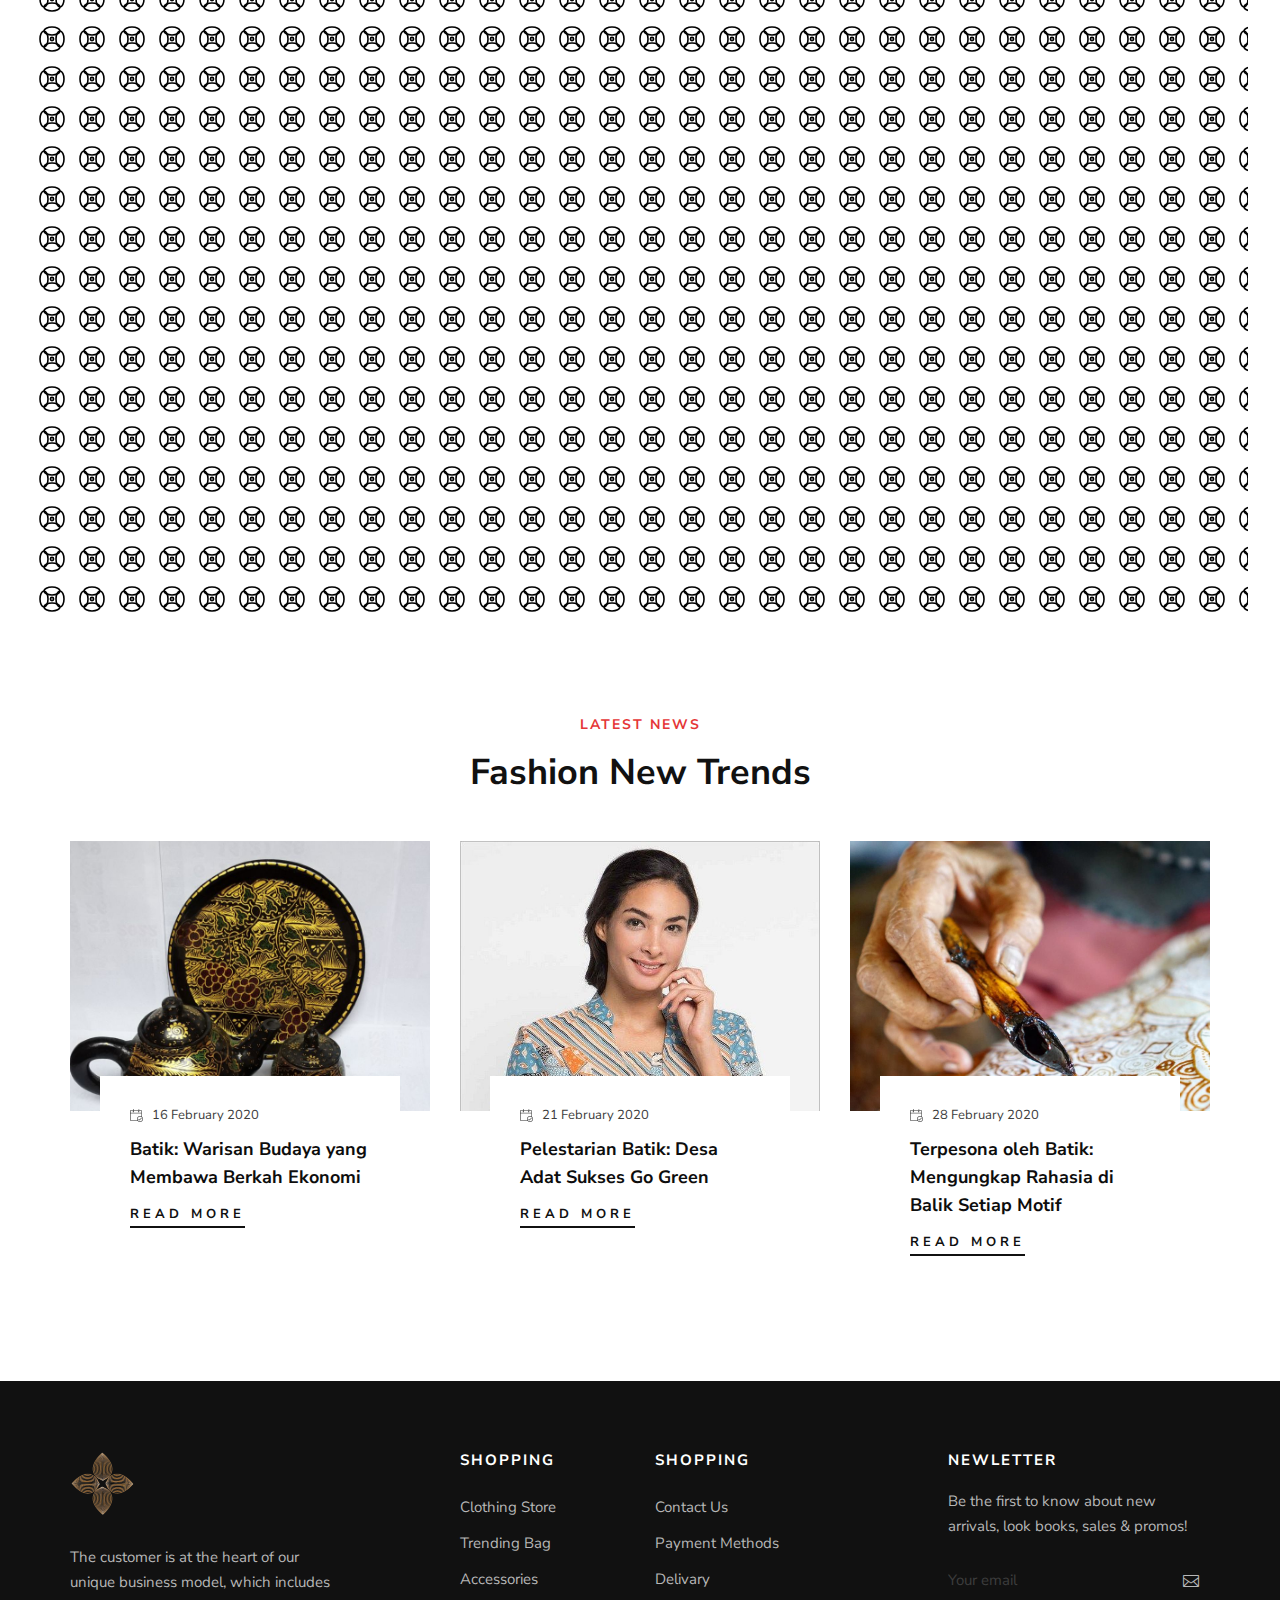
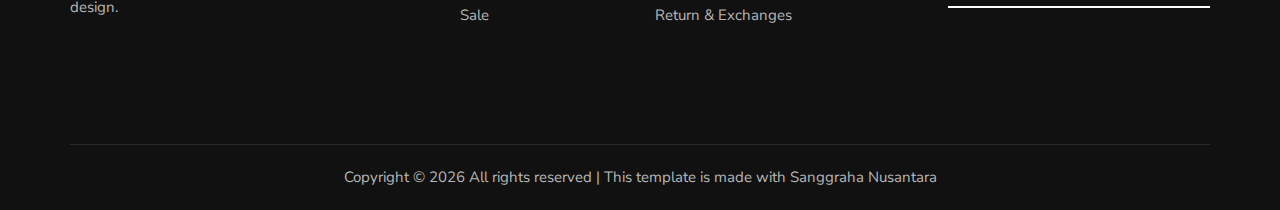
==== commit eb4d00ef: "Add files via upload" ====
--- a/index.html
+++ b/index.html
@@ -151,7 +151,7 @@
             <div class="row">
                 <div class="col-lg-3 col-md-3">
                     <div class="header__logo">
-                        <a href="./index.html"><img style="width:4rem; height:4rem;" src="img/logo.png" alt="Sanggraha Nusantara"></a>
+                        <a href="./index.html"><img style="width:2rem; height:2rem;" src="img/logo.png" alt="Sanggraha Nusantara"></a>
                     </div>
                 </div>
                 <div class="col-lg-6 col-md-6">
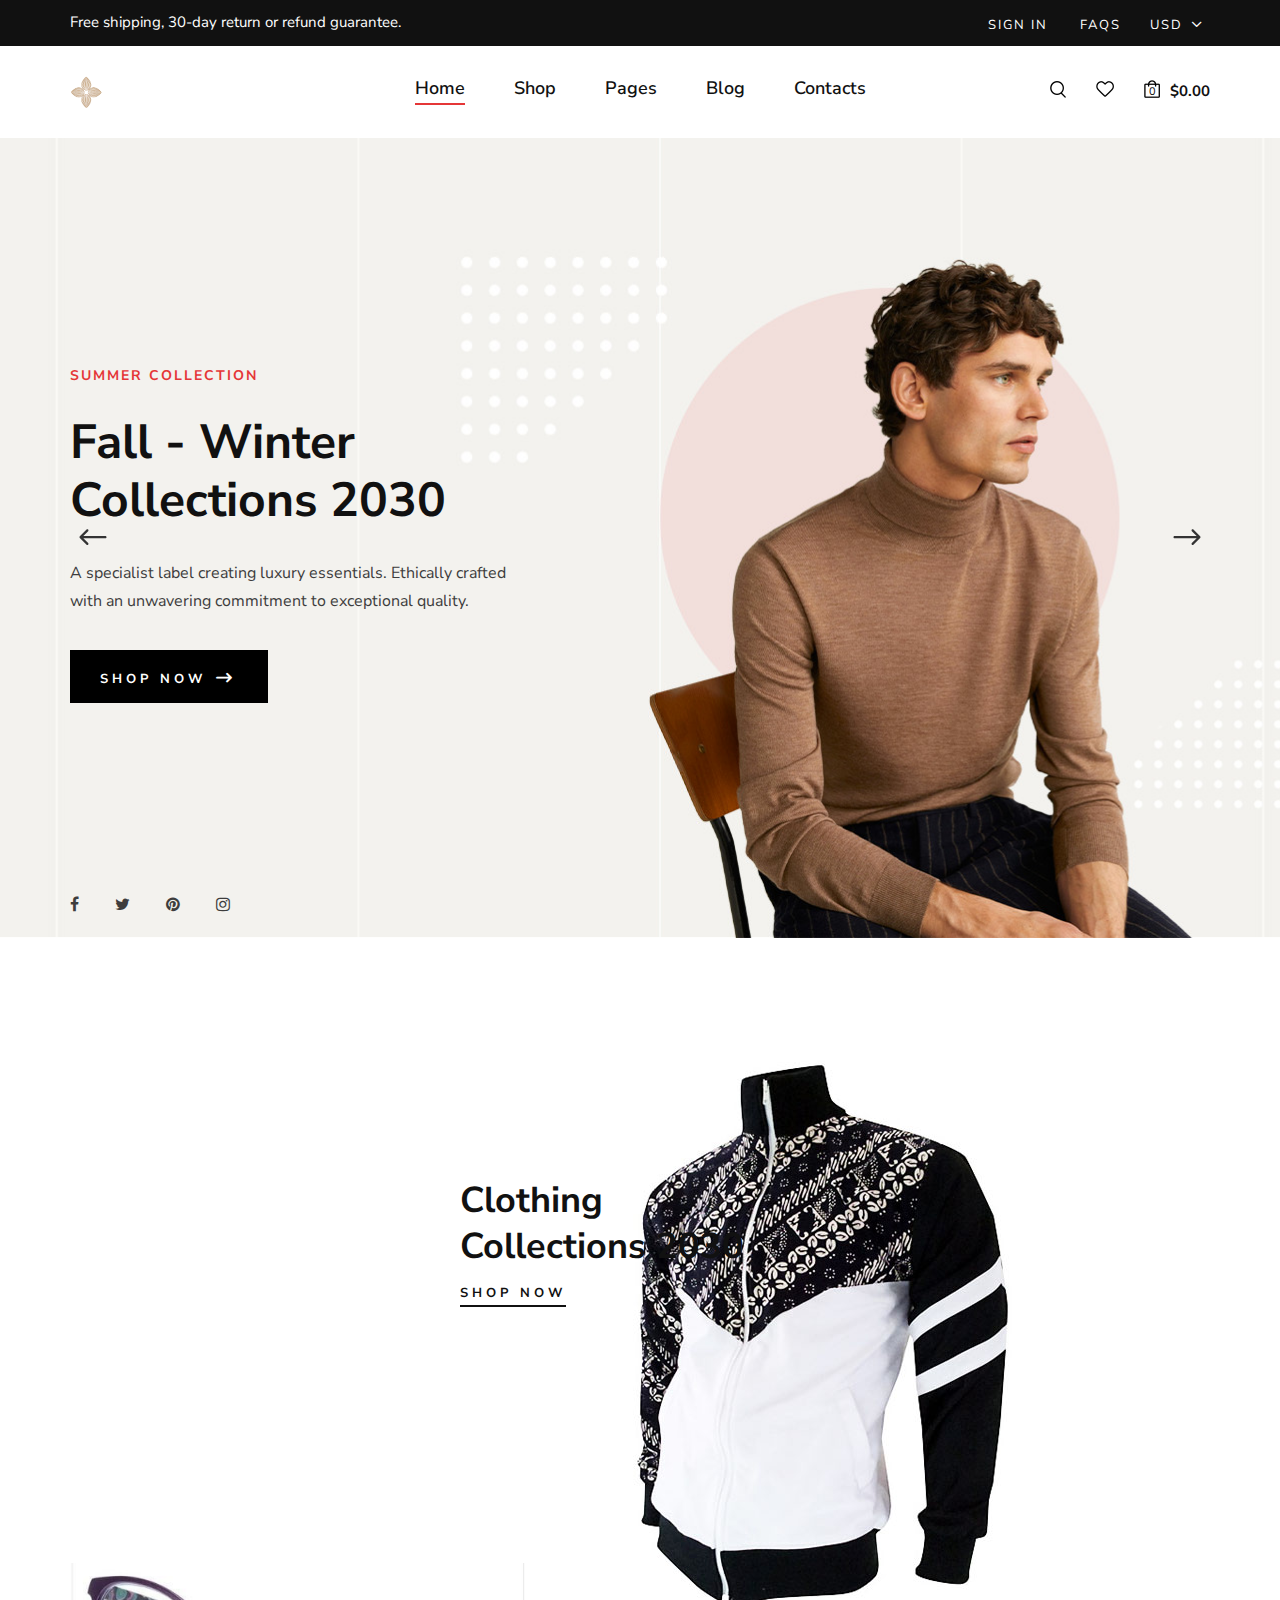
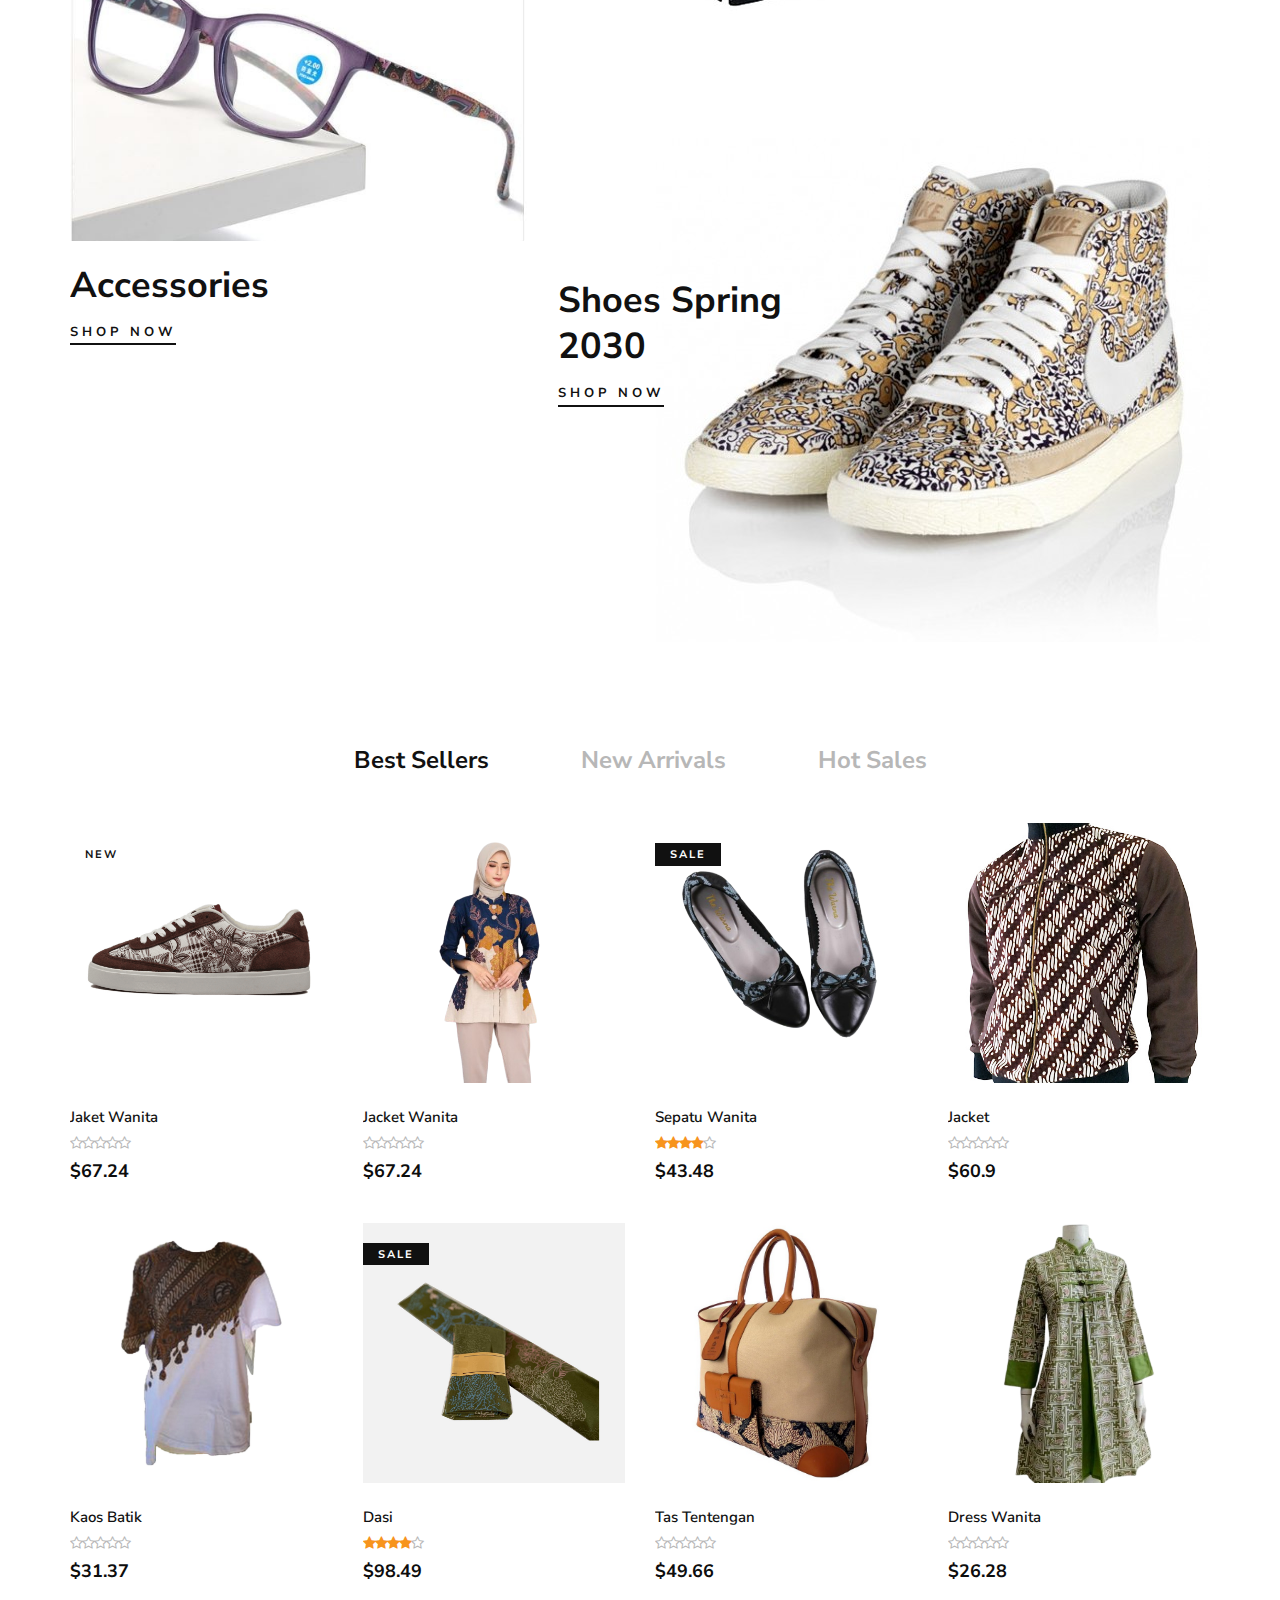
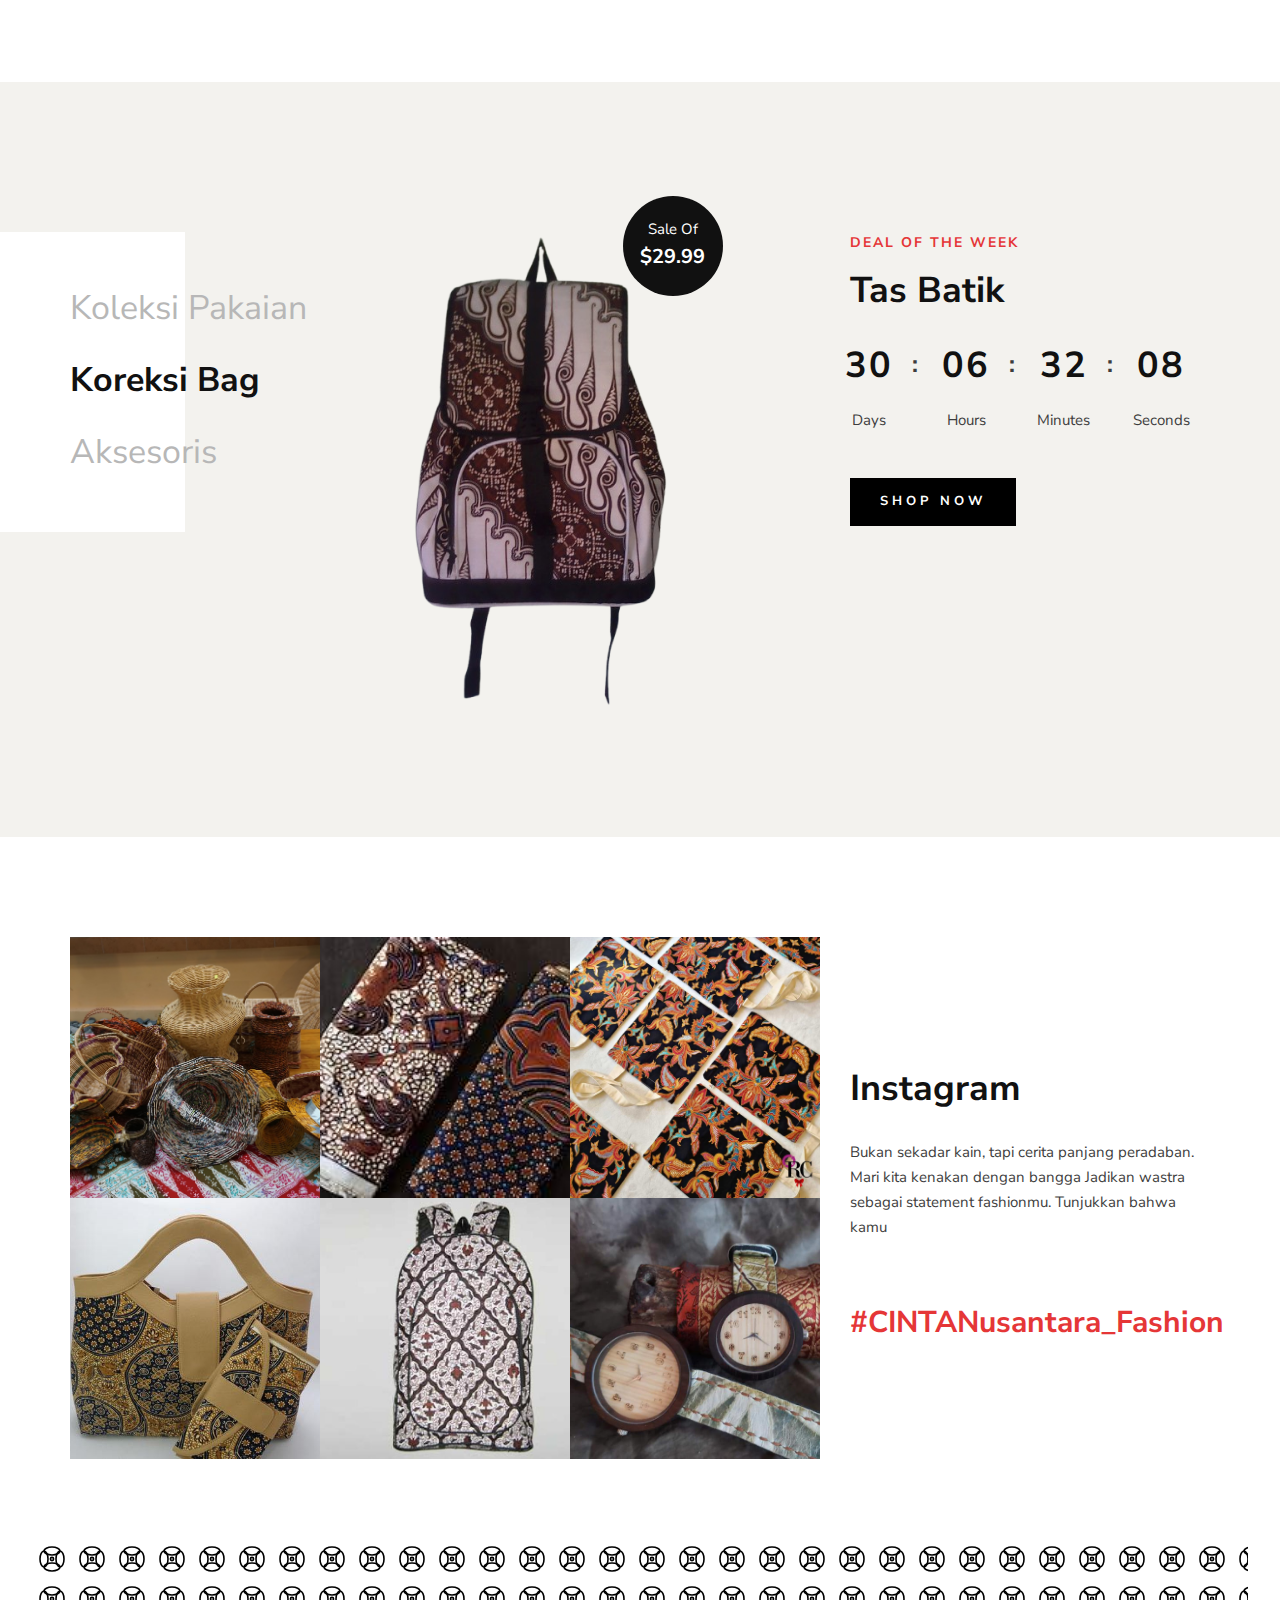
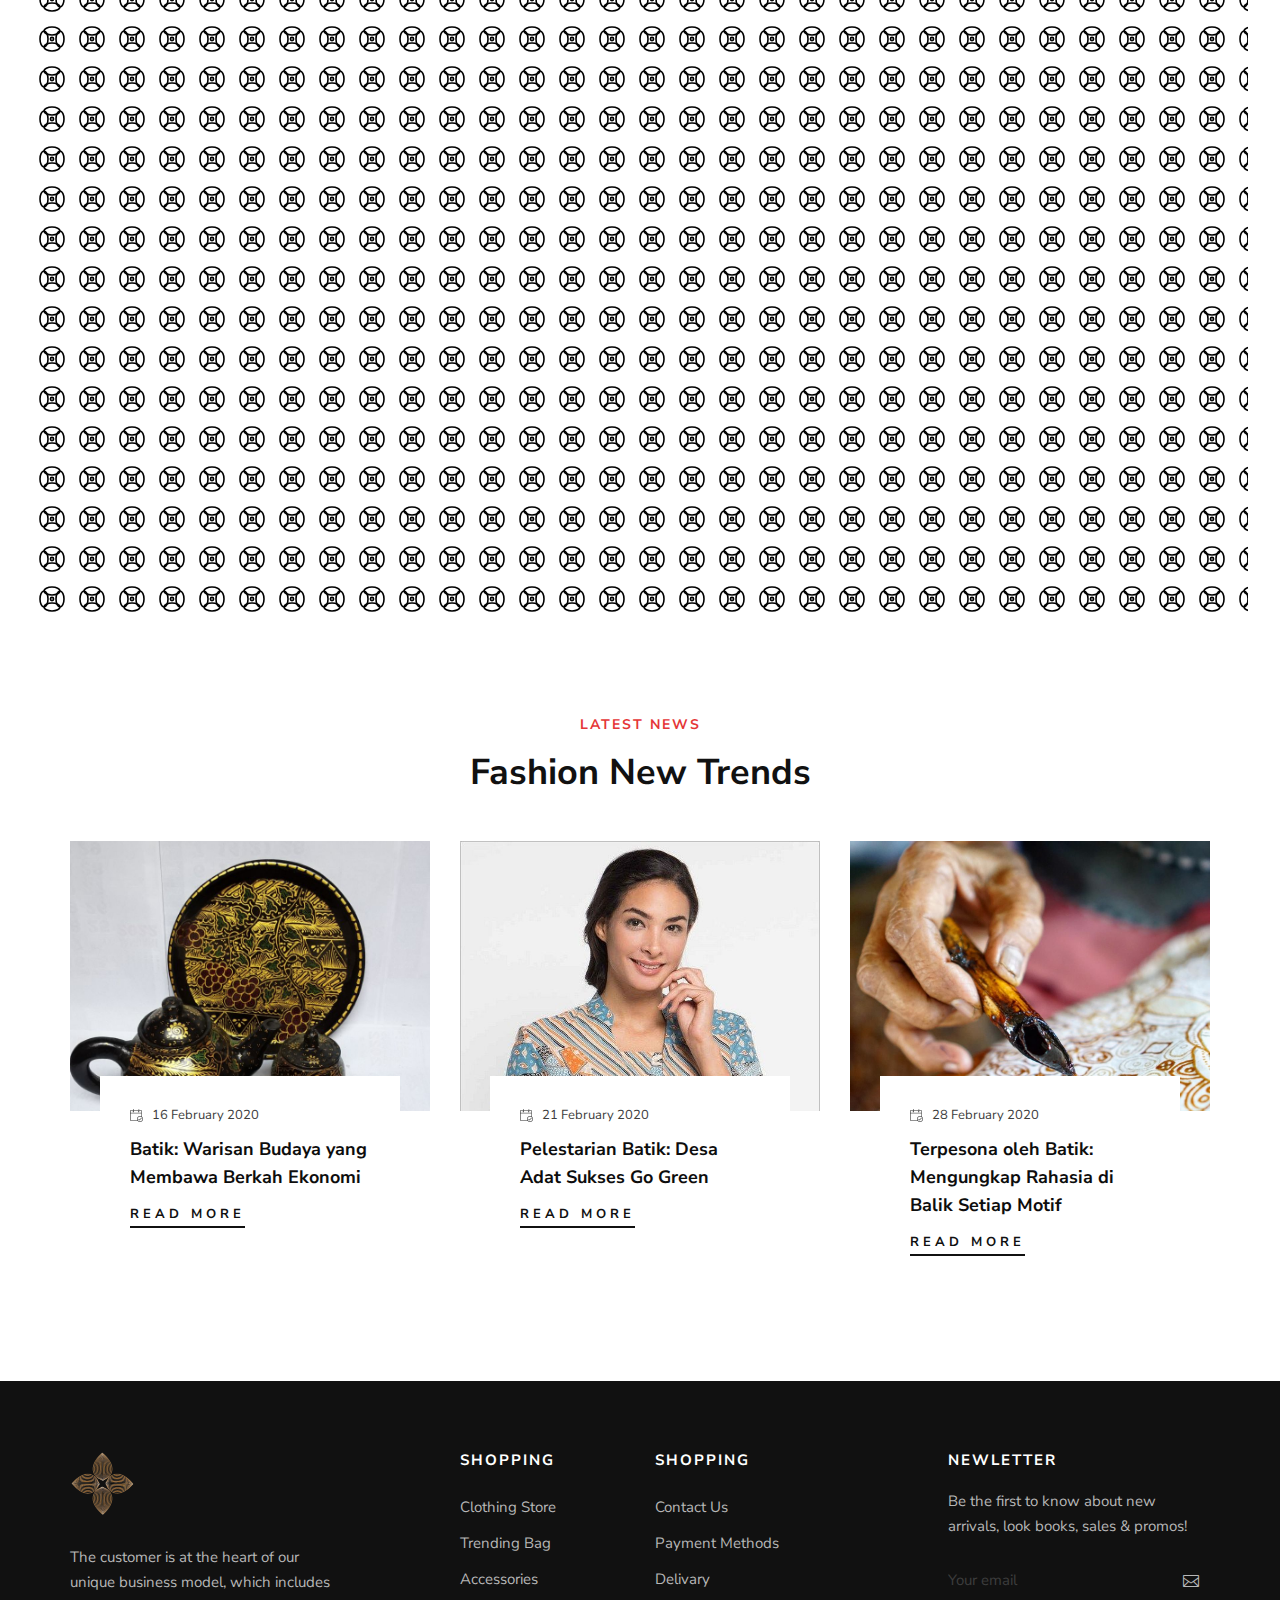
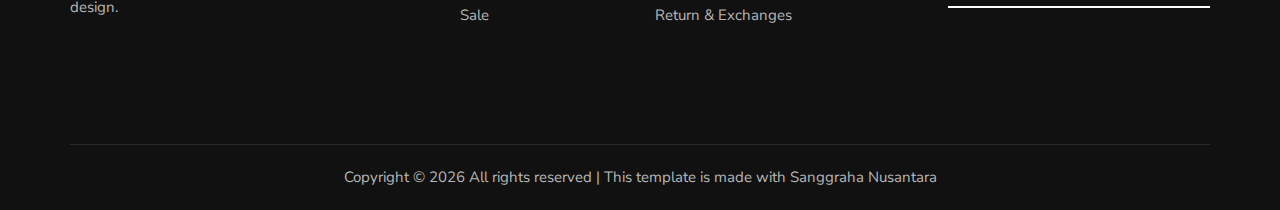
==== commit 053f8792: "Add files via upload" ====
--- a/index.html
+++ b/index.html
@@ -636,9 +636,8 @@
                 <div class="col-lg-4">
                     <div class="instagram__text">
                         <h2>Instagram</h2>
-                        <p>Lorem ipsum dolor sit amet, consectetur adipiscing elit, sed do eiusmod tempor incididunt ut
-                        labore et dolore magna aliqua.</p>
-                        <h3>#Nusantara_Fashion</h3>
+                        <p> Bukan sekadar kain, tapi cerita panjang peradaban. Mari kita kenakan dengan bangga Jadikan wastra sebagai statement fashionmu. Tunjukkan bahwa kamu</p>
+                        <h3>#CINTANusantara_Fashion</h3>
                     </div>
                 </div>
             </div>
